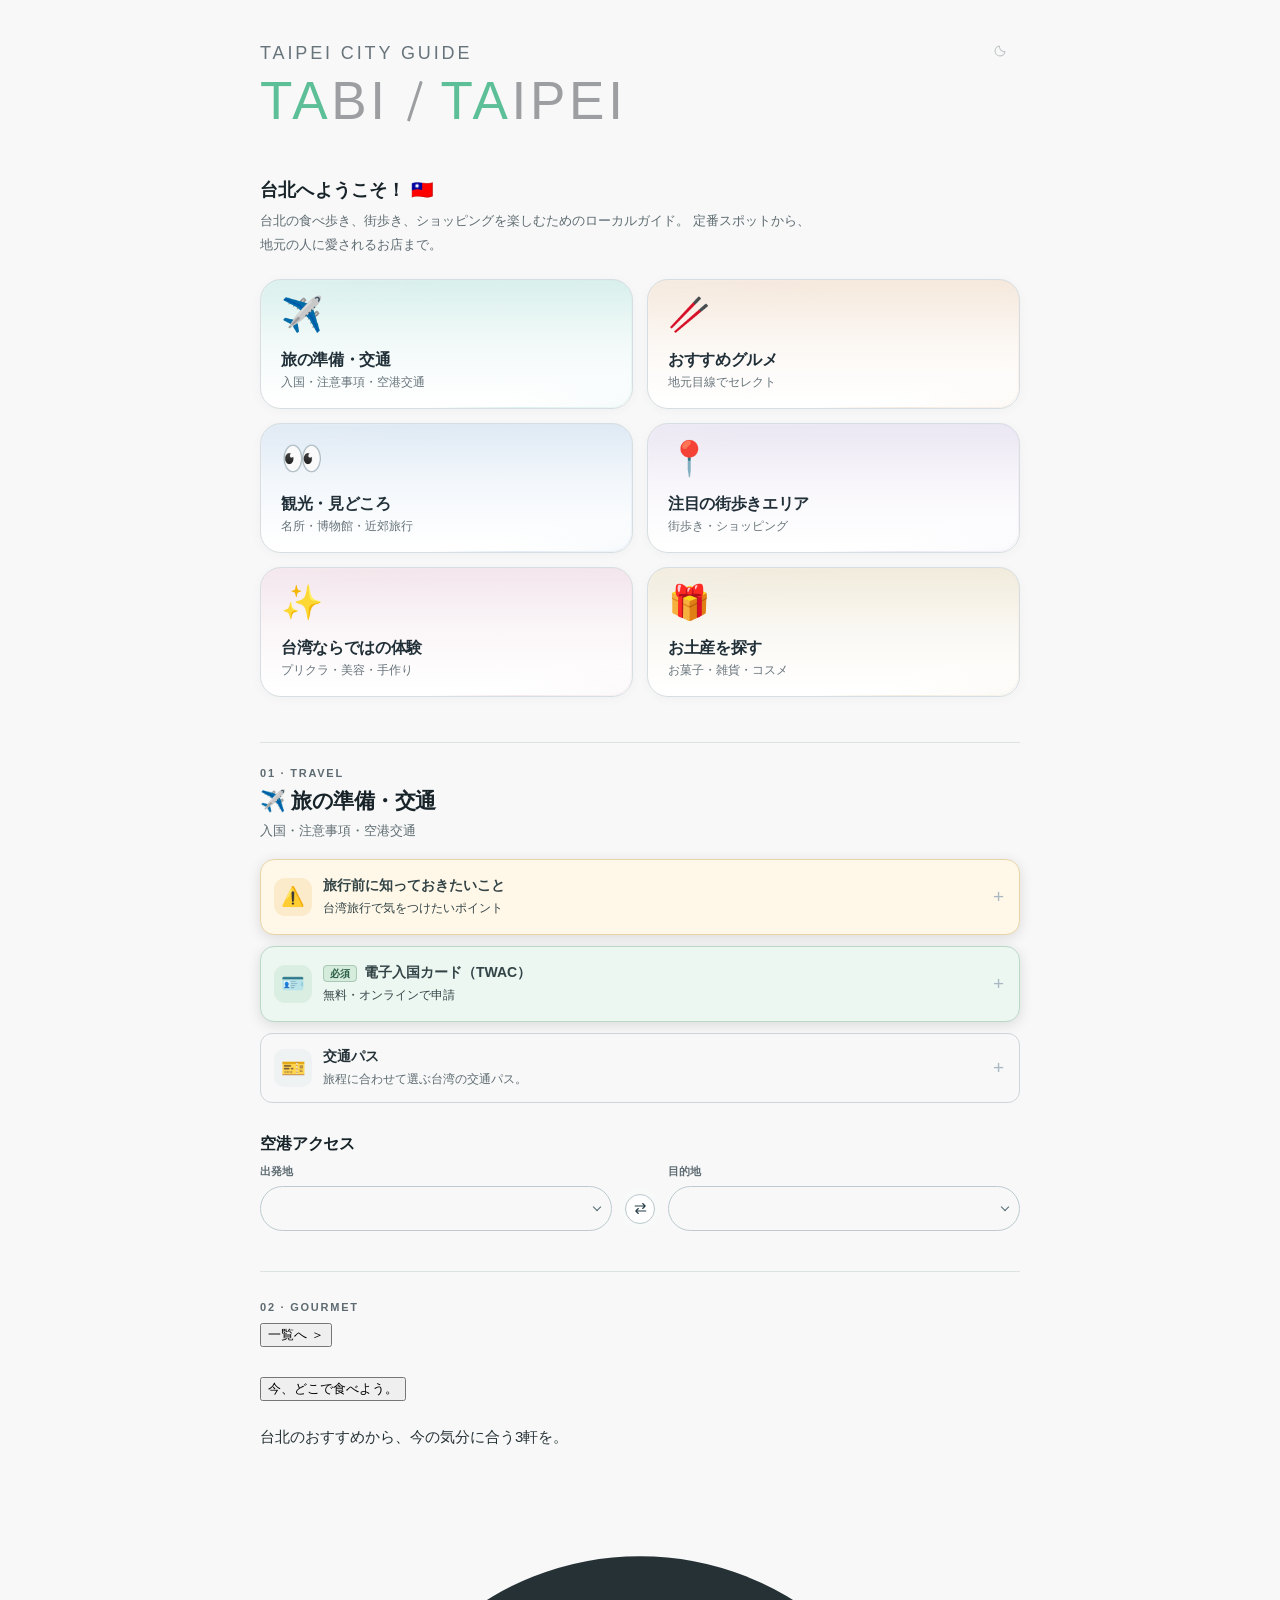
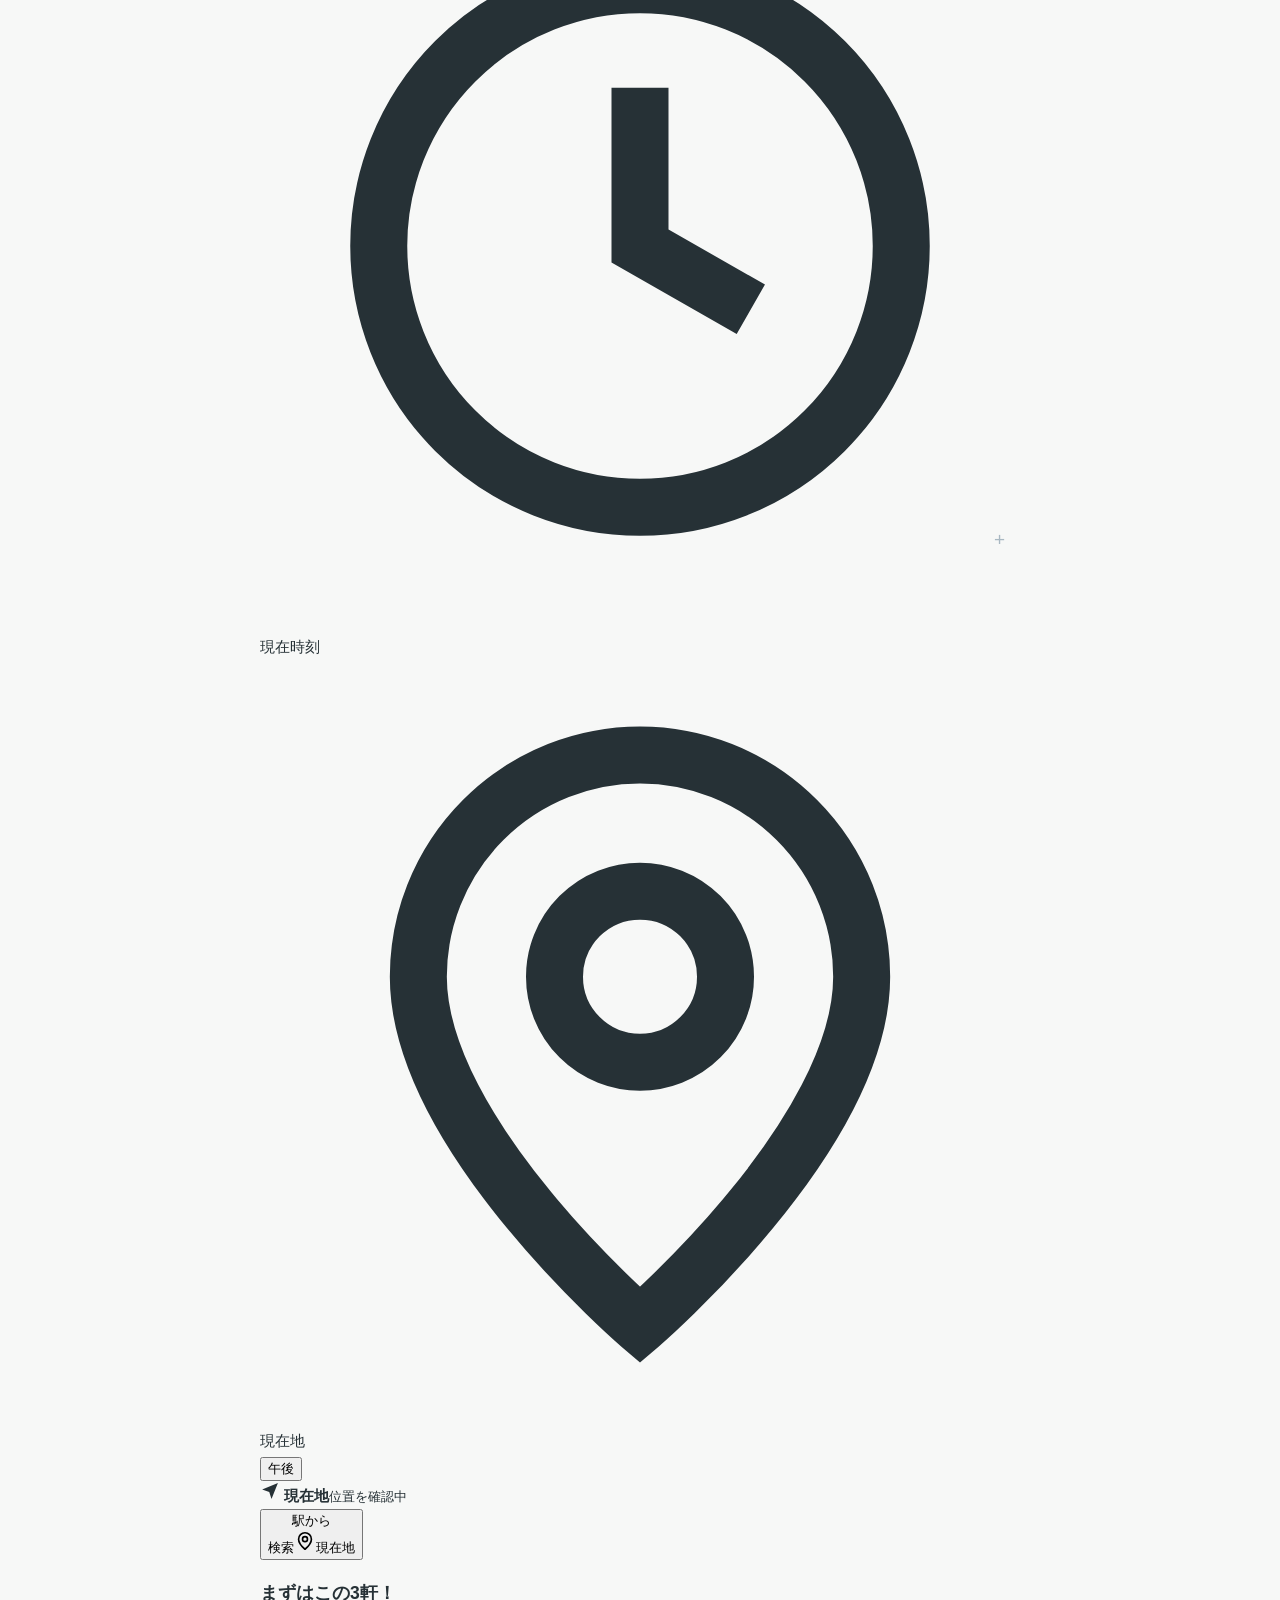
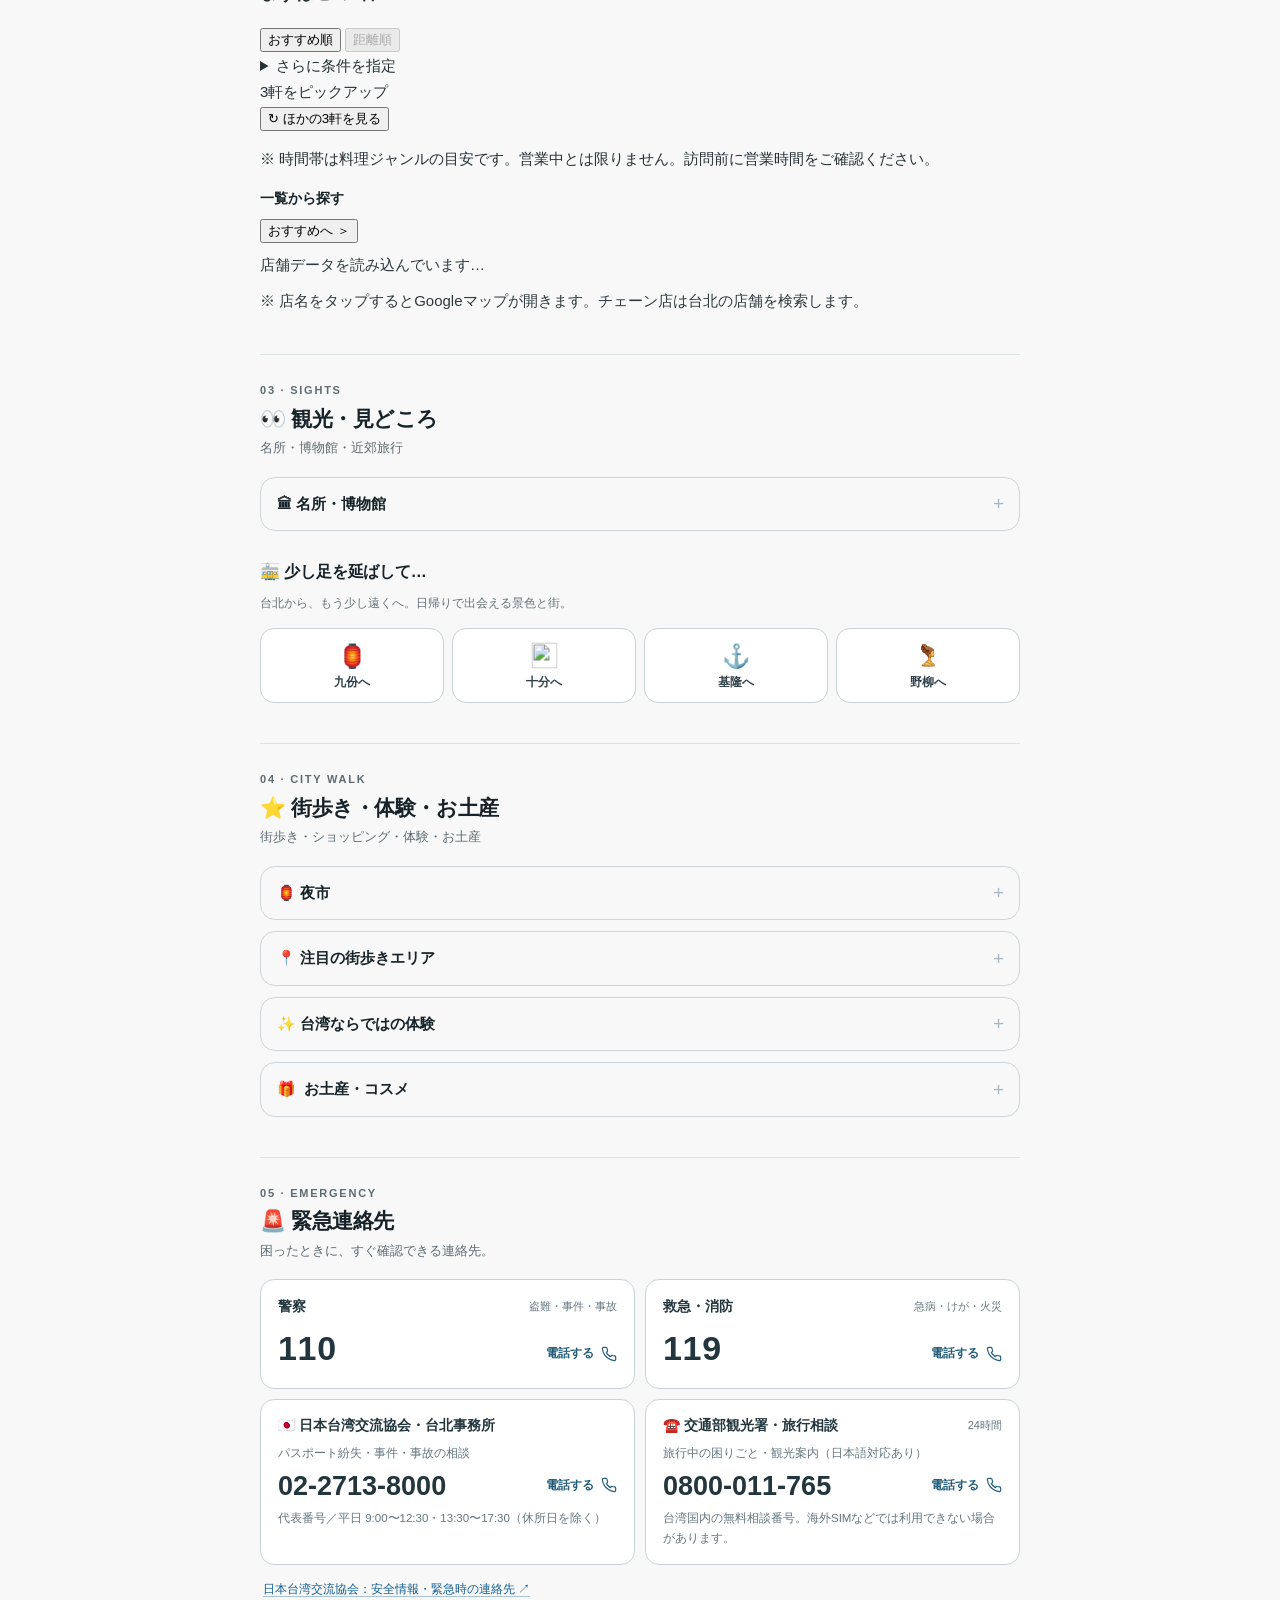
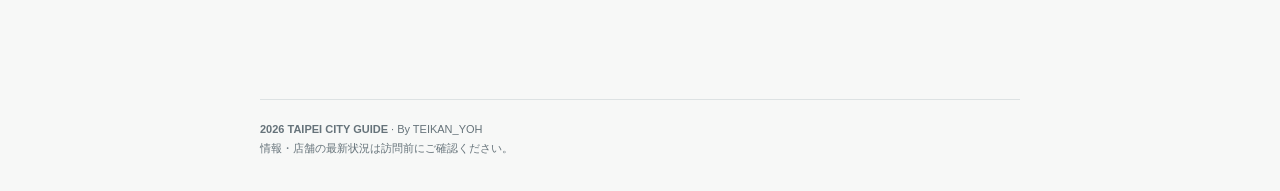
==== food/index.html @ 6283c268 "Add files via upload" ====
<!DOCTYPE html>

<html lang="ja"><head>
<meta charset="utf-8"/><script>/* Debug copy only: keep it out of search results (production path is unaffected). */if(/^\/Debug_/i.test(location.pathname)){var r=document.createElement("meta");r.name="robots";r.content="noindex";document.head.appendChild(r);}</script><meta content="width=device-width,initial-scale=1,viewport-fit=cover" name="viewport"/>
<meta content="#111417" name="theme-color"/>
<meta content="台北のおすすめグルメ・街歩き・交通・お土産をまとめたローカルガイド。" name="description"/>
<title>TAIPEI CITY GUIDE — 台北へようこそ！</title>
<link rel="canonical" href="https://teikan24.github.io/Tabi_Taipei/"/>
<meta property="og:type" content="website"/>
<meta property="og:site_name" content="TAIPEI CITY GUIDE"/>
<meta property="og:title" content="TABI / TAIPEI | TAIPEI CITY GUIDE"/>
<meta property="og:description" content="台北の食べ歩き、街歩き、ショッピングを楽しむためのローカルガイド。"/>
<meta property="og:url" content="https://teikan24.github.io/Tabi_Taipei/"/>
<meta property="og:image" content="https://teikan24.github.io/Tabi_Taipei/assets/og-cover.png"/>
<meta property="og:image:secure_url" content="https://teikan24.github.io/Tabi_Taipei/assets/og-cover.png"/>
<meta property="og:image:type" content="image/png"/>
<meta property="og:image:width" content="2048"/>
<meta property="og:image:height" content="1089"/>
<meta property="og:image:alt" content="TABI / TAIPEI — TAIPEI CITY GUIDE"/>
<meta name="twitter:card" content="summary_large_image"/>
<meta name="twitter:title" content="TABI / TAIPEI | TAIPEI CITY GUIDE"/>
<meta name="twitter:description" content="台北を楽しむためのローカルガイド。"/>
<meta name="twitter:image" content="https://teikan24.github.io/Tabi_Taipei/assets/og-cover.png"/>

<script>/* Preserve the visitor's position on browser Back/Forward (e.g. after Maps). */
try { if ('scrollRestoration' in history) history.scrollRestoration = 'auto'; } catch (_) {}
</script><script>/* Appearance switch: follow the device setting by default, with optional manual override. */
(function(){
 var storageKey='taipei-guide-theme-override-v30.9.43';
 var media=window.matchMedia?window.matchMedia('(prefers-color-scheme: light)'):null;
 var override=null;
 try {
  var stored=localStorage.getItem(storageKey);
  if(stored==='light' || stored==='dark') override=stored;
 } catch(e){}
 function currentTheme(){return override || (media && media.matches ? 'light' : 'dark');}
 function updateMeta(theme){var m=document.querySelector('meta[name="theme-color"]');if(m)m.content=theme==='light'?'#F7F8F7':'#111417';}
 function refreshButton(theme){var b=document.getElementById('theme-preview-toggle');if(!b)return;
  b.innerHTML=theme==='light'?'<svg xmlns="http://www.w3.org/2000/svg" width="18" height="18" viewBox="0 0 24 24" fill="none" stroke="currentColor" stroke-width="1.9" stroke-linecap="round" stroke-linejoin="round" aria-hidden="true"><path d="M20.5 13A8.5 8.5 0 0 1 11 3.5 8.5 8.5 0 1 0 20.5 13z"/></svg>':'<svg xmlns="http://www.w3.org/2000/svg" width="18" height="18" viewBox="0 0 24 24" fill="none" stroke="currentColor" stroke-width="1.9" stroke-linecap="round" stroke-linejoin="round" aria-hidden="true"><circle cx="12" cy="12" r="4"/><path d="M12 2v2m0 16v2M4.93 4.93l1.42 1.42m11.3 11.3 1.42 1.42M2 12h2m16 0h2M4.93 19.07l1.42-1.42m11.3-11.3 1.42-1.42"/></svg>';
  b.setAttribute('aria-label',theme==='light'?'ダークモードに切り替える':'明るいモードに切り替える');
  b.setAttribute('title',override?'表示モードを固定中':'端末の明暗設定に追従中');
  b.setAttribute('aria-pressed',override?'true':'false');
  if(override) b.setAttribute('data-theme-mode','manual');
  else b.setAttribute('data-theme-mode','system');
 }
 function applyTheme(theme){
  document.documentElement.setAttribute('data-theme',theme);
  document.documentElement.style.colorScheme=theme;
  updateMeta(theme);
  refreshButton(theme);
 }
 applyTheme(currentTheme());
 if(media){
  var mediaListener=function(){if(!override)applyTheme(currentTheme());};
  if(media.addEventListener) media.addEventListener('change',mediaListener);
  else if(media.addListener) media.addListener(mediaListener);
 }
 document.addEventListener('DOMContentLoaded',function(){
  applyTheme(currentTheme());
  var b=document.getElementById('theme-preview-toggle');
  if(b)b.addEventListener('click',function(){
   override=currentTheme()==='light'?'dark':'light';
   try{localStorage.setItem(storageKey,override);}catch(e){}
   applyTheme(currentTheme());
  });
 });
})();</script><link rel="stylesheet" href="css/guide.css?v=30.9.140"/>
<link rel="stylesheet" href="css/recommend.css?v=30.9.132"/>
</head><body>
<div class="food-drawer-backdrop" aria-hidden="true"></div>
<header class="hero wrapper" id="top"><button type="button" id="theme-preview-toggle" class="theme-preview-toggle" aria-pressed="false" aria-label="明るいモードに切り替える" title="端末の明暗設定に追従中"><svg xmlns="http://www.w3.org/2000/svg" width="18" height="18" viewBox="0 0 24 24" fill="none" stroke="currentColor" stroke-width="1.9" stroke-linecap="round" stroke-linejoin="round" aria-hidden="true"><circle cx="12" cy="12" r="4"/><path d="M12 2v2m0 16v2M4.93 4.93l1.42 1.42m11.3 11.3 1.42 1.42M2 12h2m16 0h2M4.93 19.07l1.42-1.42m11.3-11.3 1.42-1.42"/></svg></button><h1 class="hero-masthead"><span class="hero-brandline">TAIPEI CITY GUIDE</span><span class="hero-lockup" aria-label="TABI slash TAIPEI"><span class="hero-lockup-word"><span class="ta">TA</span>BI</span><span class="hero-lockup-slash" aria-hidden="true"></span><span class="hero-lockup-word"><span class="ta">TA</span>IPEI</span></span></h1><p class="welcome">台北へようこそ！ 🇹🇼</p><p class="tagline">台北の食べ歩き、街歩き、ショッピングを楽しむためのローカルガイド。 定番スポットから、地元の人に愛されるお店まで。</p><nav aria-label="カテゴリーにジャンプ" class="quick-nav">
<a class="nav-button" data-target="travel" href="#travel"><span aria-hidden="true" class="nav-icon">✈️</span><span class="nav-copy"><span class="nav-title">旅の準備・交通</span><span class="nav-subtitle">入国・注意事項・空港交通</span></span></a>
<a class="nav-button" data-target="food" href="#food"><span aria-hidden="true" class="nav-icon">🥢</span><span class="nav-copy"><span class="nav-title">おすすめグルメ</span><span class="nav-subtitle">地元目線でセレクト</span></span></a>
<a class="nav-button" data-target="sights" href="#sights"><span aria-hidden="true" class="nav-icon">👀</span><span class="nav-copy"><span class="nav-title">観光・見どころ</span><span class="nav-subtitle">名所・博物館・近郊旅行</span></span></a>
<a class="nav-button" data-target="areas" href="#areas"><span aria-hidden="true" class="nav-icon">📍</span><span class="nav-copy"><span class="nav-title">注目の街歩きエリア</span><span class="nav-subtitle">街歩き・ショッピング</span></span></a>
<a class="nav-button" data-target="experiences" href="#experiences"><span aria-hidden="true" class="nav-icon">✨</span><span class="nav-copy"><span class="nav-title">台湾ならではの体験</span><span class="nav-subtitle">プリクラ・美容・手作り</span></span></a>
<a class="nav-button" data-target="souvenirs" href="#souvenirs"><span aria-hidden="true" class="nav-icon">🎁</span><span class="nav-copy"><span class="nav-title">お土産を探す</span><span class="nav-subtitle">お菓子・雑貨・コスメ</span></span></a>
</nav></header><main class="wrapper site-content" id="guide"><hr class="divider"/><div class="page-body"><span class="jump-anchor" id="travel"></span><p class="chapter-eyebrow" aria-hidden="true">01 · TRAVEL</p><h2 class="" dir="auto" id="3f86bda0-4caa-8049-b865-f2a862bb77c5">✈️ 旅の準備・交通</h2><p class="chapter-lead">入国・注意事項・空港交通</p><details class="travel-caution block-color-yellow_background toggle root-accordion" data-group="root" dir="auto" id="3f56bda0-4caa-80c6-9629-df3b09a0ff5a"><summary class="travel-key-summary"><span aria-hidden="true" class="travel-key-icon">⚠️</span><span class="travel-key-copy"><span class="travel-key-title">旅行前に知っておきたいこと</span><span class="travel-key-subtitle">台湾旅行で気をつけたいポイント</span></span></summary><div class="indented"><ul class="bulleted-list" dir="auto" id="3f56bda0-4caa-80d0-a9dc-fb38b91fbb88"><li style="list-style-type:disc">電子／加熱式たばこの持込み・使用禁止</li></ul><details class="toggle nested-accordion" dir="auto" id="3f56bda0-4caa-80c7-9c95-f08f24dc1924"><summary>宿泊先のアメニティ事情</summary><div class="indented"><aside class="block-color-gray_background callout" data-notion-callout="" data-notion-callout-background="gray_background" data-notion-callout-icon="💡" dir="ltr" id="3f76bda0-4caa-805c-a6f9-da768afdc128" style="white-space:pre-wrap;display:flex"><div style="font-size:1.5em"><span class="icon" data-emoji="💡"></span></div><div style="width:100%"><p class="" dir="auto" id="3f56bda0-4caa-80fd-ae4a-d9700cade6df">台湾の宿泊施設では、環境保護のため使い捨てアメニティが客室に用意されていない場合があります。必要なものは持参するか、宿泊先に事前に確認すると安心です。</p></div></aside></div></details><details class="toggle nested-accordion" dir="auto" id="3f56bda0-4caa-80ad-b30e-fb2c935b071b"><summary>トイレの紙事情</summary><div class="indented"><aside class="block-color-gray_background callout" data-notion-callout="" data-notion-callout-background="gray_background" data-notion-callout-icon="💡" dir="ltr" id="3f76bda0-4caa-809a-ae79-ed8de2b1f1e1" style="white-space:pre-wrap;display:flex"><div style="font-size:1.5em"><span class="icon" data-emoji="💡"></span></div><div style="width:100%"><p class="" dir="auto" id="3f66bda0-4caa-8005-9706-fa574564f9af">トイレの個室に流せるペーパーがない場所や、使用済みの紙を横にあるゴミ箱に捨てるルール（または流せる表示がある場所）が混在しています。<br/><br/>水に流せるティッシュやウェットティッシュを持ち歩くと安心です。</p></div></aside></div></details><details class="toggle nested-accordion" dir="auto" id="3f56bda0-4caa-80db-8bd2-e77fe90c45dc"><summary>水道水</summary><div class="indented"><aside class="block-color-gray_background callout" data-notion-callout="" data-notion-callout-background="gray_background" data-notion-callout-icon="💡" dir="ltr" id="3f76bda0-4caa-80a9-9cde-fa53708f942d" style="white-space:pre-wrap;display:flex"><div style="font-size:1.5em"><span class="icon" data-emoji="💡"></span></div><div style="width:100%"><p class="" dir="auto" id="3f56bda0-4caa-8016-92f2-cced0cf6f33d">水質自体に問題はありませんが、配管などの影響があるため、そのまま飲むのは避けましょう。</p></div></aside></div></details><details class="toggle nested-accordion" dir="auto" id="3f56bda0-4caa-80ef-af5d-c26731493f09"><summary>交通・移動</summary><div class="indented"><aside class="block-color-gray_background callout" data-notion-callout="" data-notion-callout-background="gray_background" data-notion-callout-icon="💡" dir="ltr" id="3f56bda0-4caa-80b4-8cc6-f13d0a333363" style="white-space:pre-wrap;display:flex"><div style="font-size:1.5em"><span class="icon" data-emoji="💡"></span></div><div style="width:100%"><p class="" dir="auto" id="3f56bda0-4caa-801d-8998-da289a67be90">MRT（地下鉄）車内・改札付近の黄色い線から先は原則飲食禁止です。水を飲むことやガムを噛むことも禁止なので、注意してください。</p></div></aside><aside class="block-color-gray_background callout" data-notion-callout="" data-notion-callout-background="gray_background" data-notion-callout-icon="💡" dir="ltr" id="3f56bda0-4caa-80ec-995c-d9b2b5c5d0f7" style="white-space:pre-wrap;display:flex"><div style="font-size:1.5em"><span class="icon" data-emoji="💡"></span></div><div style="width:100%"><p class="" dir="auto" id="3f56bda0-4caa-801e-9b43-f70d7f04fa8c"><strong>バスに乗るときは手を挙げて</strong>乗車する意思を示す必要があります。手を挙げないと、そのまま通過してしまうこともあります。</p><p class="" dir="auto" id="3f56bda0-4caa-80ea-888d-da30fb4340ea">急発進や急ブレーキもあるので、車内ではご注意ください。  降りるときは、早めに降車ボタンを押しましょう。</p></div></aside><aside class="block-color-gray_background callout" data-notion-callout="" data-notion-callout-background="gray_background" data-notion-callout-icon="💡" dir="ltr" id="3f56bda0-4caa-80b3-a21f-dc8d278c1802" style="white-space:pre-wrap;display:flex"><div style="font-size:1.5em"><span class="icon" data-emoji="💡"></span></div><div style="width:100%"><p class="" dir="auto" id="3f56bda0-4caa-8033-8acb-d9bd1c270590">台湾は右側通行です。バイクも多いので、青信号でも左右をよく確認してから渡りましょう。特に右左折してくる車には気をつけてください。</p></div></aside><aside class="block-color-gray_background callout" data-notion-callout="" data-notion-callout-background="gray_background" data-notion-callout-icon="💡" dir="ltr" id="3f66bda0-4caa-8075-826a-f08e498735b3" style="white-space:pre-wrap;display:flex"><div style="font-size:1.5em"><span class="icon" data-emoji="💡"></span></div><div style="width:100%"><p class="" dir="auto" id="3f66bda0-4caa-80d4-a71e-df93ca3cb2fc">Uberも利用できます。</p></div></aside></div></details><details class="toggle nested-accordion" dir="auto" id="3f56bda0-4caa-800d-986b-dce0b4bd4353"><summary>お金・支払い・交通系IC</summary><div class="indented"><aside class="block-color-gray_background callout" data-notion-callout="" data-notion-callout-background="gray_background" data-notion-callout-icon="💡" dir="ltr" id="3f56bda0-4caa-80cc-9f26-c8694ac5fc75" style="white-space:pre-wrap;display:flex"><div style="font-size:1.5em"><span class="icon" data-emoji="💡"></span></div><div style="width:100%"><p class="" dir="auto" id="3f56bda0-4caa-802c-9c2d-e2ac1ca20995">少額の現金を持っておくと安心です。</p><p class="" dir="auto" id="3f56bda0-4caa-80c5-a0bc-d2089825bd3f">ショッピングモールや大きなレストランではクレジットカードが使えることが多いですが、夜市やローカルなお店では現金のみの場合もあります。</p></div></aside><aside class="block-color-gray_background callout" data-notion-callout="" data-notion-callout-background="gray_background" data-notion-callout-icon="💡" dir="ltr" id="3f56bda0-4caa-80f7-b456-f47bdf762774" style="white-space:pre-wrap;display:flex"><div style="font-size:1.5em"><span class="icon" data-emoji="💡"></span></div><div style="width:100%"><p class="" dir="auto" id="3f56bda0-4caa-808b-b1d7-d753922681bb">悠遊カード（EasyCard）</p><p class="" dir="auto" id="3f56bda0-4caa-80c3-9728-dccae39a9451">日本のSuicaのような交通系ICカード。MRTやバス、コンビニなどで利用できます。MRT駅やコンビニで購入・チャージでき、かわいいキャラクターやキーチェーンなど、さまざまな種類から選べます。</p></div></aside></div></details><details class="toggle nested-accordion" dir="auto" id="3f56bda0-4caa-8007-a9ac-d2d2fc995658"><summary>レシートは宝くじ</summary><div class="indented"><aside class="block-color-gray_background callout" data-notion-callout="" data-notion-callout-background="gray_background" data-notion-callout-icon="💡" dir="ltr" id="3f76bda0-4caa-80e0-b1aa-d86e8ba3d82c" style="white-space:pre-wrap;display:flex"><div style="font-size:1.5em"><span class="icon" data-emoji="💡"></span></div><div style="width:100%"><p class="" dir="auto" id="3f66bda0-4caa-8009-896d-cb9b8e0c61a3">台湾のレシートには宝くじ機能があり、2か月に1回抽選が行われます。最高賞金はNT$1,000万。</p></div></aside></div></details></div></details><details class="travel-twac block-color-yellow_background toggle root-accordion" data-group="root" dir="auto" id="3f86bda0-4caa-8096-bae1-da66498fb83c"><summary class="travel-key-summary"><span aria-hidden="true" class="travel-key-icon">🪪</span><span class="travel-key-copy"><span class="travel-key-title"><span class="travel-required">必須</span>電子入国カード（TWAC）</span><span class="travel-key-subtitle">無料・オンラインで申請</span></span></summary><div class="indented"><ul class="bulleted-list" dir="auto" id="3f86bda0-4caa-802a-a0dc-fa8f04464dfa"><li style="list-style-type:disc"><a class="external-action-link" href="https://twac.immigration.gov.tw/" rel="noopener noreferrer" target="_blank">TWAC公式サイト</a>から申請する（無料）<br/><em><mark class="highlight-gray">必要情報: パスポート情報、往復の航空便名、台湾での滞在先（ホテル名や住所）など。</mark></em></li></ul></div></details><details class="travel-passes toggle root-accordion" data-group="root" id="transport-passes"><summary class="travel-key-summary"><span aria-hidden="true" class="travel-key-icon">🎫</span><span class="travel-key-copy"><span class="travel-key-title">交通パス</span><span class="travel-key-subtitle">旅程に合わせて選ぶ台湾の交通パス。</span></span></summary><div class="indented travel-passes-body">
<section class="pass-simple-item" aria-labelledby="pass-funpass-heading"><div class="pass-simple-heading"><h4 id="pass-funpass-heading">Taipei FunPASS</h4><a class="external-action-link pass-official-link" href="https://funpass.travel.taipei/choose-your-TaipeiFunPASS.html?lang=ja_JP" target="_blank" rel="noopener noreferrer" aria-label="Taipei FunPASS 公式サイトを開く">公式サイト</a></div><p>台北・新北・基隆を中心に観光する方向け。MRTや対象バスが乗り放題になるプランと、観光施設の入場券付きプランがあります。</p></section>
<section class="pass-simple-item" aria-labelledby="pass-taiwan-heading"><div class="pass-simple-heading"><h4 id="pass-taiwan-heading">Taiwan PASS</h4><a class="external-action-link pass-official-link" href="https://twpass.tw/index_jp.html" target="_blank" rel="noopener noreferrer" aria-label="Taiwan PASS 公式サイトを開く">公式サイト</a></div><p>台北以外の都市にも足を延ばす方向け。台湾新幹線（高鉄）または台鉄の3日間周遊券に、都市交通と観光地アクセスがセットになっています。</p></section>
<section class="pass-simple-item" aria-labelledby="pass-tr-heading"><div class="pass-simple-heading"><h4 id="pass-tr-heading">TR-PASS</h4><a class="external-action-link pass-official-link" href="https://www.railway.gov.tw/tra-tip-web/tip/tip00C/tipC21/view?lang=ja_JP&amp;proCode=8ae4cac279f232440179f503099400b1&amp;subCode=8ae4cac29272a98d01927ad963af13c6" target="_blank" rel="noopener noreferrer" aria-label="TR-PASS 公式サイトを開く">公式サイト</a></div><p>台鉄を利用して台湾各地を巡る方向け。3日間・5日間の周遊券があり、長距離移動の多い旅に適しています。</p></section>
</div></details><h3 class="airport-access-subheading">空港アクセス</h3><section class="airport-route-selector" id="airport-route-selector" aria-label="出発地と目的地で空港アクセスルートを調べる">
<div class="section-top"><h2>出発地・目的地</h2></div>
<div class="selector airsel-route-fields" role="group" aria-label="出発地と目的地">
<div class="selrow selrow--origin">
<div class="sel-field"><label class="sel-label" for="airsel-origin">出発地</label><div class="sel-choice-bubble"><select aria-label="出発地" class="sel-value" id="airsel-origin"></select><span aria-hidden="true" class="chev"></span></div></div>
</div>
<button aria-label="出発地と目的地を入れ替える" class="swap" id="airsel-swap" title="出発地・目的地を入れ替える" type="button"><svg fill="none" stroke="currentColor" stroke-linecap="round" stroke-linejoin="round" stroke-width="1.7" viewBox="0 0 24 24"><path d="M3.5 8h16m-4-4 4 4-4 4M20.5 16h-16m4-4-4 4 4 4"></path></svg></button>
<div class="selrow selrow--destination">
<div class="sel-field"><label class="sel-label" for="airsel-destination">目的地</label><div class="sel-choice-bubble"><select aria-label="目的地" class="sel-value" id="airsel-destination"></select><span aria-hidden="true" class="chev"></span></div></div>
</div>
</div>
<button type="button" class="airsel-route-disclosure" id="airsel-route-disclosure" aria-expanded="false" aria-controls="airsel-results-clip" hidden>
  <span class="airsel-disclosure-copy"><strong>経路・運賃</strong></span>
  <svg class="airsel-disclosure-chevron" viewBox="0 0 24 24" fill="none" stroke="currentColor" stroke-width="1.75" aria-hidden="true"><path d="m9 5 7 7-7 7" stroke-linecap="round" stroke-linejoin="round"/></svg>
</button>
<div class="airsel-results-clip" id="airsel-results-clip" hidden><div class="airsel-results-inner" id="airsel-results-inner">
<div class="airsel-transport" id="airsel-transport-tabs" role="tablist" aria-label="交通手段"><span class="airsel-transport-ink" id="airsel-transport-ink" aria-hidden="true"></span>
  <button type="button" role="tab" class="airsel-transport-tab" data-transport="rail" aria-selected="true">MRT</button>
  <button type="button" role="tab" class="airsel-transport-tab" data-transport="bus" aria-selected="false">バス</button>
  <button type="button" role="tab" class="airsel-transport-tab" data-transport="taxi" aria-selected="false">タクシー</button>
</div>

<div class="route-panel"><div class="rail-title"><span class="airsel-company-mark" id="airsel-company-mark" aria-hidden="true"><img id="airsel-company-img" alt="" loading="eager" referrerpolicy="no-referrer"/><span class="airsel-company-fallback" id="airsel-company-fallback"><svg viewBox="0 0 24 24" width="19" height="19" fill="none" xmlns="http://www.w3.org/2000/svg" aria-hidden="true"><rect x="3.1" y="3.1" width="17.8" height="17.8" rx="5" stroke="currentColor" stroke-width="1.35"/><path d="M8.2 7.5c4.7-.5 7.5 2.5 7.5 8.9M15.8 16.5c-4.7.5-7.5-2.5-7.5-8.9" stroke="currentColor" stroke-width="1.7" stroke-linecap="round"/><path d="M8 12h8" stroke="currentColor" stroke-width="1.4"/></svg></span></span><span id="airsel-rail-head-name">空港MRT</span><span id="airsel-recommend-badge" class="airsel-recommend-badge" hidden>おすすめ</span><div class="airsel-tabs" id="airsel-train-tabs"><select aria-label="列車の種類" id="airsel-train-select" class="airsel-train-select"><option value="express">直達車（急行）</option><option value="local">普通車（各停）</option></select><span aria-hidden="true" class="airsel-train-chevron"></span></div></div><div aria-live="polite" class="timeline" id="airsel-timeline"></div>
<div id="airsel-ground-details" class="airsel-ground-details" hidden></div><div class="facts" id="airsel-facts"></div>
<p class="footnote" id="airsel-footnote"></p></div>
</div></div>
</section><hr aria-hidden="true" class="chapter-divider"/><span class="jump-anchor" id="food"></span><p class="chapter-eyebrow" aria-hidden="true">02 · GOURMET</p><section class="food-flip-section" id="food-recommend-section" aria-label="おすすめグルメ"><div class="food-flip" id="food-flip" data-face="front"><div class="food-flip-inner"><section class="food-flip-face food-flip-front" id="food-flip-front" aria-label="今、どこで食べよう"><button type="button" class="food-flip-toggle" data-to="back" aria-controls="food-flip-back">一覧へ<span aria-hidden="true"> ＞</span></button><div class="recommend-drawer is-inline" id="taipei-recommender" role="region" aria-labelledby="recommend-title">
 <div class="recommend-drawer-inner">
  
  <h2 id="recommend-title"><button id="recommend-home-trigger" type="button" aria-label="現在地のおすすめに戻る" title="現在地のおすすめに戻る">今、どこで食べよう。</button></h2>
  <p class="recommend-intro">台北のおすすめから、今の気分に合う3軒を。</p>
  <div class="recommend-controls" aria-label="おすすめの条件">
   <div class="recommend-source-captions" aria-live="polite">
    <span class="recommend-source-caption"><span class="recommend-caption-icon" aria-hidden="true"><svg viewBox="0 0 24 24" fill="none" stroke="currentColor" stroke-width="1.8"><circle cx="12" cy="12" r="8.25"/><path d="M12 7v5l3.5 2"/></svg></span><span id="recommend-time-caption">現在時刻</span></span>
    <span class="recommend-source-caption"><span class="recommend-caption-icon" aria-hidden="true"><svg viewBox="0 0 24 24" fill="none" stroke="currentColor" stroke-width="1.8"><path d="M19 10c0 5-7 11-7 11S5 15 5 10a7 7 0 1 1 14 0Z"/><circle cx="12" cy="10" r="2.7"/></svg></span><span id="recommend-area-label">現在地</span></span>
   </div>
   <div class="recommend-main-picker" id="recommend-main-picker">
    <div class="recommend-control-wrap recommend-control-time-wrap">
     <button class="recommend-control" id="recommend-time-trigger" type="button" aria-expanded="false" aria-controls="recommend-time-options"><span id="recommend-time-label">午後</span><span class="recommend-control-arrow" aria-hidden="true"></span></button>
     <div class="recommend-options" id="recommend-time-options" hidden></div>
    </div>
    <div class="recommend-picker-location" id="recommend-current-location">
     <span class="recommend-location-pin" aria-hidden="true"><svg viewBox="0 0 24 24" width="20" height="20" fill="currentColor"><path d="M2.6 10.3 21.5 2.5l-7.7 19-2.7-8.2-8.5-3z"/></svg></span>
     <span class="recommend-location-copy"><strong id="recommend-district-name">現在地</strong><small id="recommend-district-en">位置を確認中</small></span>
    </div>
    <div class="recommend-picker-station" id="recommend-station-controls" hidden aria-label="路線と駅を選択">
     <div class="recommend-native-field recommend-native-line" id="recommend-line-field">
      <button type="button" class="recommend-native-trigger" id="recommend-line-trigger" aria-haspopup="true" aria-expanded="false" aria-controls="recommend-line-menu">
       <span class="recommend-native-display"><span id="recommend-line-code" class="recommend-native-code">BL</span><span class="recommend-native-copy"><strong id="recommend-line-label">路線を選択</strong><small id="recommend-line-en">Select Line</small></span><span class="recommend-native-chevron" aria-hidden="true"></span></span>
      </button>
      <div class="recommend-native-menu" id="recommend-line-menu" role="group" aria-label="路線を選択、または駅を検索" hidden></div>
     </div>
     <div class="recommend-native-field recommend-native-station" id="recommend-station-field">
      <button type="button" class="recommend-native-trigger" id="recommend-station-trigger" aria-haspopup="listbox" aria-expanded="false" aria-controls="recommend-station-menu" disabled>
       <span class="recommend-native-display"><span id="recommend-station-code" class="recommend-native-code">--</span><span class="recommend-native-copy"><strong id="recommend-station-label">先に路線を選択</strong><small id="recommend-station-en">Select Station</small></span><span class="recommend-native-chevron" aria-hidden="true"></span></span>
      </button>
      <div class="recommend-native-menu recommend-native-menu-station" id="recommend-station-menu" role="listbox" aria-label="駅を選択" hidden></div>
     </div>
    </div>
    <button type="button" id="recommend-area-trigger" class="recommend-mode-button" aria-label="駅から検索に切り替え" title="駅から検索"><span class="recommend-mode-text">駅から<br>検索</span><span class="recommend-mode-pin" aria-hidden="true"><svg viewBox="0 0 24 24" width="22" height="22" fill="none" stroke="currentColor" stroke-width="1.8" stroke-linecap="round" stroke-linejoin="round"><path d="M19 10c0 5-7 11-7 11S5 15 5 10a7 7 0 1 1 14 0Z"/><circle cx="12" cy="10" r="2.7"/></svg></span><span class="recommend-mode-return" aria-hidden="true">現在地</span></button>
   </div>
 </div>
 <p class="recommend-location-status" id="recommend-location-status" role="status" aria-live="polite"></p>
 <div class="recommend-result-head"><h3>まずはこの3軒！</h3>
 <div class="recommend-sort" role="group" aria-label="おすすめの表示順">
  <button type="button" id="recommend-sort-recommended" class="recommend-sort-option" aria-pressed="true">おすすめ順</button>
  <button type="button" id="recommend-sort-distance" class="recommend-sort-option" aria-pressed="false" disabled title="現在地を取得するか、駅を選択すると使えます">距離順</button>
 </div>
<div class="recommend-controls-secondary" id="recommend-controls-secondary">
   <div class="recommend-active-filters" id="recommend-active-filters" aria-live="polite"></div>
   <div class="recommend-control-wrap recommend-control-advanced-wrap">
    <details class="recommend-advanced" id="recommend-advanced">
     <summary class="recommend-control recommend-advanced-trigger" aria-label="さらに条件を指定"><span class="recommend-advanced-label">さらに条件を指定</span><span class="recommend-advanced-plus" aria-hidden="true"></span></summary>
     <div class="recommend-advanced-panel">
      <h3 id="recommend-mood-title">料理種類</h3>
      <div class="recommend-choices" id="recommend-mood-options" role="group" aria-labelledby="recommend-mood-title"></div>
     </div>
    </details>
   </div>
  </div>
<span class="recommend-count" id="recommend-count">3軒をピックアップ</span></div>
 <p class="recommend-relaxed" id="recommend-relaxed" role="status" aria-live="polite" hidden></p>
 <div id="recommend-results" class="recommend-results" aria-live="polite"></div>
 <button class="recommend-more" id="recommend-more" type="button"><span aria-hidden="true">↻</span> ほかの3軒を見る</button>

 <p class="recommend-disclaimer" id="recommend-disclaimer">※ 時間帯は料理ジャンルの目安です。営業中とは限りません。訪問前に営業時間をご確認ください。</p>
 </div>
</div></section><section class="food-flip-face food-flip-back" id="food-flip-back" aria-label="一覧"><div class="food-flip-back-head"><h4 class="food-flip-back-title">一覧から探す</h4><button type="button" class="food-flip-toggle" data-to="front" aria-controls="food-flip-front">おすすめへ<span aria-hidden="true"> ＞</span></button></div><div class="food-flip-back-body"><div class="food-directory" id="food-directory" aria-label="料理のジャンル別一覧"><div class="food-directory-tabs" id="food-directory-tabs" role="tablist" aria-label="料理のジャンルを選択"></div><div class="food-directory-panel" id="food-directory-panel" role="tabpanel" tabindex="0" aria-live="polite"><p class="food-directory-message">店舗データを読み込んでいます…</p></div></div><p class="food-directory-note">※ 店名をタップするとGoogleマップが開きます。チェーン店は台北の店舗を検索します。</p></div></div></section></div></div></section><hr aria-hidden="true" class="chapter-divider"/><span class="jump-anchor" id="sights"></span><p class="chapter-eyebrow" aria-hidden="true">03 · SIGHTS</p><h2 dir="auto" id="sights-heading">👀 観光・見どころ</h2><p class="chapter-lead">名所・博物館・近郊旅行</p><details class="block-color-gray_background toggle root-accordion venue-directory-section" data-group="root" dir="auto" id="3f56bda0-4caa-8046-a491-c25321b680c1"><summary><h3 class="accordion-category-heading">🏛  名所・博物館</h3></summary><div class="indented"><div class="tab" data-notion-tab-container="" dir="ltr" id="3f56bda0-4caa-801b-ac22-d738223c0335"><div aria-label="カテゴリーを選択" class="tab-pills" role="tablist"><button aria-controls="3f56bda0-4caa-8079-bc60-d531f3db8f89" aria-selected="true" class="tab-pill" id="pill-3f56bda0-4caa-8079-bc60-d531f3db8f89" role="tab" tabindex="0" type="button"><img alt="" class="inline-category-icon" data-original-src="翠玉白菜.png" decoding="async" height="30" loading="lazy" src="assets/icons/jade-cabbage.webp" width="30"/>博物館</button><button aria-controls="3f56bda0-4caa-808e-9bda-e62f8014d993" aria-selected="false" class="tab-pill" id="pill-3f56bda0-4caa-808e-9bda-e62f8014d993" role="tab" tabindex="-1" type="button"><span class="icon" data-emoji="🖼️"></span>アート・デザイン</button><button aria-controls="3f56bda0-4caa-8006-bdba-ec2ab6c6fe0f" aria-selected="false" class="tab-pill" id="pill-3f56bda0-4caa-8006-bdba-ec2ab6c6fe0f" role="tab" tabindex="-1" type="button"><span class="icon" data-emoji="🏛️"></span>歴史文化</button><button aria-controls="3f66bda0-4caa-8064-a2d3-dd010962b9c8" aria-selected="false" class="tab-pill" id="pill-3f66bda0-4caa-8064-a2d3-dd010962b9c8" role="tab" tabindex="-1" type="button"><span class="icon" data-emoji="📷"></span>撮影スポット</button><button aria-controls="3f56bda0-4caa-8073-bd85-f3041c2a7bc9" aria-selected="false" class="tab-pill" id="pill-3f56bda0-4caa-8073-bd85-f3041c2a7bc9" role="tab" tabindex="-1" type="button"><span class="icon" data-emoji="🏜️"></span>人気観光地</button></div><div class="tab-panels"><div aria-labelledby="pill-3f56bda0-4caa-8079-bc60-d531f3db8f89" class="tab-panel" id="3f56bda0-4caa-8079-bc60-d531f3db8f89" role="tabpanel"><div class="indented"><ol class="numbered-list" dir="auto" id="3f56bda0-4caa-80b5-a18c-de166bec7043" start="1" type="1"><li class="venue-list-item"><a href="https://maps.app.goo.gl/oK5BjjCsrEh26hfKA" rel="noopener noreferrer" target="_blank">國立故宮博物院</a>（人気、おすすめ）</li></ol><ol class="numbered-list" dir="auto" id="3f66bda0-4caa-803e-bbbe-ec988184dfa6" start="2" type="1"><li class="venue-list-item" data-curated-tags="鉄道好き必見"><a href="https://maps.app.goo.gl/p3YFGjE2TEiHSVUt7" rel="noopener noreferrer" target="_blank">國家鐵道博物館</a>（人気）</li></ol><ol class="numbered-list" dir="auto" id="3f66bda0-4caa-8097-bd36-ece08db0506e" start="3" type="1"><li class="venue-list-item" data-curated-tags="1915年築"><a href="https://maps.app.goo.gl/cAYTpZrnENXXZVdc8" rel="noopener noreferrer" target="_blank">國立臺灣博物館</a></li></ol><ol class="numbered-list" dir="auto" id="3f66bda0-4caa-80ea-980c-f1358a6d619f" start="4" type="1"><li class="venue-list-item" data-curated-tags="旧公共浴場"><a href="https://maps.app.goo.gl/jS5zVsSKsfBcoJBd6" rel="noopener noreferrer" target="_blank">北投溫泉博物館</a></li></ol><ol class="numbered-list" dir="auto" id="3f66bda0-4caa-804f-8df3-d70600a632f4" start="5" type="1"><li class="venue-list-item" data-curated-tags="旧ポンプ室"><a href="https://www.google.com/maps/search/?api=1&amp;query=%E8%87%AA%E4%BE%86%E6%B0%B4%E5%8D%9A%E7%89%A9%E9%A4%A8%20%E5%8F%B0%E5%8C%97%E5%B8%82%E4%B8%AD%E6%AD%A3%E5%8D%80%E6%80%9D%E6%BA%90%E8%A1%971%E8%99%9F" rel="noopener noreferrer" target="_blank">自來水博物館</a></li></ol><ol class="numbered-list" dir="auto" id="3f66bda0-4caa-8076-aa46-f2aee38e22d1" start="6" type="1"><li class="venue-list-item" data-curated-tags="小さな世界へ"><a href="https://maps.app.goo.gl/S5uzWSWPHqEg6pmi7" rel="noopener noreferrer" target="_blank">袖珍博物館</a></li></ol></div></div><div aria-labelledby="pill-3f56bda0-4caa-808e-9bda-e62f8014d993" class="tab-panel" hidden="" id="3f56bda0-4caa-808e-9bda-e62f8014d993" role="tabpanel"><div class="indented"><ol class="numbered-list" dir="auto" id="3f66bda0-4caa-804d-932c-caca9cc6ce07" start="1" type="1"><li class="venue-list-item" data-curated-tags="のんびり散策"><a href="https://maps.app.goo.gl/tg8nj36rP3vRPzqi8" rel="noopener noreferrer" target="_blank">松山文創園區</a>（<a class="external-action-link" href="https://www.songshanculturalpark.org/exhibition" rel="noopener noreferrer" target="_blank">公式</a>）</li></ol><ol class="numbered-list" dir="auto" id="3f56bda0-4caa-8017-b27b-dbe6466c0eb3" start="2" type="1"><li class="venue-list-item"><a href="https://maps.app.goo.gl/Fhv9uvvCVueGSJJy8" rel="noopener noreferrer" target="_blank">臺北市立美術館</a>（<a class="external-action-link" href="https://www.tfam.museum/Exhibition/Exhibition.aspx?ddlLang=zh-tw" rel="noopener noreferrer" target="_blank">公式</a>）</li></ol><ol class="numbered-list" dir="auto" id="3f86bda0-4caa-80df-b750-e4a3b4973a27" start="3" type="1"><li class="venue-list-item" ><a href="https://maps.app.goo.gl/sKeQz7DWBMeasemTA" rel="noopener noreferrer" target="_blank">台北當代藝術館</a></li></ol><ol class="numbered-list" dir="auto" id="3f66bda0-4caa-8057-bb3c-c7ce40379e8b" start="4" type="1"><li class="venue-list-item" data-curated-tags="寄り道が楽しい"><a href="https://maps.app.goo.gl/uPENw9z3sTWaSLZdA" rel="noopener noreferrer" target="_blank">華山1914</a>（<a class="external-action-link" href="https://www.huashan1914.com/ja-JP" rel="noopener noreferrer" target="_blank">公式</a>）</li></ol><ol class="numbered-list" dir="auto" id="3f66bda0-4caa-80d5-9eaa-f3d7fa39e184" start="5" type="1"><li class="venue-list-item"><a href="https://maps.app.goo.gl/41htQ1n6bYQLVE8d9" rel="noopener noreferrer" target="_blank">富邦美術館</a>（<a class="external-action-link" href="https://www.fubonartmuseum.org/Exhibitions" rel="noopener noreferrer" target="_blank">公式</a>）</li></ol><ol class="numbered-list" dir="auto" id="3f66bda0-4caa-80f7-b0a8-f58170314fba" start="6" type="1"><li class="venue-list-item"><a href="https://maps.app.goo.gl/xs9YznpXXUdAM7ScA" rel="noopener noreferrer" target="_blank">新北市美術館</a>（<a class="external-action-link" href="https://ntcart.museum/exhibition.aspx?kind=today" rel="noopener noreferrer" target="_blank">公式</a>）</li></ol><ol class="numbered-list" dir="auto" id="3f76bda0-4caa-805a-815b-cfedd70433bf" start="7" type="1"><li class="venue-list-item"><a href="https://maps.app.goo.gl/BfBsm97KAteD5k3M6" rel="noopener noreferrer" target="_blank">臺北表演藝術中心</a>（<a href="https://tpac.org.taipei/tour-publicloop" rel="noopener noreferrer" target="_blank">無料内部見学可能🔗</a>）</li></ol></div></div><div aria-labelledby="pill-3f56bda0-4caa-8006-bdba-ec2ab6c6fe0f" class="tab-panel" hidden="" id="3f56bda0-4caa-8006-bdba-ec2ab6c6fe0f" role="tabpanel"><div class="indented"><ol class="numbered-list" dir="auto" id="3f66bda0-4caa-8076-8f0f-caee50cdaa7b" start="1" type="1"><li class="venue-list-item"><a href="https://maps.app.goo.gl/peei1gnNM6RePYHa8" rel="noopener noreferrer" target="_blank">國立中正紀念堂</a>（定番人気、<a href="https://www.cksmh.gov.tw/en/cp.aspx?n=6404" rel="noopener noreferrer" target="_blank">交代式</a>🔗、）</li></ol><ol class="numbered-list" dir="auto" id="3f66bda0-4caa-8015-b68a-dbb2e69a33ff" start="2" type="1"><li class="venue-list-item"><a href="https://maps.app.goo.gl/RpREU4SBFQzqm1NP8" rel="noopener noreferrer" target="_blank">龍山寺</a>（定番人気、夜の治安⚠️）</li></ol><ol class="numbered-list" dir="auto" id="3f66bda0-4caa-80a2-924d-f8f014fe6868" start="3" type="1"><li class="venue-list-item"><a href="https://maps.app.goo.gl/tKTV19Rrw1rYRxuMA" rel="noopener noreferrer" target="_blank">霞海城隍廟</a>（縁結び、チケット運・推し活にも人気）</li></ol><ol class="numbered-list" dir="auto" id="3f66bda0-4caa-8019-b554-c834815e9f91" start="4" type="1"><li class="venue-list-item"><a href="https://maps.app.goo.gl/1uBBPyB3yMXB6yUB8" rel="noopener noreferrer" target="_blank">剥皮寮</a>、<a href="https://maps.app.goo.gl/W1upJpa2gjzz199Z7" rel="noopener noreferrer" target="_blank">迪化街</a>（人気）</li></ol><ol class="numbered-list" dir="auto" id="3f76bda0-4caa-8036-8dd1-dd1f7aedc119" start="5" type="1"><li class="venue-list-item"><a href="https://maps.app.goo.gl/jsJ8d1wMcYLidTqz9" rel="noopener noreferrer" target="_blank">台北賓館</a></li></ol><ol class="numbered-list" dir="auto" id="3f66bda0-4caa-808f-8612-ce5d317820b0" start="6" type="1"><li class="venue-list-item"><a href="https://maps.app.goo.gl/RK72xTLxgZEuWxgYA" rel="noopener noreferrer" target="_blank">北門</a>、<a href="https://maps.app.goo.gl/txhqmq8VSafx5cPk9" rel="noopener noreferrer" target="_blank">臺北北門郵局</a></li></ol><ol class="numbered-list" dir="auto" id="3f66bda0-4caa-80fc-a597-c70ee7b498e9" start="7" type="1"><li class="venue-list-item" data-curated-tags="文字好き必見"><a href="https://maps.app.goo.gl/5bL8SDQN9vS52QsJ6" rel="noopener noreferrer" target="_blank">日星鑄字行</a></li></ol><ol class="numbered-list" dir="auto" id="3f66bda0-4caa-807c-85e0-d38dcbd21839" start="8" type="1"><li class="venue-list-item"><a href="https://maps.app.goo.gl/iV4Bb4tyeNCV3WC96" rel="noopener noreferrer" target="_blank">總統府</a></li></ol><ol class="numbered-list" dir="auto" id="3f66bda0-4caa-8032-9fc2-dc8b586f958b" start="9" type="1"><li class="venue-list-item"><a href="https://maps.app.goo.gl/5Kj6HTcbH7sSEuc97" rel="noopener noreferrer" target="_blank">大龍峒保安宮</a></li></ol><ol class="numbered-list numbered-list-digits-2" dir="auto" id="3f66bda0-4caa-8025-928f-cc287e3d4973" start="10" type="1"><li class="venue-list-item"><a href="https://maps.app.goo.gl/MGTNPeFiNy2JWMUX8" rel="noopener noreferrer" target="_blank">台北孔子廟</a></li></ol><ol class="numbered-list numbered-list-digits-2" dir="auto" id="3f66bda0-4caa-8059-beb8-e85d3799d29a" start="11" type="1"><li class="venue-list-item"><a href="https://maps.app.goo.gl/8RtUyZdUnJV52J7j6" rel="noopener noreferrer" target="_blank">國史館</a></li></ol><ol class="numbered-list numbered-list-digits-2" dir="auto" id="3f66bda0-4caa-80da-b540-dedf789db6ed" start="12" type="1"><li class="venue-list-item"><a href="https://maps.app.goo.gl/o7vcK5MKBtHa5Sz86" rel="noopener noreferrer" target="_blank">二二八國家紀念館</a></li></ol><ol class="numbered-list numbered-list-digits-2" dir="auto" id="3f66bda0-4caa-80f5-ab58-db7c662fa049" start="13" type="1"><li class="venue-list-item"><a href="https://maps.app.goo.gl/jRmRSEgrJd1kbY198" rel="noopener noreferrer" target="_blank">三井物産株式会社旧倉庫</a></li></ol></div></div><div aria-labelledby="pill-3f66bda0-4caa-8064-a2d3-dd010962b9c8" class="tab-panel" hidden="" id="3f66bda0-4caa-8064-a2d3-dd010962b9c8" role="tabpanel"><div class="indented"><hr dir="auto" id="3f76bda0-4caa-8045-a44a-dccf2fa5b187"/><p class="" dir="auto" id="3f76bda0-4caa-80c2-9a47-d490db69e091">アーティストやMVのロケ地</p><ol class="numbered-list" dir="auto" id="3f76bda0-4caa-8007-bbfe-f3a910f4cc59" start="1" type="1"><li class="venue-list-item"><a href="https://maps.app.goo.gl/m3tPaF8kBfksAekPA" rel="noopener noreferrer" target="_blank">華江整宅社區</a><br/><em><mark class="highlight-gray">複数のアーティスト、一番人気</mark></em></li></ol><ol class="numbered-list" dir="auto" id="3f76bda0-4caa-80ff-bbe4-ee78a6fec57f" start="2" type="1"><li class="venue-list-item"><a href="https://maps.app.goo.gl/45bj3Tvemyb5HzF56" rel="noopener noreferrer" target="_blank">富錦街429巷周辺</a><br/><em><mark class="highlight-gray">NewJeans</mark></em></li></ol><ol class="numbered-list" dir="auto" id="3f76bda0-4caa-8079-989f-f4266a41728d" start="3" type="1"><li class="venue-list-item"><a href="https://maps.app.goo.gl/hyguT37uWvFVFc477" rel="noopener noreferrer" target="_blank">慶豐商店</a><br/><em><mark class="highlight-gray">NewJeans</mark></em></li></ol><ol class="numbered-list" dir="auto" id="3f76bda0-4caa-8013-8015-e511181841ef" start="4" type="1"><li class="venue-list-item"><a href="https://maps.app.goo.gl/5AcesyNv2W97EGKq5" rel="noopener noreferrer" target="_blank">四平陽光商圏</a><br/><em><mark class="highlight-gray">back number</mark></em></li></ol><ol class="numbered-list" dir="auto" id="3f76bda0-4caa-80dd-a8ce-f9a36f1ee116" start="5" type="1"><li class="venue-list-item"><a href="https://maps.app.goo.gl/NAoRcvAF8bPjtQXRA" rel="noopener noreferrer" target="_blank">華西街夜市</a><br/><em><mark class="highlight-gray">NiziU</mark></em></li></ol><ol class="numbered-list" dir="auto" id="3f76bda0-4caa-80ec-9300-d1083484cf91" start="6" type="1"><li class="venue-list-item"><a href="https://maps.app.goo.gl/RgV38v3BFCJei9q19" rel="noopener noreferrer" target="_blank">大稻埕慈聖宮</a><br/><em><mark class="highlight-gray">LUCKY TAPES</mark></em></li></ol><ol class="numbered-list" dir="auto" id="3f76bda0-4caa-8078-93ee-ca68222a3240" start="7" type="1"><li class="venue-list-item"><a href="https://maps.app.goo.gl/ARU4F2Qn7DccN7uQA" rel="noopener noreferrer" target="_blank">十分老街</a><br/><em><mark class="highlight-gray">Perfume</mark></em></li></ol><ol class="numbered-list numbered-list-digits-2" dir="auto" id="3f76bda0-4caa-8053-afef-fbe9d4686e5a" start="8" type="1"><li class="venue-list-item"><a href="https://maps.app.goo.gl/8RDtzZ92YAt7j1Bd7" rel="noopener noreferrer" target="_blank">饒河街觀光夜市</a><br/><em><mark class="highlight-gray">LiSA</mark></em></li></ol><hr dir="auto" id="3f76bda0-4caa-8036-99f3-c4685160b6b4"/><p class="" dir="auto" id="3f76bda0-4caa-80e1-96eb-e336df975400">人気スポット</p><ol class="numbered-list" dir="auto" id="3f66bda0-4caa-80fd-8a51-de8b5b2a9f1e" start="1" type="1"><li class="venue-list-item" data-curated-tags="台北101の眺望"><a href="https://maps.app.goo.gl/5gYBHHkDV73cKXPH9" rel="noopener noreferrer" target="_blank">象山</a><br/><em><mark class="highlight-gray">台北101が一番美しく見える</mark></em></li></ol><ol class="numbered-list" dir="auto" id="3f66bda0-4caa-8064-aa7c-d2817cf4d5a3" start="2" type="1"><li class="venue-list-item" data-curated-tags="台北101撮影"><a href="https://maps.app.goo.gl/535aqrgdV8Bs9QHV7" rel="noopener noreferrer" target="_blank">四四南村</a><br/><em><mark class="highlight-gray">台北101撮影スポット</mark></em></li></ol><ol class="numbered-list" dir="auto" id="3f66bda0-4caa-8076-a7bb-fbd45f6281a1" start="3" type="1"><li class="venue-list-item" data-curated-tags="台北101撮影"><a href="https://maps.app.goo.gl/3m8jdN7D5YEfbtF86" rel="noopener noreferrer" target="_blank">竹村居酒屋</a><br/><em><mark class="highlight-gray">台北101撮影スポット</mark></em></li></ol><ol class="numbered-list" dir="auto" id="3f76bda0-4caa-8073-a548-e82537b0d437" start="4" type="1"><li class="venue-list-item"><a href="https://maps.app.goo.gl/m3tPaF8kBfksAekPA" rel="noopener noreferrer" target="_blank">華江整宅社區</a><br/><em><mark class="highlight-gray">建物、話題のスポット</mark></em></li></ol><ol class="numbered-list" dir="auto" id="3f76bda0-4caa-803e-9e1d-d6af25bac8e6" start="5" type="1"><li class="venue-list-item"><a href="https://maps.app.goo.gl/wbH772HV1D5UBRBb7" rel="noopener noreferrer" target="_blank">台北橋</a><br/><em><mark class="highlight-gray">バイクの滝</mark></em></li></ol><ol class="numbered-list" dir="auto" id="3f66bda0-4caa-80ff-94d0-f526ba88e426" start="6" type="1"><li class="venue-list-item"><a href="https://maps.app.goo.gl/RujM1Mrpo8ozib1c6" rel="noopener noreferrer" target="_blank">淡江大橋</a><br/><em><mark class="highlight-gray">夕焼け、建物、2026年NEW</mark></em></li></ol><ol class="numbered-list" dir="auto" id="3f76bda0-4caa-8090-baf3-f505577138fa" start="7" type="1"><li class="venue-list-item"><a href="https://maps.app.goo.gl/p1VwWGzrwern8GyB6" rel="noopener noreferrer" target="_blank">萬年商業ビル</a><br/><em><mark class="highlight-gray">建物</mark></em></li></ol><ol class="numbered-list" dir="auto" id="3f66bda0-4caa-80db-86d1-d64511e9d204" start="8" type="1"><li class="venue-list-item" data-curated-tags="飛行機を間近に"><a href="https://maps.app.goo.gl/VXvMfU2g5hoitz9x6" rel="noopener noreferrer" target="_blank">飛機巷</a><br/><em><mark class="highlight-gray">飛行機を間近で見られるスポット</mark></em></li></ol><ol class="numbered-list" dir="auto" id="3f66bda0-4caa-80a6-a089-e58570c6863d" start="9" type="1"><li class="venue-list-item"><a href="https://maps.app.goo.gl/mt7uyg5cekKCf5dm6" rel="noopener noreferrer" target="_blank">川端橋</a><br/><em><mark class="highlight-gray">穴場夜景、2026年NEW</mark></em></li></ol></div></div><div aria-labelledby="pill-3f56bda0-4caa-8073-bd85-f3041c2a7bc9" class="tab-panel" hidden="" id="3f56bda0-4caa-8073-bd85-f3041c2a7bc9" role="tabpanel"><div class="indented"><ol class="numbered-list" dir="auto" id="3f66bda0-4caa-803b-a204-faea8095e2ec" start="1" type="1"><li class="venue-list-item"><a href="https://maps.app.goo.gl/SFfyAkZZEXnvVTHz6" rel="noopener noreferrer" target="_blank">九份</a>（人気）</li></ol><ol class="numbered-list" dir="auto" id="3f66bda0-4caa-801e-955e-c46dbd530d5e" start="2" type="1"><li class="venue-list-item"><a href="https://maps.app.goo.gl/g8Br214v6ceNJJLo8" rel="noopener noreferrer" target="_blank">十分</a>（人気、ランタン上げ体験）</li></ol><ol class="numbered-list" dir="auto" id="3f56bda0-4caa-80f6-a41c-d9f7c3d8cc45" start="3" type="1"><li class="venue-list-item"><a href="https://maps.app.goo.gl/esMANNEu8aWBDrae9" rel="noopener noreferrer" target="_blank">台北市立動物園</a>（パンダ人気）</li></ol><ol class="numbered-list" dir="auto" id="3f66bda0-4caa-804d-b132-f7176aec72d0" start="4" type="1"><li class="venue-list-item" data-curated-tags="水晶ゴンドラ"><a href="https://maps.app.goo.gl/6tmfEQD5Hq9X51qF6" rel="noopener noreferrer" target="_blank">猫空ロープウェイ</a></li></ol><ol class="numbered-list" dir="auto" id="3f66bda0-4caa-8033-b147-ed124aa1925f" start="5" type="1"><li class="venue-list-item"><a href="https://maps.app.goo.gl/ucMvHc8PVc7vcEBfA" rel="noopener noreferrer" target="_blank">北投温泉エリア</a></li></ol><ol class="numbered-list" dir="auto" id="3f66bda0-4caa-80a7-b07a-c18a6a9d3f14" start="6" type="1"><li class="venue-list-item"><a href="https://maps.app.goo.gl/dFswUdCFEGG3riVK6" rel="noopener noreferrer" target="_blank">猴硐猫村</a></li></ol><ol class="numbered-list" dir="auto" id="3f66bda0-4caa-806a-bf2d-ceef35162d0b" start="7" type="1"><li class="venue-list-item" data-curated-tags="女王頭"><a href="https://maps.app.goo.gl/SezQNPeF6oapcS349" rel="noopener noreferrer" target="_blank">野柳地質公園</a></li></ol></div></div></div></div>
</div></details><section aria-labelledby="3f76bda0-4caa-8031-9c18-e63b9e9dcae1" class="sights-day-trips daytrip-airport-display">
<span class="jump-anchor" id="day-trips"></span><h3 class="" dir="auto" id="3f76bda0-4caa-8031-9c18-e63b9e9dcae1">🚋  <strong>少し足を延ばして…</strong></h3><p class="destination-lead">台北から、もう少し遠くへ。日帰りで出会える景色と街。</p>
<div aria-label="近郊の行き先を選択" class="daytrip-destination-buttons" role="group"><button aria-controls="daytrip-destination-panel-1" aria-expanded="false" aria-label="九份の交通案内を開く" class="daytrip-destination-button" id="daytrip-destination-button-1" type="button"><span aria-hidden="true" class="daytrip-destination-button-icon">🏮</span><span class="daytrip-destination-button-name">九份へ</span></button><button aria-controls="daytrip-destination-panel-2" aria-expanded="false" aria-label="十分の交通案内を開く" class="daytrip-destination-button" id="daytrip-destination-button-2" type="button"><span aria-hidden="true" class="daytrip-destination-button-icon"><img alt="" class="inline-category-icon sky-lantern-icon" decoding="async" height="25" loading="lazy" src="assets/icons/sky-lantern.webp" width="25"/><span aria-hidden="true" class="daytrip-sky-lantern-fallback">🏮</span></span><span class="daytrip-destination-button-name">十分へ</span></button><button aria-controls="daytrip-destination-panel-3" aria-expanded="false" aria-label="基隆の交通案内を開く" class="daytrip-destination-button" id="daytrip-destination-button-3" type="button"><span aria-hidden="true" class="daytrip-destination-button-icon">⚓</span><span class="daytrip-destination-button-name">基隆へ</span></button><button aria-controls="daytrip-destination-panel-4" aria-expanded="false" aria-label="野柳の交通案内を開く" class="daytrip-destination-button" id="daytrip-destination-button-4" type="button"><span aria-hidden="true" class="daytrip-destination-button-icon"><img alt="" class="inline-category-icon yehliu-icon" decoding="async" height="26" loading="lazy" src="[data-uri]" width="26"/></span><span class="daytrip-destination-button-name">野柳へ</span></button></div><div class="daytrip-destination-panels"><div aria-labelledby="daytrip-destination-button-1" class="daytrip-destination-panel destination-card destination-redesigned" hidden="" id="daytrip-destination-panel-1" role="region"><div class="daytrip-destination-panel-heading"><h3 class="daytrip-destination-panel-title">九份へ</h3><a class="daytrip-depart-now" href="https://www.google.com/maps/dir/?api=1&amp;destination=%E4%B9%9D%E4%BB%BD%E8%80%81%E8%A1%97%20%E6%96%B0%E5%8C%97%E5%B8%82%E7%91%9E%E8%8A%B3%E5%8D%80" target="_blank" rel="noopener noreferrer" aria-label="現在地から九份への経路をGoogle マップで開く">現在地から出発</a><p class="daytrip-destination-panel-desc">赤い提灯が灯る、山あいのレトロな街</p></div><div class="indented destination-body"><div class="tab" data-notion-tab-container="" dir="ltr" id="3f76bda0-4caa-80e8-b9e0-dce5ad235566"><div aria-label="交通手段" class="tab-pills airsel-transport daytrip-transport" role="tablist" style="--daytrip-tab-count:3;--active-index:0"><span aria-hidden="true" class="airsel-transport-ink"></span><button aria-controls="3f76bda0-4caa-80b8-bc81-c08aeaa3f7c4" aria-label="直通バス" aria-selected="true" class="tab-pill airsel-transport-tab daytrip-transport-tab" id="pill-3f76bda0-4caa-80b8-bc81-c08aeaa3f7c4" role="tab" tabindex="0" type="button">直通バス</button><button aria-controls="3f76bda0-4caa-8093-b2b8-d4abc374aa96" aria-label="台鉄で瑞芳駅へ・バスまたはタクシーに乗換" aria-selected="false" class="tab-pill airsel-transport-tab daytrip-transport-tab" id="pill-3f76bda0-4caa-8093-b2b8-d4abc374aa96" role="tab" tabindex="-1" type="button">台鉄＋乗換</button><button aria-controls="3f76bda0-4caa-8049-bf0f-dc083e84f335" aria-label="十分から九份への移動" aria-selected="false" class="tab-pill airsel-transport-tab daytrip-transport-tab" id="pill-3f76bda0-4caa-8049-bf0f-dc083e84f335" role="tab" tabindex="-1" type="button">十分から九份</button></div><div class="tab-panels"><div aria-labelledby="pill-3f76bda0-4caa-80b8-bc81-c08aeaa3f7c4" class="tab-panel" id="3f76bda0-4caa-80b8-bc81-c08aeaa3f7c4" role="tabpanel">
<section class="daytrip-option daytrip-option--alternative daytrip-bus-combined"><div class="airport-route-selector daytrip-airport-reuse daytrip-bus-airport-style"><div class="route-panel"><div class="rail-title"><span class="airsel-company-mark daytrip-company-mark" aria-hidden="true"><svg aria-hidden="true" fill="none" height="20" width="20" viewBox="0 0 24 24" stroke="currentColor" stroke-width="1.6" stroke-linecap="round" stroke-linejoin="round" focusable="false"><rect x="5" y="3" width="14" height="15" rx="2.6"></rect><path d="M5 10h14M8 14h.01M16 14h.01M7.5 18v2M16.5 18v2"></path></svg></span><span class="daytrip-bus-head-name">九份行き・直通バス</span><span class="daytrip-route-head-meta" data-route="965" aria-label="所要時間 約70〜80分、片道 NT$90"><span>約70〜80分</span><span>片道 NT$90</span></span><span class="daytrip-route-head-meta" data-route="1062" hidden aria-label="所要時間 約90分〜2時間、片道 NT$94"><span>約90分〜2時間</span><span>片道 NT$94</span></span></div><div class="daytrip-bus-route" data-route="965"><div aria-label="965番 MRT西門駅・北門駅から → 九份老街" class="timeline daytrip-canonical-timeline" role="group"><div class="timeline-stop start"><span class="timeline-status">出発</span><span aria-hidden="true" class="node"></span><div class="stop-body"><strong><span class="airsel-station-label"><span class="stop-name" lang="zh-Hant">西門・北門</span></span></strong></div></div><div class="timeline-leg" style="--travel-color:#9DA7B2"><div class="leg-content"><div class="leg-meta"><span class="line-name">965</span><span class="separator">·</span><span class="station-count">台北客運 · 直通</span></div><div class="direction">九份老街 方面</div></div></div><div class="timeline-stop end"><span class="timeline-status">到着</span><span aria-hidden="true" class="node"></span><div class="stop-body"><strong><span class="airsel-station-label"><span class="stop-name" lang="zh-Hant">九份老街</span></span></strong></div></div></div></div><div class="daytrip-bus-route" data-route="1062" hidden=""><div aria-label="1062番 MRT忠孝復興駅から → 九份老街" class="timeline daytrip-canonical-timeline" role="group"><div class="timeline-stop start"><span class="timeline-status">出発</span><span aria-hidden="true" class="node"></span><div class="stop-body"><strong><span class="airsel-station-label"><span class="stop-name" lang="zh-Hant">忠孝復興</span></span></strong></div></div><div class="timeline-leg" style="--travel-color:#9DA7B2"><div class="leg-content"><div class="leg-meta"><span class="line-name">1062</span><span class="separator">·</span><span class="station-count">基隆客運 · 直通</span></div><div class="direction">九份老街 方面</div></div></div><div class="timeline-stop end"><span class="timeline-status">到着</span><span aria-hidden="true" class="node"></span><div class="stop-body"><strong><span class="airsel-station-label"><span class="stop-name" lang="zh-Hant">九份老街</span></span></strong></div></div></div></div><div aria-label="利用する直通バス路線" class="airsel-ground-details daytrip-bus-route-choices" role="group"><button aria-pressed="true" class="airsel-ground-choice daytrip-bus-route-choice" data-route="965" type="button"><strong>965</strong><span>MRT西門駅・北門駅から・路線バス</span></button><button aria-pressed="false" class="airsel-ground-choice daytrip-bus-route-choice" data-route="1062" type="button"><strong>1062</strong><span>MRT忠孝復興駅から・路線バス</span></button></div></div></div></section><p class="daytrip-note daytrip-note--important">夜は復路のバス・タクシーが混雑します。帰りの交通手段も事前に確認しましょう。</p></div><div aria-labelledby="pill-3f76bda0-4caa-8093-b2b8-d4abc374aa96" class="tab-panel" hidden="" id="3f76bda0-4caa-8093-b2b8-d4abc374aa96" role="tabpanel"><section class="daytrip-option daytrip-option--alternative daytrip-option--bus-choice"><div class="airport-route-selector daytrip-airport-reuse daytrip-bus-airport-style daytrip-route-switch daytrip-railbus-switch"><div class="route-panel"><div class="rail-title"><span aria-hidden="true" class="airsel-company-mark daytrip-company-mark daytrip-tra-mark"><img alt="" aria-hidden="true" class="daytrip-tra-logo daytrip-tra-official-logo" decoding="async" height="22" loading="eager" onerror="this.parentElement.classList.add('logo-unavailable')" src="assets/icons/tra-emblem.svg" width="22"/><span aria-hidden="true" class="daytrip-tra-fallback">台鉄</span></span><span class="daytrip-canonical-head-name">瑞芳駅からバスへ</span><span class="daytrip-route-head-meta" data-route="bus" aria-label="所要時間 約70〜110分、台北駅発の区間車とバス 片道 NT$88から"><span>約70〜110分</span><span>NT$88〜</span></span><span class="daytrip-route-head-meta" data-route="taxi" aria-label="所要時間 約65〜95分、台北駅発の区間車 NT$73にタクシー代が別途必要" hidden><span>約65〜95分</span><span>台鉄 NT$73＋別料金</span></span></div><div class="daytrip-bus-route" data-route="bus"><div aria-label="台北駅・松山駅から台鉄で瑞芳駅へ、788・827番バスで九份老街へ" class="timeline daytrip-canonical-timeline" role="group"><div class="timeline-stop start"><span class="timeline-status">出発</span><span aria-hidden="true" class="node"></span><div class="stop-body"><strong><span class="airsel-station-label"><span class="stop-name" lang="zh-Hant">台北車站・松山車站 等</span><span class="airsel-station-ja" lang="ja">台北駅・松山駅など</span></span></strong></div></div><div class="timeline-leg" style="--travel-color:#478ED1"><div class="leg-content"><div class="leg-meta"><span class="line-name">台鉄</span></div><div class="direction">宜蘭・花蓮 方面</div><div class="direction-note">瑞芳に停車する列車を選択</div></div></div><div class="timeline-stop transfer"><span class="timeline-status timeline-status--transfer">乗換</span><span aria-hidden="true" class="node"></span><div class="stop-body"><strong><a href="https://maps.app.goo.gl/hZC1Rur9dkaPJznd6" rel="noopener noreferrer" target="_blank"><span class="airsel-station-label"><span class="stop-name" lang="zh-Hant">瑞芳</span><span class="airsel-station-ja" lang="ja">瑞芳駅</span></span></a></strong></div></div><div class="timeline-leg" style="--travel-color:#9DA7B2"><div class="leg-content"><div class="leg-meta"><span class="line-name">788・827</span><span class="separator">·</span><span class="station-count">路線バスに乗車</span></div><div class="direction">九份老街 方面</div></div></div><div class="timeline-stop end"><span class="timeline-status">到着</span><span aria-hidden="true" class="node"></span><div class="stop-body"><strong><a href="https://maps.app.goo.gl/B7YCZQMV74b7kDwMA" rel="noopener noreferrer" target="_blank"><span class="airsel-station-label"><span class="stop-name" lang="zh-Hant">九份老街</span></span></a></strong></div></div></div></div><div class="daytrip-bus-route" data-route="taxi" hidden=""><div aria-label='台北駅・松山駅などから&lt;a href="https://maps.app.goo.gl/hZC1Rur9dkaPJznd6" target="_blank" rel="noopener noreferrer"&gt;瑞芳駅&lt;/a&gt;で乗り換えて&lt;a href="https://maps.app.goo.gl/B7YCZQMV74b7kDwMA" target="_blank" rel="noopener noreferrer"&gt;九份老街&lt;/a&gt;へ' class="timeline daytrip-canonical-timeline" role="group"><div class="timeline-stop start"><span class="timeline-status">出発</span><span aria-hidden="true" class="node"></span><div class="stop-body"><strong><span class="airsel-station-label"><span class="stop-name" lang="zh-Hant">台北車站・松山車站 等</span><span class="airsel-station-ja" lang="ja">台北駅・松山駅など</span></span></strong></div></div><div class="timeline-leg" style="--travel-color:#478ED1"><div class="leg-content"><div class="leg-meta"><span class="line-name">台鉄</span></div><div class="direction">宜蘭・花蓮 方面</div><div class="direction-note">瑞芳に停車する列車を選択</div></div></div><div class="timeline-stop transfer"><span class="timeline-status timeline-status--transfer">乗換</span><span aria-hidden="true" class="node"></span><div class="stop-body"><strong><a href="https://maps.app.goo.gl/hZC1Rur9dkaPJznd6" rel="noopener noreferrer" target="_blank"><span class="airsel-station-label"><span class="stop-name" lang="zh-Hant">瑞芳</span><span class="airsel-station-ja" lang="ja">瑞芳駅</span></span></a></strong></div></div><div class="timeline-leg" style="--travel-color:#D9B65F"><div class="leg-content"><div class="leg-meta"><span class="line-name">タクシー</span></div><div class="direction">九份老街 まで</div></div></div><div class="timeline-stop end"><span class="timeline-status">到着</span><span aria-hidden="true" class="node"></span><div class="stop-body"><strong><a href="https://maps.app.goo.gl/B7YCZQMV74b7kDwMA" rel="noopener noreferrer" target="_blank"><span class="airsel-station-label"><span class="stop-name" lang="zh-Hant">九份老街</span></span></a></strong></div></div></div></div><div aria-label="瑞芳駅からの交通手段を選択" class="airsel-ground-details daytrip-bus-route-choices" role="group"><button aria-pressed="true" class="airsel-ground-choice daytrip-bus-route-choice" data-route="bus" type="button"><strong>路線バス</strong><span>瑞芳駅から・路線バス</span></button><button aria-pressed="false" class="airsel-ground-choice daytrip-bus-route-choice" data-route="taxi" type="button"><strong>タクシー</strong><span>瑞芳駅から・タクシー</span></button></div></div></div></section><p class="daytrip-note daytrip-note--important">夜は復路のバス・タクシーが混雑します。帰りの交通手段も事前に確認しましょう。</p></div><div aria-labelledby="pill-3f76bda0-4caa-8049-bf0f-dc083e84f335" class="tab-panel" hidden="" id="3f76bda0-4caa-8049-bf0f-dc083e84f335" role="tabpanel"><section class="daytrip-option"><div class="airport-route-selector daytrip-airport-reuse"><div class="route-panel"><div class="rail-title"><span aria-hidden="true" class="airsel-company-mark daytrip-company-mark"><svg aria-hidden="true" fill="none" height="20" stroke="currentColor" stroke-linecap="round" stroke-linejoin="round" stroke-width="1.6" viewbox="0 0 24 24" width="20"><path d="m5 11 1.8-5h10.4L19 11M4 11h16v7H4zM7 18v2M17 18v2M7 14h.01M17 14h.01M10 6V4h4v2"></path></svg></span><span class="daytrip-canonical-head-name">十分からタクシー</span><span class="daytrip-route-head-meta" aria-label="所要時間 約45〜60分、メーター制"><span>約45〜60分</span><span>メーター制</span></span></div><div aria-label="十分老街から九份老街へのタクシー経路" class="timeline daytrip-canonical-timeline" role="group"><div class="timeline-stop start"><span class="timeline-status">出発</span><span aria-hidden="true" class="node"></span><div class="stop-body"><strong><span class="airsel-station-label"><span class="stop-name" lang="zh-Hant">十分老街</span></span></strong></div></div><div class="timeline-leg" style="--travel-color:#D9B65F"><div class="leg-content"><div class="leg-meta"><span class="line-name">タクシー</span></div><div class="direction">九份老街 まで</div></div></div><div class="timeline-stop end"><span class="timeline-status">到着</span><span aria-hidden="true" class="node"></span><div class="stop-body"><strong><span class="airsel-station-label"><span class="stop-name" lang="zh-Hant">九份老街</span></span></strong></div></div></div><p class="footnote">十分駅周辺から乗車する場合は、事前にタクシーの手配・乗車場所・運賃をご確認ください。</p></div></div>
</section><section class="daytrip-option daytrip-fold-section"><details class="daytrip-inline-accordion daytrip-inline-accordion--tour"><summary>貸切チャーター</summary><div class="daytrip-inline-accordion-body"><p class="daytrip-note">十分のランタン上げを楽しんだ後、九份へ移動する場合にも便利です。料金と乗車場所は予約時に確認してください。</p></div></details></section><section class="daytrip-option daytrip-option--tour-combined daytrip-fold-section"><details class="daytrip-inline-accordion daytrip-inline-accordion--tour"><summary>九份・十分周遊ツアー</summary><div class="daytrip-inline-accordion-body"><p class="daytrip-note">十分と九份を組み合わせたツアーもあります。訪問順や解散場所を事前にご確認ください。</p></div></details></section></div></div></div></div></div><div aria-labelledby="daytrip-destination-button-2" class="daytrip-destination-panel destination-card destination-redesigned" hidden="" id="daytrip-destination-panel-2" role="region"><div class="daytrip-destination-panel-heading"><h3 class="daytrip-destination-panel-title">十分へ</h3><a class="daytrip-depart-now" href="https://www.google.com/maps/dir/?api=1&amp;destination=%E5%8D%81%E5%88%86%E8%80%81%E8%A1%97%20%E6%96%B0%E5%8C%97%E5%B8%82%E5%B9%B3%E6%BA%AA%E5%8D%80" target="_blank" rel="noopener noreferrer" aria-label="現在地から十分への経路をGoogle マップで開く">現在地から出発</a><p class="daytrip-destination-panel-desc">願いを込めて、天燈を空へ</p></div><div class="indented destination-body"><div class="tab" data-notion-tab-container="" dir="ltr" id="3f76bda0-4caa-8002-800d-d5da753c8975"><div aria-label="交通手段" class="tab-pills airsel-transport daytrip-transport" role="tablist" style="--daytrip-tab-count:2;--active-index:0"><span aria-hidden="true" class="airsel-transport-ink"></span><button aria-controls="3f76bda0-4caa-801b-b6eb-eb8671a42768" aria-label="台鉄（電車）" aria-selected="true" class="tab-pill airsel-transport-tab daytrip-transport-tab" id="pill-3f76bda0-4caa-801b-b6eb-eb8671a42768" role="tab" tabindex="0" type="button">台鉄</button><button aria-controls="3f76bda0-4caa-804f-a950-de261a9688dc" aria-label="九份から十分への移動" aria-selected="false" class="tab-pill airsel-transport-tab daytrip-transport-tab" id="pill-3f76bda0-4caa-804f-a950-de261a9688dc" role="tab" tabindex="-1" type="button">九份から十分</button></div><div class="tab-panels"><div aria-labelledby="pill-3f76bda0-4caa-801b-b6eb-eb8671a42768" class="tab-panel" id="3f76bda0-4caa-801b-b6eb-eb8671a42768" role="tabpanel"><section class="daytrip-option"><div class="airport-route-selector daytrip-airport-reuse"><div class="route-panel"><div class="rail-title"><span aria-hidden="true" class="airsel-company-mark daytrip-company-mark daytrip-tra-mark"><img class="daytrip-tra-logo daytrip-tra-official-logo" src="assets/icons/tra-emblem.svg" width="22" height="22" alt="" aria-hidden="true" decoding="async" loading="eager" onerror="this.parentElement.classList.add('logo-unavailable')"/><span class="daytrip-tra-fallback" aria-hidden="true">台鉄</span></span><span class="daytrip-canonical-head-name">台鉄＋平渓線</span><span class="daytrip-route-head-meta" aria-label="所要時間 約80〜120分、台北駅から瑞芳駅乗換で十分駅まで片道 約NT$102〜143、車種による参考額"><span>約80〜120分</span><span>NT$102〜143</span></span></div><div aria-label='台北駅・松山駅などから&lt;a href="https://maps.app.goo.gl/hZC1Rur9dkaPJznd6" target="_blank" rel="noopener noreferrer"&gt;瑞芳駅&lt;/a&gt;で乗り換えて&lt;a href="https://maps.app.goo.gl/jmvqo1YKp4Zx3mBu5" target="_blank" rel="noopener noreferrer"&gt;十分駅&lt;/a&gt;へ' class="timeline daytrip-canonical-timeline" role="group"><div class="timeline-stop start"><span class="timeline-status">出発</span><span aria-hidden="true" class="node"></span><div class="stop-body"><strong><span class="airsel-station-label"><span class="stop-name" lang="zh-Hant">台北車站・松山車站 等</span><span class="airsel-station-ja" lang="ja">台北駅・松山駅など</span></span></strong></div></div><div class="timeline-leg" style="--travel-color:#478ED1"><div class="leg-content"><div class="leg-meta"><span class="line-name">台鉄</span></div><div class="direction">宜蘭・花蓮 方面</div><div class="direction-note">瑞芳に停車する列車を選択</div></div></div><div class="timeline-stop transfer"><span class="timeline-status timeline-status--transfer">乗換</span><span aria-hidden="true" class="node"></span><div class="stop-body"><strong><a href="https://maps.app.goo.gl/hZC1Rur9dkaPJznd6" rel="noopener noreferrer" target="_blank"><span class="airsel-station-label"><span class="stop-name" lang="zh-Hant">瑞芳</span><span class="airsel-station-ja" lang="ja">瑞芳駅</span></span></a></strong></div></div><div class="timeline-leg" style="--travel-color:#478ED1"><div class="leg-content"><div class="leg-meta"><span class="line-name">平渓線</span></div><div class="direction">十分 方面</div></div></div><div class="timeline-stop end"><span class="timeline-status">到着</span><span aria-hidden="true" class="node"></span><div class="stop-body"><strong><a href="https://maps.app.goo.gl/jmvqo1YKp4Zx3mBu5" rel="noopener noreferrer" target="_blank"><span class="airsel-station-label"><span class="stop-name" lang="zh-Hant">十分</span><span class="airsel-station-ja" lang="ja">十分駅</span></span></a></strong></div></div></div><p class="footnote">平渓線は約1時間に1本。瑞芳→十分 約30〜35分。運賃は台北→瑞芳の車種・乗車券により異なります。実際の運賃・時刻は台鉄公式サイトで確認。</p></div></div>
</section></div><div aria-labelledby="pill-3f76bda0-4caa-804f-a950-de261a9688dc" class="tab-panel" hidden="" id="3f76bda0-4caa-804f-a950-de261a9688dc" role="tabpanel"><section class="daytrip-option"><div class="airport-route-selector daytrip-airport-reuse"><div class="route-panel"><div class="rail-title"><span aria-hidden="true" class="airsel-company-mark daytrip-company-mark"><svg aria-hidden="true" fill="none" height="20" stroke="currentColor" stroke-linecap="round" stroke-linejoin="round" stroke-width="1.6" viewbox="0 0 24 24" width="20"><path d="m5 11 1.8-5h10.4L19 11M4 11h16v7H4zM7 18v2M17 18v2M7 14h.01M17 14h.01M10 6V4h4v2"></path></svg></span><span class="daytrip-canonical-head-name">九份からタクシー</span><span class="daytrip-route-head-meta" aria-label="所要時間 約35〜45分、メーター制"><span>約35〜45分</span><span>メーター制</span></span></div><div aria-label="九份から十分への経路" class="timeline daytrip-canonical-timeline" role="group"><div class="timeline-stop start"><span class="timeline-status">出発</span><span aria-hidden="true" class="node"></span><div class="stop-body"><strong><span class="airsel-station-label"><span class="stop-name" lang="zh-Hant">九份</span></span></strong></div></div><div class="timeline-leg" style="--travel-color:#D9B65F"><div class="leg-content"><div class="leg-meta"><span class="line-name">タクシー</span></div><div class="direction">十分 まで</div></div></div><div class="timeline-stop end"><span class="timeline-status">到着</span><span aria-hidden="true" class="node"></span><div class="stop-body"><strong><span class="airsel-station-label"><span class="stop-name" lang="zh-Hant">十分</span></span></strong></div></div></div><p class="footnote">九份派出所（交番）向かいのバス停付近から乗車。料金体系を乗車前に確認してください。</p></div></div>
</section><section class="daytrip-option daytrip-fold-section"><details class="daytrip-inline-accordion daytrip-inline-accordion--tour"><summary>貸切チャーター</summary><div class="daytrip-inline-accordion-body"><p class="daytrip-note">九份と十分を一緒に巡る場合に便利です。料金は事前見積もり。</p></div></details></section><section class="daytrip-option daytrip-option--tour-combined daytrip-fold-section"><details class="daytrip-inline-accordion daytrip-inline-accordion--tour"><summary>ランタン上げ付きツアー</summary><div class="daytrip-inline-accordion-body"><p class="daytrip-note">十分での天燈上げと九份を組み合わせた、日本語ガイド付きバスツアーなどがあります。</p></div></details></section><p class="daytrip-note daytrip-note--important">九份に夜まで滞在する場合、復路の移動手段を事前に確認。</p></div></div></div></div></div><div aria-labelledby="daytrip-destination-button-3" class="daytrip-destination-panel destination-card destination-redesigned" hidden="" id="daytrip-destination-panel-3" role="region"><div class="daytrip-destination-panel-heading"><h3 class="daytrip-destination-panel-title">基隆港へ</h3><a class="daytrip-depart-now" href="https://www.google.com/maps/dir/?api=1&amp;destination=%E5%9F%BA%E9%9A%86%E6%B8%AF%20%E5%9F%BA%E9%9A%86%E5%B8%82" target="_blank" rel="noopener noreferrer" aria-label="現在地から基隆港への経路をGoogle マップで開く">現在地から出発</a><p class="daytrip-destination-panel-desc">港町の夜景とローカルグルメ</p></div><div class="indented destination-body"><div class="airport-route-selector daytrip-airport-reuse"><div class="route-panel"><div class="rail-title"><span aria-hidden="true" class="airsel-company-mark daytrip-company-mark daytrip-tra-mark"><img class="daytrip-tra-logo daytrip-tra-official-logo" src="assets/icons/tra-emblem.svg" width="22" height="22" alt="" aria-hidden="true" decoding="async" loading="eager" onerror="this.parentElement.classList.add('logo-unavailable')"/><span class="daytrip-tra-fallback" aria-hidden="true">台鉄</span></span><span class="daytrip-canonical-head-name">台鉄で基隆へ</span><span class="daytrip-route-head-meta" aria-label="所要時間 約40〜55分、台北駅から基隆駅まで片道 NT$62〜96、車種による参考額"><span>約40〜55分</span><span>NT$62〜96</span></span></div><div aria-label='台北駅・松山駅などから&lt;a href="https://maps.app.goo.gl/jp4G6jU5CXpBtmgWA" target="_blank" rel="noopener noreferrer"&gt;基隆駅&lt;/a&gt;への経路' class="timeline daytrip-canonical-timeline" role="group"><div class="timeline-stop start"><span class="timeline-status">出発</span><span aria-hidden="true" class="node"></span><div class="stop-body"><strong><span class="airsel-station-label"><span class="stop-name" lang="zh-Hant">台北車站・松山車站 等</span><span class="airsel-station-ja" lang="ja">台北駅・松山駅など</span></span></strong></div></div><div class="timeline-leg" style="--travel-color:#478ED1"><div class="leg-content"><div class="leg-meta"><span class="line-name">台鉄</span></div><div class="direction">基隆 方面</div></div></div><div class="timeline-stop end"><span class="timeline-status">到着</span><span aria-hidden="true" class="node"></span><div class="stop-body"><strong><a href="https://maps.app.goo.gl/jp4G6jU5CXpBtmgWA" rel="noopener noreferrer" target="_blank"><span class="airsel-station-label"><span class="stop-name" lang="zh-Hant">基隆</span><span class="airsel-station-ja" lang="ja">基隆駅</span></span></a></strong></div></div></div></div></div>
<p class="daytrip-note daytrip-keelung-walk-note">基隆駅から港周辺へは徒歩でアクセスできます。運賃は車種・乗車券により異なります（上記は目安）。</p>
<section class="daytrip-place-group daytrip-fold-section"><details class="daytrip-inline-accordion daytrip-inline-accordion--place"><summary>見どころ</summary><div class="daytrip-inline-accordion-body"><ul class="daytrip-place-list"><li><a href="https://maps.app.goo.gl/xrD9bvDm6dvEMeMNA" rel="noopener noreferrer" target="_blank">基隆塔</a></li><li><a href="https://maps.app.goo.gl/AZRq7bKhZWk7nMQF8" rel="noopener noreferrer" target="_blank">海洋広場</a></li><li><a href="https://maps.app.goo.gl/fRKGYwE38P8zrp4fA" rel="noopener noreferrer" target="_blank">彩色屋</a></li><li><a href="https://maps.app.goo.gl/kFdNnEFCKET48jWL6" rel="noopener noreferrer" target="_blank">阿根納造船廠遺構</a></li></ul></div></details></section><section class="daytrip-place-group daytrip-fold-section"><details class="daytrip-inline-accordion daytrip-inline-accordion--place"><summary>市場・ローカルグルメ</summary><div class="daytrip-inline-accordion-body"><ul class="daytrip-place-list"><li><a href="https://maps.app.goo.gl/kPmushGka9MxiL486" rel="noopener noreferrer" target="_blank">仁愛市場</a></li><li><a href="https://maps.app.goo.gl/FasxHrd7GgTPYDKT7" rel="noopener noreferrer" target="_blank">基隆廟口夜市</a></li><li><a href="https://maps.app.goo.gl/nr8dcsvUbo18Xf2bA" rel="noopener noreferrer" target="_blank">三角窗麵攤</a></li><li><a href="https://maps.app.goo.gl/oE5pZWoZLLgPCpPc8" rel="noopener noreferrer" target="_blank">正老牌咖哩麵</a></li><li><a href="https://maps.app.goo.gl/uyjr6oJqY4pa94jt9" rel="noopener noreferrer" target="_blank">天天鮮排骨飯</a></li></ul></div></details></section></div></div><div aria-labelledby="daytrip-destination-button-4" class="daytrip-destination-panel destination-card destination-redesigned" hidden="" id="daytrip-destination-panel-4" role="region"><div class="daytrip-destination-panel-heading"><h3 class="daytrip-destination-panel-title">野柳へ</h3><a class="daytrip-depart-now" href="https://www.google.com/maps/dir/?api=1&amp;destination=%E9%87%8E%E6%9F%B3%E5%9C%B0%E8%B3%AA%E5%85%AC%E5%9C%92%20%E6%96%B0%E5%8C%97%E5%B8%82%E8%90%AC%E9%87%8C%E5%8D%80" target="_blank" rel="noopener noreferrer" aria-label="現在地から野柳への経路をGoogle マップで開く">現在地から出発</a><p class="daytrip-destination-panel-desc">海がつくり出した、不思議な奇岩群</p></div><div class="indented destination-body"><section class="daytrip-option daytrip-bus-combined"><div class="airport-route-selector daytrip-airport-reuse daytrip-bus-airport-style daytrip-route-switch daytrip-yehliu-switch"><div class="route-panel"><div class="rail-title"><span aria-hidden="true" class="airsel-company-mark daytrip-company-mark"><svg aria-hidden="true" fill="none" height="20" stroke="currentColor" stroke-linecap="round" stroke-linejoin="round" stroke-width="1.6" viewbox="0 0 24 24" width="20"><rect height="15" rx="2.6" width="14" x="5" y="3"></rect><path d="M5 10h14M8 14h.01M16 14h.01M7.5 18v2M16.5 18v2"></path></svg></span><span class="daytrip-canonical-head-name">野柳行き・路線バス</span><span class="daytrip-route-head-meta" data-route="1815" aria-label="所要時間 約60〜90分、台北駅発片道 NT$88から99"><span>約60〜90分</span><span>NT$88〜99</span></span><span class="daytrip-route-head-meta" data-route="790" aria-label="所要時間 約35〜55分、基隆駅発 運賃は区間別" hidden><span>約35〜55分</span><span>区間別運賃</span></span></div><div class="daytrip-bus-route" data-route="1815"><div aria-label="台北駅から野柳への経路" class="timeline daytrip-canonical-timeline" role="group"><div class="timeline-stop start"><span class="timeline-status">出発</span><span aria-hidden="true" class="node"></span><div class="stop-body"><strong><span class="airsel-station-label"><span class="stop-name" lang="zh-Hant">台北車站</span><span class="airsel-station-ja" lang="ja">台北駅</span></span></strong></div></div><div class="timeline-leg" style="--travel-color:#9DA7B2"><div class="leg-content"><div class="leg-meta"><span class="line-name">1815</span><span class="separator">·</span><span class="station-count">國光客運のバスに乗車</span></div><div class="direction">金山青年活動中心方面</div></div></div><div class="timeline-stop end"><span class="timeline-status">到着</span><span aria-hidden="true" class="node"></span><div class="stop-body"><strong><a href="https://maps.app.goo.gl/1Vyc8VWmWvEZuouY6" rel="noopener noreferrer" target="_blank"><span class="airsel-station-label"><span class="stop-name" lang="zh-Hant">野柳</span></span></a></strong></div></div></div></div><div class="daytrip-bus-route" data-route="790" hidden=""><div aria-label="基隆駅から野柳への経路" class="timeline daytrip-canonical-timeline" role="group"><div class="timeline-stop start"><span class="timeline-status">出発</span><span aria-hidden="true" class="node"></span><div class="stop-body"><strong><span class="airsel-station-label"><span class="stop-name" lang="zh-Hant">基隆</span><span class="airsel-station-ja" lang="ja">基隆駅</span></span></strong></div></div><div class="timeline-leg" style="--travel-color:#9DA7B2"><div class="leg-content"><div class="leg-meta"><span class="line-name">790</span><span class="separator">·</span><span class="station-count">基隆客運のバスに乗車</span></div><div class="direction">金山方面</div></div></div><div class="timeline-stop end"><span class="timeline-status">到着</span><span aria-hidden="true" class="node"></span><div class="stop-body"><strong><a href="https://maps.app.goo.gl/1Vyc8VWmWvEZuouY6" rel="noopener noreferrer" target="_blank"><span class="airsel-station-label"><span class="stop-name" lang="zh-Hant">野柳</span></span></a></strong></div></div></div></div><div class="airsel-ground-details daytrip-bus-route-choices" aria-label="野柳へ向かうバス路線を選択" role="group"><button type="button" class="airsel-ground-choice daytrip-bus-route-choice" data-route="1815" aria-pressed="true"><strong>1815</strong><span>台北駅から・路線バス</span></button><button type="button" class="airsel-ground-choice daytrip-bus-route-choice" data-route="790" aria-pressed="false"><strong>790</strong><span>基隆駅から・路線バス</span></button></div></div></div></section><section class="daytrip-place-group daytrip-fold-section"><details class="daytrip-inline-accordion daytrip-inline-accordion--place"><summary>見どころ</summary><div class="daytrip-inline-accordion-body"><ul class="daytrip-place-list"><li><a href="https://maps.app.goo.gl/7e8YHHJxRTdjTUtk6" rel="noopener noreferrer" target="_blank">野柳地質公園</a></li></ul></div></details></section></div></div></div></section><hr aria-hidden="true" class="chapter-divider"/><p class="chapter-eyebrow" aria-hidden="true">04 · CITY WALK</p><h2 dir="auto" id="spots-heading">⭐ 街歩き・体験・お土産</h2><p class="chapter-lead">街歩き・ショッピング・体験・お土産</p><span class="jump-anchor" id="night-markets"></span><!-- Night markets: v30.9.140, source copy 2026-10-26 --><details class="block-color-gray_background toggle root-accordion venue-directory-section area-directory-section night-market-section" data-group="root" dir="auto" id="night-markets-section"><summary><h3 class="accordion-category-heading">🏮  夜市</h3></summary><div class="indented"><div class="tab" data-notion-tab-container="" dir="ltr" id="night-markets-tabs"><div aria-label="夜市を選択" class="tab-pills" role="tablist"><button aria-controls="night-market-raohe" aria-selected="true" class="tab-pill" id="pill-night-market-raohe" role="tab" tabindex="0" type="button">饒河夜市</button><button aria-controls="night-market-ningxia" aria-selected="false" class="tab-pill" id="pill-night-market-ningxia" role="tab" tabindex="-1" type="button">寧夏夜市</button><button aria-controls="night-market-shida" aria-selected="false" class="tab-pill" id="pill-night-market-shida" role="tab" tabindex="-1" type="button">師大夜市</button><button aria-controls="night-market-shilin" aria-selected="false" class="tab-pill" id="pill-night-market-shilin" role="tab" tabindex="-1" type="button">士林夜市</button><button aria-controls="night-market-linjiang" aria-selected="false" class="tab-pill" id="pill-night-market-linjiang" role="tab" tabindex="-1" type="button">臨江街夜市</button><button aria-controls="night-market-huaxi" aria-selected="false" class="tab-pill" id="pill-night-market-huaxi" role="tab" tabindex="-1" type="button">華西街夜市</button><button aria-controls="night-market-gongguan" aria-selected="false" class="tab-pill" id="pill-night-market-gongguan" role="tab" tabindex="-1" type="button">公館夜市</button><button aria-controls="night-market-yansan" aria-selected="false" class="tab-pill" id="pill-night-market-yansan" role="tab" tabindex="-1" type="button">延三夜市</button><button aria-controls="night-market-nanjichang" aria-selected="false" class="tab-pill" id="pill-night-market-nanjichang" role="tab" tabindex="-1" type="button">南機場夜市</button><button aria-controls="night-market-shuangcheng" aria-selected="false" class="tab-pill" id="pill-night-market-shuangcheng" role="tab" tabindex="-1" type="button">雙城街夜市</button><button aria-controls="night-market-jingmei" aria-selected="false" class="tab-pill" id="pill-night-market-jingmei" role="tab" tabindex="-1" type="button">景美夜市</button></div><div class="tab-panels"><div aria-labelledby="pill-night-market-raohe" class="tab-panel night-market-panel" id="night-market-raohe" role="tabpanel"><h4 class="nm-title">饒河夜市</h4><p class="nm-lead">初めての夜市で、<br/>迷わずに安心して楽しみたい人におすすめ。</p><dl class="nm-info"><dt>最寄り駅</dt><dd><span class="nm-station"><span class="nm-line" style="--nm-line:#008659">G19</span>松山駅</span><span class="nm-exit"><span class="nm-exit-no">5</span>出口</span></dd><dt>営業時間</dt><dd>17:00−24:00（目安）・年中無休</dd><dt>混雑時間帯</dt><dd>週末の夜</dd></dl><p class="nm-feature-label">特徴</p><ul class="nm-features"><li>アクセス抜群</li><li>B級グルメの宝庫</li><li>ミシュラン常連店の宝庫</li><li>一本道・回りやすい</li><li>短時間で楽しめる</li></ul><div class="nm-foods"><p class="nm-foods-heading">ここで食べたい<span class="nm-foods-subtitle">定番の3品</span></p><ul class="nm-foods-list"><li><span class="nm-food-zh" lang="zh-Hant">胡椒餅</span><span class="nm-food-ja" lang="ja">胡椒風味の焼き肉まん</span></li><li><span class="nm-food-zh" lang="zh-Hant">藥燉排骨</span><span class="nm-food-ja" lang="ja">薬膳スペアリブスープ</span></li><li><span class="nm-food-zh" lang="zh-Hant">麵線</span><span class="nm-food-ja" lang="ja">台湾そうめん</span></li></ul></div><a class="nm-go" href="https://www.google.com/maps/dir/?api=1&amp;travelmode=transit&amp;destination=%E9%A5%92%E6%B2%B3%E8%A1%97%E8%A7%80%E5%85%89%E5%A4%9C%E5%B8%82" rel="noopener noreferrer" target="_blank">さっそく出発！</a></div><div aria-labelledby="pill-night-market-ningxia" class="tab-panel night-market-panel" hidden="" id="night-market-ningxia" role="tabpanel"><h4 class="nm-title">寧夏夜市</h4><p class="nm-lead">台湾らしい屋台グルメを、<br/>コンパクトに食べ歩きたい人におすすめ。</p><dl class="nm-info"><dt>最寄り駅</dt><dd><span class="nm-station"><span class="nm-line" style="--nm-line:#E3002C">R12</span>雙連駅</span><span class="nm-exit"><span class="nm-exit-no">1</span>出口</span></dd><dt>営業時間</dt><dd>17:00–23:30（目安）・年中無休</dd><dt>混雑時間帯</dt><dd>19:00–21:00</dd></dl><p class="nm-feature-label">特徴</p><ul class="nm-features"><li>コンパクトな一本道</li><li>伝統的な雰囲気</li><li>ミシュラン常連のグルメが豊富</li><li>地元の味を深掘り</li></ul><div class="nm-foods"><p class="nm-foods-heading">ここで食べたい<span class="nm-foods-subtitle">定番の3品</span></p><ul class="nm-foods-list"><li><span class="nm-food-zh" lang="zh-Hant">雞肉飯</span><span class="nm-food-ja" lang="ja">ほぐし鶏のせご飯</span></li><li><span class="nm-food-zh" lang="zh-Hant">蚵仔煎</span><span class="nm-food-ja" lang="ja">カキ入り台湾風オムレツ</span></li><li><span class="nm-food-zh" lang="zh-Hant">爆漿脆皮魷魚</span><span class="nm-food-ja" lang="ja">カリカリ衣のジューシーなイカ揚げ</span></li></ul></div><a class="nm-go" href="https://www.google.com/maps/dir/?api=1&amp;travelmode=transit&amp;destination=%E5%AF%A7%E5%A4%8F%E5%A4%9C%E5%B8%82" rel="noopener noreferrer" target="_blank">さっそく出発！</a></div><div aria-labelledby="pill-night-market-shida" class="tab-panel night-market-panel" hidden="" id="night-market-shida" role="tabpanel"><h4 class="nm-title">師大夜市</h4><p class="nm-lead">学生や若者に愛される、おしゃれでコンパクトな夜市。</p><dl class="nm-info"><dt>最寄り駅</dt><dd><span class="nm-station"><span class="nm-line" style="--nm-line:#008659">G08</span>台電大樓駅</span><span class="nm-exit"><span class="nm-exit-no">3</span>出口</span></dd><dt>営業時間</dt><dd>16:00–23:30（目安）・年中無休</dd><dt>混雑時間帯</dt><dd>19:00–21:00</dd></dl><p class="nm-feature-label">特徴</p><ul class="nm-features"><li>コンパクト</li><li>ファッション・雑貨充実</li><li>手頃な価格</li><li>大学周辺・若者文化</li></ul><div class="nm-foods"><p class="nm-foods-heading">ここで食べたい<span class="nm-foods-subtitle">定番の3品</span></p><ul class="nm-foods-list"><li><span class="nm-food-zh" lang="zh-Hant">鹽酥雞</span><span class="nm-food-ja" lang="ja">鶏肉や野菜、練り物などを揚げ、胡椒や香辛料で味付けした台湾式の揚げ物</span></li><li><span class="nm-food-zh" lang="zh-Hant">滷味</span><span class="nm-food-ja" lang="ja">台湾風スパイス煮込み</span></li><li><span class="nm-food-zh" lang="zh-Hant">菠蘿包</span><span class="nm-food-ja" lang="ja">メロンパン風の菓子パン</span></li></ul></div><a class="nm-go" href="https://www.google.com/maps/dir/?api=1&amp;travelmode=transit&amp;destination=%E5%B8%AB%E5%A4%A7%E5%A4%9C%E5%B8%82" rel="noopener noreferrer" target="_blank">さっそく出発！</a></div><div aria-labelledby="pill-night-market-shilin" class="tab-panel night-market-panel" hidden="" id="night-market-shilin" role="tabpanel"><h4 class="nm-title">士林夜市</h4><p class="nm-lead">台湾最大級の規模を誇る夜市。観光客も多め。</p><dl class="nm-info"><dt>最寄り駅</dt><dd><span class="nm-station"><span class="nm-line" style="--nm-line:#E3002C">R15</span>劍潭駅</span><span class="nm-exit"><span class="nm-exit-no">1</span>出口</span></dd><dt>営業時間</dt><dd>16:00–00:00（目安）・年中無休</dd><dt>混雑時間帯</dt><dd>18:00–21:00</dd></dl><p class="nm-feature-label">特徴</p><ul class="nm-features"><li>大規模</li><li>観光客が多い</li><li>種類が豊富</li><li>アクセス抜群</li><li>手頃な価格</li><li>店舗が密集</li></ul><div class="nm-foods"><p class="nm-foods-heading">ここで食べたい<span class="nm-foods-subtitle">定番の3品</span></p><ul class="nm-foods-list"><li><span class="nm-food-zh" lang="zh-Hant">雞排</span><span class="nm-food-ja" lang="ja">台湾風巨大フライドチキン</span></li><li><span class="nm-food-zh" lang="zh-Hant">生煎包</span><span class="nm-food-ja" lang="ja">底をカリッと焼いた台湾風肉まん</span></li><li><span class="nm-food-zh" lang="zh-Hant">蚵仔煎</span><span class="nm-food-ja" lang="ja">カキ入り台湾風オムレツ</span></li></ul></div><a class="nm-go" href="https://www.google.com/maps/dir/?api=1&amp;travelmode=transit&amp;destination=%E5%A3%AB%E6%9E%97%E5%A4%9C%E5%B8%82" rel="noopener noreferrer" target="_blank">さっそく出発！</a></div><div aria-labelledby="pill-night-market-linjiang" class="tab-panel night-market-panel" hidden="" id="night-market-linjiang" role="tabpanel"><h4 class="nm-title">臨江街夜市</h4><p class="nm-lead">地元密着型の人気夜市。</p><dl class="nm-info"><dt>最寄り駅</dt><dd><span class="nm-station"><span class="nm-line" style="--nm-line:#E3002C">R04</span>信義安和駅</span><span class="nm-exit"><span class="nm-exit-no">4</span>出口</span></dd><dt>営業時間</dt><dd>18:00–00:00（目安）・年中無休</dd><dt>混雑時間帯</dt><dd>週末の夜</dd></dl><p class="nm-feature-label">特徴</p><ul class="nm-features"><li>コンパクト</li><li>ミシュラン常連のグルメが豊富</li><li>ローカル感が強い</li><li>台北101から徒歩約15分</li></ul><div class="nm-foods"><p class="nm-foods-heading">ここで食べたい<span class="nm-foods-subtitle">定番の3品</span></p><ul class="nm-foods-list"><li><span class="nm-food-zh" lang="zh-Hant">小籠包</span><span class="nm-food-ja" lang="ja">肉汁たっぷりの蒸し小籠包</span></li><li><span class="nm-food-zh" lang="zh-Hant">湯圓</span><span class="nm-food-ja" lang="ja">もち米団子の甘いスープ</span></li><li><span class="nm-food-zh" lang="zh-Hant">仙草</span><span class="nm-food-ja" lang="ja">仙草ゼリー</span></li></ul></div><a class="nm-go" href="https://www.google.com/maps/dir/?api=1&amp;travelmode=transit&amp;destination=%E8%87%A8%E6%B1%9F%E8%A1%97%E8%A7%80%E5%85%89%E5%A4%9C%E5%B8%82" rel="noopener noreferrer" target="_blank">さっそく出発！</a></div><div aria-labelledby="pill-night-market-huaxi" class="tab-panel night-market-panel" hidden="" id="night-market-huaxi" role="tabpanel"><h4 class="nm-title">華西街夜市</h4><p class="nm-lead">隣接する「広州街夜市」「梧州街夜市」「西昌街夜市」と<br/>合わせて歩くことができます。</p><dl class="nm-info"><dt>最寄り駅</dt><dd><span class="nm-station"><span class="nm-line" style="--nm-line:#0070BD">BL10</span>龍山寺駅</span><span class="nm-exit"><span class="nm-exit-no">1</span>出口</span></dd><dt>営業時間</dt><dd>16:00–00:00（目安）・年中無休</dd><dt>混雑時間帯</dt><dd>雨の日、週末の夜</dd></dl><p class="nm-feature-label">特徴</p><ul class="nm-features"><li>アーケード付き</li><li>ミシュラン掲載店や老舗が集結</li><li>周辺の夜市とはしご可能</li></ul><div class="nm-foods"><p class="nm-foods-heading">ここで食べたい<span class="nm-foods-subtitle">定番の3品</span></p><ul class="nm-foods-list"><li><span class="nm-food-zh" lang="zh-Hant">魯肉飯</span><span class="nm-food-ja" lang="ja">ルーロー飯、台湾風豚肉煮込みご飯</span></li><li><span class="nm-food-zh" lang="zh-Hant">果汁</span><span class="nm-food-ja" lang="ja">フルーツジュース</span></li><li><span class="nm-food-zh" lang="zh-Hant">燒麻糬</span><span class="nm-food-ja" lang="ja">焼いた台湾風もち</span></li></ul></div><a class="nm-go" href="https://www.google.com/maps/dir/?api=1&amp;travelmode=transit&amp;destination=%E8%8F%AF%E8%A5%BF%E8%A1%97%E8%A7%80%E5%85%89%E5%A4%9C%E5%B8%82" rel="noopener noreferrer" target="_blank">さっそく出発！</a></div><div aria-labelledby="pill-night-market-gongguan" class="tab-panel night-market-panel" hidden="" id="night-market-gongguan" role="tabpanel"><h4 class="nm-title">公館夜市</h4><p class="nm-lead">学生街にある地元密着型の人気夜市。</p><dl class="nm-info"><dt>最寄り駅</dt><dd><span class="nm-station"><span class="nm-line" style="--nm-line:#008659">G07</span>公館駅</span><span class="nm-exit"><span class="nm-exit-no">1</span>出口</span></dd><dt>営業時間</dt><dd>15:00–23:45（目安）・年中無休</dd><dt>混雑時間帯</dt><dd>週末の夜</dd></dl><p class="nm-feature-label">特徴</p><ul class="nm-features"><li>ローカル感が強い</li><li>手頃な価格</li><li>多彩なジャンル</li><li>アクセス抜群</li></ul><div class="nm-foods"><p class="nm-foods-heading">ここで食べたい<span class="nm-foods-subtitle">定番の3品</span></p><ul class="nm-foods-list"><li><span class="nm-food-zh" lang="zh-Hant">刈包</span><span class="nm-food-ja" lang="ja">台湾風豚肉バーガー</span></li><li><span class="nm-food-zh" lang="zh-Hant">蔥抓餅</span><span class="nm-food-ja" lang="ja">台湾風ネギ入りパイ</span></li><li><span class="nm-food-zh" lang="zh-Hant">煎餃</span><span class="nm-food-ja" lang="ja">焼き餃子</span></li></ul></div><a class="nm-go" href="https://www.google.com/maps/dir/?api=1&amp;travelmode=transit&amp;destination=%E5%85%AC%E9%A4%A8%E5%A4%9C%E5%B8%82" rel="noopener noreferrer" target="_blank">さっそく出発！</a></div><div aria-labelledby="pill-night-market-yansan" class="tab-panel night-market-panel" hidden="" id="night-market-yansan" role="tabpanel"><h4 class="nm-title">延三夜市</h4><p class="nm-lead">観光客向けではなく「地元の食」に特化した、<br/>ディープで超ローカルな美食夜市。</p><dl class="nm-info"><dt>最寄り駅</dt><dd><span class="nm-station"><span class="nm-line" style="--nm-line:#F8B61C">O12</span>大橋頭駅</span><span class="nm-exit"><span class="nm-exit-no">D1</span>出口</span></dd><dt>営業時間</dt><dd>17:00–22:00（目安）・年中無休</dd><dt>混雑時間帯</dt><dd>夕食の時間帯</dd></dl><p class="nm-feature-label">特徴</p><ul class="nm-features"><li>超ローカル</li><li>手頃な価格</li><li>大通り沿い</li><li>アクセス抜群</li></ul><div class="nm-foods"><p class="nm-foods-heading">ここで食べたい<span class="nm-foods-subtitle">定番の3品</span></p><ul class="nm-foods-list"><li><span class="nm-food-zh" lang="zh-Hant">米糕</span><span class="nm-food-ja" lang="ja">台湾風もち米の蒸しご飯</span></li><li><span class="nm-food-zh" lang="zh-Hant">高麗菜飯</span><span class="nm-food-ja" lang="ja">キャベツ入り炊き込みご飯</span></li><li><span class="nm-food-zh" lang="zh-Hant">米粉湯</span><span class="nm-food-ja" lang="ja">ビーフンスープ</span></li></ul></div><a class="nm-go" href="https://www.google.com/maps/dir/?api=1&amp;travelmode=transit&amp;destination=%E5%BB%B6%E4%B8%89%E5%A4%9C%E5%B8%82" rel="noopener noreferrer" target="_blank">さっそく出発！</a></div><div aria-labelledby="pill-night-market-nanjichang" class="tab-panel night-market-panel" hidden="" id="night-market-nanjichang" role="tabpanel"><h4 class="nm-title">南機場夜市</h4><p class="nm-lead">地元住民の生活に密着した、<br/>ディープなグルメ特化型のローカル夜市。</p><dl class="nm-info"><dt>アクセス</dt><dd><span class="nm-access">バス「南機場公寓」停留所下車</span></dd><dt>営業時間</dt><dd>17:00–00:00（目安）・年中無休</dd><dt>混雑時間帯</dt><dd>19:00–21:00</dd></dl><p class="nm-feature-label">特徴</p><ul class="nm-features"><li>ローカルな雰囲気</li><li>餃子ストリート</li><li>コンパクト</li></ul><div class="nm-foods"><p class="nm-foods-heading">ここで食べたい<span class="nm-foods-subtitle">定番の3品</span></p><ul class="nm-foods-list"><li><span class="nm-food-zh" lang="zh-Hant">水餃</span><span class="nm-food-ja" lang="ja">ゆで餃子</span></li><li><span class="nm-food-zh" lang="zh-Hant">燒餅</span><span class="nm-food-ja" lang="ja">台湾風の焼きパン</span></li><li><span class="nm-food-zh" lang="zh-Hant">潤餅</span><span class="nm-food-ja" lang="ja">野菜や肉を薄い皮で包んだ台湾風春巻き</span></li></ul></div><a class="nm-go" href="https://www.google.com/maps/dir/?api=1&amp;travelmode=transit&amp;destination=%E5%8D%97%E6%A9%9F%E5%A0%B4%E5%A4%9C%E5%B8%82" rel="noopener noreferrer" target="_blank">さっそく出発！</a></div><div aria-labelledby="pill-night-market-shuangcheng" class="tab-panel night-market-panel" hidden="" id="night-market-shuangcheng" role="tabpanel"><h4 class="nm-title">雙城街夜市</h4><p class="nm-lead">実質24時間近く、何かしらの食事が楽しめる。</p><dl class="nm-info"><dt>最寄り駅</dt><dd><span class="nm-station"><span class="nm-line" style="--nm-line:#F8B61C">O10</span>中山國小駅</span><span class="nm-exit"><span class="nm-exit-no">1</span>出口</span></dd><dt>営業時間</dt><dd>08:00–00:00（目安）・年中無休</dd><dt>混雑時間帯</dt><dd>週末の夜</dd></dl><p class="nm-feature-label">特徴</p><ul class="nm-features"><li>小規模</li><li>歩きやすい</li><li>ローカルな雰囲気</li><li>アクセス抜群</li></ul><div class="nm-foods"><p class="nm-foods-heading">ここで食べたい<span class="nm-foods-subtitle">定番の3品</span></p><ul class="nm-foods-list"><li><span class="nm-food-zh" lang="zh-Hant">麵線</span><span class="nm-food-ja" lang="ja">台湾そうめん</span></li><li><span class="nm-food-zh" lang="zh-Hant">海鮮粥</span><span class="nm-food-ja" lang="ja">魚介入り台湾風お粥</span></li><li><span class="nm-food-zh" lang="zh-Hant">水餃</span><span class="nm-food-ja" lang="ja">ゆで餃子</span></li></ul></div><a class="nm-go" href="https://www.google.com/maps/dir/?api=1&amp;travelmode=transit&amp;destination=%E9%9B%99%E5%9F%8E%E8%A1%97%E5%A4%9C%E5%B8%82" rel="noopener noreferrer" target="_blank">さっそく出発！</a></div><div aria-labelledby="pill-night-market-jingmei" class="tab-panel night-market-panel" hidden="" id="night-market-jingmei" role="tabpanel"><h4 class="nm-title">景美夜市</h4><p class="nm-lead">地元住民や学生の胃袋を支える、<br/>ローカルな雰囲気が色濃く残る夜市。</p><dl class="nm-info"><dt>最寄り駅</dt><dd><span class="nm-station"><span class="nm-line" style="--nm-line:#008659">G05</span>景美駅</span><span class="nm-exit"><span class="nm-exit-no">1</span>出口</span></dd><dt>営業時間</dt><dd>17:00–00:00（目安）・年中無休</dd><dt>混雑時間帯</dt><dd>週末の夜</dd></dl><p class="nm-feature-label">特徴</p><ul class="nm-features"><li>ローカル感が強い</li><li>アーケード付き</li><li>アクセス抜群</li><li>B級グルメと老舗の宝庫</li></ul><div class="nm-foods"><p class="nm-foods-heading">ここで食べたい<span class="nm-foods-subtitle">定番の3品</span></p><ul class="nm-foods-list"><li><span class="nm-food-zh" lang="zh-Hant">生煎包</span><span class="nm-food-ja" lang="ja">底をカリッと焼いた台湾風肉まん</span></li><li><span class="nm-food-zh" lang="zh-Hant">米粉湯</span><span class="nm-food-ja" lang="ja">ビーフンスープ</span></li><li><span class="nm-food-zh" lang="zh-Hant">豆花</span><span class="nm-food-ja" lang="ja">豆乳を固めた、プリンのようなふるふる食感の台湾スイーツ</span></li></ul></div><a class="nm-go" href="https://www.google.com/maps/dir/?api=1&amp;travelmode=transit&amp;destination=%E6%99%AF%E7%BE%8E%E5%A4%9C%E5%B8%82" rel="noopener noreferrer" target="_blank">さっそく出発！</a></div></div></div></div></details><span class="jump-anchor" id="areas"></span><details class="block-color-gray_background toggle root-accordion venue-directory-section area-directory-section" data-group="root" dir="auto" id="3f66bda0-4caa-800d-95db-dea98f822273"><summary><h3 class="accordion-category-heading">📍  注目の街歩きエリア</h3></summary><div class="indented"><div class="tab" data-notion-tab-container="" dir="ltr" id="3f66bda0-4caa-8072-a2f5-fbd151f78882"><div aria-label="カテゴリーを選択" class="tab-pills" role="tablist"><button aria-controls="3f66bda0-4caa-80f6-b7fc-e721a3bd0561" aria-selected="true" class="tab-pill" id="pill-3f66bda0-4caa-80f6-b7fc-e721a3bd0561" role="tab" tabindex="0" type="button">赤峰街・中山駅</button><button aria-controls="3f66bda0-4caa-80ad-8016-e0f3faa7f9fe" aria-selected="false" class="tab-pill" id="pill-3f66bda0-4caa-80ad-8016-e0f3faa7f9fe" role="tab" tabindex="-1" type="button">迪化街・大稻埕</button><button aria-controls="3f66bda0-4caa-80d8-8e85-c416590bb08c" aria-selected="false" class="tab-pill" id="pill-3f66bda0-4caa-80d8-8e85-c416590bb08c" role="tab" tabindex="-1" type="button">永康街・東門駅</button><button aria-controls="3f66bda0-4caa-8061-bcf4-f2ea3e8ea786" aria-selected="false" class="tab-pill" id="pill-3f66bda0-4caa-8061-bcf4-f2ea3e8ea786" role="tab" tabindex="-1" type="button">信義区（デパート）</button><button aria-controls="3f76bda0-4caa-80e3-b405-d7e284f677ba" aria-selected="false" class="tab-pill" id="pill-3f76bda0-4caa-80e3-b405-d7e284f677ba" role="tab" tabindex="-1" type="button">台北駅</button><button aria-controls="3f66bda0-4caa-8051-85d2-cacdb8bfc380" aria-selected="false" class="tab-pill" id="pill-3f66bda0-4caa-8051-85d2-cacdb8bfc380" role="tab" tabindex="-1" type="button">西門町</button><button aria-controls="3f66bda0-4caa-8000-a208-c92f37d1e895" aria-selected="false" class="tab-pill" id="pill-3f66bda0-4caa-8000-a208-c92f37d1e895" role="tab" tabindex="-1" type="button">公館</button><button aria-controls="3f66bda0-4caa-80c7-b409-fcc625e8fa47" aria-selected="false" class="tab-pill" id="pill-3f66bda0-4caa-80c7-b409-fcc625e8fa47" role="tab" tabindex="-1" type="button">東区</button></div><div class="tab-panels"><div aria-labelledby="pill-3f66bda0-4caa-80f6-b7fc-e721a3bd0561" class="tab-panel" id="3f66bda0-4caa-80f6-b7fc-e721a3bd0561" role="tabpanel"><div class="area-intro"><p class="area-intro-title">赤峰街・中山駅</p><p class="area-intro-description">雑貨や古着、カフェ巡りを楽しむ街。</p></div><div class="indented area-category-list"><details class="nested-accordion" dir="auto"><summary style="font-weight:600;font-size:1.125em;line-height:1.3;margin:0"><h4 id="3f66bda0-4caa-80e0-9c05-e41840c78fdb" style="display:inline-block">雑貨</h4></summary><div class="indented"><ol class="numbered-list" dir="auto" id="3f66bda0-4caa-80b4-ab2f-c2635141ced6" start="1" type="1"><li class="venue-list-item" data-curated-tags="音楽好き必見、おすすめ"><a href="https://maps.app.goo.gl/xnZETFB2aGoBLpTx9" rel="noopener noreferrer" target="_blank">PAR STORE</a></li></ol><ol class="numbered-list" dir="auto" id="3f66bda0-4caa-8087-8407-dd4f996d77bf" start="2" type="1"><li class="venue-list-item" data-curated-tags="おすすめ"><a href="https://maps.app.goo.gl/zHmZ2KWNj6meYCjr5" rel="noopener noreferrer" target="_blank">荒花書店</a></li></ol><ol class="numbered-list" dir="auto" id="3f66bda0-4caa-8035-9819-f1272ba4e14b" start="3" type="1"><li class="venue-list-item"><a href="https://maps.app.goo.gl/7g7eYuPa6oNqxBbW7" rel="noopener noreferrer" target="_blank">Waiting Room</a></li></ol><ol class="numbered-list" dir="auto" id="3f66bda0-4caa-80ff-b5b8-e5e50af71d39" start="4" type="1"><li class="venue-list-item" data-curated-tags="感性をくすぐる"><a href="https://maps.app.goo.gl/f5TUZUktaKTtSXm4A" rel="noopener noreferrer" target="_blank">朋丁 Pon Ding</a></li></ol><ol class="numbered-list" dir="auto" id="3f66bda0-4caa-807d-96fd-d62484546a4f" start="5" type="1"><li class="venue-list-item"><a href="https://maps.app.goo.gl/Xz7Bp8tVhtCW4iA37" rel="noopener noreferrer" target="_blank">Mess-age studio</a></li></ol><ol class="numbered-list" dir="auto" id="3f66bda0-4caa-804f-bf98-c34fdae8c98d" start="6" type="1"><li class="venue-list-item" data-curated-tags="器好きに刺さる"><a href="https://maps.app.goo.gl/NBnHpzNHX5gwJwhr5" rel="noopener noreferrer" target="_blank">小器生活</a></li></ol><ol class="numbered-list" dir="auto" id="3f66bda0-4caa-8043-b921-d05962c01b35" start="7" type="1"><li class="venue-list-item" data-curated-tags="日本の梅酒"><a href="https://maps.app.goo.gl/Ld6pJjFHub79TVp98" rel="noopener noreferrer" target="_blank">小器梅酒屋</a></li></ol><ol class="numbered-list" dir="auto" id="3f66bda0-4caa-805c-b29e-cd4edd176bcf" start="8" type="1"><li class="venue-list-item" data-curated-tags="フィルム好き"><a href="https://maps.app.goo.gl/gbmQD5FRwkaoD86s5" rel="noopener noreferrer" target="_blank">SNAPPP写真私館</a>（写真・カメラ関連）</li></ol><ol class="numbered-list" dir="auto" id="3f66bda0-4caa-80a6-bb59-c31b55582199" start="9" type="1"><li class="venue-list-item"><a href="https://maps.app.goo.gl/ywG21GcyHmjJJhQE8" rel="noopener noreferrer" target="_blank">expo SELECT誠品生活精選</a></li></ol></div></details><details class="nested-accordion" dir="auto"><summary style="font-weight:600;font-size:1.125em;line-height:1.3;margin:0"><h4 id="3f66bda0-4caa-8014-9ac4-d5317efd8bdf" style="display:inline-block">カフェ・スイーツ</h4></summary><div class="indented"><ol class="numbered-list" dir="auto" id="3f66bda0-4caa-80c1-9505-e36e312bc028" start="1" type="1"><li class="venue-list-item" data-curated-tags="レトロ、深夜まで"><a href="https://maps.app.goo.gl/JQniUHVsHkb9VkQo6" rel="noopener noreferrer" target="_blank">北風社</a></li></ol><ol class="numbered-list" dir="auto" id="3f66bda0-4caa-8066-aec4-fe3a2872c837" start="2" type="1"><li class="venue-list-item"><a href="https://maps.app.goo.gl/knuKPQix9Y3Vv2Rw9" rel="noopener noreferrer" target="_blank">登波咖啡</a></li></ol><ol class="numbered-list" dir="auto" id="3f66bda0-4caa-80df-85f2-ee1f202e40ff" start="3" type="1"><li class="venue-list-item"><a href="https://maps.app.goo.gl/zRqGbn3pPyHdEXkr9" rel="noopener noreferrer" target="_blank">卜卜商店</a></li></ol><ol class="numbered-list" dir="auto" id="3f66bda0-4caa-8041-9d1b-e6499e9679fc" start="4" type="1"><li class="venue-list-item"><a href="https://maps.app.goo.gl/jAk1huqNhjUA3kUq7" rel="noopener noreferrer" target="_blank">and.room_taipei</a></li></ol></div></details><details class="nested-accordion" dir="auto"><summary style="font-weight:600;font-size:1.125em;line-height:1.3;margin:0"><h4 id="3f66bda0-4caa-809b-8da5-faad2daa4473" style="display:inline-block">デパート・地下街</h4></summary><div class="indented"><ol class="numbered-list" dir="auto" id="3f66bda0-4caa-80b5-8cca-eb69235e0618" start="1" type="1"><li class="venue-list-item"><a href="https://maps.app.goo.gl/Vk58BzkGisqmazJC6" rel="noopener noreferrer" target="_blank">新光三越南西</a></li></ol><ol class="numbered-list" dir="auto" id="3f66bda0-4caa-8018-9756-de1b94735447" start="2" type="1"><li class="venue-list-item"><a href="https://maps.app.goo.gl/cMhFu2fJARBuDJ5z5" rel="noopener noreferrer" target="_blank">誠品生活南西</a></li></ol><ol class="numbered-list" dir="auto" id="3f66bda0-4caa-8073-a2a8-d5261b683c09" start="3" type="1"><li class="venue-list-item"><a href="https://maps.app.goo.gl/XzV1fLknzvbGGktV9" rel="noopener noreferrer" target="_blank">誠品書店 R79 / 中山地下書街</a></li></ol></div></details><details class="nested-accordion" dir="auto"><summary style="font-weight:600;font-size:1.125em;line-height:1.3;margin:0"><h4 id="3f66bda0-4caa-804a-9536-ef56118d8b16" style="display:inline-block">ファッション・アクセサリー</h4></summary><div class="indented"><ol class="numbered-list" dir="auto" id="3f66bda0-4caa-80ea-bc27-dd8e4857979b" start="1" type="1"><li class="venue-list-item"><a href="https://maps.app.goo.gl/eyBN5zCtgbfrztXy7" rel="noopener noreferrer" target="_blank">Coach Play 赤峰街</a></li></ol><ol class="numbered-list" dir="auto" id="3f66bda0-4caa-8059-9479-d2dc8e6273dc" start="2" type="1"><li class="venue-list-item"><a href="https://maps.app.goo.gl/hGc6sgvww3D6jDN47" rel="noopener noreferrer" target="_blank">SALA 撒拉</a></li></ol><ol class="numbered-list" dir="auto" id="3f66bda0-4caa-803d-8db2-fa8e99043859" start="3" type="1"><li class="venue-list-item"><a href="https://maps.app.goo.gl/pLDZLK7ef2Nvg5Wy5" rel="noopener noreferrer" target="_blank">New Classique</a></li></ol><ol class="numbered-list" dir="auto" id="3f66bda0-4caa-80d7-9cee-ffb9348f49b5" start="4" type="1"><li class="venue-list-item"><a href="https://maps.app.goo.gl/YmYDNawFaw2qq1Hk8" rel="noopener noreferrer" target="_blank">Mindful Market</a></li></ol><ol class="numbered-list" dir="auto" id="3f66bda0-4caa-80b8-b931-eca63f23e502" start="5" type="1"><li class="venue-list-item"><a href="https://maps.app.goo.gl/yPqobwcD1mpTAXUD6" rel="noopener noreferrer" target="_blank">UR LIVING</a></li></ol><ol class="numbered-list" dir="auto" id="3f66bda0-4caa-8003-a8dc-e422587b7d82" start="6" type="1"><li class="venue-list-item"><a href="https://maps.app.goo.gl/6zWXMGAvKUTr6N6M7" rel="noopener noreferrer" target="_blank">VVVLAND 浪島飾物</a></li></ol><ol class="numbered-list" dir="auto" id="3f66bda0-4caa-807b-bba9-f7290c889bfc" start="7" type="1"><li class="venue-list-item"><a href="https://maps.app.goo.gl/YLvuUZRRUgfQSx7F6" rel="noopener noreferrer" target="_blank">rather 誠品南西店</a></li></ol><ol class="numbered-list" dir="auto" id="3f66bda0-4caa-804e-b551-f448a7cf814b" start="8" type="1"><li><a href="https://www.aprankdolly.com/" rel="noopener noreferrer" target="_blank">A PRANK DOLLY</a>（古着）</li></ol><ol class="numbered-list" dir="auto" id="3f66bda0-4caa-80ff-a500-fdc7f7ecef07" start="9" type="1"><li class="venue-list-item"><a href="https://maps.app.goo.gl/HV7nU83sAP9UZMYVA" rel="noopener noreferrer" target="_blank">Damn It Vintage</a>（古着）</li></ol><ol class="numbered-list numbered-list-digits-2" dir="auto" id="3f66bda0-4caa-8057-9d92-e1c671ba5ee3" start="10" type="1"><li class="venue-list-item"><a href="https://maps.app.goo.gl/CMhkNPrDEyrjhYYa8" rel="noopener noreferrer" target="_blank">對抗世界2號店</a>（古着）</li></ol><ol class="numbered-list numbered-list-digits-2" dir="auto" id="3f66bda0-4caa-80a2-a41f-c2c64e9cb11c" start="11" type="1"><li class="venue-list-item"><a href="https://maps.app.goo.gl/JUoNmE44mBqYpdfY6" rel="noopener noreferrer" target="_blank">Travis Vintage &amp; Used Clothing</a>（古着）</li></ol><ol class="numbered-list numbered-list-digits-2" dir="auto" id="3f66bda0-4caa-804f-b8d5-d2e92c07d571" start="12" type="1"><li class="venue-list-item"><a href="https://maps.app.goo.gl/EYfCjvgyteeSjkuMA" rel="noopener noreferrer" target="_blank">Mitty</a>（古着）</li></ol><ol class="numbered-list numbered-list-digits-2" dir="auto" id="3f66bda0-4caa-80d4-9a39-cc185571ac7b" start="13" type="1"><li class="venue-list-item"><a href="https://maps.app.goo.gl/rWM2jWgTdDVikroj9" rel="noopener noreferrer" target="_blank">香蕉貓。Banana Cats</a>（古着）</li></ol><ol class="numbered-list numbered-list-digits-2" dir="auto" id="3f66bda0-4caa-8010-9bdb-c526dd3ffea5" start="14" type="1"><li class="venue-list-item"><a href="https://maps.app.goo.gl/Lr3Ai2C9in3ctqDZA" rel="noopener noreferrer" target="_blank">EWF Vintage</a>（古着）</li></ol><ol class="numbered-list numbered-list-digits-2" dir="auto" id="3f66bda0-4caa-80b7-8ca3-c4ac120106a7" start="15" type="1"><li class="venue-list-item"><a href="https://maps.app.goo.gl/FsPvkFTyk971bcRr7" rel="noopener noreferrer" target="_blank">BASE1</a>（古着、日本人オーナー）</li></ol></div></details><details class="nested-accordion" dir="auto"><summary style="font-weight:600;font-size:1.125em;line-height:1.3;margin:0"><h4 id="3f66bda0-4caa-8043-a9fc-e3ffff8612d1" style="display:inline-block">グルメ</h4></summary><div class="indented"><ol class="numbered-list" dir="auto" id="3f66bda0-4caa-80e0-8277-e18201eb0e8a" start="1" type="1"><li class="venue-list-item"><a href="https://maps.app.goo.gl/9VFRW2w8U78ysbPM7" rel="noopener noreferrer" target="_blank">面線町</a></li></ol><ol class="numbered-list" dir="auto" id="3f66bda0-4caa-802b-b836-d27cf37a3181" start="2" type="1"><li class="venue-list-item"><a href="https://maps.app.goo.gl/aWCwT5R4nbspxJJZ9" rel="noopener noreferrer" target="_blank">阿田麵</a></li></ol></div></details><details class="nested-accordion" dir="auto"><summary style="font-weight:600;font-size:1.125em;line-height:1.3;margin:0"><h4 id="3f66bda0-4caa-8004-a95d-fb88370fe7ac" style="display:inline-block">体験・その他</h4></summary><div class="indented"><ol class="numbered-list" dir="auto" id="3f66bda0-4caa-809d-93d7-e7d531c0cec5" start="1" type="1"><li class="venue-list-item"><a href="https://maps.app.goo.gl/SsTHG8JKpGs1s2kL8" rel="noopener noreferrer" target="_blank">PICK&amp;COLLECT</a>（アクセサリー、<a class="external-action-link" href="https://jp.pinkoi.com/product/kPk3A623" rel="noopener noreferrer" target="_blank">予約</a>）</li></ol><ol class="numbered-list" dir="auto" id="3f66bda0-4caa-80d0-bcfd-d5ba8dba82d7" start="2" type="1"><li class="venue-list-item" data-curated-tags="文字好き必見"><a href="https://maps.app.goo.gl/5bL8SDQN9vS52QsJ6" rel="noopener noreferrer" target="_blank">日星鑄字行</a>（活字印刷）</li></ol><ol class="numbered-list" dir="auto" id="3f66bda0-4caa-8040-912a-f24cd226cfa5" start="3" type="1"><li class="venue-list-item" data-curated-tags="自分だけの一点"><a href="https://maps.app.goo.gl/jCKMecTrRnDkQQXt5" rel="noopener noreferrer" target="_blank">Boringearrings</a>（ビーズ細工、<a class="external-action-link" href="https://boringearrings.rezio.shop/ja-JP#products" rel="noopener noreferrer" target="_blank">予約</a>）</li></ol></div></details></div></div><div aria-labelledby="pill-3f66bda0-4caa-80ad-8016-e0f3faa7f9fe" class="tab-panel" hidden="" id="3f66bda0-4caa-80ad-8016-e0f3faa7f9fe" role="tabpanel"><div class="area-intro"><p class="area-intro-title">迪化街・大稻埕</p><p class="area-intro-description">レトロな街並みと個性的なお店が魅力。</p></div><div class="indented area-category-list"><details class="nested-accordion" dir="auto"><summary style="font-weight:600;font-size:1.125em;line-height:1.3;margin:0"><h4 id="3f66bda0-4caa-808d-8df1-e03b92b05f77" style="display:inline-block">雑貨</h4></summary><div class="indented"><ol class="numbered-list" dir="auto" id="3f66bda0-4caa-806c-8709-faad6c5768b3" start="1" type="1"><li class="venue-list-item"><a href="https://maps.app.goo.gl/3GnUTbtGYTMKKiVp6" rel="noopener noreferrer" target="_blank">台灣物產</a></li></ol><ol class="numbered-list" dir="auto" id="3f66bda0-4caa-8008-a66b-cd9290d362c2" start="2" type="1"><li class="venue-list-item"><a href="https://maps.app.goo.gl/LHUzShr7rmb1yfpL7" rel="noopener noreferrer" target="_blank">台湾日和</a></li></ol><ol class="numbered-list" dir="auto" id="3f66bda0-4caa-80bd-83b3-ee89c861d0f8" start="3" type="1"><li class="venue-list-item"><a href="https://maps.app.goo.gl/dWV9ToY7wMf98T2q7" rel="noopener noreferrer" target="_blank">地衣荒物</a></li></ol><ol class="numbered-list" dir="auto" id="3f66bda0-4caa-8051-91f6-f2554fe3de65" start="4" type="1"><li class="venue-list-item"><a href="https://maps.app.goo.gl/Luxs1ULBWUC3ADBh6" rel="noopener noreferrer" target="_blank">林豊益商行</a></li></ol><ol class="numbered-list" dir="auto" id="3f66bda0-4caa-80a8-8987-d2f0e50950d8" start="5" type="1"><li class="venue-list-item"><a href="https://maps.app.goo.gl/rYGCrqueLsXtWkkC9" rel="noopener noreferrer" target="_blank">你好我好</a></li></ol><ol class="numbered-list" dir="auto" id="3f66bda0-4caa-80c3-a894-cc58ac4cfbd6" start="6" type="1"><li class="venue-list-item"><a href="https://maps.app.goo.gl/dYjQ2GjQzPeniR9Z8" rel="noopener noreferrer" target="_blank">高建桶店</a></li></ol><ol class="numbered-list" dir="auto" id="3f66bda0-4caa-80a4-a5dc-f8e200ae9f44" start="7" type="1"><li class="venue-list-item"><a href="https://maps.app.goo.gl/nXVhjngn5BMxZ15M7" rel="noopener noreferrer" target="_blank">富田包裝</a></li></ol><ol class="numbered-list" dir="auto" id="3f66bda0-4caa-80a9-8035-e19f1680d573" start="8" type="1"><li class="venue-list-item"><a href="https://maps.app.goo.gl/tikhR6orhXdxz3qs8" rel="noopener noreferrer" target="_blank">民藝埕</a></li></ol><ol class="numbered-list" dir="auto" id="3f66bda0-4caa-80e8-a627-cd49d7909394" start="9" type="1"><li class="venue-list-item"><a href="https://maps.app.goo.gl/GAbhtmrMKapbHr4R7" rel="noopener noreferrer" target="_blank">Brush&amp;Green</a></li></ol><ol class="numbered-list numbered-list-digits-2" dir="auto" id="3f66bda0-4caa-806a-9347-c61bc46dde85" start="10" type="1"><li class="venue-list-item"><a href="https://maps.app.goo.gl/2jgZgxqdyXYDcYof6" rel="noopener noreferrer" target="_blank">郭怡美書店</a></li></ol></div></details><details class="nested-accordion" dir="auto"><summary style="font-weight:600;font-size:1.125em;line-height:1.3;margin:0"><h4 id="3f66bda0-4caa-80cb-8952-c91d18a6efae" style="display:inline-block">カフェ・スイーツ</h4></summary><div class="indented"><ol class="numbered-list" dir="auto" id="3f66bda0-4caa-8090-afb0-da0134d7cd5e" start="1" type="1"><li class="venue-list-item"><a href="https://www.google.com/maps/search/?api=1&amp;query=SIDOLI%20RADIO%20%E5%B0%8F%E5%B3%B6%E8%A3%A1%20%E5%8F%B0%E5%8C%97%E5%B8%82%E5%A4%A7%E5%90%8C%E5%8D%80%E9%95%B7%E5%AE%89%E8%A5%BF%E8%B7%AF245%E8%99%9F" rel="noopener noreferrer" target="_blank">SIDOLI RADIO 小島里</a></li></ol><ol class="numbered-list" dir="auto" id="3f66bda0-4caa-80da-adf8-d45acd6fadbe" start="2" type="1"><li class="venue-list-item"><a href="https://maps.app.goo.gl/uWv4sZd8ubYLan5T9" rel="noopener noreferrer" target="_blank">菸花Op.118.2</a></li></ol><ol class="numbered-list" dir="auto" id="3f66bda0-4caa-807e-ae4e-e7474ebfab81" start="3" type="1"><li class="venue-list-item"><a href="https://maps.app.goo.gl/Vhi9MRa3K9kZQDxB8" rel="noopener noreferrer" target="_blank">ALL DAY ROASTING COMPANY</a></li></ol><ol class="numbered-list" dir="auto" id="3f66bda0-4caa-809f-a079-e8ebde563b08" start="4" type="1"><li class="venue-list-item" data-curated-tags="レトロ"><a href="https://maps.app.goo.gl/VwMtZ8YX5AyomFft6" rel="noopener noreferrer" target="_blank">昭和浪漫洗濯屋</a></li></ol><ol class="numbered-list" dir="auto" id="3f66bda0-4caa-8014-8276-f6b44c9317c6" start="5" type="1"><li class="venue-list-item" data-curated-tags="レトロ"><a href="https://maps.app.goo.gl/qydWx1t1wbGGsUQD6" rel="noopener noreferrer" target="_blank">ASW TEA HOUSE</a></li></ol></div></details><details class="nested-accordion" dir="auto"><summary style="font-weight:600;font-size:1.125em;line-height:1.3;margin:0"><h4 id="3f66bda0-4caa-8010-bf41-e4ed42921778" style="display:inline-block">スポット</h4></summary><div class="indented"><ol class="numbered-list" dir="auto" id="3f66bda0-4caa-8098-b5e9-db600f6b5082" start="1" type="1"><li class="venue-list-item"><a href="https://maps.app.goo.gl/MSjx1S2ewooh5L6p6" rel="noopener noreferrer" target="_blank">永樂市場</a></li></ol><ol class="numbered-list" dir="auto" id="3f66bda0-4caa-80b7-8d55-e83e05061c31" start="2" type="1"><li class="venue-list-item"><a href="https://maps.app.goo.gl/jyq7umttoY6J6qVp8" rel="noopener noreferrer" target="_blank">大稻埕碼頭</a></li></ol></div></details><details class="nested-accordion" dir="auto"><summary style="font-weight:600;font-size:1.125em;line-height:1.3;margin:0"><h4 id="3f66bda0-4caa-80f0-86c3-dec07b704204" style="display:inline-block">グルメ</h4></summary><div class="indented"><ol class="numbered-list" dir="auto" id="3f66bda0-4caa-8076-b364-c68e055d0903" start="1" type="1"><li class="venue-list-item"><a href="https://maps.app.goo.gl/6vD7CnTXbJ4iakcS7" rel="noopener noreferrer" target="_blank">原味魯肉飯</a></li></ol><ol class="numbered-list" dir="auto" id="3f66bda0-4caa-803c-a0a5-f9fca5b2f8c1" start="2" type="1"><li class="venue-list-item" data-curated-tags="行列店"><a href="https://maps.app.goo.gl/uzBjartmQfKJLutt6" rel="noopener noreferrer" target="_blank">林合發油飯店</a></li></ol></div></details><details class="nested-accordion" dir="auto"><summary style="font-weight:600;font-size:1.125em;line-height:1.3;margin:0"><h4 id="3f66bda0-4caa-8053-9cf1-f8100dadbeeb" style="display:inline-block">体験・その他</h4></summary><div class="indented"><ol class="numbered-list" dir="auto" id="3f66bda0-4caa-8025-aa97-cc3339f34250" start="1" type="1"><li class="venue-list-item"><a href="https://maps.app.goo.gl/Yv4XJixDeCso51c69" rel="noopener noreferrer" target="_blank">レトロ衣装（旗袍）変身体験</a>（無料、<a class="external-action-link" href="https://travel.taipei/vintage-clothing/ja" rel="noopener noreferrer" target="_blank">予約</a>）</li></ol></div></details></div></div><div aria-labelledby="pill-3f66bda0-4caa-80d8-8e85-c416590bb08c" class="tab-panel" hidden="" id="3f66bda0-4caa-80d8-8e85-c416590bb08c" role="tabpanel"><div class="area-intro"><p class="area-intro-title">永康街・東門駅</p><p class="area-intro-description">グルメと雑貨をのんびり楽しめるエリア。</p></div><div class="indented area-category-list"><details class="nested-accordion" dir="auto"><summary style="font-weight:600;font-size:1.125em;line-height:1.3;margin:0"><h4 id="3f66bda0-4caa-8056-a1d5-f537210e033f" style="display:inline-block">雑貨</h4></summary><div class="indented"><ol class="numbered-list" dir="auto" id="3f66bda0-4caa-804b-8092-f644b49bd12e" start="1" type="1"><li class="venue-list-item" data-curated-tags="人気"><a href="https://maps.app.goo.gl/BLYtnx9iAwqxgjVC7" rel="noopener noreferrer" target="_blank">來好</a></li></ol><ol class="numbered-list" dir="auto" id="3f66bda0-4caa-80c3-9c3d-c44626450f66" start="2" type="1"><li class="venue-list-item"><a href="https://maps.app.goo.gl/uZxeSkmxtFiTQgbE8" rel="noopener noreferrer" target="_blank">布調</a></li></ol><ol class="numbered-list" dir="auto" id="3f66bda0-4caa-805d-a8c1-ea60902ae83b" start="3" type="1"><li class="venue-list-item"><a href="https://maps.app.goo.gl/STvgbsyAafLt1u24A" rel="noopener noreferrer" target="_blank">雲彩軒</a></li></ol><ol class="numbered-list" dir="auto" id="3f66bda0-4caa-80ed-bb1a-e05e37e78f40" start="4" type="1"><li class="venue-list-item" data-curated-tags="台湾茶香水"><a href="https://maps.app.goo.gl/HkZbazdYFDbuKmMc6" rel="noopener noreferrer" target="_blank">P.Seven</a>（香水）</li></ol><ol class="numbered-list" dir="auto" id="3f66bda0-4caa-80fa-a429-ff00e67a74e8" start="5" type="1"><li class="venue-list-item"><a href="https://maps.app.goo.gl/im8xMvHb6Mp8WKi37" rel="noopener noreferrer" target="_blank">厚里</a></li></ol><ol class="numbered-list" dir="auto" id="3f66bda0-4caa-8086-b316-c4c313cea046" start="6" type="1"><li class="venue-list-item"><a href="https://maps.app.goo.gl/aA38HZWxR5CyfHir7" rel="noopener noreferrer" target="_blank">築夢</a></li></ol><ol class="numbered-list" dir="auto" id="3f66bda0-4caa-80e6-ab06-eb305e5f2349" start="7" type="1"><li class="venue-list-item"><a href="https://maps.app.goo.gl/r2hM7YpMcQ51q9qw9" rel="noopener noreferrer" target="_blank">Bao maison宝物</a></li></ol></div></details><details class="nested-accordion" dir="auto"><summary style="font-weight:600;font-size:1.125em;line-height:1.3;margin:0"><h4 id="3f66bda0-4caa-80c6-949c-c70b38beab70" style="display:inline-block">カフェ・スイーツ</h4></summary><div class="indented"><ol class="numbered-list" dir="auto" id="3f66bda0-4caa-802c-ac89-d70de52a2d60" start="1" type="1"><li class="venue-list-item"><a href="https://www.google.com/maps/search/?api=1&amp;query=%E7%99%BD%E6%B0%B4%E8%B1%86%E8%8A%B1%20%E5%8F%B0%E5%8C%97%E6%B0%B8%E5%BA%B7%E6%97%97%E8%89%A6%E5%BA%97%20%E8%87%BA%E5%8C%97%E5%B8%82%E5%A4%A7%E5%AE%89%E5%8D%80%E6%B0%B8%E5%BA%B7%E8%A1%9734%E8%99%9F" rel="noopener noreferrer" target="_blank">白水豆花</a></li></ol><ol class="numbered-list" dir="auto" id="3f66bda0-4caa-8065-9d6e-f1e7be7e817e" start="2" type="1"><li class="venue-list-item" data-curated-tags="抹茶焼き氷"><a href="https://maps.app.goo.gl/KAnsu2Biu6xgSSss5" rel="noopener noreferrer" target="_blank">金鶏母Jingimoo</a></li></ol><ol class="numbered-list" dir="auto" id="3f66bda0-4caa-8039-8533-d977913ea2a8" start="3" type="1"><li class="venue-list-item"><a href="https://maps.app.goo.gl/VKi4aYEFn87pqnwU8" rel="noopener noreferrer" target="_blank">布子咖啡</a></li></ol><ol class="numbered-list" dir="auto" id="3f66bda0-4caa-804c-86f6-e417957a1ffe" start="4" type="1"><li class="venue-list-item"><a href="https://maps.app.goo.gl/oUe43SsMcU5nwxyE8" rel="noopener noreferrer" target="_blank">jellyjelly檸檬愛玉所</a></li></ol></div></details><details class="nested-accordion" dir="auto"><summary style="font-weight:600;font-size:1.125em;line-height:1.3;margin:0"><h4 id="3f66bda0-4caa-8049-a07c-f1b8aff00aab" style="display:inline-block">スポット</h4></summary><div class="indented"><ol class="numbered-list" dir="auto" id="3f66bda0-4caa-80f3-99dc-cdef86390dba" start="1" type="1"><li class="venue-list-item"><a href="https://maps.app.goo.gl/csQxafDrpmaArfTQ8" rel="noopener noreferrer" target="_blank">錦安市場 昭和町文物市集</a></li></ol></div></details><details class="nested-accordion" dir="auto"><summary style="font-weight:600;font-size:1.125em;line-height:1.3;margin:0"><h4 id="3f66bda0-4caa-8005-be78-e33d5ec96012" style="display:inline-block">グルメ</h4></summary><div class="indented"><ol class="numbered-list" dir="auto" id="3f66bda0-4caa-8027-9c46-d6399d12ef3b" start="1" type="1"><li class="venue-list-item" data-curated-tags="行列店"><a href="https://maps.app.goo.gl/3bpq6EN96bQ3LfYk7" rel="noopener noreferrer" target="_blank">天津蔥抓餅</a></li></ol><ol class="numbered-list" dir="auto" id="3f66bda0-4caa-80f2-a05e-cd1978b42065" start="2" type="1"><li class="venue-list-item"><a href="https://maps.app.goo.gl/NxNsTZTQuafuSvPr8" rel="noopener noreferrer" target="_blank">東門餃子館</a></li></ol><ol class="numbered-list" dir="auto" id="3f66bda0-4caa-80d0-bb53-c6678a69cf16" start="3" type="1"><li class="venue-list-item"><a href="https://maps.app.goo.gl/bCcVfSjPStubfXm97" rel="noopener noreferrer" target="_blank">人从众厚切牛排館</a></li></ol><ol class="numbered-list" dir="auto" id="3f66bda0-4caa-80ca-9dc1-f8fb183a510a" start="4" type="1"><li class="venue-list-item"><a href="https://maps.app.goo.gl/Bt7865LtSg67zJ5D9" rel="noopener noreferrer" target="_blank">豐盛食堂</a></li></ol></div></details></div></div><div aria-labelledby="pill-3f66bda0-4caa-8061-bcf4-f2ea3e8ea786" class="tab-panel" hidden="" id="3f66bda0-4caa-8061-bcf4-f2ea3e8ea786" role="tabpanel"><div class="area-intro"><p class="area-intro-title">信義区（デパート）</p><p class="area-intro-description">百貨店が集まる、台北のショッピング中心地。</p></div><div class="indented area-category-list"><details class="nested-accordion" dir="auto"><summary style="font-weight:600;font-size:1.125em;line-height:1.3;margin:0"><h4 id="3f66bda0-4caa-8068-bcab-c4e74b9498b0" style="display:inline-block">デパート</h4></summary><div class="indented"><ol class="numbered-list" dir="auto" id="3f66bda0-4caa-80ac-a7b4-ee22e386ba6b" start="1" type="1"><li class="venue-list-item"><a href="https://maps.app.goo.gl/orK1croUgPCkkHdk8" rel="noopener noreferrer" target="_blank">微風信義</a>（コスメ中心）</li></ol><ol class="numbered-list" dir="auto" id="3f66bda0-4caa-80d6-9651-d7c637021455" start="2" type="1"><li class="venue-list-item"><a href="https://maps.app.goo.gl/VhkZ3q2qvNx8PDqz9" rel="noopener noreferrer" target="_blank">統一時代百貨</a>（日系商品）</li></ol><ol class="numbered-list" dir="auto" id="3f66bda0-4caa-80f9-b675-c7dbe71c8a70" start="3" type="1"><li class="venue-list-item"><a href="https://maps.app.goo.gl/FDfJsHZhNWmvLjPk9" rel="noopener noreferrer" target="_blank">BELLAVITA</a>（高級）</li></ol><ol class="numbered-list" dir="auto" id="3f66bda0-4caa-80e7-9382-fb9597a10c93" start="4" type="1"><li class="venue-list-item"><a href="https://maps.app.goo.gl/egNy4EfRqWsoZqcR9" rel="noopener noreferrer" target="_blank">新光三越A4</a></li></ol><ol class="numbered-list" dir="auto" id="3f66bda0-4caa-80fd-adf3-fa6f287d2087" start="5" type="1"><li class="venue-list-item"><a href="https://maps.app.goo.gl/6eM5EjUd1JbyEwmd6" rel="noopener noreferrer" target="_blank">DREAM PLAZA</a></li></ol><ol class="numbered-list" dir="auto" id="3f66bda0-4caa-803c-b5e3-e031343ca8df" start="6" type="1"><li class="venue-list-item"><a href="https://maps.app.goo.gl/BHS1aVJsFcgM3fJE7" rel="noopener noreferrer" target="_blank">微風松高</a>（ファッション、生活雑貨）</li></ol><ol class="numbered-list" dir="auto" id="3f66bda0-4caa-803e-819e-c04ced75c7a9" start="7" type="1"><li class="venue-list-item"><a href="https://maps.app.goo.gl/vZS8cd2ef8NjTM3C9" rel="noopener noreferrer" target="_blank">新光三越A8</a></li></ol><ol class="numbered-list" dir="auto" id="3f66bda0-4caa-800b-9215-e2b8361f9519" start="8" type="1"><li class="venue-list-item"><a href="https://maps.app.goo.gl/soqMRTQi8anPfsh38" rel="noopener noreferrer" target="_blank">遠東百貨店信義A13</a>（Apple、シネマ）</li></ol><ol class="numbered-list" dir="auto" id="3f66bda0-4caa-8073-a4c9-f443fc83dacd" start="9" type="1"><li class="venue-list-item"><a href="https://maps.app.goo.gl/NZQLRBR3hAJ9awjaA" rel="noopener noreferrer" target="_blank">新光三越A11</a>（ポケセン、任天堂）</li></ol><ol class="numbered-list numbered-list-digits-2" dir="auto" id="3f66bda0-4caa-807d-a2e2-fe81ff0bd5db" start="10" type="1"><li class="venue-list-item"><a href="https://maps.app.goo.gl/4UHMk59cWNVkNwrs8" rel="noopener noreferrer" target="_blank">新光三越A9</a></li></ol><ol class="numbered-list numbered-list-digits-2" dir="auto" id="3f66bda0-4caa-80c1-b27d-c2558563f27b" start="11" type="1"><li class="venue-list-item"><a href="https://maps.app.goo.gl/dVBQxW94ijCPYjhdA" rel="noopener noreferrer" target="_blank">A19</a></li></ol><ol class="numbered-list numbered-list-digits-2" dir="auto" id="3f66bda0-4caa-80ad-a169-d9a2f17443aa" start="12" type="1"><li class="venue-list-item"><a href="https://maps.app.goo.gl/BxR74jR9SARzoETU8" rel="noopener noreferrer" target="_blank">ATT 4 FUN</a>（ファストファッション、ナイトクラブ）</li></ol><ol class="numbered-list numbered-list-digits-2" dir="auto" id="3f66bda0-4caa-80f9-a058-ffadda8b8ce2" start="13" type="1"><li class="venue-list-item" data-curated-tags="高層レストラン"><a href="https://maps.app.goo.gl/jtxQjbPrej18mMMD7" rel="noopener noreferrer" target="_blank">微風南山</a>（スカイレストラン有り）</li></ol><ol class="numbered-list numbered-list-digits-2" dir="auto" id="3f66bda0-4caa-803b-b5f5-fea9d066fd1f" start="14" type="1"><li class="venue-list-item" data-curated-tags="展望台"><a href="https://www.google.com/maps/search/?api=1&amp;query=TAIPEI%20101%20Shopping%20center%20%E8%87%BA%E5%8C%97%E5%B8%82%E4%BF%A1%E7%BE%A9%E5%8D%80%E5%B8%82%E5%BA%9C%E8%B7%AF45%E8%99%9F" rel="noopener noreferrer" target="_blank">台北101（ショッピングモール）</a>（高級）</li></ol></div></details><details class="nested-accordion" dir="auto"><summary style="font-weight:600;font-size:1.125em;line-height:1.3;margin:0"><h4 id="3f66bda0-4caa-80c1-bfef-fd44ac1de829" style="display:inline-block">スポット</h4></summary><div class="indented"><ol class="numbered-list" dir="auto" id="3f66bda0-4caa-8039-a3aa-dea5f4755159" start="1" type="1"><li class="venue-list-item" data-curated-tags="展望台"><a href="https://www.google.com/maps/search/?api=1&amp;query=%E5%8F%B0%E5%8C%97101%E8%A7%80%E6%99%AF%E5%8F%B0%20%E5%8F%B0%E5%8C%97%E5%B8%82%E4%BF%A1%E7%BE%A9%E5%8D%80%E4%BF%A1%E7%BE%A9%E8%B7%AF%E4%BA%94%E6%AE%B57%E8%99%9F89%E6%A8%93" rel="noopener noreferrer" target="_blank">台北101（展望台）</a></li></ol><ol class="numbered-list" dir="auto" id="3f66bda0-4caa-80b1-8ff4-c62e4555cd60" start="2" type="1"><li class="venue-list-item" data-curated-tags="台北101撮影"><a href="https://maps.app.goo.gl/ksNHz6Tcm7vR9e3v9" rel="noopener noreferrer" target="_blank">四四南村</a></li></ol><ol class="numbered-list" dir="auto" id="3f66bda0-4caa-80bf-ac67-d7af4e3be392" start="3" type="1"><li class="venue-list-item"><a href="https://maps.app.goo.gl/SuEgx6e3gwv6j4Fg8" rel="noopener noreferrer" target="_blank">國立國父紀念館</a></li></ol><ol class="numbered-list" dir="auto" id="3f66bda0-4caa-80e3-9f41-cac2403d1f03" start="4" type="1"><li class="venue-list-item" data-curated-tags="のんびり散策"><a href="https://maps.app.goo.gl/GsWRWN45uRKFRKJBA" rel="noopener noreferrer" target="_blank">松山文創園區</a></li></ol><ol class="numbered-list" dir="auto" id="3f66bda0-4caa-80a8-8be3-d86973c13054" start="5" type="1"><li class="venue-list-item"><a href="https://maps.app.goo.gl/uSMx13JuMamzWqge6" rel="noopener noreferrer" target="_blank">富邦美術館</a></li></ol></div></details><details class="nested-accordion" dir="auto"><summary style="font-weight:600;font-size:1.125em;line-height:1.3;margin:0"><h4 id="3f66bda0-4caa-80b8-8a52-f326292dd72c" style="display:inline-block">グルメ</h4></summary><div class="indented"><ol class="numbered-list" dir="auto" id="3f66bda0-4caa-805a-ba35-c4b1d6f8ea9b" start="1" type="1"><li class="venue-list-item"><a href="https://maps.app.goo.gl/YVvB4P5i2YyyXVSf7" rel="noopener noreferrer" target="_blank">貳樓 微風南山店</a></li></ol><ol class="numbered-list" dir="auto" id="3f66bda0-4caa-80c5-b5f3-f4074d48a0a1" start="2" type="1"><li class="venue-list-item"><a href="https://maps.app.goo.gl/5unNW3bdJkxcmZMy5" rel="noopener noreferrer" target="_blank">心潮飯店</a></li></ol><ol class="numbered-list" dir="auto" id="3f66bda0-4caa-80ef-a2b4-c83e2e711229" start="3" type="1"><li class="venue-list-item"><a href="https://maps.app.goo.gl/SgqxmN6HQfAhm5QG7" rel="noopener noreferrer" target="_blank">芝香雞肉飯 涼麵</a></li></ol></div></details></div></div><div aria-labelledby="pill-3f76bda0-4caa-80e3-b405-d7e284f677ba" class="tab-panel" hidden="" id="3f76bda0-4caa-80e3-b405-d7e284f677ba" role="tabpanel"><div class="area-intro"><p class="area-intro-title">台北駅</p><p class="area-intro-description">交通の中心地で、地下街や買い物を楽しめるエリア。</p></div><div class="indented area-category-list"><details class="nested-accordion" dir="auto"><summary style="font-weight:600;font-size:1.125em;line-height:1.3;margin:0"><h4 id="3f76bda0-4caa-8010-b449-e54cfd18f368" style="display:inline-block">デパート・地下街</h4></summary><div class="indented"><ol class="numbered-list" dir="auto" id="3f76bda0-4caa-803f-922b-c93a750b923b" start="1" type="1"><li class="venue-list-item"><a href="https://maps.app.goo.gl/N9uuXGsR99TcoKRW8" rel="noopener noreferrer" target="_blank">新光三越台北車站</a></li></ol><ol class="numbered-list" dir="auto" id="3f76bda0-4caa-80cf-9d79-fe4767e23215" start="2" type="1"><li class="venue-list-item"><a href="https://maps.app.goo.gl/uvm7onCF7Awvobms5" rel="noopener noreferrer" target="_blank">京站時尚広場</a></li></ol><ol class="numbered-list" dir="auto" id="3f76bda0-4caa-802e-8f20-d4ec5983cad4" start="3" type="1"><li class="venue-list-item"><a href="https://maps.app.goo.gl/HxhqEk2g7o4m8Lb5A" rel="noopener noreferrer" target="_blank">台北地下街（Y区）</a></li></ol><ol class="numbered-list" dir="auto" id="3f76bda0-4caa-8097-92b9-f54b78478d24" start="4" type="1"><li class="venue-list-item"><a href="https://maps.app.goo.gl/YCEqbx2Egf9enHo49" rel="noopener noreferrer" target="_blank">K区地下街</a></li></ol><ol class="numbered-list" dir="auto" id="3f76bda0-4caa-80ab-85bb-dadf3bb1ecea" start="5" type="1"><li class="venue-list-item"><a href="https://maps.app.goo.gl/aWTvmBc6D5oYwagXA" rel="noopener noreferrer" target="_blank">Z区地下街</a></li></ol><ol class="numbered-list" dir="auto" id="3f76bda0-4caa-80df-b704-d160462f639d" start="6" type="1"><li class="venue-list-item"><a href="https://maps.app.goo.gl/aG8yVNvPbwxJnXiJ8" rel="noopener noreferrer" target="_blank">中山地下街</a>（台北駅、中山駅、雙連駅）</li></ol></div></details><details class="nested-accordion" dir="auto"><summary style="font-weight:600;font-size:1.125em;line-height:1.3;margin:0"><h4 id="3f76bda0-4caa-8011-8acb-e26f27b1a080" style="display:inline-block">グルメ</h4></summary><div class="indented"><ol class="numbered-list" dir="auto" id="3f76bda0-4caa-8017-9193-cf45faa5e80e" start="1" type="1"><li class="venue-list-item"><a href="https://maps.app.goo.gl/4gwhPVkc8KatAaVU7" rel="noopener noreferrer" target="_blank">忠青商行</a></li></ol><ol class="numbered-list" dir="auto" id="3f76bda0-4caa-8042-a779-ddf106d590a8" start="2" type="1"><li class="venue-list-item" data-curated-tags="行列店、エビ水餃"><a href="https://maps.app.goo.gl/zWLLDbzoFRbE8Vo38" rel="noopener noreferrer" target="_blank">正豪季水餃</a></li></ol><ol class="numbered-list" dir="auto" id="3f76bda0-4caa-800f-8242-dfe1a1c8349a" start="3" type="1"><li class="venue-list-item"><a href="https://maps.app.goo.gl/ZFB7tPostr5Wr5bt7" rel="noopener noreferrer" target="_blank">劉山東牛肉麺</a></li></ol></div></details></div></div><div aria-labelledby="pill-3f66bda0-4caa-8051-85d2-cacdb8bfc380" class="tab-panel" hidden="" id="3f66bda0-4caa-8051-85d2-cacdb8bfc380" role="tabpanel"><div class="area-intro"><p class="area-intro-title">西門町</p><p class="area-intro-description">台湾の若者文化とトレンドが集まる街。</p></div><div class="indented area-category-list"><details class="nested-accordion" dir="auto"><summary style="font-weight:600;font-size:1.125em;line-height:1.3;margin:0"><h4 id="3f66bda0-4caa-80c0-b7ca-e397f58a4d7e" style="display:inline-block">雑貨</h4></summary><div class="indented"><ol class="numbered-list" dir="auto" id="3f66bda0-4caa-803c-abc9-d9ba14a096aa" start="1" type="1"><li class="venue-list-item"><a href="https://maps.app.goo.gl/v8Nya6fWUo6qFPSG7" rel="noopener noreferrer" target="_blank">草率書店</a></li></ol><ol class="numbered-list" dir="auto" id="3f66bda0-4caa-80bb-a2ee-fb1a1b236753" start="2" type="1"><li class="venue-list-item"><a href="https://maps.app.goo.gl/bLABooti8dcdjGCn6" rel="noopener noreferrer" target="_blank">ドン・キホーテ西門</a></li></ol></div></details><details class="nested-accordion" dir="auto"><summary style="font-weight:600;font-size:1.125em;line-height:1.3;margin:0"><h4 id="3f66bda0-4caa-80bf-b70b-e7140c47c626" style="display:inline-block">カフェ・スイーツ</h4></summary><div class="indented"><ol class="numbered-list" dir="auto" id="3f66bda0-4caa-80a5-9853-cf462327435c" start="1" type="1"><li class="venue-list-item"><a href="https://maps.app.goo.gl/SV9a7RQt5ypJX37V7" rel="noopener noreferrer" target="_blank">本願豆花店</a></li></ol><ol class="numbered-list" dir="auto" id="3f66bda0-4caa-80fb-8642-c5160ca1b0f9" start="2" type="1"><li class="venue-list-item" data-curated-tags="水出し珈琲"><a href="https://www.google.com/maps/search/?api=1&amp;query=%E8%9C%82%E5%A4%A7%E5%92%96%E5%95%A1%20%E5%8F%B0%E5%8C%97%E5%B8%82%E8%90%AC%E8%8F%AF%E5%8D%80%E6%88%90%E9%83%BD%E8%B7%AF42%E8%99%9F" rel="noopener noreferrer" target="_blank">蜂大咖啡</a></li></ol></div></details><details class="nested-accordion" dir="auto"><summary style="font-weight:600;font-size:1.125em;line-height:1.3;margin:0"><h4 id="3f66bda0-4caa-803e-bf51-f12e558ca56a" style="display:inline-block">スポット</h4></summary><div class="indented"><ol class="numbered-list" dir="auto" id="3f66bda0-4caa-8046-935d-c38096ac28b9" start="1" type="1"><li class="venue-list-item" data-curated-tags="1908年築"><a href="https://maps.app.goo.gl/YNdEdjwCDAfzn5Px7" rel="noopener noreferrer" target="_blank">西門紅樓</a></li></ol><ol class="numbered-list" dir="auto" id="3f66bda0-4caa-80f1-8f70-c67f496ffc86" start="2" type="1"><li class="venue-list-item"><a href="https://maps.app.goo.gl/PDz32wMkXz2DmJCj7" rel="noopener noreferrer" target="_blank">西本願寺廣場</a></li></ol><ol class="numbered-list" dir="auto" id="3f66bda0-4caa-80d5-9425-c7a001d4c200" start="3" type="1"><li class="venue-list-item" data-curated-tags="虹色の路面"><a href="https://maps.app.goo.gl/taQLNtxVt4Lestg37" rel="noopener noreferrer" target="_blank">6號彩虹</a></li></ol><ol class="numbered-list" dir="auto" id="3f66bda0-4caa-803b-be99-ff22651bb501" start="4" type="1"><li class="venue-list-item"><a href="https://maps.app.goo.gl/7dbYvXtLWGtKzhyC9" rel="noopener noreferrer" target="_blank">萬年商業大樓</a></li></ol></div></details><details class="nested-accordion" dir="auto"><summary style="font-weight:600;font-size:1.125em;line-height:1.3;margin:0"><h4 id="3f66bda0-4caa-80f3-abce-f18a5db519ed" style="display:inline-block">ファッション・アクセサリー</h4></summary><div class="indented"><ol class="numbered-list" dir="auto" id="3f66bda0-4caa-8070-b981-cd46bd9d7373" start="1" type="1"><li class="venue-list-item"><a href="https://maps.app.goo.gl/63GuiTWjgQ3QQD5v9" rel="noopener noreferrer" target="_blank">舊贖古著</a>（古着）</li></ol><ol class="numbered-list" dir="auto" id="3f66bda0-4caa-80c3-8e24-c4da15aa3f48" start="2" type="1"><li class="venue-list-item"><a href="https://maps.app.goo.gl/svFTpp2vpxcF7VG87" rel="noopener noreferrer" target="_blank">Mask On</a></li></ol><ol class="numbered-list" dir="auto" id="3f66bda0-4caa-8060-af9f-d5db4a28f00f" start="3" type="1"><li class="venue-list-item"><a href="https://maps.app.goo.gl/WB7jr9GVbkdX7wFi7" rel="noopener noreferrer" target="_blank">NET</a>（チェーン店）</li></ol></div></details><details class="nested-accordion" dir="auto"><summary style="font-weight:600;font-size:1.125em;line-height:1.3;margin:0"><h4 id="3f66bda0-4caa-807e-ab0e-cc00438b5fa8" style="display:inline-block">グルメ</h4></summary><div class="indented"><ol class="numbered-list" dir="auto" id="3f66bda0-4caa-8015-afd4-fb194ff7258e" start="1" type="1"><li class="venue-list-item" data-curated-tags="行列店"><a href="https://maps.app.goo.gl/FtfvHN6yJoX1Fbng7" rel="noopener noreferrer" target="_blank">阿宗麵線</a></li></ol><ol class="numbered-list" dir="auto" id="3f66bda0-4caa-80da-8691-f7c582b3f235" start="2" type="1"><li class="venue-list-item" data-curated-tags="行列店、目玉焼き魯肉飯"><a href="https://maps.app.goo.gl/c8CpiEEX9ZdHxwnd6" rel="noopener noreferrer" target="_blank">天天利</a></li></ol><ol class="numbered-list" dir="auto" id="3f66bda0-4caa-8079-a4a2-e999239fa30f" start="3" type="1"><li class="venue-list-item" data-curated-tags="レトロ"><a href="https://maps.app.goo.gl/n7DFpNFKACFfx96dA" rel="noopener noreferrer" target="_blank">台北東一排骨</a></li></ol><ol class="numbered-list" dir="auto" id="3f66bda0-4caa-8077-b255-ed5f57381a01" start="4" type="1"><li class="venue-list-item"><a href="https://maps.app.goo.gl/y5rXYRh1v5w2yJLSA" rel="noopener noreferrer" target="_blank">梁山泊小籠湯包</a></li></ol><ol class="numbered-list" dir="auto" id="3f66bda0-4caa-8065-b1d6-d9687ffda5d8" start="5" type="1"><li class="venue-list-item" data-curated-tags="行列店、鴨舌"><a href="https://maps.app.goo.gl/ff6PU7PcaypEL2dZ6" rel="noopener noreferrer" target="_blank">老天禄滷味</a></li></ol><ol class="numbered-list" dir="auto" id="3f66bda0-4caa-80b9-b390-c3df10d68364" start="6" type="1"><li class="venue-list-item"><a href="https://maps.app.goo.gl/jqw3bfxCcTUFMPo46" rel="noopener noreferrer" target="_blank">詹記麻辣火鍋西門大世界</a></li></ol></div></details></div></div><div aria-labelledby="pill-3f66bda0-4caa-8000-a208-c92f37d1e895" class="tab-panel" hidden="" id="3f66bda0-4caa-8000-a208-c92f37d1e895" role="tabpanel"><div class="area-intro"><p class="area-intro-title">公館</p><p class="area-intro-description">学生街の活気とローカルグルメが魅力。</p></div><div class="indented area-category-list"><details class="nested-accordion" dir="auto"><summary style="font-weight:600;font-size:1.125em;line-height:1.3;margin:0"><h4 id="3f66bda0-4caa-80ee-8701-de3bc4be86d6" style="display:inline-block">雑貨</h4></summary><div class="indented"><ol class="numbered-list" dir="auto" id="3f66bda0-4caa-8048-8f8a-c179354c658c" start="1" type="1"><li class="venue-list-item" data-curated-tags="自主出版、企画展"><a href="https://maps.app.goo.gl/5g9F4vJnmgdfasn19" rel="noopener noreferrer" target="_blank">Mangasick</a></li></ol><ol class="numbered-list" dir="auto" id="3f66bda0-4caa-8099-af63-cb0efdfec14a" start="2" type="1"><li class="venue-list-item"><a href="https://maps.app.goo.gl/Gse4wyH1ApQWmwv37" rel="noopener noreferrer" target="_blank">茉莉二手書店</a></li></ol><ol class="numbered-list" dir="auto" id="3f76bda0-4caa-80bd-b543-d89133bfc50a" start="3" type="1"><li class="venue-list-item"><a href="https://maps.app.goo.gl/LYyYXUmxhFn8f6dy5" rel="noopener noreferrer" target="_blank">AMOUTER</a></li></ol><ol class="numbered-list" dir="auto" id="3f76bda0-4caa-8047-b578-e3b85e8d1463" start="4" type="1"><li class="venue-list-item"><a href="https://maps.app.goo.gl/t93iaPZHjwEzvMcDA" rel="noopener noreferrer" target="_blank">30Select</a></li></ol><ol class="numbered-list" dir="auto" id="3f66bda0-4caa-807f-9416-f2a2211f0916" start="5" type="1"><li class="venue-list-item"><a href="https://maps.app.goo.gl/noV8MsakupdhoPHBA" rel="noopener noreferrer" target="_blank">365日×生活選物</a></li></ol></div></details><details class="nested-accordion" dir="auto"><summary style="font-weight:600;font-size:1.125em;line-height:1.3;margin:0"><h4 id="3f66bda0-4caa-8025-94ab-de4583f1caeb" style="display:inline-block">カフェ・スイーツ</h4></summary><div class="indented"><ol class="numbered-list" dir="auto" id="3f66bda0-4caa-80c9-bc00-f19772c3ea88" start="1" type="1"><li class="venue-list-item"><a href="https://maps.app.goo.gl/i7E6n4y1DCZkQ1MG6" rel="noopener noreferrer" target="_blank">picnic cafe</a></li></ol><ol class="numbered-list" dir="auto" id="3f76bda0-4caa-800f-b0a7-e5f6439cb790" start="2" type="1"><li class="venue-list-item"><a href="https://maps.app.goo.gl/VHsWX4c4VrUgaSNMA" rel="noopener noreferrer" target="_blank">Coffee loopy</a></li></ol><ol class="numbered-list" dir="auto" id="3f66bda0-4caa-80de-8c60-f814b120cc80" start="3" type="1"><li class="venue-list-item"><a href="https://maps.app.goo.gl/DCeU4qXMMWWo6WAt7" rel="noopener noreferrer" target="_blank">尖蚪</a></li></ol><ol class="numbered-list" dir="auto" id="3f76bda0-4caa-806d-8533-ff96fe60c9e6" start="4" type="1"><li class="venue-list-item" data-curated-tags="深夜まで、芝麻湯圓"><a href="https://maps.app.goo.gl/MhMrDtvAcZxgZWx87" rel="noopener noreferrer" target="_blank">臺一牛奶大王</a></li></ol></div></details><details class="nested-accordion" dir="auto"><summary style="font-weight:600;font-size:1.125em;line-height:1.3;margin:0"><h4 id="3f66bda0-4caa-808d-98af-d1f6ab04ac75" style="display:inline-block">スポット</h4></summary><div class="indented"><ol class="numbered-list" dir="auto" id="3f66bda0-4caa-805d-b1e3-d3ef0b7cbd06" start="1" type="1"><li class="venue-list-item" data-curated-tags="旧帝国大学"><a href="https://maps.app.goo.gl/2nCkbowdAwyd81um7" rel="noopener noreferrer" target="_blank">國立臺灣大學</a>（旧帝大）</li></ol><ol class="numbered-list" dir="auto" id="3f66bda0-4caa-8016-98e3-fe18e6a897f1" start="2" type="1"><li class="venue-list-item" data-curated-tags="旧ポンプ室"><a href="https://www.google.com/maps/search/?api=1&amp;query=%E8%87%AA%E4%BE%86%E6%B0%B4%E5%8D%9A%E7%89%A9%E9%A4%A8%20%E5%8F%B0%E5%8C%97%E5%B8%82%E4%B8%AD%E6%AD%A3%E5%8D%80%E6%80%9D%E6%BA%90%E8%A1%971%E8%99%9F" rel="noopener noreferrer" target="_blank">自來水博物館</a></li></ol><ol class="numbered-list" dir="auto" id="3f66bda0-4caa-809a-9f17-eee202fe7aa7" start="3" type="1"><li class="venue-list-item" data-curated-tags="斜面の集落、アート村"><a href="https://maps.app.goo.gl/QHkcEgT69FFgU8MTA" rel="noopener noreferrer" target="_blank">寶藏巖</a></li></ol><ol class="numbered-list" dir="auto" id="3f76bda0-4caa-802e-b916-c4e68d39fd42" start="4" type="1"><li class="venue-list-item"><a href="https://maps.app.goo.gl/S92gkFYhYNh61s3k7" rel="noopener noreferrer" target="_blank">公館夜市</a></li></ol><ol class="numbered-list" dir="auto" id="3f76bda0-4caa-801f-b11a-cbbe2a0b7271" start="5" type="1"><li class="venue-list-item"><a href="https://maps.app.goo.gl/GX72eAWwktyVFZfb8" rel="noopener noreferrer" target="_blank">水源市場</a></li></ol></div></details><details class="nested-accordion" dir="auto"><summary style="font-weight:600;font-size:1.125em;line-height:1.3;margin:0"><h4 id="3f66bda0-4caa-8027-b5c1-dbc189b24d98" style="display:inline-block">グルメ</h4></summary><div class="indented"><ol class="numbered-list" dir="auto" id="3f66bda0-4caa-8047-aa27-c58a2ef78ccc" start="1" type="1"><li class="venue-list-item"><a href="https://maps.app.goo.gl/pcATRYKrVizK2PS66" rel="noopener noreferrer" target="_blank">雄記葱抓餅</a></li></ol><ol class="numbered-list" dir="auto" id="3f76bda0-4caa-80f1-af6b-d5229382b299" start="2" type="1"><li class="venue-list-item"><a href="https://maps.app.goo.gl/M4BtbDxeE3RZkrUj7" rel="noopener noreferrer" target="_blank">大山東餅舖</a></li></ol><ol class="numbered-list" dir="auto" id="3f76bda0-4caa-80f7-bd41-ef8c6f228f86" start="3" type="1"><li class="venue-list-item" data-curated-tags="行列店"><a href="https://maps.app.goo.gl/Fs4HYsyRscQWFyhD7" rel="noopener noreferrer" target="_blank">藍家割包</a></li></ol><ol class="numbered-list" dir="auto" id="3f76bda0-4caa-8065-a43d-d4f6b55e7690" start="4" type="1"><li class="venue-list-item"><a href="https://maps.app.goo.gl/nUsQWhwTA7TCkVJw8" rel="noopener noreferrer" target="_blank">墨洋拉麵</a></li></ol><ol class="numbered-list" dir="auto" id="3f76bda0-4caa-8084-9fc8-e4331b19d8ee" start="5" type="1"><li class="venue-list-item"><a href="https://maps.app.goo.gl/5pV23ebwuXAMncoM9" rel="noopener noreferrer" target="_blank">真劍拉麵</a></li></ol><ol class="numbered-list" dir="auto" id="3f66bda0-4caa-8021-84b8-c1da5b90cce7" start="6" type="1"><li class="venue-list-item"><a href="https://maps.app.goo.gl/dr4gcigC96sFXA3u8" rel="noopener noreferrer" target="_blank">炭波波·喫茶</a></li></ol></div></details></div></div><div aria-labelledby="pill-3f66bda0-4caa-80c7-b409-fcc625e8fa47" class="tab-panel" hidden="" id="3f66bda0-4caa-80c7-b409-fcc625e8fa47" role="tabpanel"><div class="area-intro"><p class="area-intro-title">東区</p><p class="area-intro-description">セレクトショップやカフェが点在するおしゃれな街。</p></div><div class="indented area-category-list"><details class="nested-accordion" dir="auto"><summary style="font-weight:600;font-size:1.125em;line-height:1.3;margin:0"><h4 id="3f66bda0-4caa-80fa-b383-fa6c627e7d01" style="display:inline-block">デパート・地下街</h4></summary><div class="indented"><ol class="numbered-list" dir="auto" id="3f66bda0-4caa-802a-aa40-ce21d15fa8b1" start="1" type="1"><li class="venue-list-item"><a href="https://maps.app.goo.gl/Eb9Ck1Ss6GQERXBh8" rel="noopener noreferrer" target="_blank">東区地下街</a></li></ol><ol class="numbered-list" dir="auto" id="3f66bda0-4caa-8042-8731-e2ca63404793" start="2" type="1"><li class="venue-list-item"><a href="https://maps.app.goo.gl/6DGo6dqLZCTsnLoFA" rel="noopener noreferrer" target="_blank">遠東SOGO</a></li></ol></div></details><details class="nested-accordion" dir="auto"><summary style="font-weight:600;font-size:1.125em;line-height:1.3;margin:0"><h4 id="3f66bda0-4caa-80f0-8b31-d38bdcd33044" style="display:inline-block">ファッション・アクセサリー</h4></summary><div class="indented"><ol class="numbered-list" dir="auto" id="3f66bda0-4caa-801f-a566-ed9dd1eed46e" start="1" type="1"><li class="venue-list-item"><a href="https://maps.app.goo.gl/4RUcg9W7BTfZERWc9" rel="noopener noreferrer" target="_blank">Carhartt WIP Store Taipei</a></li></ol><ol class="numbered-list" dir="auto" id="3f76bda0-4caa-80dd-9a20-f35ba0327153" start="2" type="1"><li class="venue-list-item"><a href="https://maps.app.goo.gl/fqodDCWNMUfSCv2h7" rel="noopener noreferrer" target="_blank">CHLOECHEN</a></li></ol><ol class="numbered-list" dir="auto" id="3f76bda0-4caa-80aa-826f-e240f005c260" start="3" type="1"><li class="venue-list-item"><a href="https://maps.app.goo.gl/gzkPi465nSdoAXys5" rel="noopener noreferrer" target="_blank">Muura</a></li></ol><ol class="numbered-list" dir="auto" id="3f76bda0-4caa-8052-86ff-e6a6437c78c7" start="4" type="1"><li class="venue-list-item"><a href="https://maps.app.goo.gl/bDZ1zjSk6zAzj6EY6" rel="noopener noreferrer" target="_blank">Le Gusta</a></li></ol><ol class="numbered-list" dir="auto" id="3f66bda0-4caa-800f-9ebe-c35829286b34" start="5" type="1"><li class="venue-list-item"><a href="https://maps.app.goo.gl/TgGo5xwfybUq1TGN8" rel="noopener noreferrer" target="_blank">ARTIFACTS</a></li></ol><ol class="numbered-list" dir="auto" id="3f66bda0-4caa-8002-b24e-d3c99bcf6b6f" start="6" type="1"><li class="venue-list-item"><a href="https://maps.app.goo.gl/vJnQ1AQDVzEAQPh18" rel="noopener noreferrer" target="_blank">GROOVY</a></li></ol><ol class="numbered-list" dir="auto" id="3f66bda0-4caa-80b3-8d95-e6ae5bc6d07a" start="7" type="1"><li class="venue-list-item"><a href="https://maps.app.goo.gl/HrWM8vxkcrB73hPn8" rel="noopener noreferrer" target="_blank">OPMM.SHOP East</a></li></ol><ol class="numbered-list" dir="auto" id="3f66bda0-4caa-808f-b547-c26388a95c44" start="8" type="1"><li class="venue-list-item"><a href="https://maps.app.goo.gl/qoZ7a4rYgr5rnYhP6" rel="noopener noreferrer" target="_blank">Fashion Jump</a></li></ol><ol class="numbered-list" dir="auto" id="3f66bda0-4caa-80bf-8e04-eb2d90eeea7d" start="9" type="1"><li class="venue-list-item"><a href="https://maps.app.goo.gl/vjYkHufnLtWQEyFG9" rel="noopener noreferrer" target="_blank">niko and ... </a></li></ol></div></details><details class="nested-accordion" dir="auto"><summary style="font-weight:600;font-size:1.125em;line-height:1.3;margin:0"><h4 id="3f66bda0-4caa-80bc-abb8-e77b2c484362" style="display:inline-block">カフェ・スイーツ</h4></summary><div class="indented"><ol class="numbered-list" dir="auto" id="3f66bda0-4caa-80a3-a5f7-d24fb4812079" start="1" type="1"><li class="venue-list-item"><a href="https://maps.app.goo.gl/hYeb1vk3RHZwpWeL8" rel="noopener noreferrer" target="_blank">東區粉圓</a></li></ol><ol class="numbered-list" dir="auto" id="3f76bda0-4caa-80fd-9a98-c573307359c5" start="2" type="1"><li class="venue-list-item"><a href="https://maps.app.goo.gl/zpZDpU1u23GRPbY3A" rel="noopener noreferrer" target="_blank">216粉圓大王</a></li></ol></div></details><details class="nested-accordion" dir="auto"><summary style="font-weight:600;font-size:1.125em;line-height:1.3;margin:0"><h4 id="3f76bda0-4caa-8031-8cd2-d3b5a300049d" style="display:inline-block">グルメ</h4></summary><div class="indented"><ol class="numbered-list" dir="auto" id="3f76bda0-4caa-8055-b4ee-d13d7e8042c8" start="1" type="1"><li class="venue-list-item"><a href="https://maps.app.goo.gl/uXCDcq4Uzuqah81s9" rel="noopener noreferrer" target="_blank">頂好紫琳蒸餃館</a></li></ol><ol class="numbered-list" dir="auto" id="3f76bda0-4caa-8002-a7e4-ea4f836d6184" start="2" type="1"><li class="venue-list-item"><a href="https://maps.app.goo.gl/HiZChKgvcmWTh9hs6" rel="noopener noreferrer" target="_blank">串焼殿 敦南本店</a></li></ol><ol class="numbered-list" dir="auto" id="3f76bda0-4caa-8096-9afe-dff89a42891e" start="3" type="1"><li class="venue-list-item"><a href="https://maps.app.goo.gl/FPhyUBbDxfMyY18J6" rel="noopener noreferrer" target="_blank">阿薄郎薄皮餃子</a></li></ol><ol class="numbered-list" dir="auto" id="3f76bda0-4caa-801a-92d3-c90cbe443efa" start="4" type="1"><li class="venue-list-item"><a href="https://maps.app.goo.gl/xBh9rrfhUAvaTuPV9" rel="noopener noreferrer" target="_blank">NINJA TAIPEI </a></li></ol></div></details></div></div></div></div><p class="" dir="auto" id="3f76bda0-4caa-8080-8b47-d39b91b5667a">
</p></div></details><span class="jump-anchor" id="experiences"></span><details class="block-color-gray_background toggle root-accordion venue-directory-section" data-group="root" dir="auto" id="3f76bda0-4caa-80d2-8841-c76e1f8f749a"><summary><h3 class="accordion-category-heading">✨  台湾ならではの体験</h3></summary><div class="indented"><div class="tab" data-notion-tab-container="" dir="ltr" id="3f76bda0-4caa-8014-813b-fd19c9c9f960"><div aria-label="カテゴリーを選択" class="tab-pills" role="tablist"><button aria-controls="3f76bda0-4caa-8069-9f71-c1e593688b35" aria-selected="true" class="tab-pill" id="pill-3f76bda0-4caa-8069-9f71-c1e593688b35" role="tab" tabindex="0" type="button"><span class="icon" data-emoji="📸"></span>プリクラ・変身体験</button><button aria-controls="3f76bda0-4caa-808d-b875-c2c237f456c2" aria-selected="false" class="tab-pill" id="pill-3f76bda0-4caa-808d-b875-c2c237f456c2" role="tab" tabindex="-1" type="button"><span class="icon" data-emoji="💆‍♀️"></span>台湾シャンプー</button><button aria-controls="3f76bda0-4caa-8008-9723-f4bee698fe2b" aria-selected="false" class="tab-pill" id="pill-3f76bda0-4caa-8008-9723-f4bee698fe2b" role="tab" tabindex="-1" type="button"><span class="icon" data-emoji="🛠️"></span>手作り</button><button aria-controls="3f76bda0-4caa-8076-9a54-c190947938c3" aria-selected="false" class="tab-pill" id="pill-3f76bda0-4caa-8076-9a54-c190947938c3" role="tab" tabindex="-1" type="button"><span class="icon" data-emoji="🎤"></span>カラオケ</button></div><div class="tab-panels"><div aria-labelledby="pill-3f76bda0-4caa-8069-9f71-c1e593688b35" class="tab-panel" id="3f76bda0-4caa-8069-9f71-c1e593688b35" role="tabpanel"><div class="indented"><ol class="numbered-list" dir="auto" id="3f76bda0-4caa-805a-939f-d41f28015491" start="1" type="1"><li class="venue-list-item" data-curated-tags="友達と盛れる"><a href="https://maps.app.goo.gl/yshrwhM4mcLm2WLA6" rel="noopener noreferrer" target="_blank">pick my ccd</a></li></ol><ol class="numbered-list" dir="auto" id="3f76bda0-4caa-80fd-aa08-f9fcb9292c43" start="2" type="1"><li class="venue-list-item"><a href="https://maps.app.goo.gl/c1nCRQfEVgUttv877" rel="noopener noreferrer" target="_blank">Disco8b</a></li></ol><ol class="numbered-list" dir="auto" id="3f76bda0-4caa-80cb-84d5-f4de15b300e5" start="3" type="1"><li class="venue-list-item" data-curated-tags="手作りチャーム"><a href="https://maps.app.goo.gl/nopRqv7dmqnxAD6x9" rel="noopener noreferrer" target="_blank">More and more</a></li></ol><ol class="numbered-list" dir="auto" id="3f76bda0-4caa-80f1-bd1d-df658fa4a40f" start="4" type="1"><li class="venue-list-item" data-curated-tags="旅の思い出に"><a href="https://maps.app.goo.gl/nya1GEDX6nsjZ2AaA" rel="noopener noreferrer" target="_blank">FOTOLAB</a></li></ol><ol class="numbered-list" dir="auto" id="3f76bda0-4caa-807d-a8fe-dc0fe26b912f" start="5" type="1"><li class="venue-list-item"><a href="https://maps.app.goo.gl/7bGnScy6V7JdkpAK9" rel="noopener noreferrer" target="_blank">SNAPPP小福星拍貼機</a></li></ol><ol class="numbered-list" dir="auto" id="3f76bda0-4caa-8090-a8bf-c0fbc3ff4928" start="6" type="1"><li class="venue-list-item" data-curated-tags="遊び心たっぷり"><a href="https://maps.app.goo.gl/PMcrzRq8f5tAS6EG6" rel="noopener noreferrer" target="_blank">PHOTOBOOM</a></li></ol><ol class="numbered-list" dir="auto" id="3f76bda0-4caa-8005-9784-e37b1ee1ffc5" start="7" type="1"><li class="venue-list-item"><a href="https://maps.app.goo.gl/Yv4XJixDeCso51c69" rel="noopener noreferrer" target="_blank">レトロ衣装（旗袍）変身体験</a>（無料、<a class="external-action-link" href="https://travel.taipei/vintage-clothing/ja" rel="noopener noreferrer" target="_blank">予約</a>）</li></ol></div></div><div aria-labelledby="pill-3f76bda0-4caa-808d-b875-c2c237f456c2" class="tab-panel" hidden="" id="3f76bda0-4caa-808d-b875-c2c237f456c2" role="tabpanel"><div class="indented"><ol class="numbered-list" dir="auto" id="3f76bda0-4caa-8031-aca3-cab46d0128ff" start="1" type="1"><li class="venue-list-item"><a href="https://maps.app.goo.gl/2mKXS5FS4ipWSPup7" rel="noopener noreferrer" target="_blank">ansleep</a></li></ol><ol class="numbered-list" dir="auto" id="3f76bda0-4caa-8010-a56c-de3633f15797" start="2" type="1"><li class="venue-list-item"><a href="https://maps.app.goo.gl/XmtCa9G1XbNw8WDC8" rel="noopener noreferrer" target="_blank">H GALLERY AVEDA</a></li></ol><ol class="numbered-list" dir="auto" id="3f76bda0-4caa-80e4-a4db-c90852c28db2" start="3" type="1"><li class="venue-list-item"><a href="https://maps.app.goo.gl/bSLAXd9TyQK27Aqd9" rel="noopener noreferrer" target="_blank">青絲舫髮藝</a></li></ol></div></div><div aria-labelledby="pill-3f76bda0-4caa-8008-9723-f4bee698fe2b" class="tab-panel" hidden="" id="3f76bda0-4caa-8008-9723-f4bee698fe2b" role="tabpanel"><div class="indented"><ol class="numbered-list" dir="auto" id="3f76bda0-4caa-80d2-99ed-c77e14db88d6" start="1" type="1"><li class="venue-list-item"><a href="https://maps.app.goo.gl/SsTHG8JKpGs1s2kL8" rel="noopener noreferrer" target="_blank">PICK&amp;COLLECT</a>（アクセサリー、<a class="external-action-link" href="https://jp.pinkoi.com/product/kPk3A623" rel="noopener noreferrer" target="_blank">予約</a>）</li></ol><ol class="numbered-list" dir="auto" id="3f76bda0-4caa-8094-bf03-d96ecfb3791e" start="2" type="1"><li class="venue-list-item" data-curated-tags="自分だけの一点"><a href="https://maps.app.goo.gl/jCKMecTrRnDkQQXt5" rel="noopener noreferrer" target="_blank">Boringearrings</a>（ビーズ細工、<a class="external-action-link" href="https://boringearrings.rezio.shop/ja-JP#products" rel="noopener noreferrer" target="_blank">予約</a>）</li></ol><ol class="numbered-list" dir="auto" id="3f76bda0-4caa-800a-80ca-c2d7081fc267" start="3" type="1"><li class="venue-list-item" data-curated-tags="文字好き必見"><a href="https://maps.app.goo.gl/5bL8SDQN9vS52QsJ6" rel="noopener noreferrer" target="_blank">日星鑄字行</a>（活字印刷）</li></ol></div></div><div aria-labelledby="pill-3f76bda0-4caa-8076-9a54-c190947938c3" class="tab-panel" hidden="" id="3f76bda0-4caa-8076-9a54-c190947938c3" role="tabpanel"><div class="indented"><ol class="numbered-list" dir="auto" id="3f76bda0-4caa-8012-8edd-f1c4e006ebc5" start="1" type="1"><li class="venue-list-item"><a href="https://maps.app.goo.gl/1DixBTZNmbf2BeoT8" rel="noopener noreferrer" target="_blank">錢櫃 Partyworld</a>（カラオケ）</li></ol></div></div></div></div></div></details><span class="jump-anchor" id="souvenirs"></span><details class="block-color-gray_background toggle root-accordion venue-directory-section" data-group="root" dir="auto" id="3f66bda0-4caa-8038-8328-e8b12e95336f"><summary><h3 class="accordion-category-heading">🎁  お土産・コスメ</h3></summary><div class="indented"><div class="tab" data-notion-tab-container="" dir="ltr" id="3f66bda0-4caa-80a0-90a1-ea49a5d1292b"><div aria-label="カテゴリーを選択" class="tab-pills" role="tablist"><button aria-controls="3f66bda0-4caa-80a0-9614-f2d7d6bc3ae8" aria-selected="true" class="tab-pill" id="pill-3f66bda0-4caa-80a0-9614-f2d7d6bc3ae8" role="tab" tabindex="0" type="button"><span class="icon" data-emoji="🍪"></span>お菓子・食品</button><button aria-controls="3f66bda0-4caa-80f4-af83-f37aaaeddf68" aria-selected="false" class="tab-pill" id="pill-3f66bda0-4caa-80f4-af83-f37aaaeddf68" role="tab" tabindex="-1" type="button"><span class="icon" data-emoji="🧸"></span>雑貨</button><button aria-controls="3f66bda0-4caa-80a8-b6a1-cc76869934e9" aria-selected="false" class="tab-pill" id="pill-3f66bda0-4caa-80a8-b6a1-cc76869934e9" role="tab" tabindex="-1" type="button"><span class="icon" data-emoji="🏬"></span>スーパー</button><button aria-controls="3f66bda0-4caa-8062-ac9f-e8c0ef03d077" aria-selected="false" class="tab-pill" id="pill-3f66bda0-4caa-8062-ac9f-e8c0ef03d077" role="tab" tabindex="-1" type="button"><span class="icon" data-emoji="💅"></span><strong>コスメ</strong></button></div><div class="tab-panels"><div aria-labelledby="pill-3f66bda0-4caa-80a0-9614-f2d7d6bc3ae8" class="tab-panel" id="3f66bda0-4caa-80a0-9614-f2d7d6bc3ae8" role="tabpanel"><div class="indented"><ol class="numbered-list souvenir-snack-list" start="1" type="1"><li class="venue-list-item"><a href="https://maps.app.goo.gl/u52UWarj7kVGk9Ym7" rel="noopener noreferrer" target="_blank">甜満</a>（ヌガー、人気急上昇中）</li><li class="venue-list-item"><a href="https://maps.app.goo.gl/y87uvmiY7XaYuyZPA" rel="noopener noreferrer" target="_blank">COOKIE886</a>（ほろほろクッキー、おすすめ）</li><li><a href="https://www.serenafoods.com.tw/rwd1851/Store/prodPic/prod_Pics3%E7%B2%BE%E7%B7%BB%E5%B0%8F%E8%9B%8B%E6%8D%B2%E6%83%85%E5%A2%831.jpg" rel="noopener noreferrer" target="_blank">蛋捲</a>（エッグロール、おすすめ）</li><li><a href="https://shop.r10s.jp/twdirect/cabinet/hetong/hetong_04_2.jpg" rel="noopener noreferrer" target="_blank">新貴派</a>（国民的おやつ、おすすめ）</li><li><a href="https://taiwanlove.jp/cdn/shop/products/1595141012_1d18a98dd39be86a9fec_112b3491-e01e-498b-9fca-e07c5e1d052b.jpg?v=1677050650&amp;width=600" rel="noopener noreferrer" target="_blank">義美小泡芙</a>（国民的おやつ、おすすめ）</li><li class="venue-list-item"><a href="https://maps.app.goo.gl/ARRZWNkQioW59uFp8" rel="noopener noreferrer" target="_blank">Sunny Hills</a>（パイナップルケーキ、かわいい）</li><li class="venue-list-item"><a href="https://maps.app.goo.gl/2HZiapGasqv4qW6aA" rel="noopener noreferrer" target="_blank">福田一方鳳梨酥</a>（パイナップルケーキ、伝統）</li><li class="venue-list-item"><a href="https://maps.app.goo.gl/qc4TAbwD4dy454Aq8" rel="noopener noreferrer" target="_blank">佳德鳳梨酥</a>（パイナップルケーキ、伝統）</li><li class="venue-list-item"><a href="https://maps.app.goo.gl/YX29YXSLG9a4sEiR8" rel="noopener noreferrer" target="_blank">大倉久和</a>（パイナップルケーキ、華やか）</li><li class="venue-list-item"><a href="https://maps.app.goo.gl/KeaisHs1dhjcPpRAA" rel="noopener noreferrer" target="_blank">海邊走走</a>（エッグロール）</li><li class="venue-list-item"><a href="https://maps.app.goo.gl/xCcQhGhaSYdHTdWr7" rel="noopener noreferrer" target="_blank">無印良品</a>（台湾限定商品）</li><li class="venue-list-item"><a href="https://maps.app.goo.gl/W1upJpa2gjzz199Z7" rel="noopener noreferrer" target="_blank">迪化街の伝統食品</a>（お茶、からすみ、ドライフルーツ、漢方素材、乾物など）</li><li><a href="https://motto.tw/assets/img/taiwan/pic_kexuemian06.jpg" rel="noopener noreferrer" target="_blank">科學麵</a>（台湾版ベビースター）</li><li><a href="https://note.com/robotakun/n/n0cf7bc3d15bf" rel="noopener noreferrer" target="_blank">花雕雞麵</a>（花雕酒＆チキンカップ麺）</li><li><a href="https://note.com/robotakun/n/n19d9151d6dd4" rel="noopener noreferrer" target="_blank">滿漢大餐</a>（牛肉麺カップ麺）</li></ol></div></div><div aria-labelledby="pill-3f66bda0-4caa-80f4-af83-f37aaaeddf68" class="tab-panel" hidden="" id="3f66bda0-4caa-80f4-af83-f37aaaeddf68" role="tabpanel"><div class="indented"><ol class="numbered-list" dir="auto" id="3f66bda0-4caa-8062-b262-eb9b4f49e839" start="1" type="1"><li class="venue-list-item"><a href="https://maps.app.goo.gl/BLYtnx9iAwqxgjVC7" rel="noopener noreferrer" target="_blank">來好</a>（人気）</li></ol><ol class="numbered-list" dir="auto" id="3f66bda0-4caa-80c3-b7c2-c15669ce92ae" start="2" type="1"><li class="venue-list-item"><a href="https://maps.app.goo.gl/dYjQ2GjQzPeniR9Z8" rel="noopener noreferrer" target="_blank">高建桶店</a>（安い、人気）</li></ol><ol class="numbered-list" dir="auto" id="3f66bda0-4caa-804f-abb7-e750a77fd922" start="3" type="1"><li class="venue-list-item"><a href="https://maps.app.goo.gl/LHUzShr7rmb1yfpL7" rel="noopener noreferrer" target="_blank">台湾日和</a>（人気）</li></ol><ol class="numbered-list" dir="auto" id="3f66bda0-4caa-80c9-99af-c0f873c10fa7" start="4" type="1"><li class="venue-list-item"><a href="https://maps.app.goo.gl/t5jqeQAB4LNNVgPC9" rel="noopener noreferrer" target="_blank">スターバックス</a>（限定商品）</li></ol></div></div><div aria-labelledby="pill-3f66bda0-4caa-80a8-b6a1-cc76869934e9" class="tab-panel" hidden="" id="3f66bda0-4caa-80a8-b6a1-cc76869934e9" role="tabpanel"><div class="indented"><ol class="numbered-list" dir="auto" id="3f66bda0-4caa-8053-aea8-cce17b3758bb" start="1" type="1"><li class="venue-list-item"><a href="https://maps.app.goo.gl/yE4ofCDKBSzj4d8k6" rel="noopener noreferrer" target="_blank">万家福</a>（圧倒的な品揃え）</li></ol><ol class="numbered-list" dir="auto" id="3f66bda0-4caa-80bd-82ab-f05f8b52310d" start="2" type="1"><li class="venue-list-item"><a href="https://maps.app.goo.gl/Q6uvpdJh7GZ6BEJ8A" rel="noopener noreferrer" target="_blank">全聯福利中心</a>（スーパー）</li></ol></div></div><div aria-labelledby="pill-3f66bda0-4caa-8062-ac9f-e8c0ef03d077" class="tab-panel" hidden="" id="3f66bda0-4caa-8062-ac9f-e8c0ef03d077" role="tabpanel"><div class="indented"><ol class="numbered-list" dir="auto" id="3f66bda0-4caa-8012-b0a5-d265795704c7" start="1" type="1"><li class="venue-list-item"><a href="https://maps.app.goo.gl/n4TEQzcNuP9uQCia7" rel="noopener noreferrer" target="_blank">Cosmed康是美</a></li></ol><ol class="numbered-list" dir="auto" id="3f66bda0-4caa-8057-97ee-c8539e447e6e" start="2" type="1"><li class="venue-list-item"><a href="https://maps.app.goo.gl/KyG965K1617iAoeb9" rel="noopener noreferrer" target="_blank">POYA寶雅</a></li></ol><ol class="numbered-list" dir="auto" id="3f66bda0-4caa-80cd-b56e-f4ca8e9df6ea" start="3" type="1"><li class="venue-list-item"><a href="https://maps.app.goo.gl/us6ucx34EUfsrUmr9" rel="noopener noreferrer" target="_blank">watsons屈臣氏</a></li></ol></div></div></div></div></div></details><hr aria-hidden="true" class="chapter-divider" id="3f76bda0-4caa-8097-810e-cb0750990a37"/><p class="chapter-eyebrow" aria-hidden="true">05 · EMERGENCY</p><h2 class="emergency-section-title" dir="auto" id="3f56bda0-4caa-809f-928c-f6d8912077de">🚨 緊急連絡先</h2><p class="chapter-lead">困ったときに、すぐ確認できる連絡先。</p>
<section class="emergency-contacts" aria-label="台湾の緊急連絡先">

<div class="emergency-contact-list">
<a class="emergency-contact-card emergency-contact-card--call" href="tel:110" aria-label="警察 110 に電話する">
  <span class="emergency-card-heading"><span class="emergency-card-name">警察</span><span class="emergency-card-reason">盗難・事件・事故</span></span>
  <span class="emergency-card-call-row"><span class="emergency-phone-number">110</span><span class="emergency-card-action">電話する <svg aria-hidden="true" width="16" height="16" viewBox="0 0 24 24" fill="none" stroke="currentColor" stroke-width="1.8" stroke-linecap="round" stroke-linejoin="round"><path d="M22 16.92v3a2 2 0 0 1-2.18 2 19.79 19.79 0 0 1-8.63-3.07 19.5 19.5 0 0 1-6-6 19.79 19.79 0 0 1-3.07-8.67A2 2 0 0 1 4.11 2h3a2 2 0 0 1 2 1.72c.12.96.34 1.91.65 2.81a2 2 0 0 1-.45 2.11L8.03 9.91a16 16 0 0 0 6 6l1.27-1.28a2 2 0 0 1 2.11-.45c.90.31 1.85.53 2.81.65A2 2 0 0 1 22 16.92z"/></svg></span></span>
</a>
<a class="emergency-contact-card emergency-contact-card--call" href="tel:119" aria-label="救急・消防 119 に電話する">
  <span class="emergency-card-heading"><span class="emergency-card-name">救急・消防</span><span class="emergency-card-reason">急病・けが・火災</span></span>
  <span class="emergency-card-call-row"><span class="emergency-phone-number">119</span><span class="emergency-card-action">電話する <svg aria-hidden="true" width="16" height="16" viewBox="0 0 24 24" fill="none" stroke="currentColor" stroke-width="1.8" stroke-linecap="round" stroke-linejoin="round"><path d="M22 16.92v3a2 2 0 0 1-2.18 2 19.79 19.79 0 0 1-8.63-3.07 19.5 19.5 0 0 1-6-6 19.79 19.79 0 0 1-3.07-8.67A2 2 0 0 1 4.11 2h3a2 2 0 0 1 2 1.72c.12.96.34 1.91.65 2.81a2 2 0 0 1-.45 2.11L8.03 9.91a16 16 0 0 0 6 6l1.27-1.28a2 2 0 0 1 2.11-.45c.90.31 1.85.53 2.81.65A2 2 0 0 1 22 16.92z"/></svg></span></span>
</a>
<a class="emergency-contact-card emergency-contact-card--call emergency-contact-card--assistance" href="tel:+886227138000" aria-label="日本台湾交流協会 台北事務所 02-2713-8000 に電話する">
  <span class="emergency-card-heading"><span class="emergency-card-name">🇯🇵 日本台湾交流協会・台北事務所</span></span>
  <span class="emergency-support-desc">パスポート紛失・事件・事故の相談</span>
  <span class="emergency-card-call-row"><span class="emergency-phone-number">02-2713-8000</span><span class="emergency-card-action">電話する <svg aria-hidden="true" width="16" height="16" viewBox="0 0 24 24" fill="none" stroke="currentColor" stroke-width="1.8" stroke-linecap="round" stroke-linejoin="round"><path d="M22 16.92v3a2 2 0 0 1-2.18 2 19.79 19.79 0 0 1-8.63-3.07 19.5 19.5 0 0 1-6-6 19.79 19.79 0 0 1-3.07-8.67A2 2 0 0 1 4.11 2h3a2 2 0 0 1 2 1.72c.12.96.34 1.91.65 2.81a2 2 0 0 1-.45 2.11L8.03 9.91a16 16 0 0 0 6 6l1.27-1.28a2 2 0 0 1 2.11-.45c.90.31 1.85.53 2.81.65A2 2 0 0 1 22 16.92z"/></svg></span></span>
  <span class="emergency-support-desc">代表番号／平日 9:00〜12:30・13:30〜17:30（休所日を除く）</span>
</a>
<a class="emergency-contact-card emergency-contact-card--call emergency-contact-card--assistance" href="tel:0800011765" aria-label="交通部観光署 24時間旅行相談 0800-011-765 に電話する">
  <span class="emergency-card-heading"><span class="emergency-card-name">☎️ 交通部観光署・旅行相談</span><span class="emergency-card-reason">24時間</span></span>
  <span class="emergency-support-desc">旅行中の困りごと・観光案内（日本語対応あり）</span>
  <span class="emergency-card-call-row"><span class="emergency-phone-number">0800-011-765</span><span class="emergency-card-action">電話する <svg aria-hidden="true" width="16" height="16" viewBox="0 0 24 24" fill="none" stroke="currentColor" stroke-width="1.8" stroke-linecap="round" stroke-linejoin="round"><path d="M22 16.92v3a2 2 0 0 1-2.18 2 19.79 19.79 0 0 1-8.63-3.07 19.5 19.5 0 0 1-6-6 19.79 19.79 0 0 1-3.07-8.67A2 2 0 0 1 4.11 2h3a2 2 0 0 1 2 1.72c.12.96.34 1.91.65 2.81a2 2 0 0 1-.45 2.11L8.03 9.91a16 16 0 0 0 6 6l1.27-1.28a2 2 0 0 1 2.11-.45c.90.31 1.85.53 2.81.65A2 2 0 0 1 22 16.92z"/></svg></span></span>
  <span class="emergency-support-desc">台湾国内の無料相談番号。海外SIMなどでは利用できない場合があります。</span>
</a>
<div class="emergency-official-links"><a href="https://www.koryu.or.jp/safety/contact/" target="_blank" rel="noopener noreferrer">日本台湾交流協会：安全情報・緊急時の連絡先 ↗</a></div>
</div>
</section></div><section aria-label="料理辞典" aria-labelledby="food-drawer-title" aria-modal="true" aria-hidden="true" role="dialog" class="food-browser-banner food-drawer" id="food-search" tabindex="-1">
<div class="food-drawer-scroll">
<div class="food-explorer" id="food-explorer">
<div class="food-panel">

<h2 class="food-title" id="food-drawer-title">🔍 この料理、なに？</h2>

<p class="intro">料理名から検索。中国語・日本語表記ゆれにも対応！</p>
<label class="search-shell" for="search">
<svg aria-hidden="true" class="search-svg" fill="none" stroke="currentColor" stroke-linecap="round" stroke-width="2" viewbox="0 0 24 24"><circle cx="10.8" cy="10.8" r="6.7"></circle><path d="m16 16 5 5"></path></svg>
<input aria-label="料理を検索" autocomplete="off" disabled="" id="search" placeholder="例：肉、豚、とり、🥤" spellcheck="false" type="search"/>
<button aria-label="検索をクリア" class="clear" id="clear" type="button">×</button>
</label>
<div aria-label="おすすめ検索" class="quick">
<span>人気タグ</span>
<button aria-label="鶏を検索" data-example="🐔" type="button">🐔</button>
<button aria-label="ご飯を検索" data-example="🍚" type="button">🍚</button>
<button aria-label="麺類を検索" data-example="🍜" type="button">🍜</button>
<button aria-label="エビ料理を検索" data-example="🦐" type="button">🦐</button>
<button aria-label="お菓子を検索" data-example="🍪" type="button">🍪</button>
</div>
<nav aria-label="カテゴリーフィルター" class="filters" id="filters"></nav>
<section aria-labelledby="list-title">
<header class="results-head">
<h3 id="list-title">料理一覧</h3>
<span aria-live="polite" class="result-count" id="result-count" role="status"></span>
</header>
<div aria-label="料理の検索結果" id="results" role="region" tabindex="0"><div class="empty">料理データを読み込んでいます…</div></div>
<p class="scroll-tip" hidden="" id="scroll-tip">
<span id="scroll-text">↓ スクロールして続きを見る</span>
</p>
</section>
<p class="foot">台湾グルメ全<span id="total-food-count">—</span>品</p>
</div>
</div>
</div>
</section>
</main><footer class="wrapper"><strong>2026 TAIPEI CITY GUIDE</strong> · By TEIKAN_YOH<br/>情報・店舗の最新状況は訪問前にご確認ください。</footer><script src="js/guide.js?v=30.9.134"></script>













<style>
/* v30.9.68 — compact distance badge aligned to the right of recommendation cards */
.recommend-card-top{display:flex;align-items:center;gap:8px;flex-wrap:wrap}
.recommend-card-top .recommend-place{margin-left:auto}
.recommend-card-top .recommend-distance-badge{display:inline-flex;align-items:center;justify-content:center;gap:4px;white-space:nowrap;border:1px solid currentColor;border-radius:999px;padding:4px 9px;font-size:11px;font-weight:650;line-height:1.25;letter-spacing:.015em;opacity:.92}
.recommend-distance-badge .recommend-place-pin{display:inline-flex;align-items:center}
.recommend-distance-badge .recommend-place-pin svg{width:11px;height:11px}

/* v30.9.80 — collapsed debug-location floating control (debug URL only). */
#recommend-debug-fab{
  position:absolute;right:16px;bottom:calc(28px + env(safe-area-inset-bottom,0px));
  z-index:20;display:grid;place-items:center;width:44px;height:44px;
  margin:0;padding:0;border:1px solid #82739b;border-radius:50%;
  color:#f4eaff;background:rgba(39,33,49,.94);
  box-shadow:0 4px 14px rgba(0,0,0,.29);cursor:pointer;
  -webkit-tap-highlight-color:transparent;touch-action:manipulation;
}
#recommend-debug-fab svg{width:20px;height:20px;display:block;}
#recommend-debug-fab.is-active{background:#6a538b;color:#fff;border-color:#b79eda;}
#recommend-debug-fab:focus-visible,#recommend-debug-location button:focus-visible,#recommend-debug-location select:focus-visible,#recommend-debug-location input:focus-visible{outline:2px solid #c9aaff;outline-offset:3px;}
#recommend-debug-location{
  position:absolute;z-index:21;right:16px;
  bottom:calc(83px + env(safe-area-inset-bottom,0px));
  box-sizing:border-box;width:min(350px,calc(100% - 32px));
  max-height:min(69dvh,550px);overflow-y:auto;
  display:flex;flex-direction:column;gap:10px;
  padding:16px;border:1px solid #70627f;border-radius:16px;
  background:#17141d;color:#f4eff8;
  box-shadow:0 16px 42px rgba(0,0,0,.46);
  overscroll-behavior:contain;-webkit-overflow-scrolling:touch;
}
#recommend-debug-location[hidden],#recommend-debug-custom[hidden]{display:none!important;}
#recommend-debug-location .recommend-debug-header{display:flex;align-items:center;justify-content:space-between;gap:8px;}
#recommend-debug-location .recommend-debug-header strong{font-size:15px;line-height:1.4;}
#recommend-debug-location .recommend-debug-header button{width:29px;min-width:29px;height:29px;padding:0;border:1px solid #746881;border-radius:50%;background:transparent;color:inherit;font-size:20px;line-height:1;}
#recommend-debug-location label,#recommend-debug-location small{font-size:12px;color:#c7bed2;line-height:1.45;}
#recommend-debug-location select,#recommend-debug-location input,#recommend-debug-location #recommend-debug-apply{
  width:100%;box-sizing:border-box;min-height:42px;padding:9px 12px;
  border:1px solid #746881;border-radius:10px;color:inherit;
  background:#292332;font:inherit;font-size:14px;
}
#recommend-debug-location option{background:#292332;color:#fff;}
#recommend-debug-custom:not([hidden]){display:grid;gap:8px;}
#recommend-debug-location #recommend-debug-apply{background:#d4beff;color:#24162f;border-color:#d4beff;font-weight:700;cursor:pointer;}
#recommend-debug-diagnostics{
  box-sizing:border-box;white-space:pre-wrap;overflow-wrap:anywhere;
  font:11px/1.6 ui-monospace,SFMono-Regular,monospace;color:#bce9c5;
  margin:2px 0 0;padding:10px;border:1px solid #41584d;border-radius:9px;
  background:#13251b;
}
html[data-theme="light"] #recommend-debug-fab{background:#fff;color:#51396e;border-color:#cab9dc;}
html[data-theme="light"] #recommend-debug-location{background:#fff;color:#2e2934;border-color:#d5cbdf;box-shadow:0 16px 40px rgba(30,23,40,.19);}
html[data-theme="light"] #recommend-debug-location label,html[data-theme="light"] #recommend-debug-location small{color:#676070;}
html[data-theme="light"] #recommend-debug-location select,html[data-theme="light"] #recommend-debug-location input{background:#f7f4fa;color:#32293a;border-color:#cfc5da;}
html[data-theme="light"] #recommend-debug-location option{background:#fff;color:#32293a;}
html[data-theme="light"] #recommend-debug-diagnostics{background:#f3f8f4;color:#244331;border-color:#bfd5c6;}
@media(max-height:560px){#recommend-debug-fab{bottom:calc(14px + env(safe-area-inset-bottom,0px));}#recommend-debug-location{bottom:calc(65px + env(safe-area-inset-bottom,0px));max-height:65dvh;}}
</style>
<script src="js/recommend.js?v=30.9.131"></script>
</body></html>
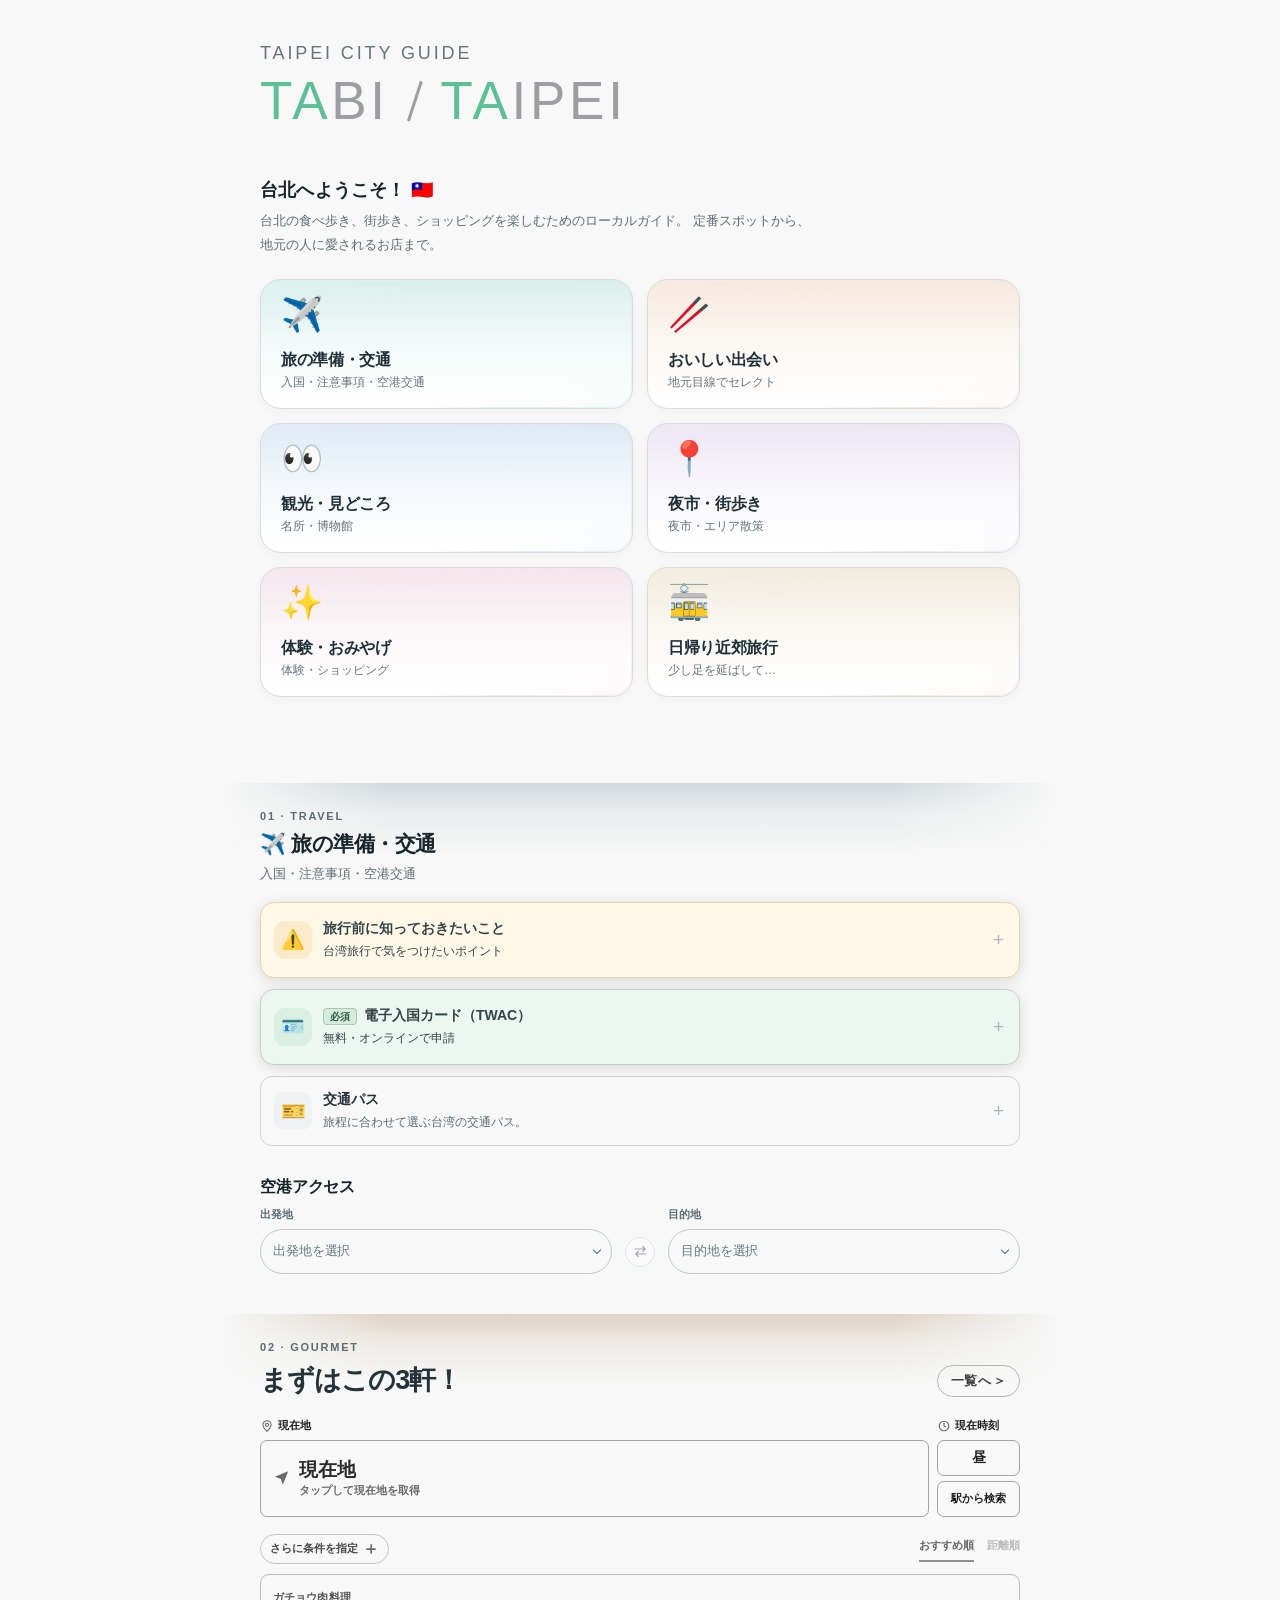
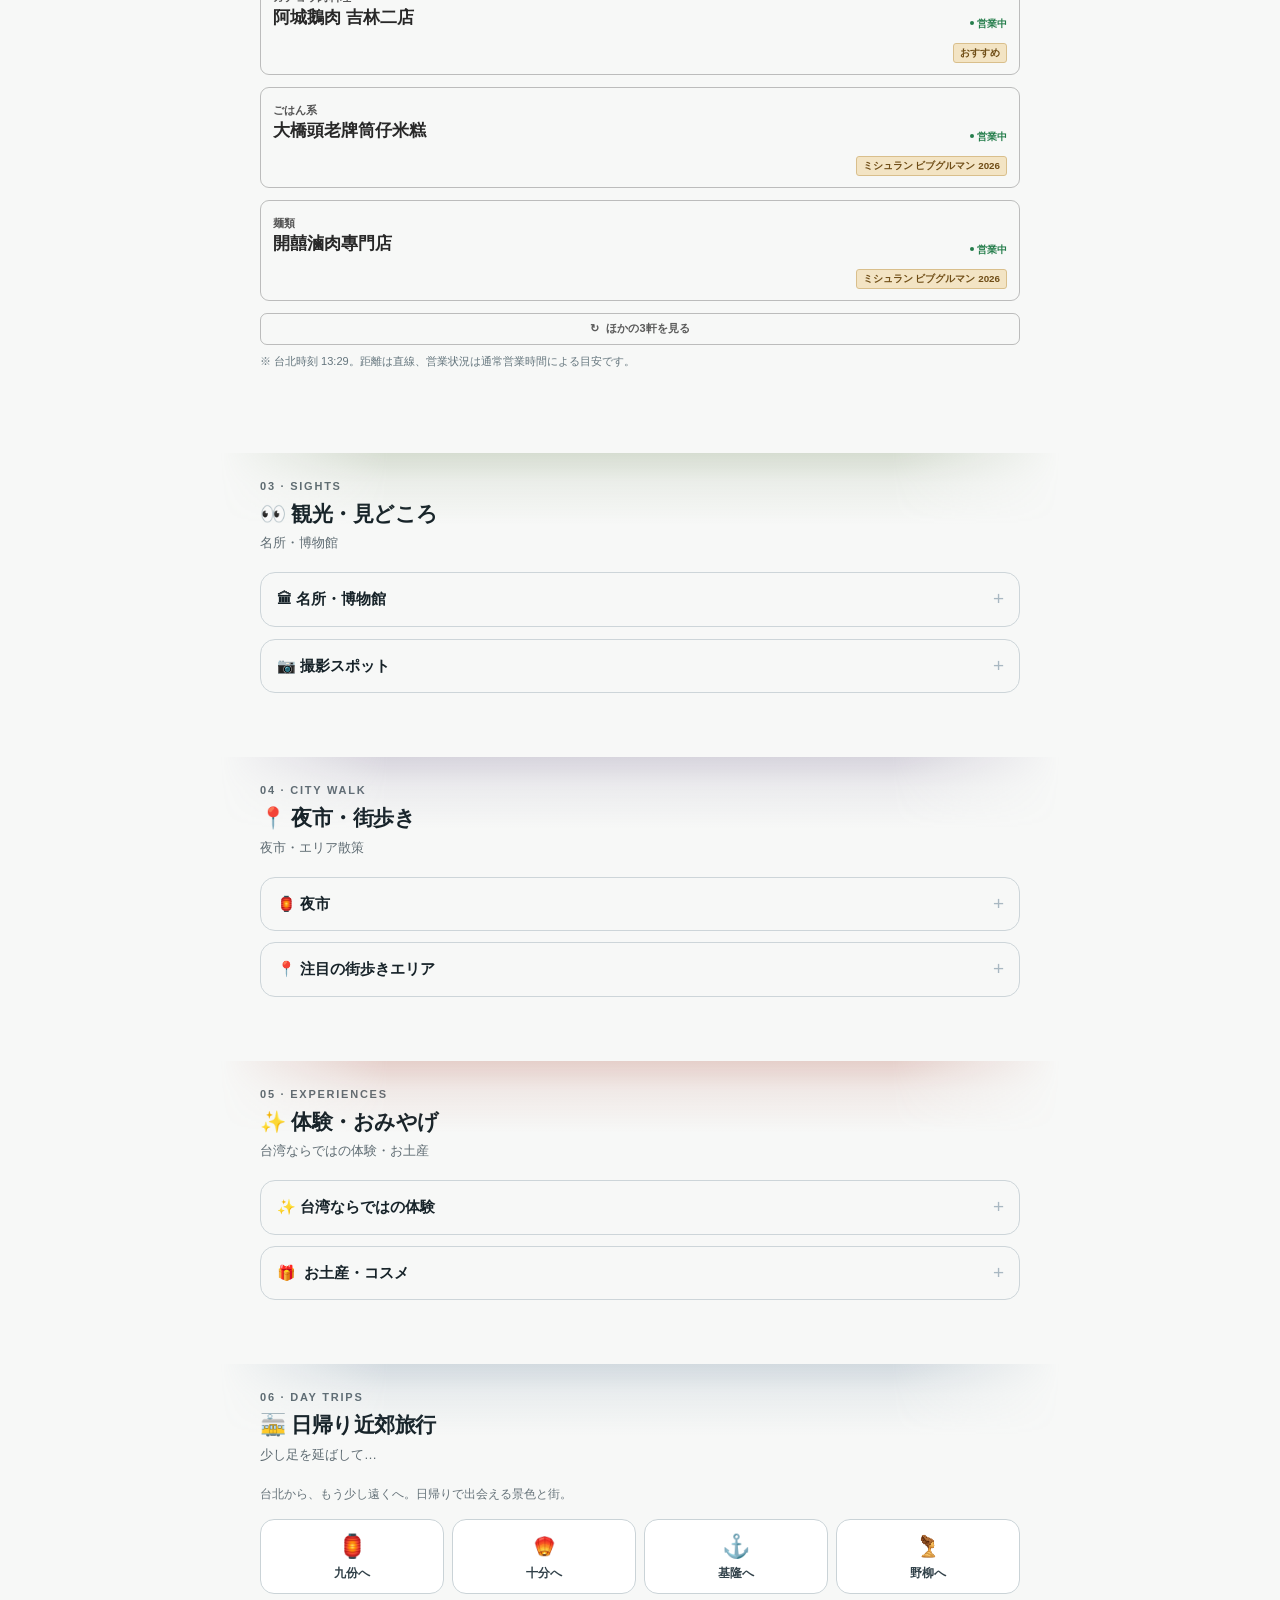
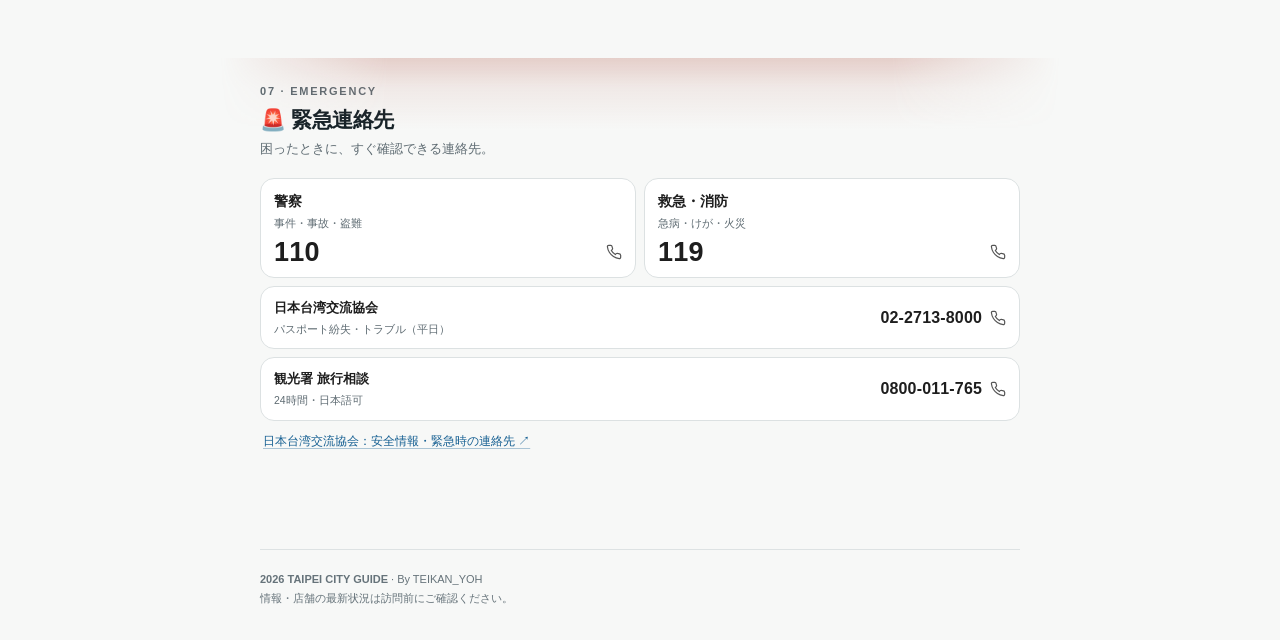
==== commit 8dba038c: "Add files via upload" ====
--- a/food/index.html
+++ b/food/index.html
@@ -1,315 +1,16 @@
 <!DOCTYPE html>
-
-<html lang="ja"><head>
-<meta charset="utf-8"/><script>/* Debug copy only: keep it out of search results (production path is unaffected). */if(/^\/Debug_/i.test(location.pathname)){var r=document.createElement("meta");r.name="robots";r.content="noindex";document.head.appendChild(r);}</script><meta content="width=device-width,initial-scale=1,viewport-fit=cover" name="viewport"/>
-<meta content="#111417" name="theme-color"/>
-<meta content="台北のおすすめグルメ・街歩き・交通・お土産をまとめたローカルガイド。" name="description"/>
+<html lang="ja">
+<head>
+<meta charset="utf-8">
+<!-- v30.9.209: the food page now lives on the main guide. This old address
+     forwards there, so bookmarks and shared links keep working. -->
 <title>TAIPEI CITY GUIDE — 台北へようこそ！</title>
-<link rel="canonical" href="https://teikan24.github.io/Tabi_Taipei/"/>
-<meta property="og:type" content="website"/>
-<meta property="og:site_name" content="TAIPEI CITY GUIDE"/>
-<meta property="og:title" content="TABI / TAIPEI | TAIPEI CITY GUIDE"/>
-<meta property="og:description" content="台北の食べ歩き、街歩き、ショッピングを楽しむためのローカルガイド。"/>
-<meta property="og:url" content="https://teikan24.github.io/Tabi_Taipei/"/>
-<meta property="og:image" content="https://teikan24.github.io/Tabi_Taipei/assets/og-cover.png"/>
-<meta property="og:image:secure_url" content="https://teikan24.github.io/Tabi_Taipei/assets/og-cover.png"/>
-<meta property="og:image:type" content="image/png"/>
-<meta property="og:image:width" content="2048"/>
-<meta property="og:image:height" content="1089"/>
-<meta property="og:image:alt" content="TABI / TAIPEI — TAIPEI CITY GUIDE"/>
-<meta name="twitter:card" content="summary_large_image"/>
-<meta name="twitter:title" content="TABI / TAIPEI | TAIPEI CITY GUIDE"/>
-<meta name="twitter:description" content="台北を楽しむためのローカルガイド。"/>
-<meta name="twitter:image" content="https://teikan24.github.io/Tabi_Taipei/assets/og-cover.png"/>
-
-<script>/* Preserve the visitor's position on browser Back/Forward (e.g. after Maps). */
-try { if ('scrollRestoration' in history) history.scrollRestoration = 'auto'; } catch (_) {}
-</script><script>/* Appearance switch: follow the device setting by default, with optional manual override. */
-(function(){
- var storageKey='taipei-guide-theme-override-v30.9.43';
- var media=window.matchMedia?window.matchMedia('(prefers-color-scheme: light)'):null;
- var override=null;
- try {
-  var stored=localStorage.getItem(storageKey);
-  if(stored==='light' || stored==='dark') override=stored;
- } catch(e){}
- function currentTheme(){return override || (media && media.matches ? 'light' : 'dark');}
- function updateMeta(theme){var m=document.querySelector('meta[name="theme-color"]');if(m)m.content=theme==='light'?'#F7F8F7':'#111417';}
- function refreshButton(theme){var b=document.getElementById('theme-preview-toggle');if(!b)return;
-  b.innerHTML=theme==='light'?'<svg xmlns="http://www.w3.org/2000/svg" width="18" height="18" viewBox="0 0 24 24" fill="none" stroke="currentColor" stroke-width="1.9" stroke-linecap="round" stroke-linejoin="round" aria-hidden="true"><path d="M20.5 13A8.5 8.5 0 0 1 11 3.5 8.5 8.5 0 1 0 20.5 13z"/></svg>':'<svg xmlns="http://www.w3.org/2000/svg" width="18" height="18" viewBox="0 0 24 24" fill="none" stroke="currentColor" stroke-width="1.9" stroke-linecap="round" stroke-linejoin="round" aria-hidden="true"><circle cx="12" cy="12" r="4"/><path d="M12 2v2m0 16v2M4.93 4.93l1.42 1.42m11.3 11.3 1.42 1.42M2 12h2m16 0h2M4.93 19.07l1.42-1.42m11.3-11.3 1.42-1.42"/></svg>';
-  b.setAttribute('aria-label',theme==='light'?'ダークモードに切り替える':'明るいモードに切り替える');
-  b.setAttribute('title',override?'表示モードを固定中':'端末の明暗設定に追従中');
-  b.setAttribute('aria-pressed',override?'true':'false');
-  if(override) b.setAttribute('data-theme-mode','manual');
-  else b.setAttribute('data-theme-mode','system');
- }
- function applyTheme(theme){
-  document.documentElement.setAttribute('data-theme',theme);
-  document.documentElement.style.colorScheme=theme;
-  updateMeta(theme);
-  refreshButton(theme);
- }
- applyTheme(currentTheme());
- if(media){
-  var mediaListener=function(){if(!override)applyTheme(currentTheme());};
-  if(media.addEventListener) media.addEventListener('change',mediaListener);
-  else if(media.addListener) media.addListener(mediaListener);
- }
- document.addEventListener('DOMContentLoaded',function(){
-  applyTheme(currentTheme());
-  var b=document.getElementById('theme-preview-toggle');
-  if(b)b.addEventListener('click',function(){
-   override=currentTheme()==='light'?'dark':'light';
-   try{localStorage.setItem(storageKey,override);}catch(e){}
-   applyTheme(currentTheme());
-  });
- });
-})();</script><link rel="stylesheet" href="css/guide.css?v=30.9.140"/>
-<link rel="stylesheet" href="css/recommend.css?v=30.9.132"/>
-</head><body>
-<div class="food-drawer-backdrop" aria-hidden="true"></div>
-<header class="hero wrapper" id="top"><button type="button" id="theme-preview-toggle" class="theme-preview-toggle" aria-pressed="false" aria-label="明るいモードに切り替える" title="端末の明暗設定に追従中"><svg xmlns="http://www.w3.org/2000/svg" width="18" height="18" viewBox="0 0 24 24" fill="none" stroke="currentColor" stroke-width="1.9" stroke-linecap="round" stroke-linejoin="round" aria-hidden="true"><circle cx="12" cy="12" r="4"/><path d="M12 2v2m0 16v2M4.93 4.93l1.42 1.42m11.3 11.3 1.42 1.42M2 12h2m16 0h2M4.93 19.07l1.42-1.42m11.3-11.3 1.42-1.42"/></svg></button><h1 class="hero-masthead"><span class="hero-brandline">TAIPEI CITY GUIDE</span><span class="hero-lockup" aria-label="TABI slash TAIPEI"><span class="hero-lockup-word"><span class="ta">TA</span>BI</span><span class="hero-lockup-slash" aria-hidden="true"></span><span class="hero-lockup-word"><span class="ta">TA</span>IPEI</span></span></h1><p class="welcome">台北へようこそ！ 🇹🇼</p><p class="tagline">台北の食べ歩き、街歩き、ショッピングを楽しむためのローカルガイド。 定番スポットから、地元の人に愛されるお店まで。</p><nav aria-label="カテゴリーにジャンプ" class="quick-nav">
-<a class="nav-button" data-target="travel" href="#travel"><span aria-hidden="true" class="nav-icon">✈️</span><span class="nav-copy"><span class="nav-title">旅の準備・交通</span><span class="nav-subtitle">入国・注意事項・空港交通</span></span></a>
-<a class="nav-button" data-target="food" href="#food"><span aria-hidden="true" class="nav-icon">🥢</span><span class="nav-copy"><span class="nav-title">おすすめグルメ</span><span class="nav-subtitle">地元目線でセレクト</span></span></a>
-<a class="nav-button" data-target="sights" href="#sights"><span aria-hidden="true" class="nav-icon">👀</span><span class="nav-copy"><span class="nav-title">観光・見どころ</span><span class="nav-subtitle">名所・博物館・近郊旅行</span></span></a>
-<a class="nav-button" data-target="areas" href="#areas"><span aria-hidden="true" class="nav-icon">📍</span><span class="nav-copy"><span class="nav-title">注目の街歩きエリア</span><span class="nav-subtitle">街歩き・ショッピング</span></span></a>
-<a class="nav-button" data-target="experiences" href="#experiences"><span aria-hidden="true" class="nav-icon">✨</span><span class="nav-copy"><span class="nav-title">台湾ならではの体験</span><span class="nav-subtitle">プリクラ・美容・手作り</span></span></a>
-<a class="nav-button" data-target="souvenirs" href="#souvenirs"><span aria-hidden="true" class="nav-icon">🎁</span><span class="nav-copy"><span class="nav-title">お土産を探す</span><span class="nav-subtitle">お菓子・雑貨・コスメ</span></span></a>
-</nav></header><main class="wrapper site-content" id="guide"><hr class="divider"/><div class="page-body"><span class="jump-anchor" id="travel"></span><p class="chapter-eyebrow" aria-hidden="true">01 · TRAVEL</p><h2 class="" dir="auto" id="3f86bda0-4caa-8049-b865-f2a862bb77c5">✈️ 旅の準備・交通</h2><p class="chapter-lead">入国・注意事項・空港交通</p><details class="travel-caution block-color-yellow_background toggle root-accordion" data-group="root" dir="auto" id="3f56bda0-4caa-80c6-9629-df3b09a0ff5a"><summary class="travel-key-summary"><span aria-hidden="true" class="travel-key-icon">⚠️</span><span class="travel-key-copy"><span class="travel-key-title">旅行前に知っておきたいこと</span><span class="travel-key-subtitle">台湾旅行で気をつけたいポイント</span></span></summary><div class="indented"><ul class="bulleted-list" dir="auto" id="3f56bda0-4caa-80d0-a9dc-fb38b91fbb88"><li style="list-style-type:disc">電子／加熱式たばこの持込み・使用禁止</li></ul><details class="toggle nested-accordion" dir="auto" id="3f56bda0-4caa-80c7-9c95-f08f24dc1924"><summary>宿泊先のアメニティ事情</summary><div class="indented"><aside class="block-color-gray_background callout" data-notion-callout="" data-notion-callout-background="gray_background" data-notion-callout-icon="💡" dir="ltr" id="3f76bda0-4caa-805c-a6f9-da768afdc128" style="white-space:pre-wrap;display:flex"><div style="font-size:1.5em"><span class="icon" data-emoji="💡"></span></div><div style="width:100%"><p class="" dir="auto" id="3f56bda0-4caa-80fd-ae4a-d9700cade6df">台湾の宿泊施設では、環境保護のため使い捨てアメニティが客室に用意されていない場合があります。必要なものは持参するか、宿泊先に事前に確認すると安心です。</p></div></aside></div></details><details class="toggle nested-accordion" dir="auto" id="3f56bda0-4caa-80ad-b30e-fb2c935b071b"><summary>トイレの紙事情</summary><div class="indented"><aside class="block-color-gray_background callout" data-notion-callout="" data-notion-callout-background="gray_background" data-notion-callout-icon="💡" dir="ltr" id="3f76bda0-4caa-809a-ae79-ed8de2b1f1e1" style="white-space:pre-wrap;display:flex"><div style="font-size:1.5em"><span class="icon" data-emoji="💡"></span></div><div style="width:100%"><p class="" dir="auto" id="3f66bda0-4caa-8005-9706-fa574564f9af">トイレの個室に流せるペーパーがない場所や、使用済みの紙を横にあるゴミ箱に捨てるルール（または流せる表示がある場所）が混在しています。<br/><br/>水に流せるティッシュやウェットティッシュを持ち歩くと安心です。</p></div></aside></div></details><details class="toggle nested-accordion" dir="auto" id="3f56bda0-4caa-80db-8bd2-e77fe90c45dc"><summary>水道水</summary><div class="indented"><aside class="block-color-gray_background callout" data-notion-callout="" data-notion-callout-background="gray_background" data-notion-callout-icon="💡" dir="ltr" id="3f76bda0-4caa-80a9-9cde-fa53708f942d" style="white-space:pre-wrap;display:flex"><div style="font-size:1.5em"><span class="icon" data-emoji="💡"></span></div><div style="width:100%"><p class="" dir="auto" id="3f56bda0-4caa-8016-92f2-cced0cf6f33d">水質自体に問題はありませんが、配管などの影響があるため、そのまま飲むのは避けましょう。</p></div></aside></div></details><details class="toggle nested-accordion" dir="auto" id="3f56bda0-4caa-80ef-af5d-c26731493f09"><summary>交通・移動</summary><div class="indented"><aside class="block-color-gray_background callout" data-notion-callout="" data-notion-callout-background="gray_background" data-notion-callout-icon="💡" dir="ltr" id="3f56bda0-4caa-80b4-8cc6-f13d0a333363" style="white-space:pre-wrap;display:flex"><div style="font-size:1.5em"><span class="icon" data-emoji="💡"></span></div><div style="width:100%"><p class="" dir="auto" id="3f56bda0-4caa-801d-8998-da289a67be90">MRT（地下鉄）車内・改札付近の黄色い線から先は原則飲食禁止です。水を飲むことやガムを噛むことも禁止なので、注意してください。</p></div></aside><aside class="block-color-gray_background callout" data-notion-callout="" data-notion-callout-background="gray_background" data-notion-callout-icon="💡" dir="ltr" id="3f56bda0-4caa-80ec-995c-d9b2b5c5d0f7" style="white-space:pre-wrap;display:flex"><div style="font-size:1.5em"><span class="icon" data-emoji="💡"></span></div><div style="width:100%"><p class="" dir="auto" id="3f56bda0-4caa-801e-9b43-f70d7f04fa8c"><strong>バスに乗るときは手を挙げて</strong>乗車する意思を示す必要があります。手を挙げないと、そのまま通過してしまうこともあります。</p><p class="" dir="auto" id="3f56bda0-4caa-80ea-888d-da30fb4340ea">急発進や急ブレーキもあるので、車内ではご注意ください。  降りるときは、早めに降車ボタンを押しましょう。</p></div></aside><aside class="block-color-gray_background callout" data-notion-callout="" data-notion-callout-background="gray_background" data-notion-callout-icon="💡" dir="ltr" id="3f56bda0-4caa-80b3-a21f-dc8d278c1802" style="white-space:pre-wrap;display:flex"><div style="font-size:1.5em"><span class="icon" data-emoji="💡"></span></div><div style="width:100%"><p class="" dir="auto" id="3f56bda0-4caa-8033-8acb-d9bd1c270590">台湾は右側通行です。バイクも多いので、青信号でも左右をよく確認してから渡りましょう。特に右左折してくる車には気をつけてください。</p></div></aside><aside class="block-color-gray_background callout" data-notion-callout="" data-notion-callout-background="gray_background" data-notion-callout-icon="💡" dir="ltr" id="3f66bda0-4caa-8075-826a-f08e498735b3" style="white-space:pre-wrap;display:flex"><div style="font-size:1.5em"><span class="icon" data-emoji="💡"></span></div><div style="width:100%"><p class="" dir="auto" id="3f66bda0-4caa-80d4-a71e-df93ca3cb2fc">Uberも利用できます。</p></div></aside></div></details><details class="toggle nested-accordion" dir="auto" id="3f56bda0-4caa-800d-986b-dce0b4bd4353"><summary>お金・支払い・交通系IC</summary><div class="indented"><aside class="block-color-gray_background callout" data-notion-callout="" data-notion-callout-background="gray_background" data-notion-callout-icon="💡" dir="ltr" id="3f56bda0-4caa-80cc-9f26-c8694ac5fc75" style="white-space:pre-wrap;display:flex"><div style="font-size:1.5em"><span class="icon" data-emoji="💡"></span></div><div style="width:100%"><p class="" dir="auto" id="3f56bda0-4caa-802c-9c2d-e2ac1ca20995">少額の現金を持っておくと安心です。</p><p class="" dir="auto" id="3f56bda0-4caa-80c5-a0bc-d2089825bd3f">ショッピングモールや大きなレストランではクレジットカードが使えることが多いですが、夜市やローカルなお店では現金のみの場合もあります。</p></div></aside><aside class="block-color-gray_background callout" data-notion-callout="" data-notion-callout-background="gray_background" data-notion-callout-icon="💡" dir="ltr" id="3f56bda0-4caa-80f7-b456-f47bdf762774" style="white-space:pre-wrap;display:flex"><div style="font-size:1.5em"><span class="icon" data-emoji="💡"></span></div><div style="width:100%"><p class="" dir="auto" id="3f56bda0-4caa-808b-b1d7-d753922681bb">悠遊カード（EasyCard）</p><p class="" dir="auto" id="3f56bda0-4caa-80c3-9728-dccae39a9451">日本のSuicaのような交通系ICカード。MRTやバス、コンビニなどで利用できます。MRT駅やコンビニで購入・チャージでき、かわいいキャラクターやキーチェーンなど、さまざまな種類から選べます。</p></div></aside></div></details><details class="toggle nested-accordion" dir="auto" id="3f56bda0-4caa-8007-a9ac-d2d2fc995658"><summary>レシートは宝くじ</summary><div class="indented"><aside class="block-color-gray_background callout" data-notion-callout="" data-notion-callout-background="gray_background" data-notion-callout-icon="💡" dir="ltr" id="3f76bda0-4caa-80e0-b1aa-d86e8ba3d82c" style="white-space:pre-wrap;display:flex"><div style="font-size:1.5em"><span class="icon" data-emoji="💡"></span></div><div style="width:100%"><p class="" dir="auto" id="3f66bda0-4caa-8009-896d-cb9b8e0c61a3">台湾のレシートには宝くじ機能があり、2か月に1回抽選が行われます。最高賞金はNT$1,000万。</p></div></aside></div></details></div></details><details class="travel-twac block-color-yellow_background toggle root-accordion" data-group="root" dir="auto" id="3f86bda0-4caa-8096-bae1-da66498fb83c"><summary class="travel-key-summary"><span aria-hidden="true" class="travel-key-icon">🪪</span><span class="travel-key-copy"><span class="travel-key-title"><span class="travel-required">必須</span>電子入国カード（TWAC）</span><span class="travel-key-subtitle">無料・オンラインで申請</span></span></summary><div class="indented"><ul class="bulleted-list" dir="auto" id="3f86bda0-4caa-802a-a0dc-fa8f04464dfa"><li style="list-style-type:disc"><a class="external-action-link" href="https://twac.immigration.gov.tw/" rel="noopener noreferrer" target="_blank">TWAC公式サイト</a>から申請する（無料）<br/><em><mark class="highlight-gray">必要情報: パスポート情報、往復の航空便名、台湾での滞在先（ホテル名や住所）など。</mark></em></li></ul></div></details><details class="travel-passes toggle root-accordion" data-group="root" id="transport-passes"><summary class="travel-key-summary"><span aria-hidden="true" class="travel-key-icon">🎫</span><span class="travel-key-copy"><span class="travel-key-title">交通パス</span><span class="travel-key-subtitle">旅程に合わせて選ぶ台湾の交通パス。</span></span></summary><div class="indented travel-passes-body">
-<section class="pass-simple-item" aria-labelledby="pass-funpass-heading"><div class="pass-simple-heading"><h4 id="pass-funpass-heading">Taipei FunPASS</h4><a class="external-action-link pass-official-link" href="https://funpass.travel.taipei/choose-your-TaipeiFunPASS.html?lang=ja_JP" target="_blank" rel="noopener noreferrer" aria-label="Taipei FunPASS 公式サイトを開く">公式サイト</a></div><p>台北・新北・基隆を中心に観光する方向け。MRTや対象バスが乗り放題になるプランと、観光施設の入場券付きプランがあります。</p></section>
-<section class="pass-simple-item" aria-labelledby="pass-taiwan-heading"><div class="pass-simple-heading"><h4 id="pass-taiwan-heading">Taiwan PASS</h4><a class="external-action-link pass-official-link" href="https://twpass.tw/index_jp.html" target="_blank" rel="noopener noreferrer" aria-label="Taiwan PASS 公式サイトを開く">公式サイト</a></div><p>台北以外の都市にも足を延ばす方向け。台湾新幹線（高鉄）または台鉄の3日間周遊券に、都市交通と観光地アクセスがセットになっています。</p></section>
-<section class="pass-simple-item" aria-labelledby="pass-tr-heading"><div class="pass-simple-heading"><h4 id="pass-tr-heading">TR-PASS</h4><a class="external-action-link pass-official-link" href="https://www.railway.gov.tw/tra-tip-web/tip/tip00C/tipC21/view?lang=ja_JP&amp;proCode=8ae4cac279f232440179f503099400b1&amp;subCode=8ae4cac29272a98d01927ad963af13c6" target="_blank" rel="noopener noreferrer" aria-label="TR-PASS 公式サイトを開く">公式サイト</a></div><p>台鉄を利用して台湾各地を巡る方向け。3日間・5日間の周遊券があり、長距離移動の多い旅に適しています。</p></section>
-</div></details><h3 class="airport-access-subheading">空港アクセス</h3><section class="airport-route-selector" id="airport-route-selector" aria-label="出発地と目的地で空港アクセスルートを調べる">
-<div class="section-top"><h2>出発地・目的地</h2></div>
-<div class="selector airsel-route-fields" role="group" aria-label="出発地と目的地">
-<div class="selrow selrow--origin">
-<div class="sel-field"><label class="sel-label" for="airsel-origin">出発地</label><div class="sel-choice-bubble"><select aria-label="出発地" class="sel-value" id="airsel-origin"></select><span aria-hidden="true" class="chev"></span></div></div>
-</div>
-<button aria-label="出発地と目的地を入れ替える" class="swap" id="airsel-swap" title="出発地・目的地を入れ替える" type="button"><svg fill="none" stroke="currentColor" stroke-linecap="round" stroke-linejoin="round" stroke-width="1.7" viewBox="0 0 24 24"><path d="M3.5 8h16m-4-4 4 4-4 4M20.5 16h-16m4-4-4 4 4 4"></path></svg></button>
-<div class="selrow selrow--destination">
-<div class="sel-field"><label class="sel-label" for="airsel-destination">目的地</label><div class="sel-choice-bubble"><select aria-label="目的地" class="sel-value" id="airsel-destination"></select><span aria-hidden="true" class="chev"></span></div></div>
-</div>
-</div>
-<button type="button" class="airsel-route-disclosure" id="airsel-route-disclosure" aria-expanded="false" aria-controls="airsel-results-clip" hidden>
-  <span class="airsel-disclosure-copy"><strong>経路・運賃</strong></span>
-  <svg class="airsel-disclosure-chevron" viewBox="0 0 24 24" fill="none" stroke="currentColor" stroke-width="1.75" aria-hidden="true"><path d="m9 5 7 7-7 7" stroke-linecap="round" stroke-linejoin="round"/></svg>
-</button>
-<div class="airsel-results-clip" id="airsel-results-clip" hidden><div class="airsel-results-inner" id="airsel-results-inner">
-<div class="airsel-transport" id="airsel-transport-tabs" role="tablist" aria-label="交通手段"><span class="airsel-transport-ink" id="airsel-transport-ink" aria-hidden="true"></span>
-  <button type="button" role="tab" class="airsel-transport-tab" data-transport="rail" aria-selected="true">MRT</button>
-  <button type="button" role="tab" class="airsel-transport-tab" data-transport="bus" aria-selected="false">バス</button>
-  <button type="button" role="tab" class="airsel-transport-tab" data-transport="taxi" aria-selected="false">タクシー</button>
-</div>
-
-<div class="route-panel"><div class="rail-title"><span class="airsel-company-mark" id="airsel-company-mark" aria-hidden="true"><img id="airsel-company-img" alt="" loading="eager" referrerpolicy="no-referrer"/><span class="airsel-company-fallback" id="airsel-company-fallback"><svg viewBox="0 0 24 24" width="19" height="19" fill="none" xmlns="http://www.w3.org/2000/svg" aria-hidden="true"><rect x="3.1" y="3.1" width="17.8" height="17.8" rx="5" stroke="currentColor" stroke-width="1.35"/><path d="M8.2 7.5c4.7-.5 7.5 2.5 7.5 8.9M15.8 16.5c-4.7.5-7.5-2.5-7.5-8.9" stroke="currentColor" stroke-width="1.7" stroke-linecap="round"/><path d="M8 12h8" stroke="currentColor" stroke-width="1.4"/></svg></span></span><span id="airsel-rail-head-name">空港MRT</span><span id="airsel-recommend-badge" class="airsel-recommend-badge" hidden>おすすめ</span><div class="airsel-tabs" id="airsel-train-tabs"><select aria-label="列車の種類" id="airsel-train-select" class="airsel-train-select"><option value="express">直達車（急行）</option><option value="local">普通車（各停）</option></select><span aria-hidden="true" class="airsel-train-chevron"></span></div></div><div aria-live="polite" class="timeline" id="airsel-timeline"></div>
-<div id="airsel-ground-details" class="airsel-ground-details" hidden></div><div class="facts" id="airsel-facts"></div>
-<p class="footnote" id="airsel-footnote"></p></div>
-</div></div>
-</section><hr aria-hidden="true" class="chapter-divider"/><span class="jump-anchor" id="food"></span><p class="chapter-eyebrow" aria-hidden="true">02 · GOURMET</p><section class="food-flip-section" id="food-recommend-section" aria-label="おすすめグルメ"><div class="food-flip" id="food-flip" data-face="front"><div class="food-flip-inner"><section class="food-flip-face food-flip-front" id="food-flip-front" aria-label="今、どこで食べよう"><button type="button" class="food-flip-toggle" data-to="back" aria-controls="food-flip-back">一覧へ<span aria-hidden="true"> ＞</span></button><div class="recommend-drawer is-inline" id="taipei-recommender" role="region" aria-labelledby="recommend-title">
- <div class="recommend-drawer-inner">
-  
-  <h2 id="recommend-title"><button id="recommend-home-trigger" type="button" aria-label="現在地のおすすめに戻る" title="現在地のおすすめに戻る">今、どこで食べよう。</button></h2>
-  <p class="recommend-intro">台北のおすすめから、今の気分に合う3軒を。</p>
-  <div class="recommend-controls" aria-label="おすすめの条件">
-   <div class="recommend-source-captions" aria-live="polite">
-    <span class="recommend-source-caption"><span class="recommend-caption-icon" aria-hidden="true"><svg viewBox="0 0 24 24" fill="none" stroke="currentColor" stroke-width="1.8"><circle cx="12" cy="12" r="8.25"/><path d="M12 7v5l3.5 2"/></svg></span><span id="recommend-time-caption">現在時刻</span></span>
-    <span class="recommend-source-caption"><span class="recommend-caption-icon" aria-hidden="true"><svg viewBox="0 0 24 24" fill="none" stroke="currentColor" stroke-width="1.8"><path d="M19 10c0 5-7 11-7 11S5 15 5 10a7 7 0 1 1 14 0Z"/><circle cx="12" cy="10" r="2.7"/></svg></span><span id="recommend-area-label">現在地</span></span>
-   </div>
-   <div class="recommend-main-picker" id="recommend-main-picker">
-    <div class="recommend-control-wrap recommend-control-time-wrap">
-     <button class="recommend-control" id="recommend-time-trigger" type="button" aria-expanded="false" aria-controls="recommend-time-options"><span id="recommend-time-label">午後</span><span class="recommend-control-arrow" aria-hidden="true"></span></button>
-     <div class="recommend-options" id="recommend-time-options" hidden></div>
-    </div>
-    <div class="recommend-picker-location" id="recommend-current-location">
-     <span class="recommend-location-pin" aria-hidden="true"><svg viewBox="0 0 24 24" width="20" height="20" fill="currentColor"><path d="M2.6 10.3 21.5 2.5l-7.7 19-2.7-8.2-8.5-3z"/></svg></span>
-     <span class="recommend-location-copy"><strong id="recommend-district-name">現在地</strong><small id="recommend-district-en">位置を確認中</small></span>
-    </div>
-    <div class="recommend-picker-station" id="recommend-station-controls" hidden aria-label="路線と駅を選択">
-     <div class="recommend-native-field recommend-native-line" id="recommend-line-field">
-      <button type="button" class="recommend-native-trigger" id="recommend-line-trigger" aria-haspopup="true" aria-expanded="false" aria-controls="recommend-line-menu">
-       <span class="recommend-native-display"><span id="recommend-line-code" class="recommend-native-code">BL</span><span class="recommend-native-copy"><strong id="recommend-line-label">路線を選択</strong><small id="recommend-line-en">Select Line</small></span><span class="recommend-native-chevron" aria-hidden="true"></span></span>
-      </button>
-      <div class="recommend-native-menu" id="recommend-line-menu" role="group" aria-label="路線を選択、または駅を検索" hidden></div>
-     </div>
-     <div class="recommend-native-field recommend-native-station" id="recommend-station-field">
-      <button type="button" class="recommend-native-trigger" id="recommend-station-trigger" aria-haspopup="listbox" aria-expanded="false" aria-controls="recommend-station-menu" disabled>
-       <span class="recommend-native-display"><span id="recommend-station-code" class="recommend-native-code">--</span><span class="recommend-native-copy"><strong id="recommend-station-label">先に路線を選択</strong><small id="recommend-station-en">Select Station</small></span><span class="recommend-native-chevron" aria-hidden="true"></span></span>
-      </button>
-      <div class="recommend-native-menu recommend-native-menu-station" id="recommend-station-menu" role="listbox" aria-label="駅を選択" hidden></div>
-     </div>
-    </div>
-    <button type="button" id="recommend-area-trigger" class="recommend-mode-button" aria-label="駅から検索に切り替え" title="駅から検索"><span class="recommend-mode-text">駅から<br>検索</span><span class="recommend-mode-pin" aria-hidden="true"><svg viewBox="0 0 24 24" width="22" height="22" fill="none" stroke="currentColor" stroke-width="1.8" stroke-linecap="round" stroke-linejoin="round"><path d="M19 10c0 5-7 11-7 11S5 15 5 10a7 7 0 1 1 14 0Z"/><circle cx="12" cy="10" r="2.7"/></svg></span><span class="recommend-mode-return" aria-hidden="true">現在地</span></button>
-   </div>
- </div>
- <p class="recommend-location-status" id="recommend-location-status" role="status" aria-live="polite"></p>
- <div class="recommend-result-head"><h3>まずはこの3軒！</h3>
- <div class="recommend-sort" role="group" aria-label="おすすめの表示順">
-  <button type="button" id="recommend-sort-recommended" class="recommend-sort-option" aria-pressed="true">おすすめ順</button>
-  <button type="button" id="recommend-sort-distance" class="recommend-sort-option" aria-pressed="false" disabled title="現在地を取得するか、駅を選択すると使えます">距離順</button>
- </div>
-<div class="recommend-controls-secondary" id="recommend-controls-secondary">
-   <div class="recommend-active-filters" id="recommend-active-filters" aria-live="polite"></div>
-   <div class="recommend-control-wrap recommend-control-advanced-wrap">
-    <details class="recommend-advanced" id="recommend-advanced">
-     <summary class="recommend-control recommend-advanced-trigger" aria-label="さらに条件を指定"><span class="recommend-advanced-label">さらに条件を指定</span><span class="recommend-advanced-plus" aria-hidden="true"></span></summary>
-     <div class="recommend-advanced-panel">
-      <h3 id="recommend-mood-title">料理種類</h3>
-      <div class="recommend-choices" id="recommend-mood-options" role="group" aria-labelledby="recommend-mood-title"></div>
-     </div>
-    </details>
-   </div>
-  </div>
-<span class="recommend-count" id="recommend-count">3軒をピックアップ</span></div>
- <p class="recommend-relaxed" id="recommend-relaxed" role="status" aria-live="polite" hidden></p>
- <div id="recommend-results" class="recommend-results" aria-live="polite"></div>
- <button class="recommend-more" id="recommend-more" type="button"><span aria-hidden="true">↻</span> ほかの3軒を見る</button>
-
- <p class="recommend-disclaimer" id="recommend-disclaimer">※ 時間帯は料理ジャンルの目安です。営業中とは限りません。訪問前に営業時間をご確認ください。</p>
- </div>
-</div></section><section class="food-flip-face food-flip-back" id="food-flip-back" aria-label="一覧"><div class="food-flip-back-head"><h4 class="food-flip-back-title">一覧から探す</h4><button type="button" class="food-flip-toggle" data-to="front" aria-controls="food-flip-front">おすすめへ<span aria-hidden="true"> ＞</span></button></div><div class="food-flip-back-body"><div class="food-directory" id="food-directory" aria-label="料理のジャンル別一覧"><div class="food-directory-tabs" id="food-directory-tabs" role="tablist" aria-label="料理のジャンルを選択"></div><div class="food-directory-panel" id="food-directory-panel" role="tabpanel" tabindex="0" aria-live="polite"><p class="food-directory-message">店舗データを読み込んでいます…</p></div></div><p class="food-directory-note">※ 店名をタップするとGoogleマップが開きます。チェーン店は台北の店舗を検索します。</p></div></div></section></div></div></section><hr aria-hidden="true" class="chapter-divider"/><span class="jump-anchor" id="sights"></span><p class="chapter-eyebrow" aria-hidden="true">03 · SIGHTS</p><h2 dir="auto" id="sights-heading">👀 観光・見どころ</h2><p class="chapter-lead">名所・博物館・近郊旅行</p><details class="block-color-gray_background toggle root-accordion venue-directory-section" data-group="root" dir="auto" id="3f56bda0-4caa-8046-a491-c25321b680c1"><summary><h3 class="accordion-category-heading">🏛  名所・博物館</h3></summary><div class="indented"><div class="tab" data-notion-tab-container="" dir="ltr" id="3f56bda0-4caa-801b-ac22-d738223c0335"><div aria-label="カテゴリーを選択" class="tab-pills" role="tablist"><button aria-controls="3f56bda0-4caa-8079-bc60-d531f3db8f89" aria-selected="true" class="tab-pill" id="pill-3f56bda0-4caa-8079-bc60-d531f3db8f89" role="tab" tabindex="0" type="button"><img alt="" class="inline-category-icon" data-original-src="翠玉白菜.png" decoding="async" height="30" loading="lazy" src="assets/icons/jade-cabbage.webp" width="30"/>博物館</button><button aria-controls="3f56bda0-4caa-808e-9bda-e62f8014d993" aria-selected="false" class="tab-pill" id="pill-3f56bda0-4caa-808e-9bda-e62f8014d993" role="tab" tabindex="-1" type="button"><span class="icon" data-emoji="🖼️"></span>アート・デザイン</button><button aria-controls="3f56bda0-4caa-8006-bdba-ec2ab6c6fe0f" aria-selected="false" class="tab-pill" id="pill-3f56bda0-4caa-8006-bdba-ec2ab6c6fe0f" role="tab" tabindex="-1" type="button"><span class="icon" data-emoji="🏛️"></span>歴史文化</button><button aria-controls="3f66bda0-4caa-8064-a2d3-dd010962b9c8" aria-selected="false" class="tab-pill" id="pill-3f66bda0-4caa-8064-a2d3-dd010962b9c8" role="tab" tabindex="-1" type="button"><span class="icon" data-emoji="📷"></span>撮影スポット</button><button aria-controls="3f56bda0-4caa-8073-bd85-f3041c2a7bc9" aria-selected="false" class="tab-pill" id="pill-3f56bda0-4caa-8073-bd85-f3041c2a7bc9" role="tab" tabindex="-1" type="button"><span class="icon" data-emoji="🏜️"></span>人気観光地</button></div><div class="tab-panels"><div aria-labelledby="pill-3f56bda0-4caa-8079-bc60-d531f3db8f89" class="tab-panel" id="3f56bda0-4caa-8079-bc60-d531f3db8f89" role="tabpanel"><div class="indented"><ol class="numbered-list" dir="auto" id="3f56bda0-4caa-80b5-a18c-de166bec7043" start="1" type="1"><li class="venue-list-item"><a href="https://maps.app.goo.gl/oK5BjjCsrEh26hfKA" rel="noopener noreferrer" target="_blank">國立故宮博物院</a>（人気、おすすめ）</li></ol><ol class="numbered-list" dir="auto" id="3f66bda0-4caa-803e-bbbe-ec988184dfa6" start="2" type="1"><li class="venue-list-item" data-curated-tags="鉄道好き必見"><a href="https://maps.app.goo.gl/p3YFGjE2TEiHSVUt7" rel="noopener noreferrer" target="_blank">國家鐵道博物館</a>（人気）</li></ol><ol class="numbered-list" dir="auto" id="3f66bda0-4caa-8097-bd36-ece08db0506e" start="3" type="1"><li class="venue-list-item" data-curated-tags="1915年築"><a href="https://maps.app.goo.gl/cAYTpZrnENXXZVdc8" rel="noopener noreferrer" target="_blank">國立臺灣博物館</a></li></ol><ol class="numbered-list" dir="auto" id="3f66bda0-4caa-80ea-980c-f1358a6d619f" start="4" type="1"><li class="venue-list-item" data-curated-tags="旧公共浴場"><a href="https://maps.app.goo.gl/jS5zVsSKsfBcoJBd6" rel="noopener noreferrer" target="_blank">北投溫泉博物館</a></li></ol><ol class="numbered-list" dir="auto" id="3f66bda0-4caa-804f-8df3-d70600a632f4" start="5" type="1"><li class="venue-list-item" data-curated-tags="旧ポンプ室"><a href="https://www.google.com/maps/search/?api=1&amp;query=%E8%87%AA%E4%BE%86%E6%B0%B4%E5%8D%9A%E7%89%A9%E9%A4%A8%20%E5%8F%B0%E5%8C%97%E5%B8%82%E4%B8%AD%E6%AD%A3%E5%8D%80%E6%80%9D%E6%BA%90%E8%A1%971%E8%99%9F" rel="noopener noreferrer" target="_blank">自來水博物館</a></li></ol><ol class="numbered-list" dir="auto" id="3f66bda0-4caa-8076-aa46-f2aee38e22d1" start="6" type="1"><li class="venue-list-item" data-curated-tags="小さな世界へ"><a href="https://maps.app.goo.gl/S5uzWSWPHqEg6pmi7" rel="noopener noreferrer" target="_blank">袖珍博物館</a></li></ol></div></div><div aria-labelledby="pill-3f56bda0-4caa-808e-9bda-e62f8014d993" class="tab-panel" hidden="" id="3f56bda0-4caa-808e-9bda-e62f8014d993" role="tabpanel"><div class="indented"><ol class="numbered-list" dir="auto" id="3f66bda0-4caa-804d-932c-caca9cc6ce07" start="1" type="1"><li class="venue-list-item" data-curated-tags="のんびり散策"><a href="https://maps.app.goo.gl/tg8nj36rP3vRPzqi8" rel="noopener noreferrer" target="_blank">松山文創園區</a>（<a class="external-action-link" href="https://www.songshanculturalpark.org/exhibition" rel="noopener noreferrer" target="_blank">公式</a>）</li></ol><ol class="numbered-list" dir="auto" id="3f56bda0-4caa-8017-b27b-dbe6466c0eb3" start="2" type="1"><li class="venue-list-item"><a href="https://maps.app.goo.gl/Fhv9uvvCVueGSJJy8" rel="noopener noreferrer" target="_blank">臺北市立美術館</a>（<a class="external-action-link" href="https://www.tfam.museum/Exhibition/Exhibition.aspx?ddlLang=zh-tw" rel="noopener noreferrer" target="_blank">公式</a>）</li></ol><ol class="numbered-list" dir="auto" id="3f86bda0-4caa-80df-b750-e4a3b4973a27" start="3" type="1"><li class="venue-list-item" ><a href="https://maps.app.goo.gl/sKeQz7DWBMeasemTA" rel="noopener noreferrer" target="_blank">台北當代藝術館</a></li></ol><ol class="numbered-list" dir="auto" id="3f66bda0-4caa-8057-bb3c-c7ce40379e8b" start="4" type="1"><li class="venue-list-item" data-curated-tags="寄り道が楽しい"><a href="https://maps.app.goo.gl/uPENw9z3sTWaSLZdA" rel="noopener noreferrer" target="_blank">華山1914</a>（<a class="external-action-link" href="https://www.huashan1914.com/ja-JP" rel="noopener noreferrer" target="_blank">公式</a>）</li></ol><ol class="numbered-list" dir="auto" id="3f66bda0-4caa-80d5-9eaa-f3d7fa39e184" start="5" type="1"><li class="venue-list-item"><a href="https://maps.app.goo.gl/41htQ1n6bYQLVE8d9" rel="noopener noreferrer" target="_blank">富邦美術館</a>（<a class="external-action-link" href="https://www.fubonartmuseum.org/Exhibitions" rel="noopener noreferrer" target="_blank">公式</a>）</li></ol><ol class="numbered-list" dir="auto" id="3f66bda0-4caa-80f7-b0a8-f58170314fba" start="6" type="1"><li class="venue-list-item"><a href="https://maps.app.goo.gl/xs9YznpXXUdAM7ScA" rel="noopener noreferrer" target="_blank">新北市美術館</a>（<a class="external-action-link" href="https://ntcart.museum/exhibition.aspx?kind=today" rel="noopener noreferrer" target="_blank">公式</a>）</li></ol><ol class="numbered-list" dir="auto" id="3f76bda0-4caa-805a-815b-cfedd70433bf" start="7" type="1"><li class="venue-list-item"><a href="https://maps.app.goo.gl/BfBsm97KAteD5k3M6" rel="noopener noreferrer" target="_blank">臺北表演藝術中心</a>（<a href="https://tpac.org.taipei/tour-publicloop" rel="noopener noreferrer" target="_blank">無料内部見学可能🔗</a>）</li></ol></div></div><div aria-labelledby="pill-3f56bda0-4caa-8006-bdba-ec2ab6c6fe0f" class="tab-panel" hidden="" id="3f56bda0-4caa-8006-bdba-ec2ab6c6fe0f" role="tabpanel"><div class="indented"><ol class="numbered-list" dir="auto" id="3f66bda0-4caa-8076-8f0f-caee50cdaa7b" start="1" type="1"><li class="venue-list-item"><a href="https://maps.app.goo.gl/peei1gnNM6RePYHa8" rel="noopener noreferrer" target="_blank">國立中正紀念堂</a>（定番人気、<a href="https://www.cksmh.gov.tw/en/cp.aspx?n=6404" rel="noopener noreferrer" target="_blank">交代式</a>🔗、）</li></ol><ol class="numbered-list" dir="auto" id="3f66bda0-4caa-8015-b68a-dbb2e69a33ff" start="2" type="1"><li class="venue-list-item"><a href="https://maps.app.goo.gl/RpREU4SBFQzqm1NP8" rel="noopener noreferrer" target="_blank">龍山寺</a>（定番人気、夜の治安⚠️）</li></ol><ol class="numbered-list" dir="auto" id="3f66bda0-4caa-80a2-924d-f8f014fe6868" start="3" type="1"><li class="venue-list-item"><a href="https://maps.app.goo.gl/tKTV19Rrw1rYRxuMA" rel="noopener noreferrer" target="_blank">霞海城隍廟</a>（縁結び、チケット運・推し活にも人気）</li></ol><ol class="numbered-list" dir="auto" id="3f66bda0-4caa-8019-b554-c834815e9f91" start="4" type="1"><li class="venue-list-item"><a href="https://maps.app.goo.gl/1uBBPyB3yMXB6yUB8" rel="noopener noreferrer" target="_blank">剥皮寮</a>、<a href="https://maps.app.goo.gl/W1upJpa2gjzz199Z7" rel="noopener noreferrer" target="_blank">迪化街</a>（人気）</li></ol><ol class="numbered-list" dir="auto" id="3f76bda0-4caa-8036-8dd1-dd1f7aedc119" start="5" type="1"><li class="venue-list-item"><a href="https://maps.app.goo.gl/jsJ8d1wMcYLidTqz9" rel="noopener noreferrer" target="_blank">台北賓館</a></li></ol><ol class="numbered-list" dir="auto" id="3f66bda0-4caa-808f-8612-ce5d317820b0" start="6" type="1"><li class="venue-list-item"><a href="https://maps.app.goo.gl/RK72xTLxgZEuWxgYA" rel="noopener noreferrer" target="_blank">北門</a>、<a href="https://maps.app.goo.gl/txhqmq8VSafx5cPk9" rel="noopener noreferrer" target="_blank">臺北北門郵局</a></li></ol><ol class="numbered-list" dir="auto" id="3f66bda0-4caa-80fc-a597-c70ee7b498e9" start="7" type="1"><li class="venue-list-item" data-curated-tags="文字好き必見"><a href="https://maps.app.goo.gl/5bL8SDQN9vS52QsJ6" rel="noopener noreferrer" target="_blank">日星鑄字行</a></li></ol><ol class="numbered-list" dir="auto" id="3f66bda0-4caa-807c-85e0-d38dcbd21839" start="8" type="1"><li class="venue-list-item"><a href="https://maps.app.goo.gl/iV4Bb4tyeNCV3WC96" rel="noopener noreferrer" target="_blank">總統府</a></li></ol><ol class="numbered-list" dir="auto" id="3f66bda0-4caa-8032-9fc2-dc8b586f958b" start="9" type="1"><li class="venue-list-item"><a href="https://maps.app.goo.gl/5Kj6HTcbH7sSEuc97" rel="noopener noreferrer" target="_blank">大龍峒保安宮</a></li></ol><ol class="numbered-list numbered-list-digits-2" dir="auto" id="3f66bda0-4caa-8025-928f-cc287e3d4973" start="10" type="1"><li class="venue-list-item"><a href="https://maps.app.goo.gl/MGTNPeFiNy2JWMUX8" rel="noopener noreferrer" target="_blank">台北孔子廟</a></li></ol><ol class="numbered-list numbered-list-digits-2" dir="auto" id="3f66bda0-4caa-8059-beb8-e85d3799d29a" start="11" type="1"><li class="venue-list-item"><a href="https://maps.app.goo.gl/8RtUyZdUnJV52J7j6" rel="noopener noreferrer" target="_blank">國史館</a></li></ol><ol class="numbered-list numbered-list-digits-2" dir="auto" id="3f66bda0-4caa-80da-b540-dedf789db6ed" start="12" type="1"><li class="venue-list-item"><a href="https://maps.app.goo.gl/o7vcK5MKBtHa5Sz86" rel="noopener noreferrer" target="_blank">二二八國家紀念館</a></li></ol><ol class="numbered-list numbered-list-digits-2" dir="auto" id="3f66bda0-4caa-80f5-ab58-db7c662fa049" start="13" type="1"><li class="venue-list-item"><a href="https://maps.app.goo.gl/jRmRSEgrJd1kbY198" rel="noopener noreferrer" target="_blank">三井物産株式会社旧倉庫</a></li></ol></div></div><div aria-labelledby="pill-3f66bda0-4caa-8064-a2d3-dd010962b9c8" class="tab-panel" hidden="" id="3f66bda0-4caa-8064-a2d3-dd010962b9c8" role="tabpanel"><div class="indented"><hr dir="auto" id="3f76bda0-4caa-8045-a44a-dccf2fa5b187"/><p class="" dir="auto" id="3f76bda0-4caa-80c2-9a47-d490db69e091">アーティストやMVのロケ地</p><ol class="numbered-list" dir="auto" id="3f76bda0-4caa-8007-bbfe-f3a910f4cc59" start="1" type="1"><li class="venue-list-item"><a href="https://maps.app.goo.gl/m3tPaF8kBfksAekPA" rel="noopener noreferrer" target="_blank">華江整宅社區</a><br/><em><mark class="highlight-gray">複数のアーティスト、一番人気</mark></em></li></ol><ol class="numbered-list" dir="auto" id="3f76bda0-4caa-80ff-bbe4-ee78a6fec57f" start="2" type="1"><li class="venue-list-item"><a href="https://maps.app.goo.gl/45bj3Tvemyb5HzF56" rel="noopener noreferrer" target="_blank">富錦街429巷周辺</a><br/><em><mark class="highlight-gray">NewJeans</mark></em></li></ol><ol class="numbered-list" dir="auto" id="3f76bda0-4caa-8079-989f-f4266a41728d" start="3" type="1"><li class="venue-list-item"><a href="https://maps.app.goo.gl/hyguT37uWvFVFc477" rel="noopener noreferrer" target="_blank">慶豐商店</a><br/><em><mark class="highlight-gray">NewJeans</mark></em></li></ol><ol class="numbered-list" dir="auto" id="3f76bda0-4caa-8013-8015-e511181841ef" start="4" type="1"><li class="venue-list-item"><a href="https://maps.app.goo.gl/5AcesyNv2W97EGKq5" rel="noopener noreferrer" target="_blank">四平陽光商圏</a><br/><em><mark class="highlight-gray">back number</mark></em></li></ol><ol class="numbered-list" dir="auto" id="3f76bda0-4caa-80dd-a8ce-f9a36f1ee116" start="5" type="1"><li class="venue-list-item"><a href="https://maps.app.goo.gl/NAoRcvAF8bPjtQXRA" rel="noopener noreferrer" target="_blank">華西街夜市</a><br/><em><mark class="highlight-gray">NiziU</mark></em></li></ol><ol class="numbered-list" dir="auto" id="3f76bda0-4caa-80ec-9300-d1083484cf91" start="6" type="1"><li class="venue-list-item"><a href="https://maps.app.goo.gl/RgV38v3BFCJei9q19" rel="noopener noreferrer" target="_blank">大稻埕慈聖宮</a><br/><em><mark class="highlight-gray">LUCKY TAPES</mark></em></li></ol><ol class="numbered-list" dir="auto" id="3f76bda0-4caa-8078-93ee-ca68222a3240" start="7" type="1"><li class="venue-list-item"><a href="https://maps.app.goo.gl/ARU4F2Qn7DccN7uQA" rel="noopener noreferrer" target="_blank">十分老街</a><br/><em><mark class="highlight-gray">Perfume</mark></em></li></ol><ol class="numbered-list numbered-list-digits-2" dir="auto" id="3f76bda0-4caa-8053-afef-fbe9d4686e5a" start="8" type="1"><li class="venue-list-item"><a href="https://maps.app.goo.gl/8RDtzZ92YAt7j1Bd7" rel="noopener noreferrer" target="_blank">饒河街觀光夜市</a><br/><em><mark class="highlight-gray">LiSA</mark></em></li></ol><hr dir="auto" id="3f76bda0-4caa-8036-99f3-c4685160b6b4"/><p class="" dir="auto" id="3f76bda0-4caa-80e1-96eb-e336df975400">人気スポット</p><ol class="numbered-list" dir="auto" id="3f66bda0-4caa-80fd-8a51-de8b5b2a9f1e" start="1" type="1"><li class="venue-list-item" data-curated-tags="台北101の眺望"><a href="https://maps.app.goo.gl/5gYBHHkDV73cKXPH9" rel="noopener noreferrer" target="_blank">象山</a><br/><em><mark class="highlight-gray">台北101が一番美しく見える</mark></em></li></ol><ol class="numbered-list" dir="auto" id="3f66bda0-4caa-8064-aa7c-d2817cf4d5a3" start="2" type="1"><li class="venue-list-item" data-curated-tags="台北101撮影"><a href="https://maps.app.goo.gl/535aqrgdV8Bs9QHV7" rel="noopener noreferrer" target="_blank">四四南村</a><br/><em><mark class="highlight-gray">台北101撮影スポット</mark></em></li></ol><ol class="numbered-list" dir="auto" id="3f66bda0-4caa-8076-a7bb-fbd45f6281a1" start="3" type="1"><li class="venue-list-item" data-curated-tags="台北101撮影"><a href="https://maps.app.goo.gl/3m8jdN7D5YEfbtF86" rel="noopener noreferrer" target="_blank">竹村居酒屋</a><br/><em><mark class="highlight-gray">台北101撮影スポット</mark></em></li></ol><ol class="numbered-list" dir="auto" id="3f76bda0-4caa-8073-a548-e82537b0d437" start="4" type="1"><li class="venue-list-item"><a href="https://maps.app.goo.gl/m3tPaF8kBfksAekPA" rel="noopener noreferrer" target="_blank">華江整宅社區</a><br/><em><mark class="highlight-gray">建物、話題のスポット</mark></em></li></ol><ol class="numbered-list" dir="auto" id="3f76bda0-4caa-803e-9e1d-d6af25bac8e6" start="5" type="1"><li class="venue-list-item"><a href="https://maps.app.goo.gl/wbH772HV1D5UBRBb7" rel="noopener noreferrer" target="_blank">台北橋</a><br/><em><mark class="highlight-gray">バイクの滝</mark></em></li></ol><ol class="numbered-list" dir="auto" id="3f66bda0-4caa-80ff-94d0-f526ba88e426" start="6" type="1"><li class="venue-list-item"><a href="https://maps.app.goo.gl/RujM1Mrpo8ozib1c6" rel="noopener noreferrer" target="_blank">淡江大橋</a><br/><em><mark class="highlight-gray">夕焼け、建物、2026年NEW</mark></em></li></ol><ol class="numbered-list" dir="auto" id="3f76bda0-4caa-8090-baf3-f505577138fa" start="7" type="1"><li class="venue-list-item"><a href="https://maps.app.goo.gl/p1VwWGzrwern8GyB6" rel="noopener noreferrer" target="_blank">萬年商業ビル</a><br/><em><mark class="highlight-gray">建物</mark></em></li></ol><ol class="numbered-list" dir="auto" id="3f66bda0-4caa-80db-86d1-d64511e9d204" start="8" type="1"><li class="venue-list-item" data-curated-tags="飛行機を間近に"><a href="https://maps.app.goo.gl/VXvMfU2g5hoitz9x6" rel="noopener noreferrer" target="_blank">飛機巷</a><br/><em><mark class="highlight-gray">飛行機を間近で見られるスポット</mark></em></li></ol><ol class="numbered-list" dir="auto" id="3f66bda0-4caa-80a6-a089-e58570c6863d" start="9" type="1"><li class="venue-list-item"><a href="https://maps.app.goo.gl/mt7uyg5cekKCf5dm6" rel="noopener noreferrer" target="_blank">川端橋</a><br/><em><mark class="highlight-gray">穴場夜景、2026年NEW</mark></em></li></ol></div></div><div aria-labelledby="pill-3f56bda0-4caa-8073-bd85-f3041c2a7bc9" class="tab-panel" hidden="" id="3f56bda0-4caa-8073-bd85-f3041c2a7bc9" role="tabpanel"><div class="indented"><ol class="numbered-list" dir="auto" id="3f66bda0-4caa-803b-a204-faea8095e2ec" start="1" type="1"><li class="venue-list-item"><a href="https://maps.app.goo.gl/SFfyAkZZEXnvVTHz6" rel="noopener noreferrer" target="_blank">九份</a>（人気）</li></ol><ol class="numbered-list" dir="auto" id="3f66bda0-4caa-801e-955e-c46dbd530d5e" start="2" type="1"><li class="venue-list-item"><a href="https://maps.app.goo.gl/g8Br214v6ceNJJLo8" rel="noopener noreferrer" target="_blank">十分</a>（人気、ランタン上げ体験）</li></ol><ol class="numbered-list" dir="auto" id="3f56bda0-4caa-80f6-a41c-d9f7c3d8cc45" start="3" type="1"><li class="venue-list-item"><a href="https://maps.app.goo.gl/esMANNEu8aWBDrae9" rel="noopener noreferrer" target="_blank">台北市立動物園</a>（パンダ人気）</li></ol><ol class="numbered-list" dir="auto" id="3f66bda0-4caa-804d-b132-f7176aec72d0" start="4" type="1"><li class="venue-list-item" data-curated-tags="水晶ゴンドラ"><a href="https://maps.app.goo.gl/6tmfEQD5Hq9X51qF6" rel="noopener noreferrer" target="_blank">猫空ロープウェイ</a></li></ol><ol class="numbered-list" dir="auto" id="3f66bda0-4caa-8033-b147-ed124aa1925f" start="5" type="1"><li class="venue-list-item"><a href="https://maps.app.goo.gl/ucMvHc8PVc7vcEBfA" rel="noopener noreferrer" target="_blank">北投温泉エリア</a></li></ol><ol class="numbered-list" dir="auto" id="3f66bda0-4caa-80a7-b07a-c18a6a9d3f14" start="6" type="1"><li class="venue-list-item"><a href="https://maps.app.goo.gl/dFswUdCFEGG3riVK6" rel="noopener noreferrer" target="_blank">猴硐猫村</a></li></ol><ol class="numbered-list" dir="auto" id="3f66bda0-4caa-806a-bf2d-ceef35162d0b" start="7" type="1"><li class="venue-list-item" data-curated-tags="女王頭"><a href="https://maps.app.goo.gl/SezQNPeF6oapcS349" rel="noopener noreferrer" target="_blank">野柳地質公園</a></li></ol></div></div></div></div>
-</div></details><section aria-labelledby="3f76bda0-4caa-8031-9c18-e63b9e9dcae1" class="sights-day-trips daytrip-airport-display">
-<span class="jump-anchor" id="day-trips"></span><h3 class="" dir="auto" id="3f76bda0-4caa-8031-9c18-e63b9e9dcae1">🚋  <strong>少し足を延ばして…</strong></h3><p class="destination-lead">台北から、もう少し遠くへ。日帰りで出会える景色と街。</p>
-<div aria-label="近郊の行き先を選択" class="daytrip-destination-buttons" role="group"><button aria-controls="daytrip-destination-panel-1" aria-expanded="false" aria-label="九份の交通案内を開く" class="daytrip-destination-button" id="daytrip-destination-button-1" type="button"><span aria-hidden="true" class="daytrip-destination-button-icon">🏮</span><span class="daytrip-destination-button-name">九份へ</span></button><button aria-controls="daytrip-destination-panel-2" aria-expanded="false" aria-label="十分の交通案内を開く" class="daytrip-destination-button" id="daytrip-destination-button-2" type="button"><span aria-hidden="true" class="daytrip-destination-button-icon"><img alt="" class="inline-category-icon sky-lantern-icon" decoding="async" height="25" loading="lazy" src="assets/icons/sky-lantern.webp" width="25"/><span aria-hidden="true" class="daytrip-sky-lantern-fallback">🏮</span></span><span class="daytrip-destination-button-name">十分へ</span></button><button aria-controls="daytrip-destination-panel-3" aria-expanded="false" aria-label="基隆の交通案内を開く" class="daytrip-destination-button" id="daytrip-destination-button-3" type="button"><span aria-hidden="true" class="daytrip-destination-button-icon">⚓</span><span class="daytrip-destination-button-name">基隆へ</span></button><button aria-controls="daytrip-destination-panel-4" aria-expanded="false" aria-label="野柳の交通案内を開く" class="daytrip-destination-button" id="daytrip-destination-button-4" type="button"><span aria-hidden="true" class="daytrip-destination-button-icon"><img alt="" class="inline-category-icon yehliu-icon" decoding="async" height="26" loading="lazy" src="[data-uri]" width="26"/></span><span class="daytrip-destination-button-name">野柳へ</span></button></div><div class="daytrip-destination-panels"><div aria-labelledby="daytrip-destination-button-1" class="daytrip-destination-panel destination-card destination-redesigned" hidden="" id="daytrip-destination-panel-1" role="region"><div class="daytrip-destination-panel-heading"><h3 class="daytrip-destination-panel-title">九份へ</h3><a class="daytrip-depart-now" href="https://www.google.com/maps/dir/?api=1&amp;destination=%E4%B9%9D%E4%BB%BD%E8%80%81%E8%A1%97%20%E6%96%B0%E5%8C%97%E5%B8%82%E7%91%9E%E8%8A%B3%E5%8D%80" target="_blank" rel="noopener noreferrer" aria-label="現在地から九份への経路をGoogle マップで開く">現在地から出発</a><p class="daytrip-destination-panel-desc">赤い提灯が灯る、山あいのレトロな街</p></div><div class="indented destination-body"><div class="tab" data-notion-tab-container="" dir="ltr" id="3f76bda0-4caa-80e8-b9e0-dce5ad235566"><div aria-label="交通手段" class="tab-pills airsel-transport daytrip-transport" role="tablist" style="--daytrip-tab-count:3;--active-index:0"><span aria-hidden="true" class="airsel-transport-ink"></span><button aria-controls="3f76bda0-4caa-80b8-bc81-c08aeaa3f7c4" aria-label="直通バス" aria-selected="true" class="tab-pill airsel-transport-tab daytrip-transport-tab" id="pill-3f76bda0-4caa-80b8-bc81-c08aeaa3f7c4" role="tab" tabindex="0" type="button">直通バス</button><button aria-controls="3f76bda0-4caa-8093-b2b8-d4abc374aa96" aria-label="台鉄で瑞芳駅へ・バスまたはタクシーに乗換" aria-selected="false" class="tab-pill airsel-transport-tab daytrip-transport-tab" id="pill-3f76bda0-4caa-8093-b2b8-d4abc374aa96" role="tab" tabindex="-1" type="button">台鉄＋乗換</button><button aria-controls="3f76bda0-4caa-8049-bf0f-dc083e84f335" aria-label="十分から九份への移動" aria-selected="false" class="tab-pill airsel-transport-tab daytrip-transport-tab" id="pill-3f76bda0-4caa-8049-bf0f-dc083e84f335" role="tab" tabindex="-1" type="button">十分から九份</button></div><div class="tab-panels"><div aria-labelledby="pill-3f76bda0-4caa-80b8-bc81-c08aeaa3f7c4" class="tab-panel" id="3f76bda0-4caa-80b8-bc81-c08aeaa3f7c4" role="tabpanel">
-<section class="daytrip-option daytrip-option--alternative daytrip-bus-combined"><div class="airport-route-selector daytrip-airport-reuse daytrip-bus-airport-style"><div class="route-panel"><div class="rail-title"><span class="airsel-company-mark daytrip-company-mark" aria-hidden="true"><svg aria-hidden="true" fill="none" height="20" width="20" viewBox="0 0 24 24" stroke="currentColor" stroke-width="1.6" stroke-linecap="round" stroke-linejoin="round" focusable="false"><rect x="5" y="3" width="14" height="15" rx="2.6"></rect><path d="M5 10h14M8 14h.01M16 14h.01M7.5 18v2M16.5 18v2"></path></svg></span><span class="daytrip-bus-head-name">九份行き・直通バス</span><span class="daytrip-route-head-meta" data-route="965" aria-label="所要時間 約70〜80分、片道 NT$90"><span>約70〜80分</span><span>片道 NT$90</span></span><span class="daytrip-route-head-meta" data-route="1062" hidden aria-label="所要時間 約90分〜2時間、片道 NT$94"><span>約90分〜2時間</span><span>片道 NT$94</span></span></div><div class="daytrip-bus-route" data-route="965"><div aria-label="965番 MRT西門駅・北門駅から → 九份老街" class="timeline daytrip-canonical-timeline" role="group"><div class="timeline-stop start"><span class="timeline-status">出発</span><span aria-hidden="true" class="node"></span><div class="stop-body"><strong><span class="airsel-station-label"><span class="stop-name" lang="zh-Hant">西門・北門</span></span></strong></div></div><div class="timeline-leg" style="--travel-color:#9DA7B2"><div class="leg-content"><div class="leg-meta"><span class="line-name">965</span><span class="separator">·</span><span class="station-count">台北客運 · 直通</span></div><div class="direction">九份老街 方面</div></div></div><div class="timeline-stop end"><span class="timeline-status">到着</span><span aria-hidden="true" class="node"></span><div class="stop-body"><strong><span class="airsel-station-label"><span class="stop-name" lang="zh-Hant">九份老街</span></span></strong></div></div></div></div><div class="daytrip-bus-route" data-route="1062" hidden=""><div aria-label="1062番 MRT忠孝復興駅から → 九份老街" class="timeline daytrip-canonical-timeline" role="group"><div class="timeline-stop start"><span class="timeline-status">出発</span><span aria-hidden="true" class="node"></span><div class="stop-body"><strong><span class="airsel-station-label"><span class="stop-name" lang="zh-Hant">忠孝復興</span></span></strong></div></div><div class="timeline-leg" style="--travel-color:#9DA7B2"><div class="leg-content"><div class="leg-meta"><span class="line-name">1062</span><span class="separator">·</span><span class="station-count">基隆客運 · 直通</span></div><div class="direction">九份老街 方面</div></div></div><div class="timeline-stop end"><span class="timeline-status">到着</span><span aria-hidden="true" class="node"></span><div class="stop-body"><strong><span class="airsel-station-label"><span class="stop-name" lang="zh-Hant">九份老街</span></span></strong></div></div></div></div><div aria-label="利用する直通バス路線" class="airsel-ground-details daytrip-bus-route-choices" role="group"><button aria-pressed="true" class="airsel-ground-choice daytrip-bus-route-choice" data-route="965" type="button"><strong>965</strong><span>MRT西門駅・北門駅から・路線バス</span></button><button aria-pressed="false" class="airsel-ground-choice daytrip-bus-route-choice" data-route="1062" type="button"><strong>1062</strong><span>MRT忠孝復興駅から・路線バス</span></button></div></div></div></section><p class="daytrip-note daytrip-note--important">夜は復路のバス・タクシーが混雑します。帰りの交通手段も事前に確認しましょう。</p></div><div aria-labelledby="pill-3f76bda0-4caa-8093-b2b8-d4abc374aa96" class="tab-panel" hidden="" id="3f76bda0-4caa-8093-b2b8-d4abc374aa96" role="tabpanel"><section class="daytrip-option daytrip-option--alternative daytrip-option--bus-choice"><div class="airport-route-selector daytrip-airport-reuse daytrip-bus-airport-style daytrip-route-switch daytrip-railbus-switch"><div class="route-panel"><div class="rail-title"><span aria-hidden="true" class="airsel-company-mark daytrip-company-mark daytrip-tra-mark"><img alt="" aria-hidden="true" class="daytrip-tra-logo daytrip-tra-official-logo" decoding="async" height="22" loading="eager" onerror="this.parentElement.classList.add('logo-unavailable')" src="assets/icons/tra-emblem.svg" width="22"/><span aria-hidden="true" class="daytrip-tra-fallback">台鉄</span></span><span class="daytrip-canonical-head-name">瑞芳駅からバスへ</span><span class="daytrip-route-head-meta" data-route="bus" aria-label="所要時間 約70〜110分、台北駅発の区間車とバス 片道 NT$88から"><span>約70〜110分</span><span>NT$88〜</span></span><span class="daytrip-route-head-meta" data-route="taxi" aria-label="所要時間 約65〜95分、台北駅発の区間車 NT$73にタクシー代が別途必要" hidden><span>約65〜95分</span><span>台鉄 NT$73＋別料金</span></span></div><div class="daytrip-bus-route" data-route="bus"><div aria-label="台北駅・松山駅から台鉄で瑞芳駅へ、788・827番バスで九份老街へ" class="timeline daytrip-canonical-timeline" role="group"><div class="timeline-stop start"><span class="timeline-status">出発</span><span aria-hidden="true" class="node"></span><div class="stop-body"><strong><span class="airsel-station-label"><span class="stop-name" lang="zh-Hant">台北車站・松山車站 等</span><span class="airsel-station-ja" lang="ja">台北駅・松山駅など</span></span></strong></div></div><div class="timeline-leg" style="--travel-color:#478ED1"><div class="leg-content"><div class="leg-meta"><span class="line-name">台鉄</span></div><div class="direction">宜蘭・花蓮 方面</div><div class="direction-note">瑞芳に停車する列車を選択</div></div></div><div class="timeline-stop transfer"><span class="timeline-status timeline-status--transfer">乗換</span><span aria-hidden="true" class="node"></span><div class="stop-body"><strong><a href="https://maps.app.goo.gl/hZC1Rur9dkaPJznd6" rel="noopener noreferrer" target="_blank"><span class="airsel-station-label"><span class="stop-name" lang="zh-Hant">瑞芳</span><span class="airsel-station-ja" lang="ja">瑞芳駅</span></span></a></strong></div></div><div class="timeline-leg" style="--travel-color:#9DA7B2"><div class="leg-content"><div class="leg-meta"><span class="line-name">788・827</span><span class="separator">·</span><span class="station-count">路線バスに乗車</span></div><div class="direction">九份老街 方面</div></div></div><div class="timeline-stop end"><span class="timeline-status">到着</span><span aria-hidden="true" class="node"></span><div class="stop-body"><strong><a href="https://maps.app.goo.gl/B7YCZQMV74b7kDwMA" rel="noopener noreferrer" target="_blank"><span class="airsel-station-label"><span class="stop-name" lang="zh-Hant">九份老街</span></span></a></strong></div></div></div></div><div class="daytrip-bus-route" data-route="taxi" hidden=""><div aria-label='台北駅・松山駅などから&lt;a href="https://maps.app.goo.gl/hZC1Rur9dkaPJznd6" target="_blank" rel="noopener noreferrer"&gt;瑞芳駅&lt;/a&gt;で乗り換えて&lt;a href="https://maps.app.goo.gl/B7YCZQMV74b7kDwMA" target="_blank" rel="noopener noreferrer"&gt;九份老街&lt;/a&gt;へ' class="timeline daytrip-canonical-timeline" role="group"><div class="timeline-stop start"><span class="timeline-status">出発</span><span aria-hidden="true" class="node"></span><div class="stop-body"><strong><span class="airsel-station-label"><span class="stop-name" lang="zh-Hant">台北車站・松山車站 等</span><span class="airsel-station-ja" lang="ja">台北駅・松山駅など</span></span></strong></div></div><div class="timeline-leg" style="--travel-color:#478ED1"><div class="leg-content"><div class="leg-meta"><span class="line-name">台鉄</span></div><div class="direction">宜蘭・花蓮 方面</div><div class="direction-note">瑞芳に停車する列車を選択</div></div></div><div class="timeline-stop transfer"><span class="timeline-status timeline-status--transfer">乗換</span><span aria-hidden="true" class="node"></span><div class="stop-body"><strong><a href="https://maps.app.goo.gl/hZC1Rur9dkaPJznd6" rel="noopener noreferrer" target="_blank"><span class="airsel-station-label"><span class="stop-name" lang="zh-Hant">瑞芳</span><span class="airsel-station-ja" lang="ja">瑞芳駅</span></span></a></strong></div></div><div class="timeline-leg" style="--travel-color:#D9B65F"><div class="leg-content"><div class="leg-meta"><span class="line-name">タクシー</span></div><div class="direction">九份老街 まで</div></div></div><div class="timeline-stop end"><span class="timeline-status">到着</span><span aria-hidden="true" class="node"></span><div class="stop-body"><strong><a href="https://maps.app.goo.gl/B7YCZQMV74b7kDwMA" rel="noopener noreferrer" target="_blank"><span class="airsel-station-label"><span class="stop-name" lang="zh-Hant">九份老街</span></span></a></strong></div></div></div></div><div aria-label="瑞芳駅からの交通手段を選択" class="airsel-ground-details daytrip-bus-route-choices" role="group"><button aria-pressed="true" class="airsel-ground-choice daytrip-bus-route-choice" data-route="bus" type="button"><strong>路線バス</strong><span>瑞芳駅から・路線バス</span></button><button aria-pressed="false" class="airsel-ground-choice daytrip-bus-route-choice" data-route="taxi" type="button"><strong>タクシー</strong><span>瑞芳駅から・タクシー</span></button></div></div></div></section><p class="daytrip-note daytrip-note--important">夜は復路のバス・タクシーが混雑します。帰りの交通手段も事前に確認しましょう。</p></div><div aria-labelledby="pill-3f76bda0-4caa-8049-bf0f-dc083e84f335" class="tab-panel" hidden="" id="3f76bda0-4caa-8049-bf0f-dc083e84f335" role="tabpanel"><section class="daytrip-option"><div class="airport-route-selector daytrip-airport-reuse"><div class="route-panel"><div class="rail-title"><span aria-hidden="true" class="airsel-company-mark daytrip-company-mark"><svg aria-hidden="true" fill="none" height="20" stroke="currentColor" stroke-linecap="round" stroke-linejoin="round" stroke-width="1.6" viewbox="0 0 24 24" width="20"><path d="m5 11 1.8-5h10.4L19 11M4 11h16v7H4zM7 18v2M17 18v2M7 14h.01M17 14h.01M10 6V4h4v2"></path></svg></span><span class="daytrip-canonical-head-name">十分からタクシー</span><span class="daytrip-route-head-meta" aria-label="所要時間 約45〜60分、メーター制"><span>約45〜60分</span><span>メーター制</span></span></div><div aria-label="十分老街から九份老街へのタクシー経路" class="timeline daytrip-canonical-timeline" role="group"><div class="timeline-stop start"><span class="timeline-status">出発</span><span aria-hidden="true" class="node"></span><div class="stop-body"><strong><span class="airsel-station-label"><span class="stop-name" lang="zh-Hant">十分老街</span></span></strong></div></div><div class="timeline-leg" style="--travel-color:#D9B65F"><div class="leg-content"><div class="leg-meta"><span class="line-name">タクシー</span></div><div class="direction">九份老街 まで</div></div></div><div class="timeline-stop end"><span class="timeline-status">到着</span><span aria-hidden="true" class="node"></span><div class="stop-body"><strong><span class="airsel-station-label"><span class="stop-name" lang="zh-Hant">九份老街</span></span></strong></div></div></div><p class="footnote">十分駅周辺から乗車する場合は、事前にタクシーの手配・乗車場所・運賃をご確認ください。</p></div></div>
-</section><section class="daytrip-option daytrip-fold-section"><details class="daytrip-inline-accordion daytrip-inline-accordion--tour"><summary>貸切チャーター</summary><div class="daytrip-inline-accordion-body"><p class="daytrip-note">十分のランタン上げを楽しんだ後、九份へ移動する場合にも便利です。料金と乗車場所は予約時に確認してください。</p></div></details></section><section class="daytrip-option daytrip-option--tour-combined daytrip-fold-section"><details class="daytrip-inline-accordion daytrip-inline-accordion--tour"><summary>九份・十分周遊ツアー</summary><div class="daytrip-inline-accordion-body"><p class="daytrip-note">十分と九份を組み合わせたツアーもあります。訪問順や解散場所を事前にご確認ください。</p></div></details></section></div></div></div></div></div><div aria-labelledby="daytrip-destination-button-2" class="daytrip-destination-panel destination-card destination-redesigned" hidden="" id="daytrip-destination-panel-2" role="region"><div class="daytrip-destination-panel-heading"><h3 class="daytrip-destination-panel-title">十分へ</h3><a class="daytrip-depart-now" href="https://www.google.com/maps/dir/?api=1&amp;destination=%E5%8D%81%E5%88%86%E8%80%81%E8%A1%97%20%E6%96%B0%E5%8C%97%E5%B8%82%E5%B9%B3%E6%BA%AA%E5%8D%80" target="_blank" rel="noopener noreferrer" aria-label="現在地から十分への経路をGoogle マップで開く">現在地から出発</a><p class="daytrip-destination-panel-desc">願いを込めて、天燈を空へ</p></div><div class="indented destination-body"><div class="tab" data-notion-tab-container="" dir="ltr" id="3f76bda0-4caa-8002-800d-d5da753c8975"><div aria-label="交通手段" class="tab-pills airsel-transport daytrip-transport" role="tablist" style="--daytrip-tab-count:2;--active-index:0"><span aria-hidden="true" class="airsel-transport-ink"></span><button aria-controls="3f76bda0-4caa-801b-b6eb-eb8671a42768" aria-label="台鉄（電車）" aria-selected="true" class="tab-pill airsel-transport-tab daytrip-transport-tab" id="pill-3f76bda0-4caa-801b-b6eb-eb8671a42768" role="tab" tabindex="0" type="button">台鉄</button><button aria-controls="3f76bda0-4caa-804f-a950-de261a9688dc" aria-label="九份から十分への移動" aria-selected="false" class="tab-pill airsel-transport-tab daytrip-transport-tab" id="pill-3f76bda0-4caa-804f-a950-de261a9688dc" role="tab" tabindex="-1" type="button">九份から十分</button></div><div class="tab-panels"><div aria-labelledby="pill-3f76bda0-4caa-801b-b6eb-eb8671a42768" class="tab-panel" id="3f76bda0-4caa-801b-b6eb-eb8671a42768" role="tabpanel"><section class="daytrip-option"><div class="airport-route-selector daytrip-airport-reuse"><div class="route-panel"><div class="rail-title"><span aria-hidden="true" class="airsel-company-mark daytrip-company-mark daytrip-tra-mark"><img class="daytrip-tra-logo daytrip-tra-official-logo" src="assets/icons/tra-emblem.svg" width="22" height="22" alt="" aria-hidden="true" decoding="async" loading="eager" onerror="this.parentElement.classList.add('logo-unavailable')"/><span class="daytrip-tra-fallback" aria-hidden="true">台鉄</span></span><span class="daytrip-canonical-head-name">台鉄＋平渓線</span><span class="daytrip-route-head-meta" aria-label="所要時間 約80〜120分、台北駅から瑞芳駅乗換で十分駅まで片道 約NT$102〜143、車種による参考額"><span>約80〜120分</span><span>NT$102〜143</span></span></div><div aria-label='台北駅・松山駅などから&lt;a href="https://maps.app.goo.gl/hZC1Rur9dkaPJznd6" target="_blank" rel="noopener noreferrer"&gt;瑞芳駅&lt;/a&gt;で乗り換えて&lt;a href="https://maps.app.goo.gl/jmvqo1YKp4Zx3mBu5" target="_blank" rel="noopener noreferrer"&gt;十分駅&lt;/a&gt;へ' class="timeline daytrip-canonical-timeline" role="group"><div class="timeline-stop start"><span class="timeline-status">出発</span><span aria-hidden="true" class="node"></span><div class="stop-body"><strong><span class="airsel-station-label"><span class="stop-name" lang="zh-Hant">台北車站・松山車站 等</span><span class="airsel-station-ja" lang="ja">台北駅・松山駅など</span></span></strong></div></div><div class="timeline-leg" style="--travel-color:#478ED1"><div class="leg-content"><div class="leg-meta"><span class="line-name">台鉄</span></div><div class="direction">宜蘭・花蓮 方面</div><div class="direction-note">瑞芳に停車する列車を選択</div></div></div><div class="timeline-stop transfer"><span class="timeline-status timeline-status--transfer">乗換</span><span aria-hidden="true" class="node"></span><div class="stop-body"><strong><a href="https://maps.app.goo.gl/hZC1Rur9dkaPJznd6" rel="noopener noreferrer" target="_blank"><span class="airsel-station-label"><span class="stop-name" lang="zh-Hant">瑞芳</span><span class="airsel-station-ja" lang="ja">瑞芳駅</span></span></a></strong></div></div><div class="timeline-leg" style="--travel-color:#478ED1"><div class="leg-content"><div class="leg-meta"><span class="line-name">平渓線</span></div><div class="direction">十分 方面</div></div></div><div class="timeline-stop end"><span class="timeline-status">到着</span><span aria-hidden="true" class="node"></span><div class="stop-body"><strong><a href="https://maps.app.goo.gl/jmvqo1YKp4Zx3mBu5" rel="noopener noreferrer" target="_blank"><span class="airsel-station-label"><span class="stop-name" lang="zh-Hant">十分</span><span class="airsel-station-ja" lang="ja">十分駅</span></span></a></strong></div></div></div><p class="footnote">平渓線は約1時間に1本。瑞芳→十分 約30〜35分。運賃は台北→瑞芳の車種・乗車券により異なります。実際の運賃・時刻は台鉄公式サイトで確認。</p></div></div>
-</section></div><div aria-labelledby="pill-3f76bda0-4caa-804f-a950-de261a9688dc" class="tab-panel" hidden="" id="3f76bda0-4caa-804f-a950-de261a9688dc" role="tabpanel"><section class="daytrip-option"><div class="airport-route-selector daytrip-airport-reuse"><div class="route-panel"><div class="rail-title"><span aria-hidden="true" class="airsel-company-mark daytrip-company-mark"><svg aria-hidden="true" fill="none" height="20" stroke="currentColor" stroke-linecap="round" stroke-linejoin="round" stroke-width="1.6" viewbox="0 0 24 24" width="20"><path d="m5 11 1.8-5h10.4L19 11M4 11h16v7H4zM7 18v2M17 18v2M7 14h.01M17 14h.01M10 6V4h4v2"></path></svg></span><span class="daytrip-canonical-head-name">九份からタクシー</span><span class="daytrip-route-head-meta" aria-label="所要時間 約35〜45分、メーター制"><span>約35〜45分</span><span>メーター制</span></span></div><div aria-label="九份から十分への経路" class="timeline daytrip-canonical-timeline" role="group"><div class="timeline-stop start"><span class="timeline-status">出発</span><span aria-hidden="true" class="node"></span><div class="stop-body"><strong><span class="airsel-station-label"><span class="stop-name" lang="zh-Hant">九份</span></span></strong></div></div><div class="timeline-leg" style="--travel-color:#D9B65F"><div class="leg-content"><div class="leg-meta"><span class="line-name">タクシー</span></div><div class="direction">十分 まで</div></div></div><div class="timeline-stop end"><span class="timeline-status">到着</span><span aria-hidden="true" class="node"></span><div class="stop-body"><strong><span class="airsel-station-label"><span class="stop-name" lang="zh-Hant">十分</span></span></strong></div></div></div><p class="footnote">九份派出所（交番）向かいのバス停付近から乗車。料金体系を乗車前に確認してください。</p></div></div>
-</section><section class="daytrip-option daytrip-fold-section"><details class="daytrip-inline-accordion daytrip-inline-accordion--tour"><summary>貸切チャーター</summary><div class="daytrip-inline-accordion-body"><p class="daytrip-note">九份と十分を一緒に巡る場合に便利です。料金は事前見積もり。</p></div></details></section><section class="daytrip-option daytrip-option--tour-combined daytrip-fold-section"><details class="daytrip-inline-accordion daytrip-inline-accordion--tour"><summary>ランタン上げ付きツアー</summary><div class="daytrip-inline-accordion-body"><p class="daytrip-note">十分での天燈上げと九份を組み合わせた、日本語ガイド付きバスツアーなどがあります。</p></div></details></section><p class="daytrip-note daytrip-note--important">九份に夜まで滞在する場合、復路の移動手段を事前に確認。</p></div></div></div></div></div><div aria-labelledby="daytrip-destination-button-3" class="daytrip-destination-panel destination-card destination-redesigned" hidden="" id="daytrip-destination-panel-3" role="region"><div class="daytrip-destination-panel-heading"><h3 class="daytrip-destination-panel-title">基隆港へ</h3><a class="daytrip-depart-now" href="https://www.google.com/maps/dir/?api=1&amp;destination=%E5%9F%BA%E9%9A%86%E6%B8%AF%20%E5%9F%BA%E9%9A%86%E5%B8%82" target="_blank" rel="noopener noreferrer" aria-label="現在地から基隆港への経路をGoogle マップで開く">現在地から出発</a><p class="daytrip-destination-panel-desc">港町の夜景とローカルグルメ</p></div><div class="indented destination-body"><div class="airport-route-selector daytrip-airport-reuse"><div class="route-panel"><div class="rail-title"><span aria-hidden="true" class="airsel-company-mark daytrip-company-mark daytrip-tra-mark"><img class="daytrip-tra-logo daytrip-tra-official-logo" src="assets/icons/tra-emblem.svg" width="22" height="22" alt="" aria-hidden="true" decoding="async" loading="eager" onerror="this.parentElement.classList.add('logo-unavailable')"/><span class="daytrip-tra-fallback" aria-hidden="true">台鉄</span></span><span class="daytrip-canonical-head-name">台鉄で基隆へ</span><span class="daytrip-route-head-meta" aria-label="所要時間 約40〜55分、台北駅から基隆駅まで片道 NT$62〜96、車種による参考額"><span>約40〜55分</span><span>NT$62〜96</span></span></div><div aria-label='台北駅・松山駅などから&lt;a href="https://maps.app.goo.gl/jp4G6jU5CXpBtmgWA" target="_blank" rel="noopener noreferrer"&gt;基隆駅&lt;/a&gt;への経路' class="timeline daytrip-canonical-timeline" role="group"><div class="timeline-stop start"><span class="timeline-status">出発</span><span aria-hidden="true" class="node"></span><div class="stop-body"><strong><span class="airsel-station-label"><span class="stop-name" lang="zh-Hant">台北車站・松山車站 等</span><span class="airsel-station-ja" lang="ja">台北駅・松山駅など</span></span></strong></div></div><div class="timeline-leg" style="--travel-color:#478ED1"><div class="leg-content"><div class="leg-meta"><span class="line-name">台鉄</span></div><div class="direction">基隆 方面</div></div></div><div class="timeline-stop end"><span class="timeline-status">到着</span><span aria-hidden="true" class="node"></span><div class="stop-body"><strong><a href="https://maps.app.goo.gl/jp4G6jU5CXpBtmgWA" rel="noopener noreferrer" target="_blank"><span class="airsel-station-label"><span class="stop-name" lang="zh-Hant">基隆</span><span class="airsel-station-ja" lang="ja">基隆駅</span></span></a></strong></div></div></div></div></div>
-<p class="daytrip-note daytrip-keelung-walk-note">基隆駅から港周辺へは徒歩でアクセスできます。運賃は車種・乗車券により異なります（上記は目安）。</p>
-<section class="daytrip-place-group daytrip-fold-section"><details class="daytrip-inline-accordion daytrip-inline-accordion--place"><summary>見どころ</summary><div class="daytrip-inline-accordion-body"><ul class="daytrip-place-list"><li><a href="https://maps.app.goo.gl/xrD9bvDm6dvEMeMNA" rel="noopener noreferrer" target="_blank">基隆塔</a></li><li><a href="https://maps.app.goo.gl/AZRq7bKhZWk7nMQF8" rel="noopener noreferrer" target="_blank">海洋広場</a></li><li><a href="https://maps.app.goo.gl/fRKGYwE38P8zrp4fA" rel="noopener noreferrer" target="_blank">彩色屋</a></li><li><a href="https://maps.app.goo.gl/kFdNnEFCKET48jWL6" rel="noopener noreferrer" target="_blank">阿根納造船廠遺構</a></li></ul></div></details></section><section class="daytrip-place-group daytrip-fold-section"><details class="daytrip-inline-accordion daytrip-inline-accordion--place"><summary>市場・ローカルグルメ</summary><div class="daytrip-inline-accordion-body"><ul class="daytrip-place-list"><li><a href="https://maps.app.goo.gl/kPmushGka9MxiL486" rel="noopener noreferrer" target="_blank">仁愛市場</a></li><li><a href="https://maps.app.goo.gl/FasxHrd7GgTPYDKT7" rel="noopener noreferrer" target="_blank">基隆廟口夜市</a></li><li><a href="https://maps.app.goo.gl/nr8dcsvUbo18Xf2bA" rel="noopener noreferrer" target="_blank">三角窗麵攤</a></li><li><a href="https://maps.app.goo.gl/oE5pZWoZLLgPCpPc8" rel="noopener noreferrer" target="_blank">正老牌咖哩麵</a></li><li><a href="https://maps.app.goo.gl/uyjr6oJqY4pa94jt9" rel="noopener noreferrer" target="_blank">天天鮮排骨飯</a></li></ul></div></details></section></div></div><div aria-labelledby="daytrip-destination-button-4" class="daytrip-destination-panel destination-card destination-redesigned" hidden="" id="daytrip-destination-panel-4" role="region"><div class="daytrip-destination-panel-heading"><h3 class="daytrip-destination-panel-title">野柳へ</h3><a class="daytrip-depart-now" href="https://www.google.com/maps/dir/?api=1&amp;destination=%E9%87%8E%E6%9F%B3%E5%9C%B0%E8%B3%AA%E5%85%AC%E5%9C%92%20%E6%96%B0%E5%8C%97%E5%B8%82%E8%90%AC%E9%87%8C%E5%8D%80" target="_blank" rel="noopener noreferrer" aria-label="現在地から野柳への経路をGoogle マップで開く">現在地から出発</a><p class="daytrip-destination-panel-desc">海がつくり出した、不思議な奇岩群</p></div><div class="indented destination-body"><section class="daytrip-option daytrip-bus-combined"><div class="airport-route-selector daytrip-airport-reuse daytrip-bus-airport-style daytrip-route-switch daytrip-yehliu-switch"><div class="route-panel"><div class="rail-title"><span aria-hidden="true" class="airsel-company-mark daytrip-company-mark"><svg aria-hidden="true" fill="none" height="20" stroke="currentColor" stroke-linecap="round" stroke-linejoin="round" stroke-width="1.6" viewbox="0 0 24 24" width="20"><rect height="15" rx="2.6" width="14" x="5" y="3"></rect><path d="M5 10h14M8 14h.01M16 14h.01M7.5 18v2M16.5 18v2"></path></svg></span><span class="daytrip-canonical-head-name">野柳行き・路線バス</span><span class="daytrip-route-head-meta" data-route="1815" aria-label="所要時間 約60〜90分、台北駅発片道 NT$88から99"><span>約60〜90分</span><span>NT$88〜99</span></span><span class="daytrip-route-head-meta" data-route="790" aria-label="所要時間 約35〜55分、基隆駅発 運賃は区間別" hidden><span>約35〜55分</span><span>区間別運賃</span></span></div><div class="daytrip-bus-route" data-route="1815"><div aria-label="台北駅から野柳への経路" class="timeline daytrip-canonical-timeline" role="group"><div class="timeline-stop start"><span class="timeline-status">出発</span><span aria-hidden="true" class="node"></span><div class="stop-body"><strong><span class="airsel-station-label"><span class="stop-name" lang="zh-Hant">台北車站</span><span class="airsel-station-ja" lang="ja">台北駅</span></span></strong></div></div><div class="timeline-leg" style="--travel-color:#9DA7B2"><div class="leg-content"><div class="leg-meta"><span class="line-name">1815</span><span class="separator">·</span><span class="station-count">國光客運のバスに乗車</span></div><div class="direction">金山青年活動中心方面</div></div></div><div class="timeline-stop end"><span class="timeline-status">到着</span><span aria-hidden="true" class="node"></span><div class="stop-body"><strong><a href="https://maps.app.goo.gl/1Vyc8VWmWvEZuouY6" rel="noopener noreferrer" target="_blank"><span class="airsel-station-label"><span class="stop-name" lang="zh-Hant">野柳</span></span></a></strong></div></div></div></div><div class="daytrip-bus-route" data-route="790" hidden=""><div aria-label="基隆駅から野柳への経路" class="timeline daytrip-canonical-timeline" role="group"><div class="timeline-stop start"><span class="timeline-status">出発</span><span aria-hidden="true" class="node"></span><div class="stop-body"><strong><span class="airsel-station-label"><span class="stop-name" lang="zh-Hant">基隆</span><span class="airsel-station-ja" lang="ja">基隆駅</span></span></strong></div></div><div class="timeline-leg" style="--travel-color:#9DA7B2"><div class="leg-content"><div class="leg-meta"><span class="line-name">790</span><span class="separator">·</span><span class="station-count">基隆客運のバスに乗車</span></div><div class="direction">金山方面</div></div></div><div class="timeline-stop end"><span class="timeline-status">到着</span><span aria-hidden="true" class="node"></span><div class="stop-body"><strong><a href="https://maps.app.goo.gl/1Vyc8VWmWvEZuouY6" rel="noopener noreferrer" target="_blank"><span class="airsel-station-label"><span class="stop-name" lang="zh-Hant">野柳</span></span></a></strong></div></div></div></div><div class="airsel-ground-details daytrip-bus-route-choices" aria-label="野柳へ向かうバス路線を選択" role="group"><button type="button" class="airsel-ground-choice daytrip-bus-route-choice" data-route="1815" aria-pressed="true"><strong>1815</strong><span>台北駅から・路線バス</span></button><button type="button" class="airsel-ground-choice daytrip-bus-route-choice" data-route="790" aria-pressed="false"><strong>790</strong><span>基隆駅から・路線バス</span></button></div></div></div></section><section class="daytrip-place-group daytrip-fold-section"><details class="daytrip-inline-accordion daytrip-inline-accordion--place"><summary>見どころ</summary><div class="daytrip-inline-accordion-body"><ul class="daytrip-place-list"><li><a href="https://maps.app.goo.gl/7e8YHHJxRTdjTUtk6" rel="noopener noreferrer" target="_blank">野柳地質公園</a></li></ul></div></details></section></div></div></div></section><hr aria-hidden="true" class="chapter-divider"/><p class="chapter-eyebrow" aria-hidden="true">04 · CITY WALK</p><h2 dir="auto" id="spots-heading">⭐ 街歩き・体験・お土産</h2><p class="chapter-lead">街歩き・ショッピング・体験・お土産</p><span class="jump-anchor" id="night-markets"></span><!-- Night markets: v30.9.140, source copy 2026-10-26 --><details class="block-color-gray_background toggle root-accordion venue-directory-section area-directory-section night-market-section" data-group="root" dir="auto" id="night-markets-section"><summary><h3 class="accordion-category-heading">🏮  夜市</h3></summary><div class="indented"><div class="tab" data-notion-tab-container="" dir="ltr" id="night-markets-tabs"><div aria-label="夜市を選択" class="tab-pills" role="tablist"><button aria-controls="night-market-raohe" aria-selected="true" class="tab-pill" id="pill-night-market-raohe" role="tab" tabindex="0" type="button">饒河夜市</button><button aria-controls="night-market-ningxia" aria-selected="false" class="tab-pill" id="pill-night-market-ningxia" role="tab" tabindex="-1" type="button">寧夏夜市</button><button aria-controls="night-market-shida" aria-selected="false" class="tab-pill" id="pill-night-market-shida" role="tab" tabindex="-1" type="button">師大夜市</button><button aria-controls="night-market-shilin" aria-selected="false" class="tab-pill" id="pill-night-market-shilin" role="tab" tabindex="-1" type="button">士林夜市</button><button aria-controls="night-market-linjiang" aria-selected="false" class="tab-pill" id="pill-night-market-linjiang" role="tab" tabindex="-1" type="button">臨江街夜市</button><button aria-controls="night-market-huaxi" aria-selected="false" class="tab-pill" id="pill-night-market-huaxi" role="tab" tabindex="-1" type="button">華西街夜市</button><button aria-controls="night-market-gongguan" aria-selected="false" class="tab-pill" id="pill-night-market-gongguan" role="tab" tabindex="-1" type="button">公館夜市</button><button aria-controls="night-market-yansan" aria-selected="false" class="tab-pill" id="pill-night-market-yansan" role="tab" tabindex="-1" type="button">延三夜市</button><button aria-controls="night-market-nanjichang" aria-selected="false" class="tab-pill" id="pill-night-market-nanjichang" role="tab" tabindex="-1" type="button">南機場夜市</button><button aria-controls="night-market-shuangcheng" aria-selected="false" class="tab-pill" id="pill-night-market-shuangcheng" role="tab" tabindex="-1" type="button">雙城街夜市</button><button aria-controls="night-market-jingmei" aria-selected="false" class="tab-pill" id="pill-night-market-jingmei" role="tab" tabindex="-1" type="button">景美夜市</button></div><div class="tab-panels"><div aria-labelledby="pill-night-market-raohe" class="tab-panel night-market-panel" id="night-market-raohe" role="tabpanel"><h4 class="nm-title">饒河夜市</h4><p class="nm-lead">初めての夜市で、<br/>迷わずに安心して楽しみたい人におすすめ。</p><dl class="nm-info"><dt>最寄り駅</dt><dd><span class="nm-station"><span class="nm-line" style="--nm-line:#008659">G19</span>松山駅</span><span class="nm-exit"><span class="nm-exit-no">5</span>出口</span></dd><dt>営業時間</dt><dd>17:00−24:00（目安）・年中無休</dd><dt>混雑時間帯</dt><dd>週末の夜</dd></dl><p class="nm-feature-label">特徴</p><ul class="nm-features"><li>アクセス抜群</li><li>B級グルメの宝庫</li><li>ミシュラン常連店の宝庫</li><li>一本道・回りやすい</li><li>短時間で楽しめる</li></ul><div class="nm-foods"><p class="nm-foods-heading">ここで食べたい<span class="nm-foods-subtitle">定番の3品</span></p><ul class="nm-foods-list"><li><span class="nm-food-zh" lang="zh-Hant">胡椒餅</span><span class="nm-food-ja" lang="ja">胡椒風味の焼き肉まん</span></li><li><span class="nm-food-zh" lang="zh-Hant">藥燉排骨</span><span class="nm-food-ja" lang="ja">薬膳スペアリブスープ</span></li><li><span class="nm-food-zh" lang="zh-Hant">麵線</span><span class="nm-food-ja" lang="ja">台湾そうめん</span></li></ul></div><a class="nm-go" href="https://www.google.com/maps/dir/?api=1&amp;travelmode=transit&amp;destination=%E9%A5%92%E6%B2%B3%E8%A1%97%E8%A7%80%E5%85%89%E5%A4%9C%E5%B8%82" rel="noopener noreferrer" target="_blank">さっそく出発！</a></div><div aria-labelledby="pill-night-market-ningxia" class="tab-panel night-market-panel" hidden="" id="night-market-ningxia" role="tabpanel"><h4 class="nm-title">寧夏夜市</h4><p class="nm-lead">台湾らしい屋台グルメを、<br/>コンパクトに食べ歩きたい人におすすめ。</p><dl class="nm-info"><dt>最寄り駅</dt><dd><span class="nm-station"><span class="nm-line" style="--nm-line:#E3002C">R12</span>雙連駅</span><span class="nm-exit"><span class="nm-exit-no">1</span>出口</span></dd><dt>営業時間</dt><dd>17:00–23:30（目安）・年中無休</dd><dt>混雑時間帯</dt><dd>19:00–21:00</dd></dl><p class="nm-feature-label">特徴</p><ul class="nm-features"><li>コンパクトな一本道</li><li>伝統的な雰囲気</li><li>ミシュラン常連のグルメが豊富</li><li>地元の味を深掘り</li></ul><div class="nm-foods"><p class="nm-foods-heading">ここで食べたい<span class="nm-foods-subtitle">定番の3品</span></p><ul class="nm-foods-list"><li><span class="nm-food-zh" lang="zh-Hant">雞肉飯</span><span class="nm-food-ja" lang="ja">ほぐし鶏のせご飯</span></li><li><span class="nm-food-zh" lang="zh-Hant">蚵仔煎</span><span class="nm-food-ja" lang="ja">カキ入り台湾風オムレツ</span></li><li><span class="nm-food-zh" lang="zh-Hant">爆漿脆皮魷魚</span><span class="nm-food-ja" lang="ja">カリカリ衣のジューシーなイカ揚げ</span></li></ul></div><a class="nm-go" href="https://www.google.com/maps/dir/?api=1&amp;travelmode=transit&amp;destination=%E5%AF%A7%E5%A4%8F%E5%A4%9C%E5%B8%82" rel="noopener noreferrer" target="_blank">さっそく出発！</a></div><div aria-labelledby="pill-night-market-shida" class="tab-panel night-market-panel" hidden="" id="night-market-shida" role="tabpanel"><h4 class="nm-title">師大夜市</h4><p class="nm-lead">学生や若者に愛される、おしゃれでコンパクトな夜市。</p><dl class="nm-info"><dt>最寄り駅</dt><dd><span class="nm-station"><span class="nm-line" style="--nm-line:#008659">G08</span>台電大樓駅</span><span class="nm-exit"><span class="nm-exit-no">3</span>出口</span></dd><dt>営業時間</dt><dd>16:00–23:30（目安）・年中無休</dd><dt>混雑時間帯</dt><dd>19:00–21:00</dd></dl><p class="nm-feature-label">特徴</p><ul class="nm-features"><li>コンパクト</li><li>ファッション・雑貨充実</li><li>手頃な価格</li><li>大学周辺・若者文化</li></ul><div class="nm-foods"><p class="nm-foods-heading">ここで食べたい<span class="nm-foods-subtitle">定番の3品</span></p><ul class="nm-foods-list"><li><span class="nm-food-zh" lang="zh-Hant">鹽酥雞</span><span class="nm-food-ja" lang="ja">鶏肉や野菜、練り物などを揚げ、胡椒や香辛料で味付けした台湾式の揚げ物</span></li><li><span class="nm-food-zh" lang="zh-Hant">滷味</span><span class="nm-food-ja" lang="ja">台湾風スパイス煮込み</span></li><li><span class="nm-food-zh" lang="zh-Hant">菠蘿包</span><span class="nm-food-ja" lang="ja">メロンパン風の菓子パン</span></li></ul></div><a class="nm-go" href="https://www.google.com/maps/dir/?api=1&amp;travelmode=transit&amp;destination=%E5%B8%AB%E5%A4%A7%E5%A4%9C%E5%B8%82" rel="noopener noreferrer" target="_blank">さっそく出発！</a></div><div aria-labelledby="pill-night-market-shilin" class="tab-panel night-market-panel" hidden="" id="night-market-shilin" role="tabpanel"><h4 class="nm-title">士林夜市</h4><p class="nm-lead">台湾最大級の規模を誇る夜市。観光客も多め。</p><dl class="nm-info"><dt>最寄り駅</dt><dd><span class="nm-station"><span class="nm-line" style="--nm-line:#E3002C">R15</span>劍潭駅</span><span class="nm-exit"><span class="nm-exit-no">1</span>出口</span></dd><dt>営業時間</dt><dd>16:00–00:00（目安）・年中無休</dd><dt>混雑時間帯</dt><dd>18:00–21:00</dd></dl><p class="nm-feature-label">特徴</p><ul class="nm-features"><li>大規模</li><li>観光客が多い</li><li>種類が豊富</li><li>アクセス抜群</li><li>手頃な価格</li><li>店舗が密集</li></ul><div class="nm-foods"><p class="nm-foods-heading">ここで食べたい<span class="nm-foods-subtitle">定番の3品</span></p><ul class="nm-foods-list"><li><span class="nm-food-zh" lang="zh-Hant">雞排</span><span class="nm-food-ja" lang="ja">台湾風巨大フライドチキン</span></li><li><span class="nm-food-zh" lang="zh-Hant">生煎包</span><span class="nm-food-ja" lang="ja">底をカリッと焼いた台湾風肉まん</span></li><li><span class="nm-food-zh" lang="zh-Hant">蚵仔煎</span><span class="nm-food-ja" lang="ja">カキ入り台湾風オムレツ</span></li></ul></div><a class="nm-go" href="https://www.google.com/maps/dir/?api=1&amp;travelmode=transit&amp;destination=%E5%A3%AB%E6%9E%97%E5%A4%9C%E5%B8%82" rel="noopener noreferrer" target="_blank">さっそく出発！</a></div><div aria-labelledby="pill-night-market-linjiang" class="tab-panel night-market-panel" hidden="" id="night-market-linjiang" role="tabpanel"><h4 class="nm-title">臨江街夜市</h4><p class="nm-lead">地元密着型の人気夜市。</p><dl class="nm-info"><dt>最寄り駅</dt><dd><span class="nm-station"><span class="nm-line" style="--nm-line:#E3002C">R04</span>信義安和駅</span><span class="nm-exit"><span class="nm-exit-no">4</span>出口</span></dd><dt>営業時間</dt><dd>18:00–00:00（目安）・年中無休</dd><dt>混雑時間帯</dt><dd>週末の夜</dd></dl><p class="nm-feature-label">特徴</p><ul class="nm-features"><li>コンパクト</li><li>ミシュラン常連のグルメが豊富</li><li>ローカル感が強い</li><li>台北101から徒歩約15分</li></ul><div class="nm-foods"><p class="nm-foods-heading">ここで食べたい<span class="nm-foods-subtitle">定番の3品</span></p><ul class="nm-foods-list"><li><span class="nm-food-zh" lang="zh-Hant">小籠包</span><span class="nm-food-ja" lang="ja">肉汁たっぷりの蒸し小籠包</span></li><li><span class="nm-food-zh" lang="zh-Hant">湯圓</span><span class="nm-food-ja" lang="ja">もち米団子の甘いスープ</span></li><li><span class="nm-food-zh" lang="zh-Hant">仙草</span><span class="nm-food-ja" lang="ja">仙草ゼリー</span></li></ul></div><a class="nm-go" href="https://www.google.com/maps/dir/?api=1&amp;travelmode=transit&amp;destination=%E8%87%A8%E6%B1%9F%E8%A1%97%E8%A7%80%E5%85%89%E5%A4%9C%E5%B8%82" rel="noopener noreferrer" target="_blank">さっそく出発！</a></div><div aria-labelledby="pill-night-market-huaxi" class="tab-panel night-market-panel" hidden="" id="night-market-huaxi" role="tabpanel"><h4 class="nm-title">華西街夜市</h4><p class="nm-lead">隣接する「広州街夜市」「梧州街夜市」「西昌街夜市」と<br/>合わせて歩くことができます。</p><dl class="nm-info"><dt>最寄り駅</dt><dd><span class="nm-station"><span class="nm-line" style="--nm-line:#0070BD">BL10</span>龍山寺駅</span><span class="nm-exit"><span class="nm-exit-no">1</span>出口</span></dd><dt>営業時間</dt><dd>16:00–00:00（目安）・年中無休</dd><dt>混雑時間帯</dt><dd>雨の日、週末の夜</dd></dl><p class="nm-feature-label">特徴</p><ul class="nm-features"><li>アーケード付き</li><li>ミシュラン掲載店や老舗が集結</li><li>周辺の夜市とはしご可能</li></ul><div class="nm-foods"><p class="nm-foods-heading">ここで食べたい<span class="nm-foods-subtitle">定番の3品</span></p><ul class="nm-foods-list"><li><span class="nm-food-zh" lang="zh-Hant">魯肉飯</span><span class="nm-food-ja" lang="ja">ルーロー飯、台湾風豚肉煮込みご飯</span></li><li><span class="nm-food-zh" lang="zh-Hant">果汁</span><span class="nm-food-ja" lang="ja">フルーツジュース</span></li><li><span class="nm-food-zh" lang="zh-Hant">燒麻糬</span><span class="nm-food-ja" lang="ja">焼いた台湾風もち</span></li></ul></div><a class="nm-go" href="https://www.google.com/maps/dir/?api=1&amp;travelmode=transit&amp;destination=%E8%8F%AF%E8%A5%BF%E8%A1%97%E8%A7%80%E5%85%89%E5%A4%9C%E5%B8%82" rel="noopener noreferrer" target="_blank">さっそく出発！</a></div><div aria-labelledby="pill-night-market-gongguan" class="tab-panel night-market-panel" hidden="" id="night-market-gongguan" role="tabpanel"><h4 class="nm-title">公館夜市</h4><p class="nm-lead">学生街にある地元密着型の人気夜市。</p><dl class="nm-info"><dt>最寄り駅</dt><dd><span class="nm-station"><span class="nm-line" style="--nm-line:#008659">G07</span>公館駅</span><span class="nm-exit"><span class="nm-exit-no">1</span>出口</span></dd><dt>営業時間</dt><dd>15:00–23:45（目安）・年中無休</dd><dt>混雑時間帯</dt><dd>週末の夜</dd></dl><p class="nm-feature-label">特徴</p><ul class="nm-features"><li>ローカル感が強い</li><li>手頃な価格</li><li>多彩なジャンル</li><li>アクセス抜群</li></ul><div class="nm-foods"><p class="nm-foods-heading">ここで食べたい<span class="nm-foods-subtitle">定番の3品</span></p><ul class="nm-foods-list"><li><span class="nm-food-zh" lang="zh-Hant">刈包</span><span class="nm-food-ja" lang="ja">台湾風豚肉バーガー</span></li><li><span class="nm-food-zh" lang="zh-Hant">蔥抓餅</span><span class="nm-food-ja" lang="ja">台湾風ネギ入りパイ</span></li><li><span class="nm-food-zh" lang="zh-Hant">煎餃</span><span class="nm-food-ja" lang="ja">焼き餃子</span></li></ul></div><a class="nm-go" href="https://www.google.com/maps/dir/?api=1&amp;travelmode=transit&amp;destination=%E5%85%AC%E9%A4%A8%E5%A4%9C%E5%B8%82" rel="noopener noreferrer" target="_blank">さっそく出発！</a></div><div aria-labelledby="pill-night-market-yansan" class="tab-panel night-market-panel" hidden="" id="night-market-yansan" role="tabpanel"><h4 class="nm-title">延三夜市</h4><p class="nm-lead">観光客向けではなく「地元の食」に特化した、<br/>ディープで超ローカルな美食夜市。</p><dl class="nm-info"><dt>最寄り駅</dt><dd><span class="nm-station"><span class="nm-line" style="--nm-line:#F8B61C">O12</span>大橋頭駅</span><span class="nm-exit"><span class="nm-exit-no">D1</span>出口</span></dd><dt>営業時間</dt><dd>17:00–22:00（目安）・年中無休</dd><dt>混雑時間帯</dt><dd>夕食の時間帯</dd></dl><p class="nm-feature-label">特徴</p><ul class="nm-features"><li>超ローカル</li><li>手頃な価格</li><li>大通り沿い</li><li>アクセス抜群</li></ul><div class="nm-foods"><p class="nm-foods-heading">ここで食べたい<span class="nm-foods-subtitle">定番の3品</span></p><ul class="nm-foods-list"><li><span class="nm-food-zh" lang="zh-Hant">米糕</span><span class="nm-food-ja" lang="ja">台湾風もち米の蒸しご飯</span></li><li><span class="nm-food-zh" lang="zh-Hant">高麗菜飯</span><span class="nm-food-ja" lang="ja">キャベツ入り炊き込みご飯</span></li><li><span class="nm-food-zh" lang="zh-Hant">米粉湯</span><span class="nm-food-ja" lang="ja">ビーフンスープ</span></li></ul></div><a class="nm-go" href="https://www.google.com/maps/dir/?api=1&amp;travelmode=transit&amp;destination=%E5%BB%B6%E4%B8%89%E5%A4%9C%E5%B8%82" rel="noopener noreferrer" target="_blank">さっそく出発！</a></div><div aria-labelledby="pill-night-market-nanjichang" class="tab-panel night-market-panel" hidden="" id="night-market-nanjichang" role="tabpanel"><h4 class="nm-title">南機場夜市</h4><p class="nm-lead">地元住民の生活に密着した、<br/>ディープなグルメ特化型のローカル夜市。</p><dl class="nm-info"><dt>アクセス</dt><dd><span class="nm-access">バス「南機場公寓」停留所下車</span></dd><dt>営業時間</dt><dd>17:00–00:00（目安）・年中無休</dd><dt>混雑時間帯</dt><dd>19:00–21:00</dd></dl><p class="nm-feature-label">特徴</p><ul class="nm-features"><li>ローカルな雰囲気</li><li>餃子ストリート</li><li>コンパクト</li></ul><div class="nm-foods"><p class="nm-foods-heading">ここで食べたい<span class="nm-foods-subtitle">定番の3品</span></p><ul class="nm-foods-list"><li><span class="nm-food-zh" lang="zh-Hant">水餃</span><span class="nm-food-ja" lang="ja">ゆで餃子</span></li><li><span class="nm-food-zh" lang="zh-Hant">燒餅</span><span class="nm-food-ja" lang="ja">台湾風の焼きパン</span></li><li><span class="nm-food-zh" lang="zh-Hant">潤餅</span><span class="nm-food-ja" lang="ja">野菜や肉を薄い皮で包んだ台湾風春巻き</span></li></ul></div><a class="nm-go" href="https://www.google.com/maps/dir/?api=1&amp;travelmode=transit&amp;destination=%E5%8D%97%E6%A9%9F%E5%A0%B4%E5%A4%9C%E5%B8%82" rel="noopener noreferrer" target="_blank">さっそく出発！</a></div><div aria-labelledby="pill-night-market-shuangcheng" class="tab-panel night-market-panel" hidden="" id="night-market-shuangcheng" role="tabpanel"><h4 class="nm-title">雙城街夜市</h4><p class="nm-lead">実質24時間近く、何かしらの食事が楽しめる。</p><dl class="nm-info"><dt>最寄り駅</dt><dd><span class="nm-station"><span class="nm-line" style="--nm-line:#F8B61C">O10</span>中山國小駅</span><span class="nm-exit"><span class="nm-exit-no">1</span>出口</span></dd><dt>営業時間</dt><dd>08:00–00:00（目安）・年中無休</dd><dt>混雑時間帯</dt><dd>週末の夜</dd></dl><p class="nm-feature-label">特徴</p><ul class="nm-features"><li>小規模</li><li>歩きやすい</li><li>ローカルな雰囲気</li><li>アクセス抜群</li></ul><div class="nm-foods"><p class="nm-foods-heading">ここで食べたい<span class="nm-foods-subtitle">定番の3品</span></p><ul class="nm-foods-list"><li><span class="nm-food-zh" lang="zh-Hant">麵線</span><span class="nm-food-ja" lang="ja">台湾そうめん</span></li><li><span class="nm-food-zh" lang="zh-Hant">海鮮粥</span><span class="nm-food-ja" lang="ja">魚介入り台湾風お粥</span></li><li><span class="nm-food-zh" lang="zh-Hant">水餃</span><span class="nm-food-ja" lang="ja">ゆで餃子</span></li></ul></div><a class="nm-go" href="https://www.google.com/maps/dir/?api=1&amp;travelmode=transit&amp;destination=%E9%9B%99%E5%9F%8E%E8%A1%97%E5%A4%9C%E5%B8%82" rel="noopener noreferrer" target="_blank">さっそく出発！</a></div><div aria-labelledby="pill-night-market-jingmei" class="tab-panel night-market-panel" hidden="" id="night-market-jingmei" role="tabpanel"><h4 class="nm-title">景美夜市</h4><p class="nm-lead">地元住民や学生の胃袋を支える、<br/>ローカルな雰囲気が色濃く残る夜市。</p><dl class="nm-info"><dt>最寄り駅</dt><dd><span class="nm-station"><span class="nm-line" style="--nm-line:#008659">G05</span>景美駅</span><span class="nm-exit"><span class="nm-exit-no">1</span>出口</span></dd><dt>営業時間</dt><dd>17:00–00:00（目安）・年中無休</dd><dt>混雑時間帯</dt><dd>週末の夜</dd></dl><p class="nm-feature-label">特徴</p><ul class="nm-features"><li>ローカル感が強い</li><li>アーケード付き</li><li>アクセス抜群</li><li>B級グルメと老舗の宝庫</li></ul><div class="nm-foods"><p class="nm-foods-heading">ここで食べたい<span class="nm-foods-subtitle">定番の3品</span></p><ul class="nm-foods-list"><li><span class="nm-food-zh" lang="zh-Hant">生煎包</span><span class="nm-food-ja" lang="ja">底をカリッと焼いた台湾風肉まん</span></li><li><span class="nm-food-zh" lang="zh-Hant">米粉湯</span><span class="nm-food-ja" lang="ja">ビーフンスープ</span></li><li><span class="nm-food-zh" lang="zh-Hant">豆花</span><span class="nm-food-ja" lang="ja">豆乳を固めた、プリンのようなふるふる食感の台湾スイーツ</span></li></ul></div><a class="nm-go" href="https://www.google.com/maps/dir/?api=1&amp;travelmode=transit&amp;destination=%E6%99%AF%E7%BE%8E%E5%A4%9C%E5%B8%82" rel="noopener noreferrer" target="_blank">さっそく出発！</a></div></div></div></div></details><span class="jump-anchor" id="areas"></span><details class="block-color-gray_background toggle root-accordion venue-directory-section area-directory-section" data-group="root" dir="auto" id="3f66bda0-4caa-800d-95db-dea98f822273"><summary><h3 class="accordion-category-heading">📍  注目の街歩きエリア</h3></summary><div class="indented"><div class="tab" data-notion-tab-container="" dir="ltr" id="3f66bda0-4caa-8072-a2f5-fbd151f78882"><div aria-label="カテゴリーを選択" class="tab-pills" role="tablist"><button aria-controls="3f66bda0-4caa-80f6-b7fc-e721a3bd0561" aria-selected="true" class="tab-pill" id="pill-3f66bda0-4caa-80f6-b7fc-e721a3bd0561" role="tab" tabindex="0" type="button">赤峰街・中山駅</button><button aria-controls="3f66bda0-4caa-80ad-8016-e0f3faa7f9fe" aria-selected="false" class="tab-pill" id="pill-3f66bda0-4caa-80ad-8016-e0f3faa7f9fe" role="tab" tabindex="-1" type="button">迪化街・大稻埕</button><button aria-controls="3f66bda0-4caa-80d8-8e85-c416590bb08c" aria-selected="false" class="tab-pill" id="pill-3f66bda0-4caa-80d8-8e85-c416590bb08c" role="tab" tabindex="-1" type="button">永康街・東門駅</button><button aria-controls="3f66bda0-4caa-8061-bcf4-f2ea3e8ea786" aria-selected="false" class="tab-pill" id="pill-3f66bda0-4caa-8061-bcf4-f2ea3e8ea786" role="tab" tabindex="-1" type="button">信義区（デパート）</button><button aria-controls="3f76bda0-4caa-80e3-b405-d7e284f677ba" aria-selected="false" class="tab-pill" id="pill-3f76bda0-4caa-80e3-b405-d7e284f677ba" role="tab" tabindex="-1" type="button">台北駅</button><button aria-controls="3f66bda0-4caa-8051-85d2-cacdb8bfc380" aria-selected="false" class="tab-pill" id="pill-3f66bda0-4caa-8051-85d2-cacdb8bfc380" role="tab" tabindex="-1" type="button">西門町</button><button aria-controls="3f66bda0-4caa-8000-a208-c92f37d1e895" aria-selected="false" class="tab-pill" id="pill-3f66bda0-4caa-8000-a208-c92f37d1e895" role="tab" tabindex="-1" type="button">公館</button><button aria-controls="3f66bda0-4caa-80c7-b409-fcc625e8fa47" aria-selected="false" class="tab-pill" id="pill-3f66bda0-4caa-80c7-b409-fcc625e8fa47" role="tab" tabindex="-1" type="button">東区</button></div><div class="tab-panels"><div aria-labelledby="pill-3f66bda0-4caa-80f6-b7fc-e721a3bd0561" class="tab-panel" id="3f66bda0-4caa-80f6-b7fc-e721a3bd0561" role="tabpanel"><div class="area-intro"><p class="area-intro-title">赤峰街・中山駅</p><p class="area-intro-description">雑貨や古着、カフェ巡りを楽しむ街。</p></div><div class="indented area-category-list"><details class="nested-accordion" dir="auto"><summary style="font-weight:600;font-size:1.125em;line-height:1.3;margin:0"><h4 id="3f66bda0-4caa-80e0-9c05-e41840c78fdb" style="display:inline-block">雑貨</h4></summary><div class="indented"><ol class="numbered-list" dir="auto" id="3f66bda0-4caa-80b4-ab2f-c2635141ced6" start="1" type="1"><li class="venue-list-item" data-curated-tags="音楽好き必見、おすすめ"><a href="https://maps.app.goo.gl/xnZETFB2aGoBLpTx9" rel="noopener noreferrer" target="_blank">PAR STORE</a></li></ol><ol class="numbered-list" dir="auto" id="3f66bda0-4caa-8087-8407-dd4f996d77bf" start="2" type="1"><li class="venue-list-item" data-curated-tags="おすすめ"><a href="https://maps.app.goo.gl/zHmZ2KWNj6meYCjr5" rel="noopener noreferrer" target="_blank">荒花書店</a></li></ol><ol class="numbered-list" dir="auto" id="3f66bda0-4caa-8035-9819-f1272ba4e14b" start="3" type="1"><li class="venue-list-item"><a href="https://maps.app.goo.gl/7g7eYuPa6oNqxBbW7" rel="noopener noreferrer" target="_blank">Waiting Room</a></li></ol><ol class="numbered-list" dir="auto" id="3f66bda0-4caa-80ff-b5b8-e5e50af71d39" start="4" type="1"><li class="venue-list-item" data-curated-tags="感性をくすぐる"><a href="https://maps.app.goo.gl/f5TUZUktaKTtSXm4A" rel="noopener noreferrer" target="_blank">朋丁 Pon Ding</a></li></ol><ol class="numbered-list" dir="auto" id="3f66bda0-4caa-807d-96fd-d62484546a4f" start="5" type="1"><li class="venue-list-item"><a href="https://maps.app.goo.gl/Xz7Bp8tVhtCW4iA37" rel="noopener noreferrer" target="_blank">Mess-age studio</a></li></ol><ol class="numbered-list" dir="auto" id="3f66bda0-4caa-804f-bf98-c34fdae8c98d" start="6" type="1"><li class="venue-list-item" data-curated-tags="器好きに刺さる"><a href="https://maps.app.goo.gl/NBnHpzNHX5gwJwhr5" rel="noopener noreferrer" target="_blank">小器生活</a></li></ol><ol class="numbered-list" dir="auto" id="3f66bda0-4caa-8043-b921-d05962c01b35" start="7" type="1"><li class="venue-list-item" data-curated-tags="日本の梅酒"><a href="https://maps.app.goo.gl/Ld6pJjFHub79TVp98" rel="noopener noreferrer" target="_blank">小器梅酒屋</a></li></ol><ol class="numbered-list" dir="auto" id="3f66bda0-4caa-805c-b29e-cd4edd176bcf" start="8" type="1"><li class="venue-list-item" data-curated-tags="フィルム好き"><a href="https://maps.app.goo.gl/gbmQD5FRwkaoD86s5" rel="noopener noreferrer" target="_blank">SNAPPP写真私館</a>（写真・カメラ関連）</li></ol><ol class="numbered-list" dir="auto" id="3f66bda0-4caa-80a6-bb59-c31b55582199" start="9" type="1"><li class="venue-list-item"><a href="https://maps.app.goo.gl/ywG21GcyHmjJJhQE8" rel="noopener noreferrer" target="_blank">expo SELECT誠品生活精選</a></li></ol></div></details><details class="nested-accordion" dir="auto"><summary style="font-weight:600;font-size:1.125em;line-height:1.3;margin:0"><h4 id="3f66bda0-4caa-8014-9ac4-d5317efd8bdf" style="display:inline-block">カフェ・スイーツ</h4></summary><div class="indented"><ol class="numbered-list" dir="auto" id="3f66bda0-4caa-80c1-9505-e36e312bc028" start="1" type="1"><li class="venue-list-item" data-curated-tags="レトロ、深夜まで"><a href="https://maps.app.goo.gl/JQniUHVsHkb9VkQo6" rel="noopener noreferrer" target="_blank">北風社</a></li></ol><ol class="numbered-list" dir="auto" id="3f66bda0-4caa-8066-aec4-fe3a2872c837" start="2" type="1"><li class="venue-list-item"><a href="https://maps.app.goo.gl/knuKPQix9Y3Vv2Rw9" rel="noopener noreferrer" target="_blank">登波咖啡</a></li></ol><ol class="numbered-list" dir="auto" id="3f66bda0-4caa-80df-85f2-ee1f202e40ff" start="3" type="1"><li class="venue-list-item"><a href="https://maps.app.goo.gl/zRqGbn3pPyHdEXkr9" rel="noopener noreferrer" target="_blank">卜卜商店</a></li></ol><ol class="numbered-list" dir="auto" id="3f66bda0-4caa-8041-9d1b-e6499e9679fc" start="4" type="1"><li class="venue-list-item"><a href="https://maps.app.goo.gl/jAk1huqNhjUA3kUq7" rel="noopener noreferrer" target="_blank">and.room_taipei</a></li></ol></div></details><details class="nested-accordion" dir="auto"><summary style="font-weight:600;font-size:1.125em;line-height:1.3;margin:0"><h4 id="3f66bda0-4caa-809b-8da5-faad2daa4473" style="display:inline-block">デパート・地下街</h4></summary><div class="indented"><ol class="numbered-list" dir="auto" id="3f66bda0-4caa-80b5-8cca-eb69235e0618" start="1" type="1"><li class="venue-list-item"><a href="https://maps.app.goo.gl/Vk58BzkGisqmazJC6" rel="noopener noreferrer" target="_blank">新光三越南西</a></li></ol><ol class="numbered-list" dir="auto" id="3f66bda0-4caa-8018-9756-de1b94735447" start="2" type="1"><li class="venue-list-item"><a href="https://maps.app.goo.gl/cMhFu2fJARBuDJ5z5" rel="noopener noreferrer" target="_blank">誠品生活南西</a></li></ol><ol class="numbered-list" dir="auto" id="3f66bda0-4caa-8073-a2a8-d5261b683c09" start="3" type="1"><li class="venue-list-item"><a href="https://maps.app.goo.gl/XzV1fLknzvbGGktV9" rel="noopener noreferrer" target="_blank">誠品書店 R79 / 中山地下書街</a></li></ol></div></details><details class="nested-accordion" dir="auto"><summary style="font-weight:600;font-size:1.125em;line-height:1.3;margin:0"><h4 id="3f66bda0-4caa-804a-9536-ef56118d8b16" style="display:inline-block">ファッション・アクセサリー</h4></summary><div class="indented"><ol class="numbered-list" dir="auto" id="3f66bda0-4caa-80ea-bc27-dd8e4857979b" start="1" type="1"><li class="venue-list-item"><a href="https://maps.app.goo.gl/eyBN5zCtgbfrztXy7" rel="noopener noreferrer" target="_blank">Coach Play 赤峰街</a></li></ol><ol class="numbered-list" dir="auto" id="3f66bda0-4caa-8059-9479-d2dc8e6273dc" start="2" type="1"><li class="venue-list-item"><a href="https://maps.app.goo.gl/hGc6sgvww3D6jDN47" rel="noopener noreferrer" target="_blank">SALA 撒拉</a></li></ol><ol class="numbered-list" dir="auto" id="3f66bda0-4caa-803d-8db2-fa8e99043859" start="3" type="1"><li class="venue-list-item"><a href="https://maps.app.goo.gl/pLDZLK7ef2Nvg5Wy5" rel="noopener noreferrer" target="_blank">New Classique</a></li></ol><ol class="numbered-list" dir="auto" id="3f66bda0-4caa-80d7-9cee-ffb9348f49b5" start="4" type="1"><li class="venue-list-item"><a href="https://maps.app.goo.gl/YmYDNawFaw2qq1Hk8" rel="noopener noreferrer" target="_blank">Mindful Market</a></li></ol><ol class="numbered-list" dir="auto" id="3f66bda0-4caa-80b8-b931-eca63f23e502" start="5" type="1"><li class="venue-list-item"><a href="https://maps.app.goo.gl/yPqobwcD1mpTAXUD6" rel="noopener noreferrer" target="_blank">UR LIVING</a></li></ol><ol class="numbered-list" dir="auto" id="3f66bda0-4caa-8003-a8dc-e422587b7d82" start="6" type="1"><li class="venue-list-item"><a href="https://maps.app.goo.gl/6zWXMGAvKUTr6N6M7" rel="noopener noreferrer" target="_blank">VVVLAND 浪島飾物</a></li></ol><ol class="numbered-list" dir="auto" id="3f66bda0-4caa-807b-bba9-f7290c889bfc" start="7" type="1"><li class="venue-list-item"><a href="https://maps.app.goo.gl/YLvuUZRRUgfQSx7F6" rel="noopener noreferrer" target="_blank">rather 誠品南西店</a></li></ol><ol class="numbered-list" dir="auto" id="3f66bda0-4caa-804e-b551-f448a7cf814b" start="8" type="1"><li><a href="https://www.aprankdolly.com/" rel="noopener noreferrer" target="_blank">A PRANK DOLLY</a>（古着）</li></ol><ol class="numbered-list" dir="auto" id="3f66bda0-4caa-80ff-a500-fdc7f7ecef07" start="9" type="1"><li class="venue-list-item"><a href="https://maps.app.goo.gl/HV7nU83sAP9UZMYVA" rel="noopener noreferrer" target="_blank">Damn It Vintage</a>（古着）</li></ol><ol class="numbered-list numbered-list-digits-2" dir="auto" id="3f66bda0-4caa-8057-9d92-e1c671ba5ee3" start="10" type="1"><li class="venue-list-item"><a href="https://maps.app.goo.gl/CMhkNPrDEyrjhYYa8" rel="noopener noreferrer" target="_blank">對抗世界2號店</a>（古着）</li></ol><ol class="numbered-list numbered-list-digits-2" dir="auto" id="3f66bda0-4caa-80a2-a41f-c2c64e9cb11c" start="11" type="1"><li class="venue-list-item"><a href="https://maps.app.goo.gl/JUoNmE44mBqYpdfY6" rel="noopener noreferrer" target="_blank">Travis Vintage &amp; Used Clothing</a>（古着）</li></ol><ol class="numbered-list numbered-list-digits-2" dir="auto" id="3f66bda0-4caa-804f-b8d5-d2e92c07d571" start="12" type="1"><li class="venue-list-item"><a href="https://maps.app.goo.gl/EYfCjvgyteeSjkuMA" rel="noopener noreferrer" target="_blank">Mitty</a>（古着）</li></ol><ol class="numbered-list numbered-list-digits-2" dir="auto" id="3f66bda0-4caa-80d4-9a39-cc185571ac7b" start="13" type="1"><li class="venue-list-item"><a href="https://maps.app.goo.gl/rWM2jWgTdDVikroj9" rel="noopener noreferrer" target="_blank">香蕉貓。Banana Cats</a>（古着）</li></ol><ol class="numbered-list numbered-list-digits-2" dir="auto" id="3f66bda0-4caa-8010-9bdb-c526dd3ffea5" start="14" type="1"><li class="venue-list-item"><a href="https://maps.app.goo.gl/Lr3Ai2C9in3ctqDZA" rel="noopener noreferrer" target="_blank">EWF Vintage</a>（古着）</li></ol><ol class="numbered-list numbered-list-digits-2" dir="auto" id="3f66bda0-4caa-80b7-8ca3-c4ac120106a7" start="15" type="1"><li class="venue-list-item"><a href="https://maps.app.goo.gl/FsPvkFTyk971bcRr7" rel="noopener noreferrer" target="_blank">BASE1</a>（古着、日本人オーナー）</li></ol></div></details><details class="nested-accordion" dir="auto"><summary style="font-weight:600;font-size:1.125em;line-height:1.3;margin:0"><h4 id="3f66bda0-4caa-8043-a9fc-e3ffff8612d1" style="display:inline-block">グルメ</h4></summary><div class="indented"><ol class="numbered-list" dir="auto" id="3f66bda0-4caa-80e0-8277-e18201eb0e8a" start="1" type="1"><li class="venue-list-item"><a href="https://maps.app.goo.gl/9VFRW2w8U78ysbPM7" rel="noopener noreferrer" target="_blank">面線町</a></li></ol><ol class="numbered-list" dir="auto" id="3f66bda0-4caa-802b-b836-d27cf37a3181" start="2" type="1"><li class="venue-list-item"><a href="https://maps.app.goo.gl/aWCwT5R4nbspxJJZ9" rel="noopener noreferrer" target="_blank">阿田麵</a></li></ol></div></details><details class="nested-accordion" dir="auto"><summary style="font-weight:600;font-size:1.125em;line-height:1.3;margin:0"><h4 id="3f66bda0-4caa-8004-a95d-fb88370fe7ac" style="display:inline-block">体験・その他</h4></summary><div class="indented"><ol class="numbered-list" dir="auto" id="3f66bda0-4caa-809d-93d7-e7d531c0cec5" start="1" type="1"><li class="venue-list-item"><a href="https://maps.app.goo.gl/SsTHG8JKpGs1s2kL8" rel="noopener noreferrer" target="_blank">PICK&amp;COLLECT</a>（アクセサリー、<a class="external-action-link" href="https://jp.pinkoi.com/product/kPk3A623" rel="noopener noreferrer" target="_blank">予約</a>）</li></ol><ol class="numbered-list" dir="auto" id="3f66bda0-4caa-80d0-bcfd-d5ba8dba82d7" start="2" type="1"><li class="venue-list-item" data-curated-tags="文字好き必見"><a href="https://maps.app.goo.gl/5bL8SDQN9vS52QsJ6" rel="noopener noreferrer" target="_blank">日星鑄字行</a>（活字印刷）</li></ol><ol class="numbered-list" dir="auto" id="3f66bda0-4caa-8040-912a-f24cd226cfa5" start="3" type="1"><li class="venue-list-item" data-curated-tags="自分だけの一点"><a href="https://maps.app.goo.gl/jCKMecTrRnDkQQXt5" rel="noopener noreferrer" target="_blank">Boringearrings</a>（ビーズ細工、<a class="external-action-link" href="https://boringearrings.rezio.shop/ja-JP#products" rel="noopener noreferrer" target="_blank">予約</a>）</li></ol></div></details></div></div><div aria-labelledby="pill-3f66bda0-4caa-80ad-8016-e0f3faa7f9fe" class="tab-panel" hidden="" id="3f66bda0-4caa-80ad-8016-e0f3faa7f9fe" role="tabpanel"><div class="area-intro"><p class="area-intro-title">迪化街・大稻埕</p><p class="area-intro-description">レトロな街並みと個性的なお店が魅力。</p></div><div class="indented area-category-list"><details class="nested-accordion" dir="auto"><summary style="font-weight:600;font-size:1.125em;line-height:1.3;margin:0"><h4 id="3f66bda0-4caa-808d-8df1-e03b92b05f77" style="display:inline-block">雑貨</h4></summary><div class="indented"><ol class="numbered-list" dir="auto" id="3f66bda0-4caa-806c-8709-faad6c5768b3" start="1" type="1"><li class="venue-list-item"><a href="https://maps.app.goo.gl/3GnUTbtGYTMKKiVp6" rel="noopener noreferrer" target="_blank">台灣物產</a></li></ol><ol class="numbered-list" dir="auto" id="3f66bda0-4caa-8008-a66b-cd9290d362c2" start="2" type="1"><li class="venue-list-item"><a href="https://maps.app.goo.gl/LHUzShr7rmb1yfpL7" rel="noopener noreferrer" target="_blank">台湾日和</a></li></ol><ol class="numbered-list" dir="auto" id="3f66bda0-4caa-80bd-83b3-ee89c861d0f8" start="3" type="1"><li class="venue-list-item"><a href="https://maps.app.goo.gl/dWV9ToY7wMf98T2q7" rel="noopener noreferrer" target="_blank">地衣荒物</a></li></ol><ol class="numbered-list" dir="auto" id="3f66bda0-4caa-8051-91f6-f2554fe3de65" start="4" type="1"><li class="venue-list-item"><a href="https://maps.app.goo.gl/Luxs1ULBWUC3ADBh6" rel="noopener noreferrer" target="_blank">林豊益商行</a></li></ol><ol class="numbered-list" dir="auto" id="3f66bda0-4caa-80a8-8987-d2f0e50950d8" start="5" type="1"><li class="venue-list-item"><a href="https://maps.app.goo.gl/rYGCrqueLsXtWkkC9" rel="noopener noreferrer" target="_blank">你好我好</a></li></ol><ol class="numbered-list" dir="auto" id="3f66bda0-4caa-80c3-a894-cc58ac4cfbd6" start="6" type="1"><li class="venue-list-item"><a href="https://maps.app.goo.gl/dYjQ2GjQzPeniR9Z8" rel="noopener noreferrer" target="_blank">高建桶店</a></li></ol><ol class="numbered-list" dir="auto" id="3f66bda0-4caa-80a4-a5dc-f8e200ae9f44" start="7" type="1"><li class="venue-list-item"><a href="https://maps.app.goo.gl/nXVhjngn5BMxZ15M7" rel="noopener noreferrer" target="_blank">富田包裝</a></li></ol><ol class="numbered-list" dir="auto" id="3f66bda0-4caa-80a9-8035-e19f1680d573" start="8" type="1"><li class="venue-list-item"><a href="https://maps.app.goo.gl/tikhR6orhXdxz3qs8" rel="noopener noreferrer" target="_blank">民藝埕</a></li></ol><ol class="numbered-list" dir="auto" id="3f66bda0-4caa-80e8-a627-cd49d7909394" start="9" type="1"><li class="venue-list-item"><a href="https://maps.app.goo.gl/GAbhtmrMKapbHr4R7" rel="noopener noreferrer" target="_blank">Brush&amp;Green</a></li></ol><ol class="numbered-list numbered-list-digits-2" dir="auto" id="3f66bda0-4caa-806a-9347-c61bc46dde85" start="10" type="1"><li class="venue-list-item"><a href="https://maps.app.goo.gl/2jgZgxqdyXYDcYof6" rel="noopener noreferrer" target="_blank">郭怡美書店</a></li></ol></div></details><details class="nested-accordion" dir="auto"><summary style="font-weight:600;font-size:1.125em;line-height:1.3;margin:0"><h4 id="3f66bda0-4caa-80cb-8952-c91d18a6efae" style="display:inline-block">カフェ・スイーツ</h4></summary><div class="indented"><ol class="numbered-list" dir="auto" id="3f66bda0-4caa-8090-afb0-da0134d7cd5e" start="1" type="1"><li class="venue-list-item"><a href="https://www.google.com/maps/search/?api=1&amp;query=SIDOLI%20RADIO%20%E5%B0%8F%E5%B3%B6%E8%A3%A1%20%E5%8F%B0%E5%8C%97%E5%B8%82%E5%A4%A7%E5%90%8C%E5%8D%80%E9%95%B7%E5%AE%89%E8%A5%BF%E8%B7%AF245%E8%99%9F" rel="noopener noreferrer" target="_blank">SIDOLI RADIO 小島里</a></li></ol><ol class="numbered-list" dir="auto" id="3f66bda0-4caa-80da-adf8-d45acd6fadbe" start="2" type="1"><li class="venue-list-item"><a href="https://maps.app.goo.gl/uWv4sZd8ubYLan5T9" rel="noopener noreferrer" target="_blank">菸花Op.118.2</a></li></ol><ol class="numbered-list" dir="auto" id="3f66bda0-4caa-807e-ae4e-e7474ebfab81" start="3" type="1"><li class="venue-list-item"><a href="https://maps.app.goo.gl/Vhi9MRa3K9kZQDxB8" rel="noopener noreferrer" target="_blank">ALL DAY ROASTING COMPANY</a></li></ol><ol class="numbered-list" dir="auto" id="3f66bda0-4caa-809f-a079-e8ebde563b08" start="4" type="1"><li class="venue-list-item" data-curated-tags="レトロ"><a href="https://maps.app.goo.gl/VwMtZ8YX5AyomFft6" rel="noopener noreferrer" target="_blank">昭和浪漫洗濯屋</a></li></ol><ol class="numbered-list" dir="auto" id="3f66bda0-4caa-8014-8276-f6b44c9317c6" start="5" type="1"><li class="venue-list-item" data-curated-tags="レトロ"><a href="https://maps.app.goo.gl/qydWx1t1wbGGsUQD6" rel="noopener noreferrer" target="_blank">ASW TEA HOUSE</a></li></ol></div></details><details class="nested-accordion" dir="auto"><summary style="font-weight:600;font-size:1.125em;line-height:1.3;margin:0"><h4 id="3f66bda0-4caa-8010-bf41-e4ed42921778" style="display:inline-block">スポット</h4></summary><div class="indented"><ol class="numbered-list" dir="auto" id="3f66bda0-4caa-8098-b5e9-db600f6b5082" start="1" type="1"><li class="venue-list-item"><a href="https://maps.app.goo.gl/MSjx1S2ewooh5L6p6" rel="noopener noreferrer" target="_blank">永樂市場</a></li></ol><ol class="numbered-list" dir="auto" id="3f66bda0-4caa-80b7-8d55-e83e05061c31" start="2" type="1"><li class="venue-list-item"><a href="https://maps.app.goo.gl/jyq7umttoY6J6qVp8" rel="noopener noreferrer" target="_blank">大稻埕碼頭</a></li></ol></div></details><details class="nested-accordion" dir="auto"><summary style="font-weight:600;font-size:1.125em;line-height:1.3;margin:0"><h4 id="3f66bda0-4caa-80f0-86c3-dec07b704204" style="display:inline-block">グルメ</h4></summary><div class="indented"><ol class="numbered-list" dir="auto" id="3f66bda0-4caa-8076-b364-c68e055d0903" start="1" type="1"><li class="venue-list-item"><a href="https://maps.app.goo.gl/6vD7CnTXbJ4iakcS7" rel="noopener noreferrer" target="_blank">原味魯肉飯</a></li></ol><ol class="numbered-list" dir="auto" id="3f66bda0-4caa-803c-a0a5-f9fca5b2f8c1" start="2" type="1"><li class="venue-list-item" data-curated-tags="行列店"><a href="https://maps.app.goo.gl/uzBjartmQfKJLutt6" rel="noopener noreferrer" target="_blank">林合發油飯店</a></li></ol></div></details><details class="nested-accordion" dir="auto"><summary style="font-weight:600;font-size:1.125em;line-height:1.3;margin:0"><h4 id="3f66bda0-4caa-8053-9cf1-f8100dadbeeb" style="display:inline-block">体験・その他</h4></summary><div class="indented"><ol class="numbered-list" dir="auto" id="3f66bda0-4caa-8025-aa97-cc3339f34250" start="1" type="1"><li class="venue-list-item"><a href="https://maps.app.goo.gl/Yv4XJixDeCso51c69" rel="noopener noreferrer" target="_blank">レトロ衣装（旗袍）変身体験</a>（無料、<a class="external-action-link" href="https://travel.taipei/vintage-clothing/ja" rel="noopener noreferrer" target="_blank">予約</a>）</li></ol></div></details></div></div><div aria-labelledby="pill-3f66bda0-4caa-80d8-8e85-c416590bb08c" class="tab-panel" hidden="" id="3f66bda0-4caa-80d8-8e85-c416590bb08c" role="tabpanel"><div class="area-intro"><p class="area-intro-title">永康街・東門駅</p><p class="area-intro-description">グルメと雑貨をのんびり楽しめるエリア。</p></div><div class="indented area-category-list"><details class="nested-accordion" dir="auto"><summary style="font-weight:600;font-size:1.125em;line-height:1.3;margin:0"><h4 id="3f66bda0-4caa-8056-a1d5-f537210e033f" style="display:inline-block">雑貨</h4></summary><div class="indented"><ol class="numbered-list" dir="auto" id="3f66bda0-4caa-804b-8092-f644b49bd12e" start="1" type="1"><li class="venue-list-item" data-curated-tags="人気"><a href="https://maps.app.goo.gl/BLYtnx9iAwqxgjVC7" rel="noopener noreferrer" target="_blank">來好</a></li></ol><ol class="numbered-list" dir="auto" id="3f66bda0-4caa-80c3-9c3d-c44626450f66" start="2" type="1"><li class="venue-list-item"><a href="https://maps.app.goo.gl/uZxeSkmxtFiTQgbE8" rel="noopener noreferrer" target="_blank">布調</a></li></ol><ol class="numbered-list" dir="auto" id="3f66bda0-4caa-805d-a8c1-ea60902ae83b" start="3" type="1"><li class="venue-list-item"><a href="https://maps.app.goo.gl/STvgbsyAafLt1u24A" rel="noopener noreferrer" target="_blank">雲彩軒</a></li></ol><ol class="numbered-list" dir="auto" id="3f66bda0-4caa-80ed-bb1a-e05e37e78f40" start="4" type="1"><li class="venue-list-item" data-curated-tags="台湾茶香水"><a href="https://maps.app.goo.gl/HkZbazdYFDbuKmMc6" rel="noopener noreferrer" target="_blank">P.Seven</a>（香水）</li></ol><ol class="numbered-list" dir="auto" id="3f66bda0-4caa-80fa-a429-ff00e67a74e8" start="5" type="1"><li class="venue-list-item"><a href="https://maps.app.goo.gl/im8xMvHb6Mp8WKi37" rel="noopener noreferrer" target="_blank">厚里</a></li></ol><ol class="numbered-list" dir="auto" id="3f66bda0-4caa-8086-b316-c4c313cea046" start="6" type="1"><li class="venue-list-item"><a href="https://maps.app.goo.gl/aA38HZWxR5CyfHir7" rel="noopener noreferrer" target="_blank">築夢</a></li></ol><ol class="numbered-list" dir="auto" id="3f66bda0-4caa-80e6-ab06-eb305e5f2349" start="7" type="1"><li class="venue-list-item"><a href="https://maps.app.goo.gl/r2hM7YpMcQ51q9qw9" rel="noopener noreferrer" target="_blank">Bao maison宝物</a></li></ol></div></details><details class="nested-accordion" dir="auto"><summary style="font-weight:600;font-size:1.125em;line-height:1.3;margin:0"><h4 id="3f66bda0-4caa-80c6-949c-c70b38beab70" style="display:inline-block">カフェ・スイーツ</h4></summary><div class="indented"><ol class="numbered-list" dir="auto" id="3f66bda0-4caa-802c-ac89-d70de52a2d60" start="1" type="1"><li class="venue-list-item"><a href="https://www.google.com/maps/search/?api=1&amp;query=%E7%99%BD%E6%B0%B4%E8%B1%86%E8%8A%B1%20%E5%8F%B0%E5%8C%97%E6%B0%B8%E5%BA%B7%E6%97%97%E8%89%A6%E5%BA%97%20%E8%87%BA%E5%8C%97%E5%B8%82%E5%A4%A7%E5%AE%89%E5%8D%80%E6%B0%B8%E5%BA%B7%E8%A1%9734%E8%99%9F" rel="noopener noreferrer" target="_blank">白水豆花</a></li></ol><ol class="numbered-list" dir="auto" id="3f66bda0-4caa-8065-9d6e-f1e7be7e817e" start="2" type="1"><li class="venue-list-item" data-curated-tags="抹茶焼き氷"><a href="https://maps.app.goo.gl/KAnsu2Biu6xgSSss5" rel="noopener noreferrer" target="_blank">金鶏母Jingimoo</a></li></ol><ol class="numbered-list" dir="auto" id="3f66bda0-4caa-8039-8533-d977913ea2a8" start="3" type="1"><li class="venue-list-item"><a href="https://maps.app.goo.gl/VKi4aYEFn87pqnwU8" rel="noopener noreferrer" target="_blank">布子咖啡</a></li></ol><ol class="numbered-list" dir="auto" id="3f66bda0-4caa-804c-86f6-e417957a1ffe" start="4" type="1"><li class="venue-list-item"><a href="https://maps.app.goo.gl/oUe43SsMcU5nwxyE8" rel="noopener noreferrer" target="_blank">jellyjelly檸檬愛玉所</a></li></ol></div></details><details class="nested-accordion" dir="auto"><summary style="font-weight:600;font-size:1.125em;line-height:1.3;margin:0"><h4 id="3f66bda0-4caa-8049-a07c-f1b8aff00aab" style="display:inline-block">スポット</h4></summary><div class="indented"><ol class="numbered-list" dir="auto" id="3f66bda0-4caa-80f3-99dc-cdef86390dba" start="1" type="1"><li class="venue-list-item"><a href="https://maps.app.goo.gl/csQxafDrpmaArfTQ8" rel="noopener noreferrer" target="_blank">錦安市場 昭和町文物市集</a></li></ol></div></details><details class="nested-accordion" dir="auto"><summary style="font-weight:600;font-size:1.125em;line-height:1.3;margin:0"><h4 id="3f66bda0-4caa-8005-be78-e33d5ec96012" style="display:inline-block">グルメ</h4></summary><div class="indented"><ol class="numbered-list" dir="auto" id="3f66bda0-4caa-8027-9c46-d6399d12ef3b" start="1" type="1"><li class="venue-list-item" data-curated-tags="行列店"><a href="https://maps.app.goo.gl/3bpq6EN96bQ3LfYk7" rel="noopener noreferrer" target="_blank">天津蔥抓餅</a></li></ol><ol class="numbered-list" dir="auto" id="3f66bda0-4caa-80f2-a05e-cd1978b42065" start="2" type="1"><li class="venue-list-item"><a href="https://maps.app.goo.gl/NxNsTZTQuafuSvPr8" rel="noopener noreferrer" target="_blank">東門餃子館</a></li></ol><ol class="numbered-list" dir="auto" id="3f66bda0-4caa-80d0-bb53-c6678a69cf16" start="3" type="1"><li class="venue-list-item"><a href="https://maps.app.goo.gl/bCcVfSjPStubfXm97" rel="noopener noreferrer" target="_blank">人从众厚切牛排館</a></li></ol><ol class="numbered-list" dir="auto" id="3f66bda0-4caa-80ca-9dc1-f8fb183a510a" start="4" type="1"><li class="venue-list-item"><a href="https://maps.app.goo.gl/Bt7865LtSg67zJ5D9" rel="noopener noreferrer" target="_blank">豐盛食堂</a></li></ol></div></details></div></div><div aria-labelledby="pill-3f66bda0-4caa-8061-bcf4-f2ea3e8ea786" class="tab-panel" hidden="" id="3f66bda0-4caa-8061-bcf4-f2ea3e8ea786" role="tabpanel"><div class="area-intro"><p class="area-intro-title">信義区（デパート）</p><p class="area-intro-description">百貨店が集まる、台北のショッピング中心地。</p></div><div class="indented area-category-list"><details class="nested-accordion" dir="auto"><summary style="font-weight:600;font-size:1.125em;line-height:1.3;margin:0"><h4 id="3f66bda0-4caa-8068-bcab-c4e74b9498b0" style="display:inline-block">デパート</h4></summary><div class="indented"><ol class="numbered-list" dir="auto" id="3f66bda0-4caa-80ac-a7b4-ee22e386ba6b" start="1" type="1"><li class="venue-list-item"><a href="https://maps.app.goo.gl/orK1croUgPCkkHdk8" rel="noopener noreferrer" target="_blank">微風信義</a>（コスメ中心）</li></ol><ol class="numbered-list" dir="auto" id="3f66bda0-4caa-80d6-9651-d7c637021455" start="2" type="1"><li class="venue-list-item"><a href="https://maps.app.goo.gl/VhkZ3q2qvNx8PDqz9" rel="noopener noreferrer" target="_blank">統一時代百貨</a>（日系商品）</li></ol><ol class="numbered-list" dir="auto" id="3f66bda0-4caa-80f9-b675-c7dbe71c8a70" start="3" type="1"><li class="venue-list-item"><a href="https://maps.app.goo.gl/FDfJsHZhNWmvLjPk9" rel="noopener noreferrer" target="_blank">BELLAVITA</a>（高級）</li></ol><ol class="numbered-list" dir="auto" id="3f66bda0-4caa-80e7-9382-fb9597a10c93" start="4" type="1"><li class="venue-list-item"><a href="https://maps.app.goo.gl/egNy4EfRqWsoZqcR9" rel="noopener noreferrer" target="_blank">新光三越A4</a></li></ol><ol class="numbered-list" dir="auto" id="3f66bda0-4caa-80fd-adf3-fa6f287d2087" start="5" type="1"><li class="venue-list-item"><a href="https://maps.app.goo.gl/6eM5EjUd1JbyEwmd6" rel="noopener noreferrer" target="_blank">DREAM PLAZA</a></li></ol><ol class="numbered-list" dir="auto" id="3f66bda0-4caa-803c-b5e3-e031343ca8df" start="6" type="1"><li class="venue-list-item"><a href="https://maps.app.goo.gl/BHS1aVJsFcgM3fJE7" rel="noopener noreferrer" target="_blank">微風松高</a>（ファッション、生活雑貨）</li></ol><ol class="numbered-list" dir="auto" id="3f66bda0-4caa-803e-819e-c04ced75c7a9" start="7" type="1"><li class="venue-list-item"><a href="https://maps.app.goo.gl/vZS8cd2ef8NjTM3C9" rel="noopener noreferrer" target="_blank">新光三越A8</a></li></ol><ol class="numbered-list" dir="auto" id="3f66bda0-4caa-800b-9215-e2b8361f9519" start="8" type="1"><li class="venue-list-item"><a href="https://maps.app.goo.gl/soqMRTQi8anPfsh38" rel="noopener noreferrer" target="_blank">遠東百貨店信義A13</a>（Apple、シネマ）</li></ol><ol class="numbered-list" dir="auto" id="3f66bda0-4caa-8073-a4c9-f443fc83dacd" start="9" type="1"><li class="venue-list-item"><a href="https://maps.app.goo.gl/NZQLRBR3hAJ9awjaA" rel="noopener noreferrer" target="_blank">新光三越A11</a>（ポケセン、任天堂）</li></ol><ol class="numbered-list numbered-list-digits-2" dir="auto" id="3f66bda0-4caa-807d-a2e2-fe81ff0bd5db" start="10" type="1"><li class="venue-list-item"><a href="https://maps.app.goo.gl/4UHMk59cWNVkNwrs8" rel="noopener noreferrer" target="_blank">新光三越A9</a></li></ol><ol class="numbered-list numbered-list-digits-2" dir="auto" id="3f66bda0-4caa-80c1-b27d-c2558563f27b" start="11" type="1"><li class="venue-list-item"><a href="https://maps.app.goo.gl/dVBQxW94ijCPYjhdA" rel="noopener noreferrer" target="_blank">A19</a></li></ol><ol class="numbered-list numbered-list-digits-2" dir="auto" id="3f66bda0-4caa-80ad-a169-d9a2f17443aa" start="12" type="1"><li class="venue-list-item"><a href="https://maps.app.goo.gl/BxR74jR9SARzoETU8" rel="noopener noreferrer" target="_blank">ATT 4 FUN</a>（ファストファッション、ナイトクラブ）</li></ol><ol class="numbered-list numbered-list-digits-2" dir="auto" id="3f66bda0-4caa-80f9-a058-ffadda8b8ce2" start="13" type="1"><li class="venue-list-item" data-curated-tags="高層レストラン"><a href="https://maps.app.goo.gl/jtxQjbPrej18mMMD7" rel="noopener noreferrer" target="_blank">微風南山</a>（スカイレストラン有り）</li></ol><ol class="numbered-list numbered-list-digits-2" dir="auto" id="3f66bda0-4caa-803b-b5f5-fea9d066fd1f" start="14" type="1"><li class="venue-list-item" data-curated-tags="展望台"><a href="https://www.google.com/maps/search/?api=1&amp;query=TAIPEI%20101%20Shopping%20center%20%E8%87%BA%E5%8C%97%E5%B8%82%E4%BF%A1%E7%BE%A9%E5%8D%80%E5%B8%82%E5%BA%9C%E8%B7%AF45%E8%99%9F" rel="noopener noreferrer" target="_blank">台北101（ショッピングモール）</a>（高級）</li></ol></div></details><details class="nested-accordion" dir="auto"><summary style="font-weight:600;font-size:1.125em;line-height:1.3;margin:0"><h4 id="3f66bda0-4caa-80c1-bfef-fd44ac1de829" style="display:inline-block">スポット</h4></summary><div class="indented"><ol class="numbered-list" dir="auto" id="3f66bda0-4caa-8039-a3aa-dea5f4755159" start="1" type="1"><li class="venue-list-item" data-curated-tags="展望台"><a href="https://www.google.com/maps/search/?api=1&amp;query=%E5%8F%B0%E5%8C%97101%E8%A7%80%E6%99%AF%E5%8F%B0%20%E5%8F%B0%E5%8C%97%E5%B8%82%E4%BF%A1%E7%BE%A9%E5%8D%80%E4%BF%A1%E7%BE%A9%E8%B7%AF%E4%BA%94%E6%AE%B57%E8%99%9F89%E6%A8%93" rel="noopener noreferrer" target="_blank">台北101（展望台）</a></li></ol><ol class="numbered-list" dir="auto" id="3f66bda0-4caa-80b1-8ff4-c62e4555cd60" start="2" type="1"><li class="venue-list-item" data-curated-tags="台北101撮影"><a href="https://maps.app.goo.gl/ksNHz6Tcm7vR9e3v9" rel="noopener noreferrer" target="_blank">四四南村</a></li></ol><ol class="numbered-list" dir="auto" id="3f66bda0-4caa-80bf-ac67-d7af4e3be392" start="3" type="1"><li class="venue-list-item"><a href="https://maps.app.goo.gl/SuEgx6e3gwv6j4Fg8" rel="noopener noreferrer" target="_blank">國立國父紀念館</a></li></ol><ol class="numbered-list" dir="auto" id="3f66bda0-4caa-80e3-9f41-cac2403d1f03" start="4" type="1"><li class="venue-list-item" data-curated-tags="のんびり散策"><a href="https://maps.app.goo.gl/GsWRWN45uRKFRKJBA" rel="noopener noreferrer" target="_blank">松山文創園區</a></li></ol><ol class="numbered-list" dir="auto" id="3f66bda0-4caa-80a8-8be3-d86973c13054" start="5" type="1"><li class="venue-list-item"><a href="https://maps.app.goo.gl/uSMx13JuMamzWqge6" rel="noopener noreferrer" target="_blank">富邦美術館</a></li></ol></div></details><details class="nested-accordion" dir="auto"><summary style="font-weight:600;font-size:1.125em;line-height:1.3;margin:0"><h4 id="3f66bda0-4caa-80b8-8a52-f326292dd72c" style="display:inline-block">グルメ</h4></summary><div class="indented"><ol class="numbered-list" dir="auto" id="3f66bda0-4caa-805a-ba35-c4b1d6f8ea9b" start="1" type="1"><li class="venue-list-item"><a href="https://maps.app.goo.gl/YVvB4P5i2YyyXVSf7" rel="noopener noreferrer" target="_blank">貳樓 微風南山店</a></li></ol><ol class="numbered-list" dir="auto" id="3f66bda0-4caa-80c5-b5f3-f4074d48a0a1" start="2" type="1"><li class="venue-list-item"><a href="https://maps.app.goo.gl/5unNW3bdJkxcmZMy5" rel="noopener noreferrer" target="_blank">心潮飯店</a></li></ol><ol class="numbered-list" dir="auto" id="3f66bda0-4caa-80ef-a2b4-c83e2e711229" start="3" type="1"><li class="venue-list-item"><a href="https://maps.app.goo.gl/SgqxmN6HQfAhm5QG7" rel="noopener noreferrer" target="_blank">芝香雞肉飯 涼麵</a></li></ol></div></details></div></div><div aria-labelledby="pill-3f76bda0-4caa-80e3-b405-d7e284f677ba" class="tab-panel" hidden="" id="3f76bda0-4caa-80e3-b405-d7e284f677ba" role="tabpanel"><div class="area-intro"><p class="area-intro-title">台北駅</p><p class="area-intro-description">交通の中心地で、地下街や買い物を楽しめるエリア。</p></div><div class="indented area-category-list"><details class="nested-accordion" dir="auto"><summary style="font-weight:600;font-size:1.125em;line-height:1.3;margin:0"><h4 id="3f76bda0-4caa-8010-b449-e54cfd18f368" style="display:inline-block">デパート・地下街</h4></summary><div class="indented"><ol class="numbered-list" dir="auto" id="3f76bda0-4caa-803f-922b-c93a750b923b" start="1" type="1"><li class="venue-list-item"><a href="https://maps.app.goo.gl/N9uuXGsR99TcoKRW8" rel="noopener noreferrer" target="_blank">新光三越台北車站</a></li></ol><ol class="numbered-list" dir="auto" id="3f76bda0-4caa-80cf-9d79-fe4767e23215" start="2" type="1"><li class="venue-list-item"><a href="https://maps.app.goo.gl/uvm7onCF7Awvobms5" rel="noopener noreferrer" target="_blank">京站時尚広場</a></li></ol><ol class="numbered-list" dir="auto" id="3f76bda0-4caa-802e-8f20-d4ec5983cad4" start="3" type="1"><li class="venue-list-item"><a href="https://maps.app.goo.gl/HxhqEk2g7o4m8Lb5A" rel="noopener noreferrer" target="_blank">台北地下街（Y区）</a></li></ol><ol class="numbered-list" dir="auto" id="3f76bda0-4caa-8097-92b9-f54b78478d24" start="4" type="1"><li class="venue-list-item"><a href="https://maps.app.goo.gl/YCEqbx2Egf9enHo49" rel="noopener noreferrer" target="_blank">K区地下街</a></li></ol><ol class="numbered-list" dir="auto" id="3f76bda0-4caa-80ab-85bb-dadf3bb1ecea" start="5" type="1"><li class="venue-list-item"><a href="https://maps.app.goo.gl/aWTvmBc6D5oYwagXA" rel="noopener noreferrer" target="_blank">Z区地下街</a></li></ol><ol class="numbered-list" dir="auto" id="3f76bda0-4caa-80df-b704-d160462f639d" start="6" type="1"><li class="venue-list-item"><a href="https://maps.app.goo.gl/aG8yVNvPbwxJnXiJ8" rel="noopener noreferrer" target="_blank">中山地下街</a>（台北駅、中山駅、雙連駅）</li></ol></div></details><details class="nested-accordion" dir="auto"><summary style="font-weight:600;font-size:1.125em;line-height:1.3;margin:0"><h4 id="3f76bda0-4caa-8011-8acb-e26f27b1a080" style="display:inline-block">グルメ</h4></summary><div class="indented"><ol class="numbered-list" dir="auto" id="3f76bda0-4caa-8017-9193-cf45faa5e80e" start="1" type="1"><li class="venue-list-item"><a href="https://maps.app.goo.gl/4gwhPVkc8KatAaVU7" rel="noopener noreferrer" target="_blank">忠青商行</a></li></ol><ol class="numbered-list" dir="auto" id="3f76bda0-4caa-8042-a779-ddf106d590a8" start="2" type="1"><li class="venue-list-item" data-curated-tags="行列店、エビ水餃"><a href="https://maps.app.goo.gl/zWLLDbzoFRbE8Vo38" rel="noopener noreferrer" target="_blank">正豪季水餃</a></li></ol><ol class="numbered-list" dir="auto" id="3f76bda0-4caa-800f-8242-dfe1a1c8349a" start="3" type="1"><li class="venue-list-item"><a href="https://maps.app.goo.gl/ZFB7tPostr5Wr5bt7" rel="noopener noreferrer" target="_blank">劉山東牛肉麺</a></li></ol></div></details></div></div><div aria-labelledby="pill-3f66bda0-4caa-8051-85d2-cacdb8bfc380" class="tab-panel" hidden="" id="3f66bda0-4caa-8051-85d2-cacdb8bfc380" role="tabpanel"><div class="area-intro"><p class="area-intro-title">西門町</p><p class="area-intro-description">台湾の若者文化とトレンドが集まる街。</p></div><div class="indented area-category-list"><details class="nested-accordion" dir="auto"><summary style="font-weight:600;font-size:1.125em;line-height:1.3;margin:0"><h4 id="3f66bda0-4caa-80c0-b7ca-e397f58a4d7e" style="display:inline-block">雑貨</h4></summary><div class="indented"><ol class="numbered-list" dir="auto" id="3f66bda0-4caa-803c-abc9-d9ba14a096aa" start="1" type="1"><li class="venue-list-item"><a href="https://maps.app.goo.gl/v8Nya6fWUo6qFPSG7" rel="noopener noreferrer" target="_blank">草率書店</a></li></ol><ol class="numbered-list" dir="auto" id="3f66bda0-4caa-80bb-a2ee-fb1a1b236753" start="2" type="1"><li class="venue-list-item"><a href="https://maps.app.goo.gl/bLABooti8dcdjGCn6" rel="noopener noreferrer" target="_blank">ドン・キホーテ西門</a></li></ol></div></details><details class="nested-accordion" dir="auto"><summary style="font-weight:600;font-size:1.125em;line-height:1.3;margin:0"><h4 id="3f66bda0-4caa-80bf-b70b-e7140c47c626" style="display:inline-block">カフェ・スイーツ</h4></summary><div class="indented"><ol class="numbered-list" dir="auto" id="3f66bda0-4caa-80a5-9853-cf462327435c" start="1" type="1"><li class="venue-list-item"><a href="https://maps.app.goo.gl/SV9a7RQt5ypJX37V7" rel="noopener noreferrer" target="_blank">本願豆花店</a></li></ol><ol class="numbered-list" dir="auto" id="3f66bda0-4caa-80fb-8642-c5160ca1b0f9" start="2" type="1"><li class="venue-list-item" data-curated-tags="水出し珈琲"><a href="https://www.google.com/maps/search/?api=1&amp;query=%E8%9C%82%E5%A4%A7%E5%92%96%E5%95%A1%20%E5%8F%B0%E5%8C%97%E5%B8%82%E8%90%AC%E8%8F%AF%E5%8D%80%E6%88%90%E9%83%BD%E8%B7%AF42%E8%99%9F" rel="noopener noreferrer" target="_blank">蜂大咖啡</a></li></ol></div></details><details class="nested-accordion" dir="auto"><summary style="font-weight:600;font-size:1.125em;line-height:1.3;margin:0"><h4 id="3f66bda0-4caa-803e-bf51-f12e558ca56a" style="display:inline-block">スポット</h4></summary><div class="indented"><ol class="numbered-list" dir="auto" id="3f66bda0-4caa-8046-935d-c38096ac28b9" start="1" type="1"><li class="venue-list-item" data-curated-tags="1908年築"><a href="https://maps.app.goo.gl/YNdEdjwCDAfzn5Px7" rel="noopener noreferrer" target="_blank">西門紅樓</a></li></ol><ol class="numbered-list" dir="auto" id="3f66bda0-4caa-80f1-8f70-c67f496ffc86" start="2" type="1"><li class="venue-list-item"><a href="https://maps.app.goo.gl/PDz32wMkXz2DmJCj7" rel="noopener noreferrer" target="_blank">西本願寺廣場</a></li></ol><ol class="numbered-list" dir="auto" id="3f66bda0-4caa-80d5-9425-c7a001d4c200" start="3" type="1"><li class="venue-list-item" data-curated-tags="虹色の路面"><a href="https://maps.app.goo.gl/taQLNtxVt4Lestg37" rel="noopener noreferrer" target="_blank">6號彩虹</a></li></ol><ol class="numbered-list" dir="auto" id="3f66bda0-4caa-803b-be99-ff22651bb501" start="4" type="1"><li class="venue-list-item"><a href="https://maps.app.goo.gl/7dbYvXtLWGtKzhyC9" rel="noopener noreferrer" target="_blank">萬年商業大樓</a></li></ol></div></details><details class="nested-accordion" dir="auto"><summary style="font-weight:600;font-size:1.125em;line-height:1.3;margin:0"><h4 id="3f66bda0-4caa-80f3-abce-f18a5db519ed" style="display:inline-block">ファッション・アクセサリー</h4></summary><div class="indented"><ol class="numbered-list" dir="auto" id="3f66bda0-4caa-8070-b981-cd46bd9d7373" start="1" type="1"><li class="venue-list-item"><a href="https://maps.app.goo.gl/63GuiTWjgQ3QQD5v9" rel="noopener noreferrer" target="_blank">舊贖古著</a>（古着）</li></ol><ol class="numbered-list" dir="auto" id="3f66bda0-4caa-80c3-8e24-c4da15aa3f48" start="2" type="1"><li class="venue-list-item"><a href="https://maps.app.goo.gl/svFTpp2vpxcF7VG87" rel="noopener noreferrer" target="_blank">Mask On</a></li></ol><ol class="numbered-list" dir="auto" id="3f66bda0-4caa-8060-af9f-d5db4a28f00f" start="3" type="1"><li class="venue-list-item"><a href="https://maps.app.goo.gl/WB7jr9GVbkdX7wFi7" rel="noopener noreferrer" target="_blank">NET</a>（チェーン店）</li></ol></div></details><details class="nested-accordion" dir="auto"><summary style="font-weight:600;font-size:1.125em;line-height:1.3;margin:0"><h4 id="3f66bda0-4caa-807e-ab0e-cc00438b5fa8" style="display:inline-block">グルメ</h4></summary><div class="indented"><ol class="numbered-list" dir="auto" id="3f66bda0-4caa-8015-afd4-fb194ff7258e" start="1" type="1"><li class="venue-list-item" data-curated-tags="行列店"><a href="https://maps.app.goo.gl/FtfvHN6yJoX1Fbng7" rel="noopener noreferrer" target="_blank">阿宗麵線</a></li></ol><ol class="numbered-list" dir="auto" id="3f66bda0-4caa-80da-8691-f7c582b3f235" start="2" type="1"><li class="venue-list-item" data-curated-tags="行列店、目玉焼き魯肉飯"><a href="https://maps.app.goo.gl/c8CpiEEX9ZdHxwnd6" rel="noopener noreferrer" target="_blank">天天利</a></li></ol><ol class="numbered-list" dir="auto" id="3f66bda0-4caa-8079-a4a2-e999239fa30f" start="3" type="1"><li class="venue-list-item" data-curated-tags="レトロ"><a href="https://maps.app.goo.gl/n7DFpNFKACFfx96dA" rel="noopener noreferrer" target="_blank">台北東一排骨</a></li></ol><ol class="numbered-list" dir="auto" id="3f66bda0-4caa-8077-b255-ed5f57381a01" start="4" type="1"><li class="venue-list-item"><a href="https://maps.app.goo.gl/y5rXYRh1v5w2yJLSA" rel="noopener noreferrer" target="_blank">梁山泊小籠湯包</a></li></ol><ol class="numbered-list" dir="auto" id="3f66bda0-4caa-8065-b1d6-d9687ffda5d8" start="5" type="1"><li class="venue-list-item" data-curated-tags="行列店、鴨舌"><a href="https://maps.app.goo.gl/ff6PU7PcaypEL2dZ6" rel="noopener noreferrer" target="_blank">老天禄滷味</a></li></ol><ol class="numbered-list" dir="auto" id="3f66bda0-4caa-80b9-b390-c3df10d68364" start="6" type="1"><li class="venue-list-item"><a href="https://maps.app.goo.gl/jqw3bfxCcTUFMPo46" rel="noopener noreferrer" target="_blank">詹記麻辣火鍋西門大世界</a></li></ol></div></details></div></div><div aria-labelledby="pill-3f66bda0-4caa-8000-a208-c92f37d1e895" class="tab-panel" hidden="" id="3f66bda0-4caa-8000-a208-c92f37d1e895" role="tabpanel"><div class="area-intro"><p class="area-intro-title">公館</p><p class="area-intro-description">学生街の活気とローカルグルメが魅力。</p></div><div class="indented area-category-list"><details class="nested-accordion" dir="auto"><summary style="font-weight:600;font-size:1.125em;line-height:1.3;margin:0"><h4 id="3f66bda0-4caa-80ee-8701-de3bc4be86d6" style="display:inline-block">雑貨</h4></summary><div class="indented"><ol class="numbered-list" dir="auto" id="3f66bda0-4caa-8048-8f8a-c179354c658c" start="1" type="1"><li class="venue-list-item" data-curated-tags="自主出版、企画展"><a href="https://maps.app.goo.gl/5g9F4vJnmgdfasn19" rel="noopener noreferrer" target="_blank">Mangasick</a></li></ol><ol class="numbered-list" dir="auto" id="3f66bda0-4caa-8099-af63-cb0efdfec14a" start="2" type="1"><li class="venue-list-item"><a href="https://maps.app.goo.gl/Gse4wyH1ApQWmwv37" rel="noopener noreferrer" target="_blank">茉莉二手書店</a></li></ol><ol class="numbered-list" dir="auto" id="3f76bda0-4caa-80bd-b543-d89133bfc50a" start="3" type="1"><li class="venue-list-item"><a href="https://maps.app.goo.gl/LYyYXUmxhFn8f6dy5" rel="noopener noreferrer" target="_blank">AMOUTER</a></li></ol><ol class="numbered-list" dir="auto" id="3f76bda0-4caa-8047-b578-e3b85e8d1463" start="4" type="1"><li class="venue-list-item"><a href="https://maps.app.goo.gl/t93iaPZHjwEzvMcDA" rel="noopener noreferrer" target="_blank">30Select</a></li></ol><ol class="numbered-list" dir="auto" id="3f66bda0-4caa-807f-9416-f2a2211f0916" start="5" type="1"><li class="venue-list-item"><a href="https://maps.app.goo.gl/noV8MsakupdhoPHBA" rel="noopener noreferrer" target="_blank">365日×生活選物</a></li></ol></div></details><details class="nested-accordion" dir="auto"><summary style="font-weight:600;font-size:1.125em;line-height:1.3;margin:0"><h4 id="3f66bda0-4caa-8025-94ab-de4583f1caeb" style="display:inline-block">カフェ・スイーツ</h4></summary><div class="indented"><ol class="numbered-list" dir="auto" id="3f66bda0-4caa-80c9-bc00-f19772c3ea88" start="1" type="1"><li class="venue-list-item"><a href="https://maps.app.goo.gl/i7E6n4y1DCZkQ1MG6" rel="noopener noreferrer" target="_blank">picnic cafe</a></li></ol><ol class="numbered-list" dir="auto" id="3f76bda0-4caa-800f-b0a7-e5f6439cb790" start="2" type="1"><li class="venue-list-item"><a href="https://maps.app.goo.gl/VHsWX4c4VrUgaSNMA" rel="noopener noreferrer" target="_blank">Coffee loopy</a></li></ol><ol class="numbered-list" dir="auto" id="3f66bda0-4caa-80de-8c60-f814b120cc80" start="3" type="1"><li class="venue-list-item"><a href="https://maps.app.goo.gl/DCeU4qXMMWWo6WAt7" rel="noopener noreferrer" target="_blank">尖蚪</a></li></ol><ol class="numbered-list" dir="auto" id="3f76bda0-4caa-806d-8533-ff96fe60c9e6" start="4" type="1"><li class="venue-list-item" data-curated-tags="深夜まで、芝麻湯圓"><a href="https://maps.app.goo.gl/MhMrDtvAcZxgZWx87" rel="noopener noreferrer" target="_blank">臺一牛奶大王</a></li></ol></div></details><details class="nested-accordion" dir="auto"><summary style="font-weight:600;font-size:1.125em;line-height:1.3;margin:0"><h4 id="3f66bda0-4caa-808d-98af-d1f6ab04ac75" style="display:inline-block">スポット</h4></summary><div class="indented"><ol class="numbered-list" dir="auto" id="3f66bda0-4caa-805d-b1e3-d3ef0b7cbd06" start="1" type="1"><li class="venue-list-item" data-curated-tags="旧帝国大学"><a href="https://maps.app.goo.gl/2nCkbowdAwyd81um7" rel="noopener noreferrer" target="_blank">國立臺灣大學</a>（旧帝大）</li></ol><ol class="numbered-list" dir="auto" id="3f66bda0-4caa-8016-98e3-fe18e6a897f1" start="2" type="1"><li class="venue-list-item" data-curated-tags="旧ポンプ室"><a href="https://www.google.com/maps/search/?api=1&amp;query=%E8%87%AA%E4%BE%86%E6%B0%B4%E5%8D%9A%E7%89%A9%E9%A4%A8%20%E5%8F%B0%E5%8C%97%E5%B8%82%E4%B8%AD%E6%AD%A3%E5%8D%80%E6%80%9D%E6%BA%90%E8%A1%971%E8%99%9F" rel="noopener noreferrer" target="_blank">自來水博物館</a></li></ol><ol class="numbered-list" dir="auto" id="3f66bda0-4caa-809a-9f17-eee202fe7aa7" start="3" type="1"><li class="venue-list-item" data-curated-tags="斜面の集落、アート村"><a href="https://maps.app.goo.gl/QHkcEgT69FFgU8MTA" rel="noopener noreferrer" target="_blank">寶藏巖</a></li></ol><ol class="numbered-list" dir="auto" id="3f76bda0-4caa-802e-b916-c4e68d39fd42" start="4" type="1"><li class="venue-list-item"><a href="https://maps.app.goo.gl/S92gkFYhYNh61s3k7" rel="noopener noreferrer" target="_blank">公館夜市</a></li></ol><ol class="numbered-list" dir="auto" id="3f76bda0-4caa-801f-b11a-cbbe2a0b7271" start="5" type="1"><li class="venue-list-item"><a href="https://maps.app.goo.gl/GX72eAWwktyVFZfb8" rel="noopener noreferrer" target="_blank">水源市場</a></li></ol></div></details><details class="nested-accordion" dir="auto"><summary style="font-weight:600;font-size:1.125em;line-height:1.3;margin:0"><h4 id="3f66bda0-4caa-8027-b5c1-dbc189b24d98" style="display:inline-block">グルメ</h4></summary><div class="indented"><ol class="numbered-list" dir="auto" id="3f66bda0-4caa-8047-aa27-c58a2ef78ccc" start="1" type="1"><li class="venue-list-item"><a href="https://maps.app.goo.gl/pcATRYKrVizK2PS66" rel="noopener noreferrer" target="_blank">雄記葱抓餅</a></li></ol><ol class="numbered-list" dir="auto" id="3f76bda0-4caa-80f1-af6b-d5229382b299" start="2" type="1"><li class="venue-list-item"><a href="https://maps.app.goo.gl/M4BtbDxeE3RZkrUj7" rel="noopener noreferrer" target="_blank">大山東餅舖</a></li></ol><ol class="numbered-list" dir="auto" id="3f76bda0-4caa-80f7-bd41-ef8c6f228f86" start="3" type="1"><li class="venue-list-item" data-curated-tags="行列店"><a href="https://maps.app.goo.gl/Fs4HYsyRscQWFyhD7" rel="noopener noreferrer" target="_blank">藍家割包</a></li></ol><ol class="numbered-list" dir="auto" id="3f76bda0-4caa-8065-a43d-d4f6b55e7690" start="4" type="1"><li class="venue-list-item"><a href="https://maps.app.goo.gl/nUsQWhwTA7TCkVJw8" rel="noopener noreferrer" target="_blank">墨洋拉麵</a></li></ol><ol class="numbered-list" dir="auto" id="3f76bda0-4caa-8084-9fc8-e4331b19d8ee" start="5" type="1"><li class="venue-list-item"><a href="https://maps.app.goo.gl/5pV23ebwuXAMncoM9" rel="noopener noreferrer" target="_blank">真劍拉麵</a></li></ol><ol class="numbered-list" dir="auto" id="3f66bda0-4caa-8021-84b8-c1da5b90cce7" start="6" type="1"><li class="venue-list-item"><a href="https://maps.app.goo.gl/dr4gcigC96sFXA3u8" rel="noopener noreferrer" target="_blank">炭波波·喫茶</a></li></ol></div></details></div></div><div aria-labelledby="pill-3f66bda0-4caa-80c7-b409-fcc625e8fa47" class="tab-panel" hidden="" id="3f66bda0-4caa-80c7-b409-fcc625e8fa47" role="tabpanel"><div class="area-intro"><p class="area-intro-title">東区</p><p class="area-intro-description">セレクトショップやカフェが点在するおしゃれな街。</p></div><div class="indented area-category-list"><details class="nested-accordion" dir="auto"><summary style="font-weight:600;font-size:1.125em;line-height:1.3;margin:0"><h4 id="3f66bda0-4caa-80fa-b383-fa6c627e7d01" style="display:inline-block">デパート・地下街</h4></summary><div class="indented"><ol class="numbered-list" dir="auto" id="3f66bda0-4caa-802a-aa40-ce21d15fa8b1" start="1" type="1"><li class="venue-list-item"><a href="https://maps.app.goo.gl/Eb9Ck1Ss6GQERXBh8" rel="noopener noreferrer" target="_blank">東区地下街</a></li></ol><ol class="numbered-list" dir="auto" id="3f66bda0-4caa-8042-8731-e2ca63404793" start="2" type="1"><li class="venue-list-item"><a href="https://maps.app.goo.gl/6DGo6dqLZCTsnLoFA" rel="noopener noreferrer" target="_blank">遠東SOGO</a></li></ol></div></details><details class="nested-accordion" dir="auto"><summary style="font-weight:600;font-size:1.125em;line-height:1.3;margin:0"><h4 id="3f66bda0-4caa-80f0-8b31-d38bdcd33044" style="display:inline-block">ファッション・アクセサリー</h4></summary><div class="indented"><ol class="numbered-list" dir="auto" id="3f66bda0-4caa-801f-a566-ed9dd1eed46e" start="1" type="1"><li class="venue-list-item"><a href="https://maps.app.goo.gl/4RUcg9W7BTfZERWc9" rel="noopener noreferrer" target="_blank">Carhartt WIP Store Taipei</a></li></ol><ol class="numbered-list" dir="auto" id="3f76bda0-4caa-80dd-9a20-f35ba0327153" start="2" type="1"><li class="venue-list-item"><a href="https://maps.app.goo.gl/fqodDCWNMUfSCv2h7" rel="noopener noreferrer" target="_blank">CHLOECHEN</a></li></ol><ol class="numbered-list" dir="auto" id="3f76bda0-4caa-80aa-826f-e240f005c260" start="3" type="1"><li class="venue-list-item"><a href="https://maps.app.goo.gl/gzkPi465nSdoAXys5" rel="noopener noreferrer" target="_blank">Muura</a></li></ol><ol class="numbered-list" dir="auto" id="3f76bda0-4caa-8052-86ff-e6a6437c78c7" start="4" type="1"><li class="venue-list-item"><a href="https://maps.app.goo.gl/bDZ1zjSk6zAzj6EY6" rel="noopener noreferrer" target="_blank">Le Gusta</a></li></ol><ol class="numbered-list" dir="auto" id="3f66bda0-4caa-800f-9ebe-c35829286b34" start="5" type="1"><li class="venue-list-item"><a href="https://maps.app.goo.gl/TgGo5xwfybUq1TGN8" rel="noopener noreferrer" target="_blank">ARTIFACTS</a></li></ol><ol class="numbered-list" dir="auto" id="3f66bda0-4caa-8002-b24e-d3c99bcf6b6f" start="6" type="1"><li class="venue-list-item"><a href="https://maps.app.goo.gl/vJnQ1AQDVzEAQPh18" rel="noopener noreferrer" target="_blank">GROOVY</a></li></ol><ol class="numbered-list" dir="auto" id="3f66bda0-4caa-80b3-8d95-e6ae5bc6d07a" start="7" type="1"><li class="venue-list-item"><a href="https://maps.app.goo.gl/HrWM8vxkcrB73hPn8" rel="noopener noreferrer" target="_blank">OPMM.SHOP East</a></li></ol><ol class="numbered-list" dir="auto" id="3f66bda0-4caa-808f-b547-c26388a95c44" start="8" type="1"><li class="venue-list-item"><a href="https://maps.app.goo.gl/qoZ7a4rYgr5rnYhP6" rel="noopener noreferrer" target="_blank">Fashion Jump</a></li></ol><ol class="numbered-list" dir="auto" id="3f66bda0-4caa-80bf-8e04-eb2d90eeea7d" start="9" type="1"><li class="venue-list-item"><a href="https://maps.app.goo.gl/vjYkHufnLtWQEyFG9" rel="noopener noreferrer" target="_blank">niko and ... </a></li></ol></div></details><details class="nested-accordion" dir="auto"><summary style="font-weight:600;font-size:1.125em;line-height:1.3;margin:0"><h4 id="3f66bda0-4caa-80bc-abb8-e77b2c484362" style="display:inline-block">カフェ・スイーツ</h4></summary><div class="indented"><ol class="numbered-list" dir="auto" id="3f66bda0-4caa-80a3-a5f7-d24fb4812079" start="1" type="1"><li class="venue-list-item"><a href="https://maps.app.goo.gl/hYeb1vk3RHZwpWeL8" rel="noopener noreferrer" target="_blank">東區粉圓</a></li></ol><ol class="numbered-list" dir="auto" id="3f76bda0-4caa-80fd-9a98-c573307359c5" start="2" type="1"><li class="venue-list-item"><a href="https://maps.app.goo.gl/zpZDpU1u23GRPbY3A" rel="noopener noreferrer" target="_blank">216粉圓大王</a></li></ol></div></details><details class="nested-accordion" dir="auto"><summary style="font-weight:600;font-size:1.125em;line-height:1.3;margin:0"><h4 id="3f76bda0-4caa-8031-8cd2-d3b5a300049d" style="display:inline-block">グルメ</h4></summary><div class="indented"><ol class="numbered-list" dir="auto" id="3f76bda0-4caa-8055-b4ee-d13d7e8042c8" start="1" type="1"><li class="venue-list-item"><a href="https://maps.app.goo.gl/uXCDcq4Uzuqah81s9" rel="noopener noreferrer" target="_blank">頂好紫琳蒸餃館</a></li></ol><ol class="numbered-list" dir="auto" id="3f76bda0-4caa-8002-a7e4-ea4f836d6184" start="2" type="1"><li class="venue-list-item"><a href="https://maps.app.goo.gl/HiZChKgvcmWTh9hs6" rel="noopener noreferrer" target="_blank">串焼殿 敦南本店</a></li></ol><ol class="numbered-list" dir="auto" id="3f76bda0-4caa-8096-9afe-dff89a42891e" start="3" type="1"><li class="venue-list-item"><a href="https://maps.app.goo.gl/FPhyUBbDxfMyY18J6" rel="noopener noreferrer" target="_blank">阿薄郎薄皮餃子</a></li></ol><ol class="numbered-list" dir="auto" id="3f76bda0-4caa-801a-92d3-c90cbe443efa" start="4" type="1"><li class="venue-list-item"><a href="https://maps.app.goo.gl/xBh9rrfhUAvaTuPV9" rel="noopener noreferrer" target="_blank">NINJA TAIPEI </a></li></ol></div></details></div></div></div></div><p class="" dir="auto" id="3f76bda0-4caa-8080-8b47-d39b91b5667a">
-</p></div></details><span class="jump-anchor" id="experiences"></span><details class="block-color-gray_background toggle root-accordion venue-directory-section" data-group="root" dir="auto" id="3f76bda0-4caa-80d2-8841-c76e1f8f749a"><summary><h3 class="accordion-category-heading">✨  台湾ならではの体験</h3></summary><div class="indented"><div class="tab" data-notion-tab-container="" dir="ltr" id="3f76bda0-4caa-8014-813b-fd19c9c9f960"><div aria-label="カテゴリーを選択" class="tab-pills" role="tablist"><button aria-controls="3f76bda0-4caa-8069-9f71-c1e593688b35" aria-selected="true" class="tab-pill" id="pill-3f76bda0-4caa-8069-9f71-c1e593688b35" role="tab" tabindex="0" type="button"><span class="icon" data-emoji="📸"></span>プリクラ・変身体験</button><button aria-controls="3f76bda0-4caa-808d-b875-c2c237f456c2" aria-selected="false" class="tab-pill" id="pill-3f76bda0-4caa-808d-b875-c2c237f456c2" role="tab" tabindex="-1" type="button"><span class="icon" data-emoji="💆‍♀️"></span>台湾シャンプー</button><button aria-controls="3f76bda0-4caa-8008-9723-f4bee698fe2b" aria-selected="false" class="tab-pill" id="pill-3f76bda0-4caa-8008-9723-f4bee698fe2b" role="tab" tabindex="-1" type="button"><span class="icon" data-emoji="🛠️"></span>手作り</button><button aria-controls="3f76bda0-4caa-8076-9a54-c190947938c3" aria-selected="false" class="tab-pill" id="pill-3f76bda0-4caa-8076-9a54-c190947938c3" role="tab" tabindex="-1" type="button"><span class="icon" data-emoji="🎤"></span>カラオケ</button></div><div class="tab-panels"><div aria-labelledby="pill-3f76bda0-4caa-8069-9f71-c1e593688b35" class="tab-panel" id="3f76bda0-4caa-8069-9f71-c1e593688b35" role="tabpanel"><div class="indented"><ol class="numbered-list" dir="auto" id="3f76bda0-4caa-805a-939f-d41f28015491" start="1" type="1"><li class="venue-list-item" data-curated-tags="友達と盛れる"><a href="https://maps.app.goo.gl/yshrwhM4mcLm2WLA6" rel="noopener noreferrer" target="_blank">pick my ccd</a></li></ol><ol class="numbered-list" dir="auto" id="3f76bda0-4caa-80fd-aa08-f9fcb9292c43" start="2" type="1"><li class="venue-list-item"><a href="https://maps.app.goo.gl/c1nCRQfEVgUttv877" rel="noopener noreferrer" target="_blank">Disco8b</a></li></ol><ol class="numbered-list" dir="auto" id="3f76bda0-4caa-80cb-84d5-f4de15b300e5" start="3" type="1"><li class="venue-list-item" data-curated-tags="手作りチャーム"><a href="https://maps.app.goo.gl/nopRqv7dmqnxAD6x9" rel="noopener noreferrer" target="_blank">More and more</a></li></ol><ol class="numbered-list" dir="auto" id="3f76bda0-4caa-80f1-bd1d-df658fa4a40f" start="4" type="1"><li class="venue-list-item" data-curated-tags="旅の思い出に"><a href="https://maps.app.goo.gl/nya1GEDX6nsjZ2AaA" rel="noopener noreferrer" target="_blank">FOTOLAB</a></li></ol><ol class="numbered-list" dir="auto" id="3f76bda0-4caa-807d-a8fe-dc0fe26b912f" start="5" type="1"><li class="venue-list-item"><a href="https://maps.app.goo.gl/7bGnScy6V7JdkpAK9" rel="noopener noreferrer" target="_blank">SNAPPP小福星拍貼機</a></li></ol><ol class="numbered-list" dir="auto" id="3f76bda0-4caa-8090-a8bf-c0fbc3ff4928" start="6" type="1"><li class="venue-list-item" data-curated-tags="遊び心たっぷり"><a href="https://maps.app.goo.gl/PMcrzRq8f5tAS6EG6" rel="noopener noreferrer" target="_blank">PHOTOBOOM</a></li></ol><ol class="numbered-list" dir="auto" id="3f76bda0-4caa-8005-9784-e37b1ee1ffc5" start="7" type="1"><li class="venue-list-item"><a href="https://maps.app.goo.gl/Yv4XJixDeCso51c69" rel="noopener noreferrer" target="_blank">レトロ衣装（旗袍）変身体験</a>（無料、<a class="external-action-link" href="https://travel.taipei/vintage-clothing/ja" rel="noopener noreferrer" target="_blank">予約</a>）</li></ol></div></div><div aria-labelledby="pill-3f76bda0-4caa-808d-b875-c2c237f456c2" class="tab-panel" hidden="" id="3f76bda0-4caa-808d-b875-c2c237f456c2" role="tabpanel"><div class="indented"><ol class="numbered-list" dir="auto" id="3f76bda0-4caa-8031-aca3-cab46d0128ff" start="1" type="1"><li class="venue-list-item"><a href="https://maps.app.goo.gl/2mKXS5FS4ipWSPup7" rel="noopener noreferrer" target="_blank">ansleep</a></li></ol><ol class="numbered-list" dir="auto" id="3f76bda0-4caa-8010-a56c-de3633f15797" start="2" type="1"><li class="venue-list-item"><a href="https://maps.app.goo.gl/XmtCa9G1XbNw8WDC8" rel="noopener noreferrer" target="_blank">H GALLERY AVEDA</a></li></ol><ol class="numbered-list" dir="auto" id="3f76bda0-4caa-80e4-a4db-c90852c28db2" start="3" type="1"><li class="venue-list-item"><a href="https://maps.app.goo.gl/bSLAXd9TyQK27Aqd9" rel="noopener noreferrer" target="_blank">青絲舫髮藝</a></li></ol></div></div><div aria-labelledby="pill-3f76bda0-4caa-8008-9723-f4bee698fe2b" class="tab-panel" hidden="" id="3f76bda0-4caa-8008-9723-f4bee698fe2b" role="tabpanel"><div class="indented"><ol class="numbered-list" dir="auto" id="3f76bda0-4caa-80d2-99ed-c77e14db88d6" start="1" type="1"><li class="venue-list-item"><a href="https://maps.app.goo.gl/SsTHG8JKpGs1s2kL8" rel="noopener noreferrer" target="_blank">PICK&amp;COLLECT</a>（アクセサリー、<a class="external-action-link" href="https://jp.pinkoi.com/product/kPk3A623" rel="noopener noreferrer" target="_blank">予約</a>）</li></ol><ol class="numbered-list" dir="auto" id="3f76bda0-4caa-8094-bf03-d96ecfb3791e" start="2" type="1"><li class="venue-list-item" data-curated-tags="自分だけの一点"><a href="https://maps.app.goo.gl/jCKMecTrRnDkQQXt5" rel="noopener noreferrer" target="_blank">Boringearrings</a>（ビーズ細工、<a class="external-action-link" href="https://boringearrings.rezio.shop/ja-JP#products" rel="noopener noreferrer" target="_blank">予約</a>）</li></ol><ol class="numbered-list" dir="auto" id="3f76bda0-4caa-800a-80ca-c2d7081fc267" start="3" type="1"><li class="venue-list-item" data-curated-tags="文字好き必見"><a href="https://maps.app.goo.gl/5bL8SDQN9vS52QsJ6" rel="noopener noreferrer" target="_blank">日星鑄字行</a>（活字印刷）</li></ol></div></div><div aria-labelledby="pill-3f76bda0-4caa-8076-9a54-c190947938c3" class="tab-panel" hidden="" id="3f76bda0-4caa-8076-9a54-c190947938c3" role="tabpanel"><div class="indented"><ol class="numbered-list" dir="auto" id="3f76bda0-4caa-8012-8edd-f1c4e006ebc5" start="1" type="1"><li class="venue-list-item"><a href="https://maps.app.goo.gl/1DixBTZNmbf2BeoT8" rel="noopener noreferrer" target="_blank">錢櫃 Partyworld</a>（カラオケ）</li></ol></div></div></div></div></div></details><span class="jump-anchor" id="souvenirs"></span><details class="block-color-gray_background toggle root-accordion venue-directory-section" data-group="root" dir="auto" id="3f66bda0-4caa-8038-8328-e8b12e95336f"><summary><h3 class="accordion-category-heading">🎁  お土産・コスメ</h3></summary><div class="indented"><div class="tab" data-notion-tab-container="" dir="ltr" id="3f66bda0-4caa-80a0-90a1-ea49a5d1292b"><div aria-label="カテゴリーを選択" class="tab-pills" role="tablist"><button aria-controls="3f66bda0-4caa-80a0-9614-f2d7d6bc3ae8" aria-selected="true" class="tab-pill" id="pill-3f66bda0-4caa-80a0-9614-f2d7d6bc3ae8" role="tab" tabindex="0" type="button"><span class="icon" data-emoji="🍪"></span>お菓子・食品</button><button aria-controls="3f66bda0-4caa-80f4-af83-f37aaaeddf68" aria-selected="false" class="tab-pill" id="pill-3f66bda0-4caa-80f4-af83-f37aaaeddf68" role="tab" tabindex="-1" type="button"><span class="icon" data-emoji="🧸"></span>雑貨</button><button aria-controls="3f66bda0-4caa-80a8-b6a1-cc76869934e9" aria-selected="false" class="tab-pill" id="pill-3f66bda0-4caa-80a8-b6a1-cc76869934e9" role="tab" tabindex="-1" type="button"><span class="icon" data-emoji="🏬"></span>スーパー</button><button aria-controls="3f66bda0-4caa-8062-ac9f-e8c0ef03d077" aria-selected="false" class="tab-pill" id="pill-3f66bda0-4caa-8062-ac9f-e8c0ef03d077" role="tab" tabindex="-1" type="button"><span class="icon" data-emoji="💅"></span><strong>コスメ</strong></button></div><div class="tab-panels"><div aria-labelledby="pill-3f66bda0-4caa-80a0-9614-f2d7d6bc3ae8" class="tab-panel" id="3f66bda0-4caa-80a0-9614-f2d7d6bc3ae8" role="tabpanel"><div class="indented"><ol class="numbered-list souvenir-snack-list" start="1" type="1"><li class="venue-list-item"><a href="https://maps.app.goo.gl/u52UWarj7kVGk9Ym7" rel="noopener noreferrer" target="_blank">甜満</a>（ヌガー、人気急上昇中）</li><li class="venue-list-item"><a href="https://maps.app.goo.gl/y87uvmiY7XaYuyZPA" rel="noopener noreferrer" target="_blank">COOKIE886</a>（ほろほろクッキー、おすすめ）</li><li><a href="https://www.serenafoods.com.tw/rwd1851/Store/prodPic/prod_Pics3%E7%B2%BE%E7%B7%BB%E5%B0%8F%E8%9B%8B%E6%8D%B2%E6%83%85%E5%A2%831.jpg" rel="noopener noreferrer" target="_blank">蛋捲</a>（エッグロール、おすすめ）</li><li><a href="https://shop.r10s.jp/twdirect/cabinet/hetong/hetong_04_2.jpg" rel="noopener noreferrer" target="_blank">新貴派</a>（国民的おやつ、おすすめ）</li><li><a href="https://taiwanlove.jp/cdn/shop/products/1595141012_1d18a98dd39be86a9fec_112b3491-e01e-498b-9fca-e07c5e1d052b.jpg?v=1677050650&amp;width=600" rel="noopener noreferrer" target="_blank">義美小泡芙</a>（国民的おやつ、おすすめ）</li><li class="venue-list-item"><a href="https://maps.app.goo.gl/ARRZWNkQioW59uFp8" rel="noopener noreferrer" target="_blank">Sunny Hills</a>（パイナップルケーキ、かわいい）</li><li class="venue-list-item"><a href="https://maps.app.goo.gl/2HZiapGasqv4qW6aA" rel="noopener noreferrer" target="_blank">福田一方鳳梨酥</a>（パイナップルケーキ、伝統）</li><li class="venue-list-item"><a href="https://maps.app.goo.gl/qc4TAbwD4dy454Aq8" rel="noopener noreferrer" target="_blank">佳德鳳梨酥</a>（パイナップルケーキ、伝統）</li><li class="venue-list-item"><a href="https://maps.app.goo.gl/YX29YXSLG9a4sEiR8" rel="noopener noreferrer" target="_blank">大倉久和</a>（パイナップルケーキ、華やか）</li><li class="venue-list-item"><a href="https://maps.app.goo.gl/KeaisHs1dhjcPpRAA" rel="noopener noreferrer" target="_blank">海邊走走</a>（エッグロール）</li><li class="venue-list-item"><a href="https://maps.app.goo.gl/xCcQhGhaSYdHTdWr7" rel="noopener noreferrer" target="_blank">無印良品</a>（台湾限定商品）</li><li class="venue-list-item"><a href="https://maps.app.goo.gl/W1upJpa2gjzz199Z7" rel="noopener noreferrer" target="_blank">迪化街の伝統食品</a>（お茶、からすみ、ドライフルーツ、漢方素材、乾物など）</li><li><a href="https://motto.tw/assets/img/taiwan/pic_kexuemian06.jpg" rel="noopener noreferrer" target="_blank">科學麵</a>（台湾版ベビースター）</li><li><a href="https://note.com/robotakun/n/n0cf7bc3d15bf" rel="noopener noreferrer" target="_blank">花雕雞麵</a>（花雕酒＆チキンカップ麺）</li><li><a href="https://note.com/robotakun/n/n19d9151d6dd4" rel="noopener noreferrer" target="_blank">滿漢大餐</a>（牛肉麺カップ麺）</li></ol></div></div><div aria-labelledby="pill-3f66bda0-4caa-80f4-af83-f37aaaeddf68" class="tab-panel" hidden="" id="3f66bda0-4caa-80f4-af83-f37aaaeddf68" role="tabpanel"><div class="indented"><ol class="numbered-list" dir="auto" id="3f66bda0-4caa-8062-b262-eb9b4f49e839" start="1" type="1"><li class="venue-list-item"><a href="https://maps.app.goo.gl/BLYtnx9iAwqxgjVC7" rel="noopener noreferrer" target="_blank">來好</a>（人気）</li></ol><ol class="numbered-list" dir="auto" id="3f66bda0-4caa-80c3-b7c2-c15669ce92ae" start="2" type="1"><li class="venue-list-item"><a href="https://maps.app.goo.gl/dYjQ2GjQzPeniR9Z8" rel="noopener noreferrer" target="_blank">高建桶店</a>（安い、人気）</li></ol><ol class="numbered-list" dir="auto" id="3f66bda0-4caa-804f-abb7-e750a77fd922" start="3" type="1"><li class="venue-list-item"><a href="https://maps.app.goo.gl/LHUzShr7rmb1yfpL7" rel="noopener noreferrer" target="_blank">台湾日和</a>（人気）</li></ol><ol class="numbered-list" dir="auto" id="3f66bda0-4caa-80c9-99af-c0f873c10fa7" start="4" type="1"><li class="venue-list-item"><a href="https://maps.app.goo.gl/t5jqeQAB4LNNVgPC9" rel="noopener noreferrer" target="_blank">スターバックス</a>（限定商品）</li></ol></div></div><div aria-labelledby="pill-3f66bda0-4caa-80a8-b6a1-cc76869934e9" class="tab-panel" hidden="" id="3f66bda0-4caa-80a8-b6a1-cc76869934e9" role="tabpanel"><div class="indented"><ol class="numbered-list" dir="auto" id="3f66bda0-4caa-8053-aea8-cce17b3758bb" start="1" type="1"><li class="venue-list-item"><a href="https://maps.app.goo.gl/yE4ofCDKBSzj4d8k6" rel="noopener noreferrer" target="_blank">万家福</a>（圧倒的な品揃え）</li></ol><ol class="numbered-list" dir="auto" id="3f66bda0-4caa-80bd-82ab-f05f8b52310d" start="2" type="1"><li class="venue-list-item"><a href="https://maps.app.goo.gl/Q6uvpdJh7GZ6BEJ8A" rel="noopener noreferrer" target="_blank">全聯福利中心</a>（スーパー）</li></ol></div></div><div aria-labelledby="pill-3f66bda0-4caa-8062-ac9f-e8c0ef03d077" class="tab-panel" hidden="" id="3f66bda0-4caa-8062-ac9f-e8c0ef03d077" role="tabpanel"><div class="indented"><ol class="numbered-list" dir="auto" id="3f66bda0-4caa-8012-b0a5-d265795704c7" start="1" type="1"><li class="venue-list-item"><a href="https://maps.app.goo.gl/n4TEQzcNuP9uQCia7" rel="noopener noreferrer" target="_blank">Cosmed康是美</a></li></ol><ol class="numbered-list" dir="auto" id="3f66bda0-4caa-8057-97ee-c8539e447e6e" start="2" type="1"><li class="venue-list-item"><a href="https://maps.app.goo.gl/KyG965K1617iAoeb9" rel="noopener noreferrer" target="_blank">POYA寶雅</a></li></ol><ol class="numbered-list" dir="auto" id="3f66bda0-4caa-80cd-b56e-f4ca8e9df6ea" start="3" type="1"><li class="venue-list-item"><a href="https://maps.app.goo.gl/us6ucx34EUfsrUmr9" rel="noopener noreferrer" target="_blank">watsons屈臣氏</a></li></ol></div></div></div></div></div></details><hr aria-hidden="true" class="chapter-divider" id="3f76bda0-4caa-8097-810e-cb0750990a37"/><p class="chapter-eyebrow" aria-hidden="true">05 · EMERGENCY</p><h2 class="emergency-section-title" dir="auto" id="3f56bda0-4caa-809f-928c-f6d8912077de">🚨 緊急連絡先</h2><p class="chapter-lead">困ったときに、すぐ確認できる連絡先。</p>
-<section class="emergency-contacts" aria-label="台湾の緊急連絡先">
-
-<div class="emergency-contact-list">
-<a class="emergency-contact-card emergency-contact-card--call" href="tel:110" aria-label="警察 110 に電話する">
-  <span class="emergency-card-heading"><span class="emergency-card-name">警察</span><span class="emergency-card-reason">盗難・事件・事故</span></span>
-  <span class="emergency-card-call-row"><span class="emergency-phone-number">110</span><span class="emergency-card-action">電話する <svg aria-hidden="true" width="16" height="16" viewBox="0 0 24 24" fill="none" stroke="currentColor" stroke-width="1.8" stroke-linecap="round" stroke-linejoin="round"><path d="M22 16.92v3a2 2 0 0 1-2.18 2 19.79 19.79 0 0 1-8.63-3.07 19.5 19.5 0 0 1-6-6 19.79 19.79 0 0 1-3.07-8.67A2 2 0 0 1 4.11 2h3a2 2 0 0 1 2 1.72c.12.96.34 1.91.65 2.81a2 2 0 0 1-.45 2.11L8.03 9.91a16 16 0 0 0 6 6l1.27-1.28a2 2 0 0 1 2.11-.45c.90.31 1.85.53 2.81.65A2 2 0 0 1 22 16.92z"/></svg></span></span>
-</a>
-<a class="emergency-contact-card emergency-contact-card--call" href="tel:119" aria-label="救急・消防 119 に電話する">
-  <span class="emergency-card-heading"><span class="emergency-card-name">救急・消防</span><span class="emergency-card-reason">急病・けが・火災</span></span>
-  <span class="emergency-card-call-row"><span class="emergency-phone-number">119</span><span class="emergency-card-action">電話する <svg aria-hidden="true" width="16" height="16" viewBox="0 0 24 24" fill="none" stroke="currentColor" stroke-width="1.8" stroke-linecap="round" stroke-linejoin="round"><path d="M22 16.92v3a2 2 0 0 1-2.18 2 19.79 19.79 0 0 1-8.63-3.07 19.5 19.5 0 0 1-6-6 19.79 19.79 0 0 1-3.07-8.67A2 2 0 0 1 4.11 2h3a2 2 0 0 1 2 1.72c.12.96.34 1.91.65 2.81a2 2 0 0 1-.45 2.11L8.03 9.91a16 16 0 0 0 6 6l1.27-1.28a2 2 0 0 1 2.11-.45c.90.31 1.85.53 2.81.65A2 2 0 0 1 22 16.92z"/></svg></span></span>
-</a>
-<a class="emergency-contact-card emergency-contact-card--call emergency-contact-card--assistance" href="tel:+886227138000" aria-label="日本台湾交流協会 台北事務所 02-2713-8000 に電話する">
-  <span class="emergency-card-heading"><span class="emergency-card-name">🇯🇵 日本台湾交流協会・台北事務所</span></span>
-  <span class="emergency-support-desc">パスポート紛失・事件・事故の相談</span>
-  <span class="emergency-card-call-row"><span class="emergency-phone-number">02-2713-8000</span><span class="emergency-card-action">電話する <svg aria-hidden="true" width="16" height="16" viewBox="0 0 24 24" fill="none" stroke="currentColor" stroke-width="1.8" stroke-linecap="round" stroke-linejoin="round"><path d="M22 16.92v3a2 2 0 0 1-2.18 2 19.79 19.79 0 0 1-8.63-3.07 19.5 19.5 0 0 1-6-6 19.79 19.79 0 0 1-3.07-8.67A2 2 0 0 1 4.11 2h3a2 2 0 0 1 2 1.72c.12.96.34 1.91.65 2.81a2 2 0 0 1-.45 2.11L8.03 9.91a16 16 0 0 0 6 6l1.27-1.28a2 2 0 0 1 2.11-.45c.90.31 1.85.53 2.81.65A2 2 0 0 1 22 16.92z"/></svg></span></span>
-  <span class="emergency-support-desc">代表番号／平日 9:00〜12:30・13:30〜17:30（休所日を除く）</span>
-</a>
-<a class="emergency-contact-card emergency-contact-card--call emergency-contact-card--assistance" href="tel:0800011765" aria-label="交通部観光署 24時間旅行相談 0800-011-765 に電話する">
-  <span class="emergency-card-heading"><span class="emergency-card-name">☎️ 交通部観光署・旅行相談</span><span class="emergency-card-reason">24時間</span></span>
-  <span class="emergency-support-desc">旅行中の困りごと・観光案内（日本語対応あり）</span>
-  <span class="emergency-card-call-row"><span class="emergency-phone-number">0800-011-765</span><span class="emergency-card-action">電話する <svg aria-hidden="true" width="16" height="16" viewBox="0 0 24 24" fill="none" stroke="currentColor" stroke-width="1.8" stroke-linecap="round" stroke-linejoin="round"><path d="M22 16.92v3a2 2 0 0 1-2.18 2 19.79 19.79 0 0 1-8.63-3.07 19.5 19.5 0 0 1-6-6 19.79 19.79 0 0 1-3.07-8.67A2 2 0 0 1 4.11 2h3a2 2 0 0 1 2 1.72c.12.96.34 1.91.65 2.81a2 2 0 0 1-.45 2.11L8.03 9.91a16 16 0 0 0 6 6l1.27-1.28a2 2 0 0 1 2.11-.45c.90.31 1.85.53 2.81.65A2 2 0 0 1 22 16.92z"/></svg></span></span>
-  <span class="emergency-support-desc">台湾国内の無料相談番号。海外SIMなどでは利用できない場合があります。</span>
-</a>
-<div class="emergency-official-links"><a href="https://www.koryu.or.jp/safety/contact/" target="_blank" rel="noopener noreferrer">日本台湾交流協会：安全情報・緊急時の連絡先 ↗</a></div>
-</div>
-</section></div><section aria-label="料理辞典" aria-labelledby="food-drawer-title" aria-modal="true" aria-hidden="true" role="dialog" class="food-browser-banner food-drawer" id="food-search" tabindex="-1">
-<div class="food-drawer-scroll">
-<div class="food-explorer" id="food-explorer">
-<div class="food-panel">
-
-<h2 class="food-title" id="food-drawer-title">🔍 この料理、なに？</h2>
-
-<p class="intro">料理名から検索。中国語・日本語表記ゆれにも対応！</p>
-<label class="search-shell" for="search">
-<svg aria-hidden="true" class="search-svg" fill="none" stroke="currentColor" stroke-linecap="round" stroke-width="2" viewbox="0 0 24 24"><circle cx="10.8" cy="10.8" r="6.7"></circle><path d="m16 16 5 5"></path></svg>
-<input aria-label="料理を検索" autocomplete="off" disabled="" id="search" placeholder="例：肉、豚、とり、🥤" spellcheck="false" type="search"/>
-<button aria-label="検索をクリア" class="clear" id="clear" type="button">×</button>
-</label>
-<div aria-label="おすすめ検索" class="quick">
-<span>人気タグ</span>
-<button aria-label="鶏を検索" data-example="🐔" type="button">🐔</button>
-<button aria-label="ご飯を検索" data-example="🍚" type="button">🍚</button>
-<button aria-label="麺類を検索" data-example="🍜" type="button">🍜</button>
-<button aria-label="エビ料理を検索" data-example="🦐" type="button">🦐</button>
-<button aria-label="お菓子を検索" data-example="🍪" type="button">🍪</button>
-</div>
-<nav aria-label="カテゴリーフィルター" class="filters" id="filters"></nav>
-<section aria-labelledby="list-title">
-<header class="results-head">
-<h3 id="list-title">料理一覧</h3>
-<span aria-live="polite" class="result-count" id="result-count" role="status"></span>
-</header>
-<div aria-label="料理の検索結果" id="results" role="region" tabindex="0"><div class="empty">料理データを読み込んでいます…</div></div>
-<p class="scroll-tip" hidden="" id="scroll-tip">
-<span id="scroll-text">↓ スクロールして続きを見る</span>
-</p>
-</section>
-<p class="foot">台湾グルメ全<span id="total-food-count">—</span>品</p>
-</div>
-</div>
-</div>
-</section>
-</main><footer class="wrapper"><strong>2026 TAIPEI CITY GUIDE</strong> · By TEIKAN_YOH<br/>情報・店舗の最新状況は訪問前にご確認ください。</footer><script src="js/guide.js?v=30.9.134"></script>
-
-
-
-
-
-
-
-
-
-
-
-
-
-<style>
-/* v30.9.68 — compact distance badge aligned to the right of recommendation cards */
-.recommend-card-top{display:flex;align-items:center;gap:8px;flex-wrap:wrap}
-.recommend-card-top .recommend-place{margin-left:auto}
-.recommend-card-top .recommend-distance-badge{display:inline-flex;align-items:center;justify-content:center;gap:4px;white-space:nowrap;border:1px solid currentColor;border-radius:999px;padding:4px 9px;font-size:11px;font-weight:650;line-height:1.25;letter-spacing:.015em;opacity:.92}
-.recommend-distance-badge .recommend-place-pin{display:inline-flex;align-items:center}
-.recommend-distance-badge .recommend-place-pin svg{width:11px;height:11px}
-
-/* v30.9.80 — collapsed debug-location floating control (debug URL only). */
-#recommend-debug-fab{
-  position:absolute;right:16px;bottom:calc(28px + env(safe-area-inset-bottom,0px));
-  z-index:20;display:grid;place-items:center;width:44px;height:44px;
-  margin:0;padding:0;border:1px solid #82739b;border-radius:50%;
-  color:#f4eaff;background:rgba(39,33,49,.94);
-  box-shadow:0 4px 14px rgba(0,0,0,.29);cursor:pointer;
-  -webkit-tap-highlight-color:transparent;touch-action:manipulation;
-}
-#recommend-debug-fab svg{width:20px;height:20px;display:block;}
-#recommend-debug-fab.is-active{background:#6a538b;color:#fff;border-color:#b79eda;}
-#recommend-debug-fab:focus-visible,#recommend-debug-location button:focus-visible,#recommend-debug-location select:focus-visible,#recommend-debug-location input:focus-visible{outline:2px solid #c9aaff;outline-offset:3px;}
-#recommend-debug-location{
-  position:absolute;z-index:21;right:16px;
-  bottom:calc(83px + env(safe-area-inset-bottom,0px));
-  box-sizing:border-box;width:min(350px,calc(100% - 32px));
-  max-height:min(69dvh,550px);overflow-y:auto;
-  display:flex;flex-direction:column;gap:10px;
-  padding:16px;border:1px solid #70627f;border-radius:16px;
-  background:#17141d;color:#f4eff8;
-  box-shadow:0 16px 42px rgba(0,0,0,.46);
-  overscroll-behavior:contain;-webkit-overflow-scrolling:touch;
-}
-#recommend-debug-location[hidden],#recommend-debug-custom[hidden]{display:none!important;}
-#recommend-debug-location .recommend-debug-header{display:flex;align-items:center;justify-content:space-between;gap:8px;}
-#recommend-debug-location .recommend-debug-header strong{font-size:15px;line-height:1.4;}
-#recommend-debug-location .recommend-debug-header button{width:29px;min-width:29px;height:29px;padding:0;border:1px solid #746881;border-radius:50%;background:transparent;color:inherit;font-size:20px;line-height:1;}
-#recommend-debug-location label,#recommend-debug-location small{font-size:12px;color:#c7bed2;line-height:1.45;}
-#recommend-debug-location select,#recommend-debug-location input,#recommend-debug-location #recommend-debug-apply{
-  width:100%;box-sizing:border-box;min-height:42px;padding:9px 12px;
-  border:1px solid #746881;border-radius:10px;color:inherit;
-  background:#292332;font:inherit;font-size:14px;
-}
-#recommend-debug-location option{background:#292332;color:#fff;}
-#recommend-debug-custom:not([hidden]){display:grid;gap:8px;}
-#recommend-debug-location #recommend-debug-apply{background:#d4beff;color:#24162f;border-color:#d4beff;font-weight:700;cursor:pointer;}
-#recommend-debug-diagnostics{
-  box-sizing:border-box;white-space:pre-wrap;overflow-wrap:anywhere;
-  font:11px/1.6 ui-monospace,SFMono-Regular,monospace;color:#bce9c5;
-  margin:2px 0 0;padding:10px;border:1px solid #41584d;border-radius:9px;
-  background:#13251b;
-}
-html[data-theme="light"] #recommend-debug-fab{background:#fff;color:#51396e;border-color:#cab9dc;}
-html[data-theme="light"] #recommend-debug-location{background:#fff;color:#2e2934;border-color:#d5cbdf;box-shadow:0 16px 40px rgba(30,23,40,.19);}
-html[data-theme="light"] #recommend-debug-location label,html[data-theme="light"] #recommend-debug-location small{color:#676070;}
-html[data-theme="light"] #recommend-debug-location select,html[data-theme="light"] #recommend-debug-location input{background:#f7f4fa;color:#32293a;border-color:#cfc5da;}
-html[data-theme="light"] #recommend-debug-location option{background:#fff;color:#32293a;}
-html[data-theme="light"] #recommend-debug-diagnostics{background:#f3f8f4;color:#244331;border-color:#bfd5c6;}
-@media(max-height:560px){#recommend-debug-fab{bottom:calc(14px + env(safe-area-inset-bottom,0px));}#recommend-debug-location{bottom:calc(65px + env(safe-area-inset-bottom,0px));max-height:65dvh;}}
-</style>
-<script src="js/recommend.js?v=30.9.131"></script>
-</body></html>+<meta name="robots" content="noindex">
+<meta http-equiv="refresh" content="0; url=../#food">
+<link rel="canonical" href="../">
+<script>location.replace('../' + (location.hash || '#food'));</script>
+</head>
+<body>
+<p><a href="../">TAIPEI CITY GUIDE を開く</a></p>
+</body>
+</html>
